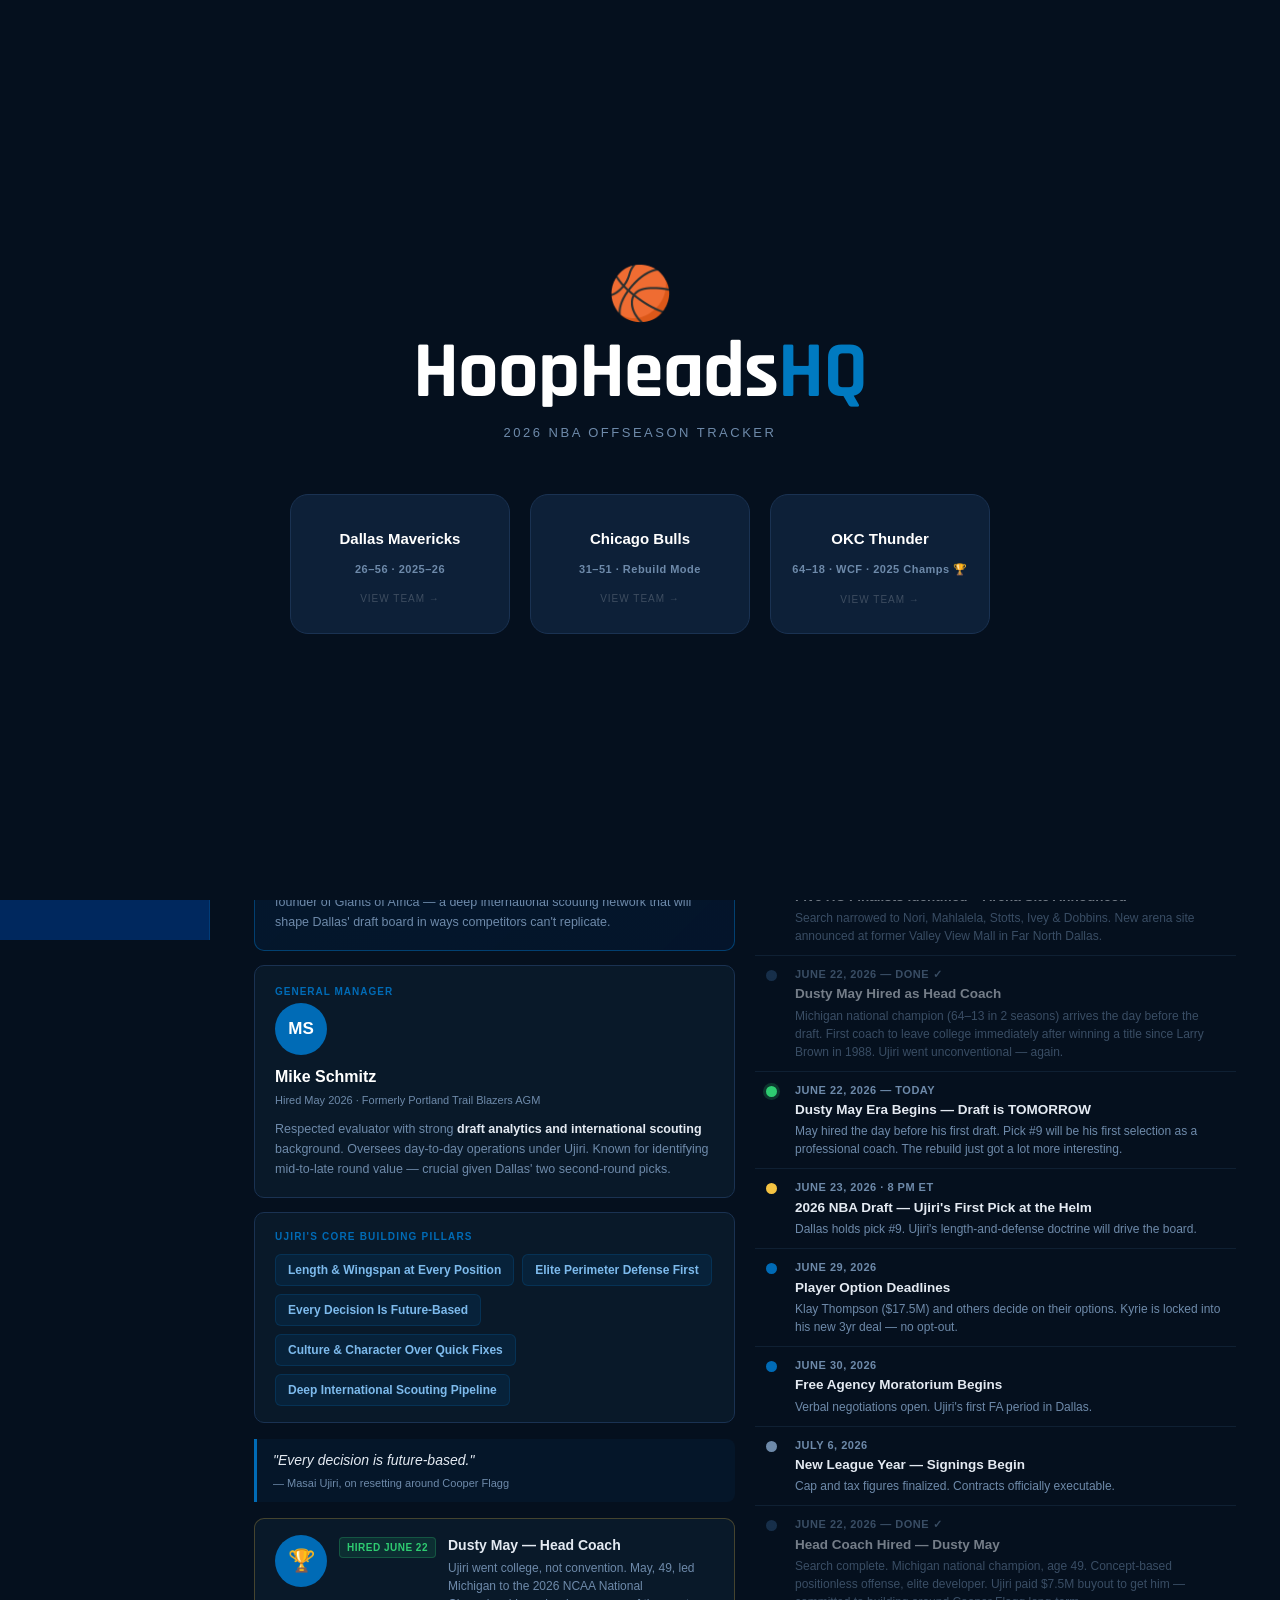
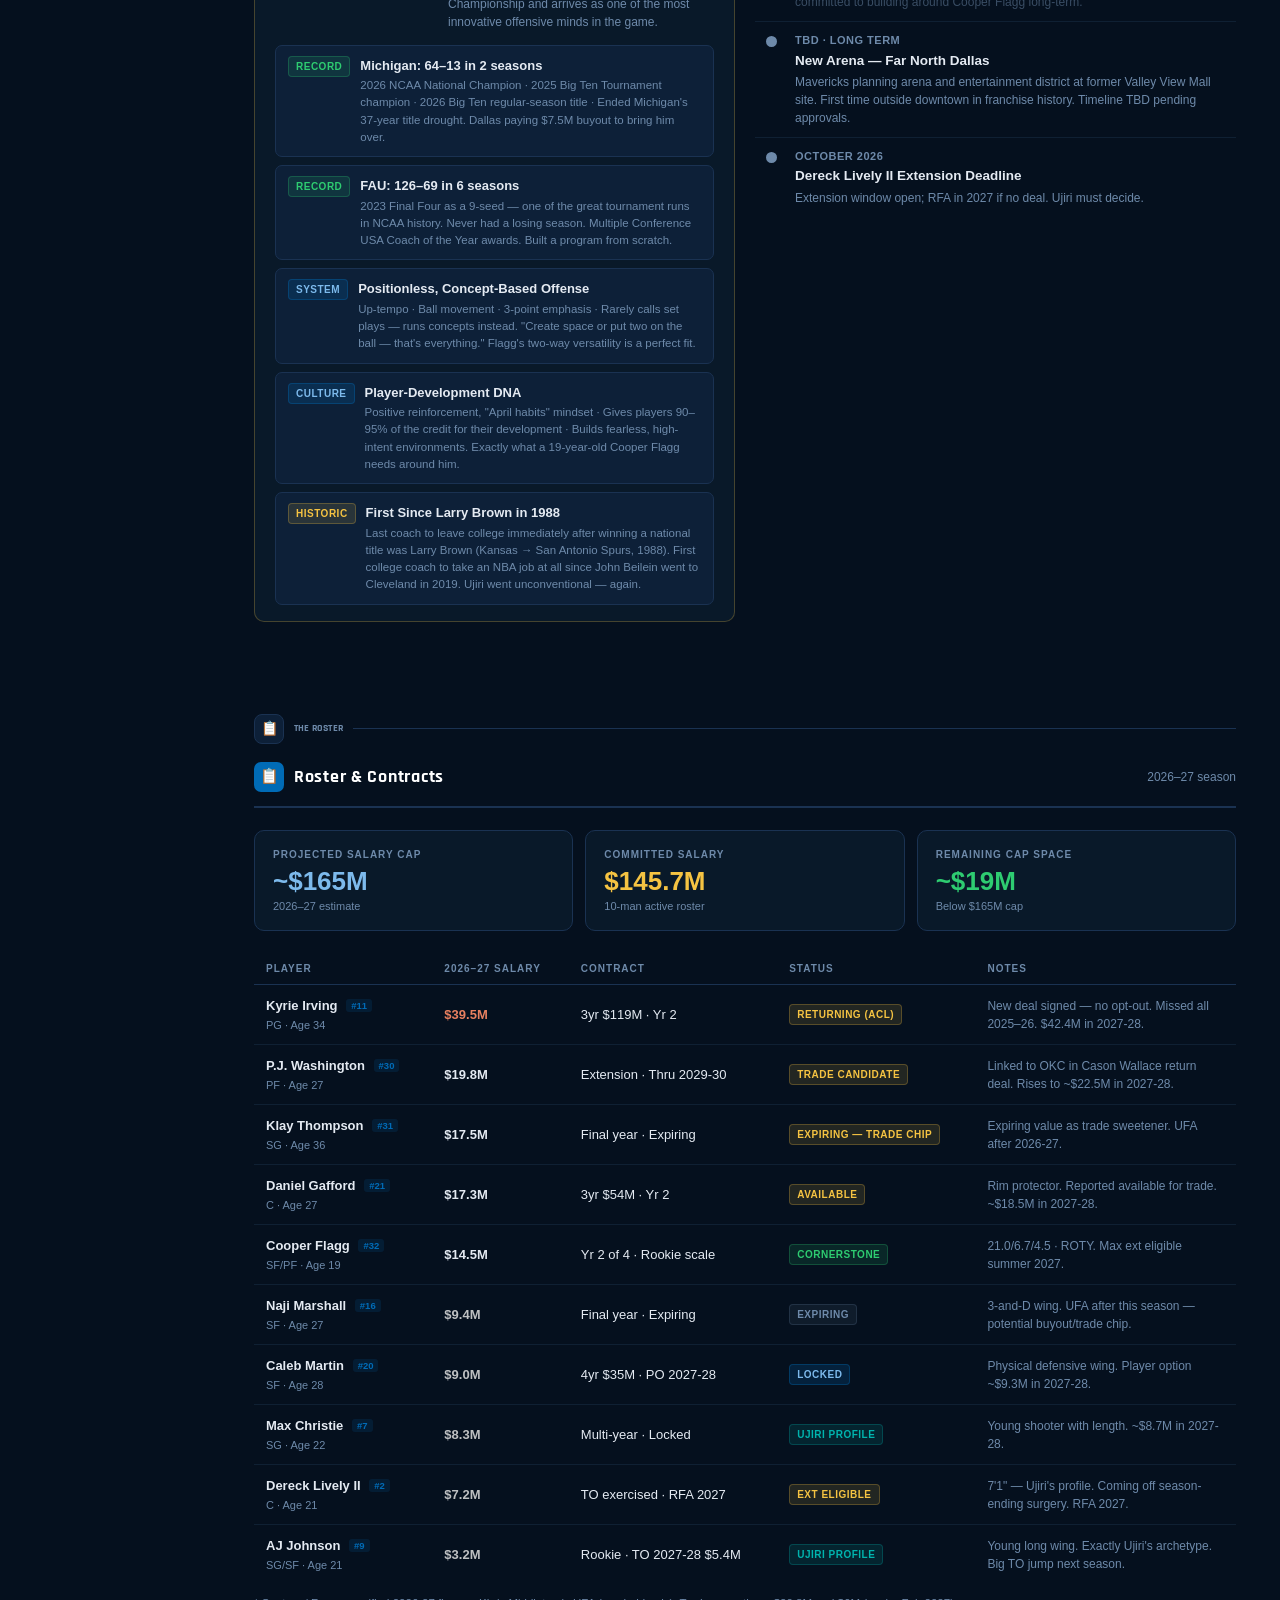
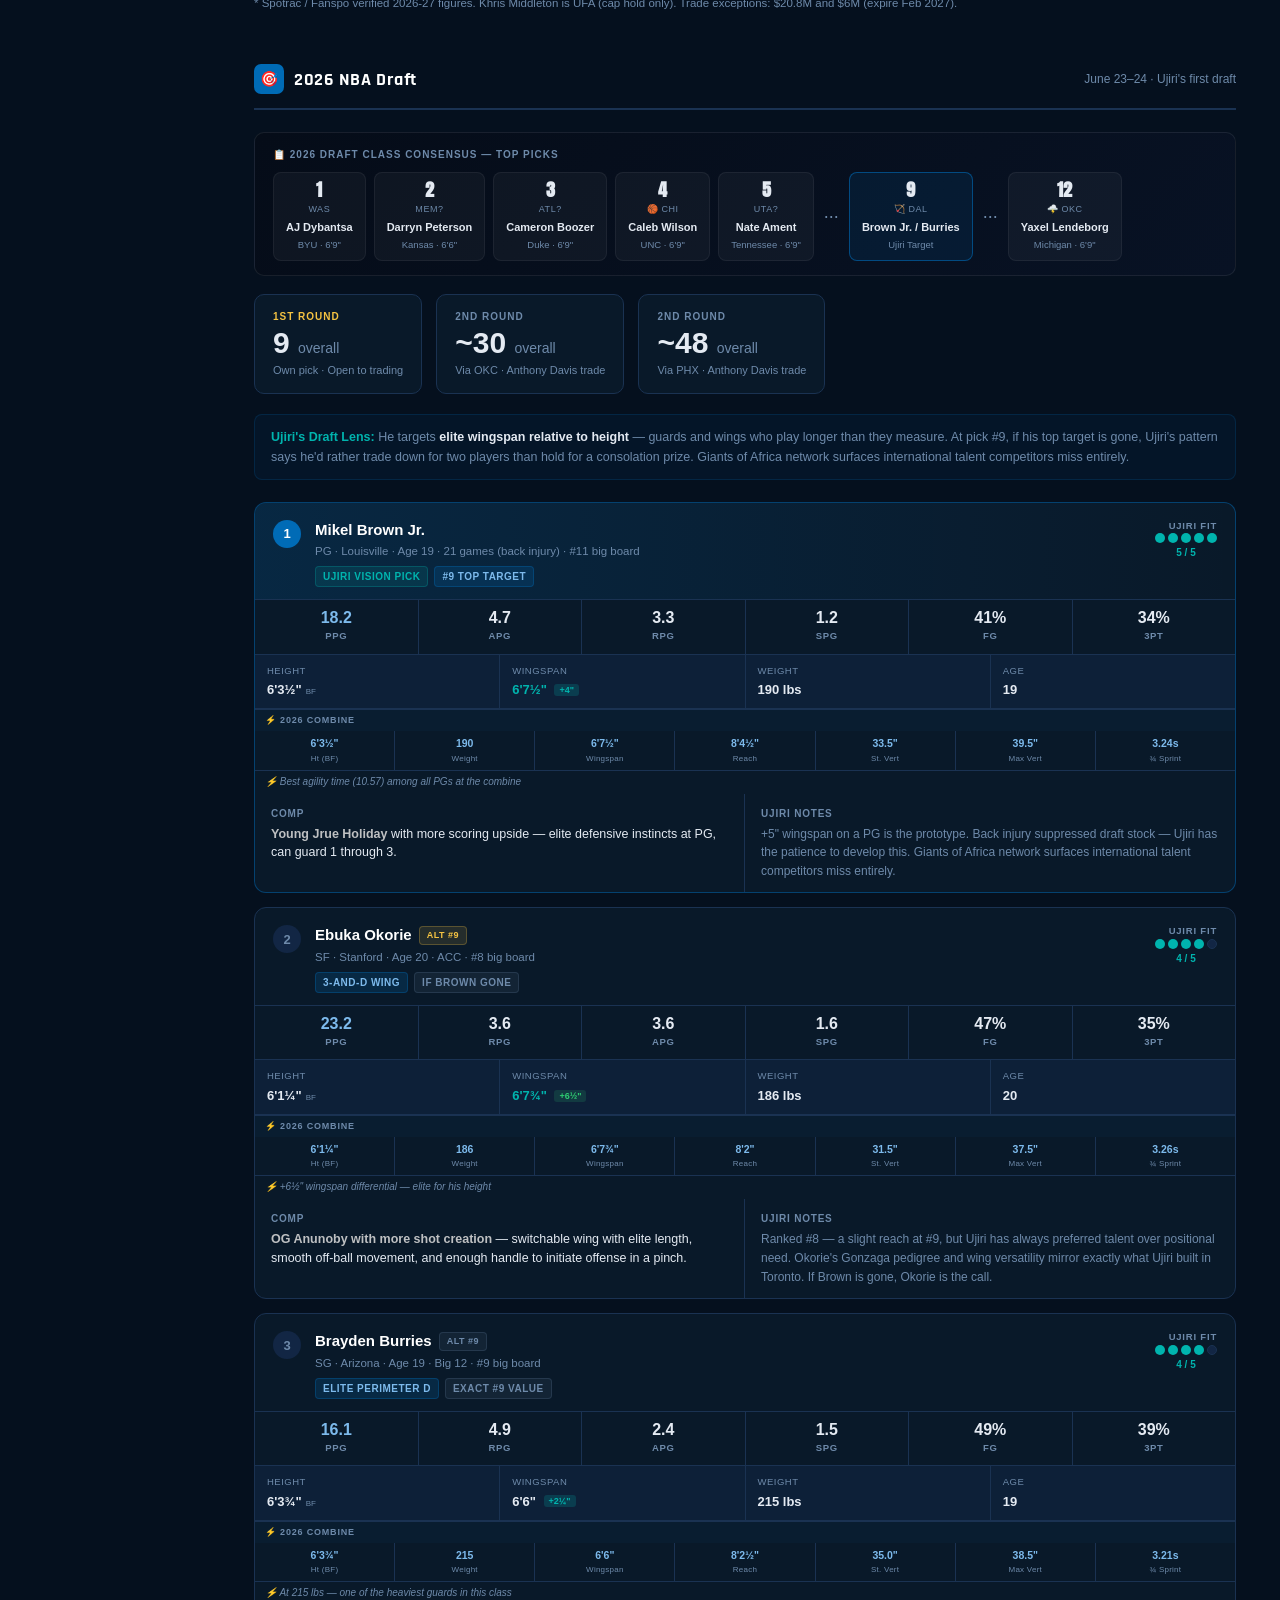
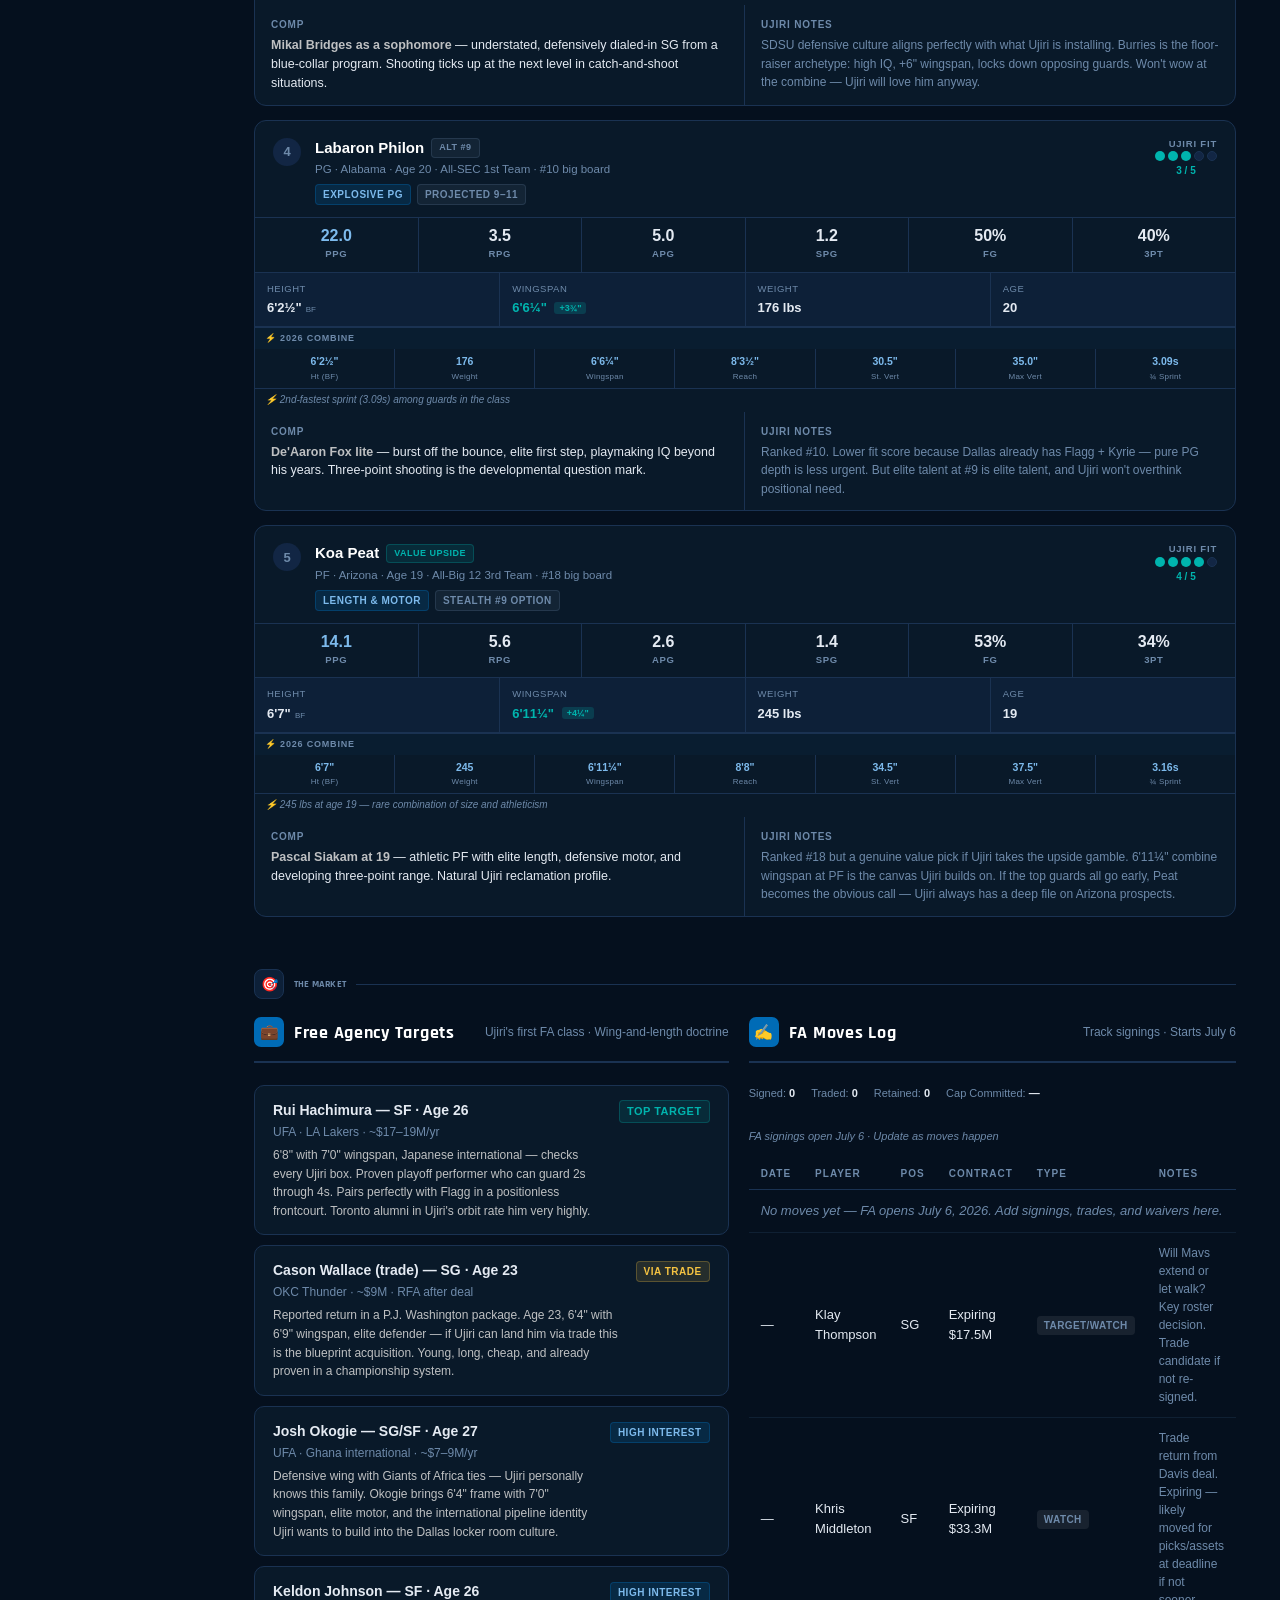
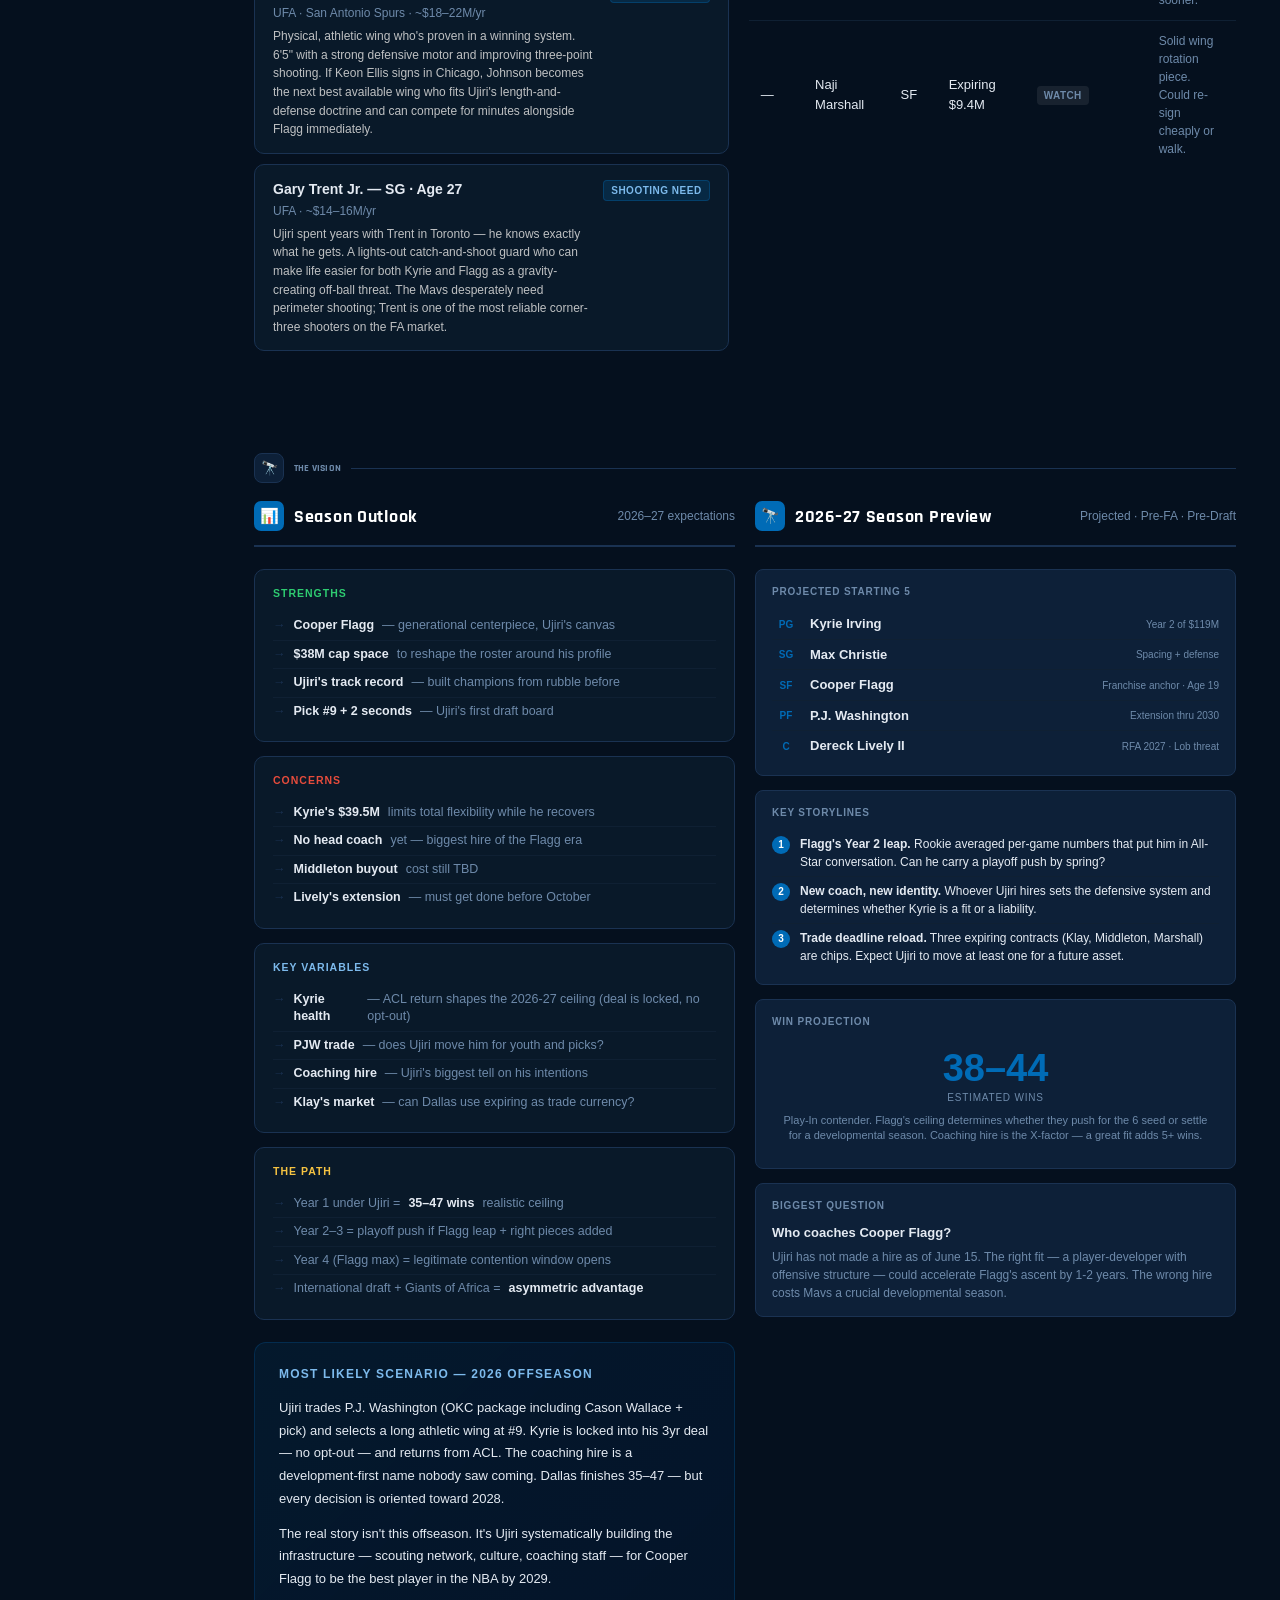
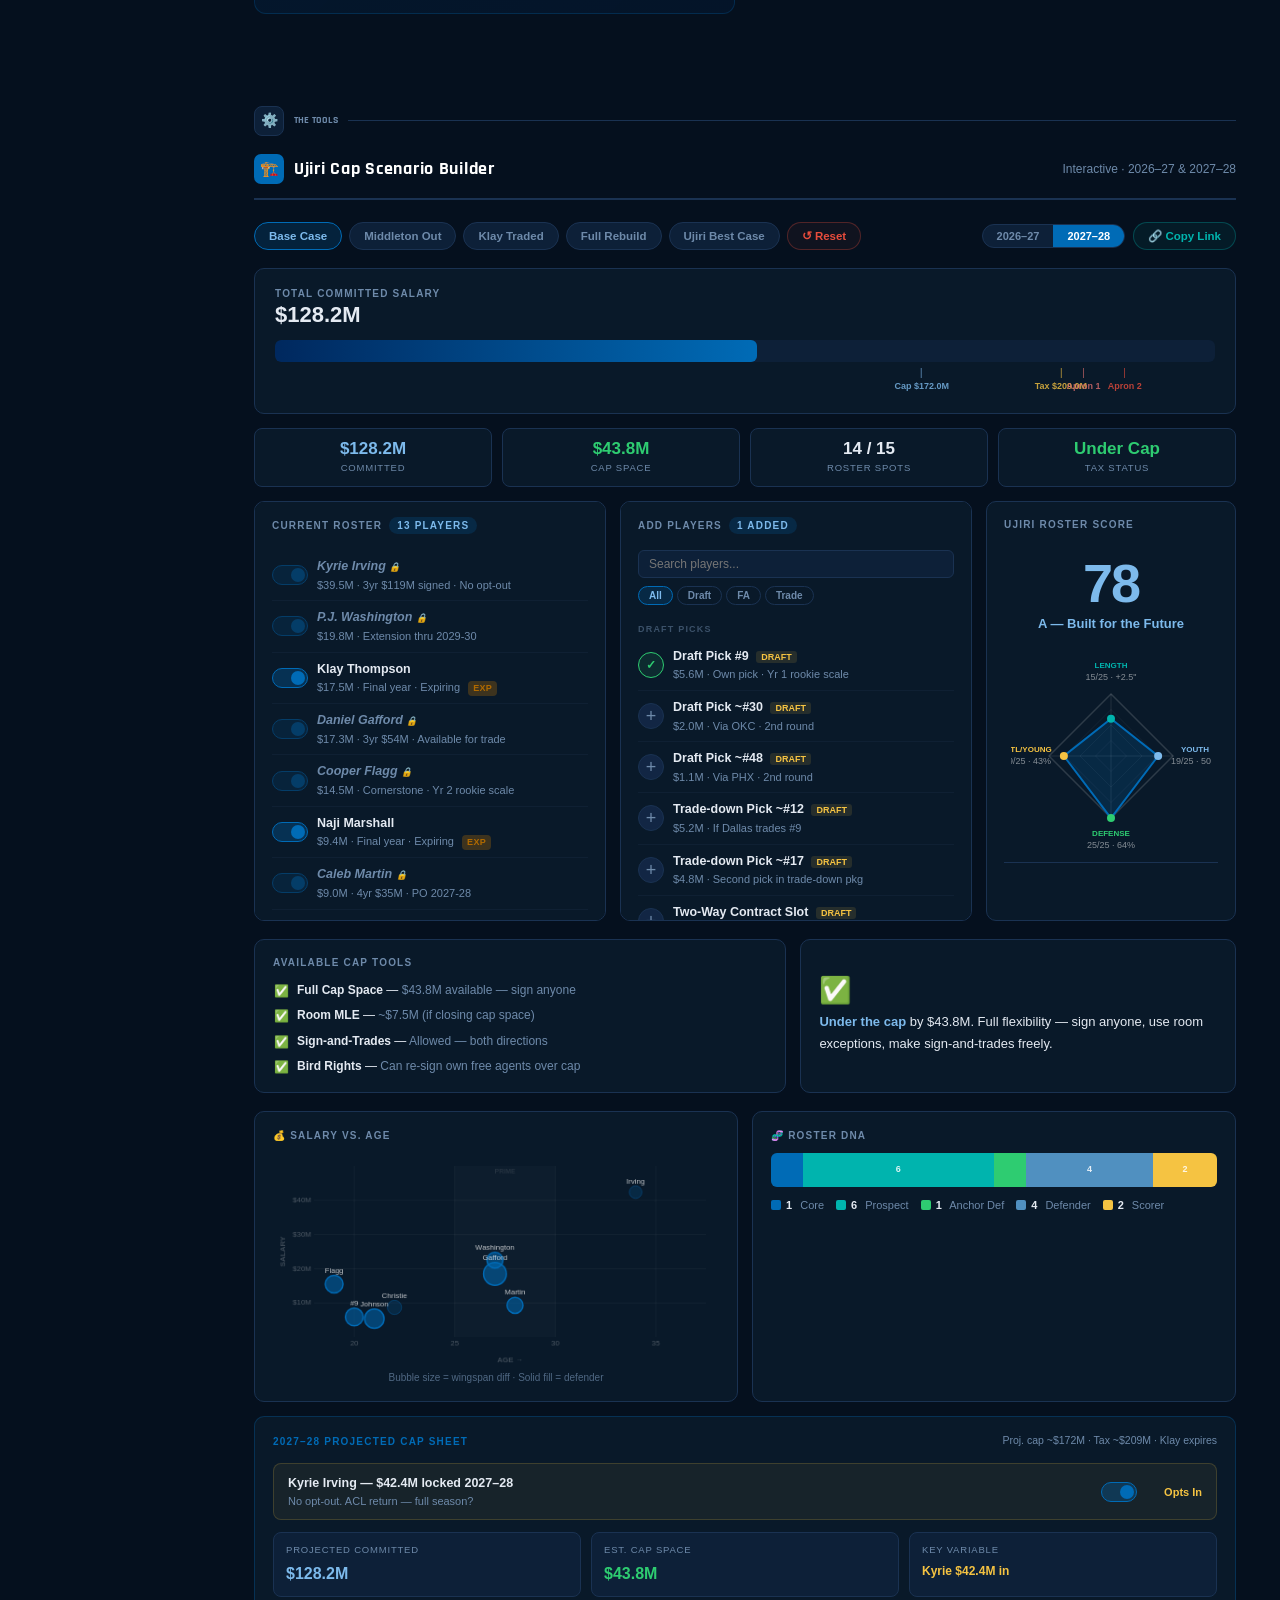
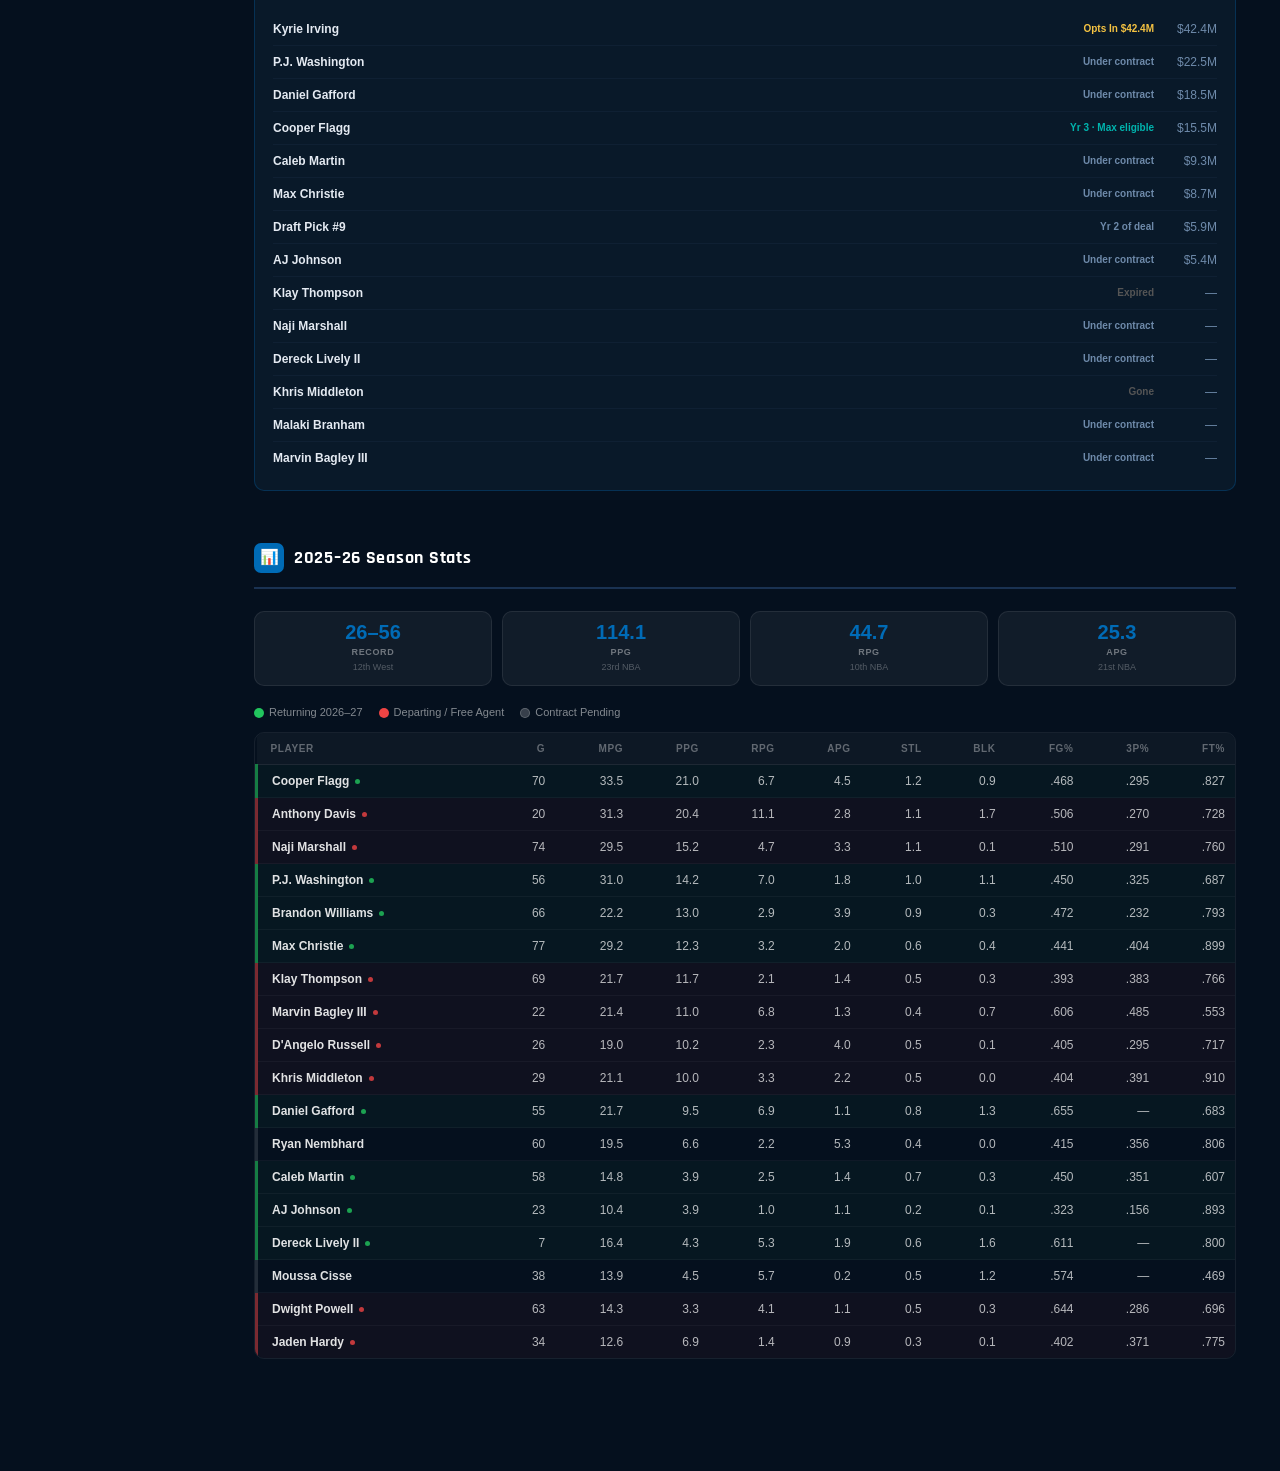
==== index.html @ 142716cc "dustymay dusty may" ====
<!DOCTYPE html>
<html lang="en">
<head>
<meta charset="UTF-8">
<meta name="viewport" content="width=device-width, initial-scale=1.0, viewport-fit=cover">
<meta name="description" content="Live 2026 NBA offseason tracker — Dallas Mavericks, Chicago Bulls & OKC Thunder. Rosters, contracts, stats, draft picks, free agency moves, and head-to-head records.">
<meta property="og:title" content="NBA 2026 Offseason Tracker — Mavs · Bulls · Thunder">
<meta property="og:description" content="Side-by-side roster, contract, stat &amp; draft breakdown for Dallas, Chicago, and OKC.">
<meta property="og:type" content="website">
<meta name="twitter:card" content="summary">
<meta name="twitter:title" content="NBA 2026 Offseason Tracker — Mavs · Bulls · Thunder">
<meta name="twitter:description" content="Side-by-side roster, contract, stat &amp; draft breakdown for Dallas, Chicago, and OKC.">
<link rel="preconnect" href="https://fonts.googleapis.com">
<link rel="preconnect" href="https://fonts.gstatic.com" crossorigin>
<link href="https://fonts.googleapis.com/css2?family=Anton&family=Rajdhani:wght@600;700&family=Teko:wght@600;700&display=swap" rel="stylesheet">
<title>NBA 2026 Offseason Tracker — Mavs · Bulls · Thunder</title>
<link rel="stylesheet" href="styles.css">
</head>
<body>

<!-- ══ LANDING PAGE ══ -->
<div id="landing-page">
  <div class="lp-header">
    <span class="lp-ball">🏀</span>
    <h1 class="lp-title">HoopHeads<span>HQ</span></h1>
    <p class="lp-sub">2026 NBA Offseason Tracker</p>
  </div>
  <div class="lp-teams">
    <button class="lp-team-card lp-card-mavs" onclick="lpSelectTeam('mavs')">
      <img src="https://cdn.nba.com/logos/nba/1610612742/global/L/logo.svg" onerror="this.style.display='none'">
      <div class="lp-team-name">Dallas Mavericks</div>
      <div class="lp-team-record">26–56 · 2025–26</div>
      <div class="lp-enter-hint">View Team →</div>
    </button>
    <button class="lp-team-card lp-card-bulls" onclick="lpSelectTeam('bulls')">
      <img src="https://cdn.nba.com/logos/nba/1610612741/global/L/logo.svg" onerror="this.style.display='none'">
      <div class="lp-team-name">Chicago Bulls</div>
      <div class="lp-team-record">31–51 · Rebuild Mode</div>
      <div class="lp-enter-hint">View Team →</div>
    </button>
    <button class="lp-team-card lp-card-thunder" onclick="lpSelectTeam('thunder')">
      <img src="https://cdn.nba.com/logos/nba/1610612760/global/L/logo.svg" onerror="this.style.display='none'">
      <div class="lp-team-name">OKC Thunder</div>
      <div class="lp-team-record">64–18 · WCF · 2025 Champs 🏆</div>
      <div class="lp-enter-hint">View Team →</div>
    </button>
  </div>
</div>

<!-- ══ TEAM PICKER ══ -->
<div class="team-picker">
  <!-- Row 1: Identity + Team tabs + Theme toggle -->
  <div class="team-picker-row row-teams">
    <div class="hh-logo">🏀 HoopHeads HQ <span>2026</span></div>
    <button class="team-tab tab-mavs active" onclick="switchTeam('mavs')">
      <img src="https://cdn.nba.com/logos/nba/1610612742/global/L/logo.svg" onerror="this.style.display='none'">
      <span class="tab-name">Dallas</span><span class="tab-record"> 26–56</span>
    </button>
    <button class="team-tab tab-bulls" onclick="switchTeam('bulls')">
      <img src="https://cdn.nba.com/logos/nba/1610612741/global/L/logo.svg" onerror="this.style.display='none'">
      <span class="tab-name">Chicago</span><span class="tab-record"> Rebuild Mode</span>
    </button>
    <button class="team-tab tab-thunder" onclick="switchTeam('thunder')">
      <img src="https://cdn.nba.com/logos/nba/1610612760/global/L/logo.svg" onerror="this.style.display='none'">
      <span class="tab-name">OKC</span><span class="tab-record"> 2025 Champions 🏆</span>
    </button>
    <button class="theme-toggle" style="margin-left:auto" onclick="toggleTheme()" title="Toggle light / dark mode" aria-label="Toggle light/dark mode">
      <svg class="icon-moon" width="16" height="16" viewBox="0 0 24 24" fill="none" stroke="currentColor" stroke-width="2" stroke-linecap="round" stroke-linejoin="round"><path d="M21 12.79A9 9 0 1 1 11.21 3 7 7 0 0 0 21 12.79z"/></svg>
      <svg class="icon-sun" width="16" height="16" viewBox="0 0 24 24" fill="none" stroke="currentColor" stroke-width="2" stroke-linecap="round" stroke-linejoin="round"><circle cx="12" cy="12" r="5"/><line x1="12" y1="1" x2="12" y2="3"/><line x1="12" y1="21" x2="12" y2="23"/><line x1="4.22" y1="4.22" x2="5.64" y2="5.64"/><line x1="18.36" y1="18.36" x2="19.78" y2="19.78"/><line x1="1" y1="12" x2="3" y2="12"/><line x1="21" y1="12" x2="23" y2="12"/><line x1="4.22" y1="19.78" x2="5.64" y2="18.36"/><line x1="18.36" y1="5.64" x2="19.78" y2="4.22"/></svg>
    </button>
  </div>
  <!-- Row 2: Tool tabs -->
  <div class="team-picker-row row-tools">
    <button class="team-tab tab-h2h" onclick="switchTeam('h2h')">
      ⚔️ Head-to-Head
    </button>
    <button class="team-tab tab-stats" onclick="switchTeam('stats')">
      📊 Stats
    </button>
    <button class="team-tab tab-draft" onclick="switchTeam('draft')">
      🎯 Draft Tracker
    </button>
    <button class="team-tab tab-draft-history" onclick="switchTeam('draft-history')">
      📜 Draft History
    </button>
    <button class="team-tab tab-preview" onclick="switchTeam('preview')">
      🔭 Season Preview
    </button>
    <button class="team-tab tab-fa" onclick="switchTeam('fa')">
      🤝 Free Agency
    </button>
    <button class="team-tab tab-picks" onclick="switchTeam('picks')">
      🔮<span class="tab-name"> Predictions</span>
    </button>
  </div>
</div>

<!-- ══ MOBILE BOTTOM NAV ══ -->
<nav id="mobile-bottom-nav">
  <a class="mbn-item" id="mbn-fo" href="#mavs-leadership">
    <span class="mbn-icon">🏢</span>
    <span class="mbn-label">Front Office</span>
  </a>
  <a class="mbn-item" id="mbn-roster" href="#mavs-roster">
    <span class="mbn-icon">📋</span>
    <span class="mbn-label">Roster</span>
  </a>
  <a class="mbn-item" id="mbn-draft" href="#mavs-draft">
    <span class="mbn-icon">🎯</span>
    <span class="mbn-label">Draft</span>
  </a>
  <a class="mbn-item" id="mbn-fa" href="#mavs-freeagency">
    <span class="mbn-icon">🤝</span>
    <span class="mbn-label">FA</span>
  </a>
  <a class="mbn-item" id="mbn-stats" href="#mavs-stats">
    <span class="mbn-icon">📊</span>
    <span class="mbn-label">Stats</span>
  </a>
</nav>

<!-- ══ BREAKING NEWS TICKER ══ -->
<div class="news-ticker" id="newsTicker">
  <span class="ticker-label">🔴 Live</span>
  <div class="ticker-scroll-wrap">
    <div class="ticker-track">
      <span class="ticker-item"><span class="ticker-dot"></span>🕯️ <b>RIP Stacey King —</b> beloved Bulls broadcaster &amp; 3x champion passed away June 7 at age 59</span><span class="ticker-item"><span class="ticker-dot"></span>✅ <b>Tiago Splitter officially hired</b> as Bulls' 22nd head coach (June 15) — first Brazilian-born HC in NBA history</span><span class="ticker-item"><span class="ticker-dot"></span>🚨 <b>BREAKING: Dusty May hired as Mavericks head coach —</b> Michigan national champion · first college coach → NBA since Beilein (2019) · last to leave immediately after title since Larry Brown in 1988</span><span class="ticker-item"><span class="ticker-dot"></span>🏟️ <b>DAL new arena site announced —</b> Mavericks moving to former Valley View Mall in Far North Dallas · first time outside downtown in franchise history</span><span class="ticker-item"><span class="ticker-dot"></span>📅 <b>2026 NBA Draft —</b> TOMORROW · June 23 · 8PM ET · ESPN/ABC · <span id="draft-countdown">tomorrow!</span></span><span class="ticker-item"><span class="ticker-dot"></span>🏹 <b>DAL Pick #9 — Brayden Burries TRENDING:</b> Arizona guard consensus favorite · Dallas open to moving the pick if right value emerges</span><span class="ticker-item"><span class="ticker-dot"></span>🔄 <b>Giannis watch —</b> Heat vs. Celtics in two-team race · resolution expected before June 23 draft · could reshape the entire board</span><span class="ticker-item"><span class="ticker-dot"></span>💔 <b>Giddey has ankle surgery</b> (arthroscopic) · Bulls say he'll be ready for 2026–27 training camp in ~3 months</span><span class="ticker-item"><span class="ticker-dot"></span>🌩️ <b>Thunder —</b> lost to Spurs in WCF Game 7 · Knicks won 2026 Championship · OKC still the betting favorite for 2026–27</span><span class="ticker-item"><span class="ticker-dot"></span>🔩 <b>OKC: Nikola Topic cleared from lumbar surgery</b> · expected ready for 2026–27 training camp</span><span class="ticker-item"><span class="ticker-dot"></span>⚡ <b>Thunder option deadline June 29 —</b> Dort ($18.2M) &amp; Hartenstein ($28.5M) · OKC $59M over luxury tax · Presti has painful math</span><span class="ticker-item"><span class="ticker-dot"></span>🌩️ <b>OKC holds Picks #12, #17 &amp; #37</b> — Presti has 3 darts · #12 via LAC · #17 via PHI · actively exploring move-up trades</span><span class="ticker-item"><span class="ticker-dot"></span>📊 <b>Bulls #4 consensus: Caleb Wilson</b> (UNC) · Bryson Graham hints at aggressive trade-up strategy from #15</span><span class="ticker-item"><span class="ticker-dot"></span>🎯 <b>OKC #12 consensus: Yaxel Lendeborg</b> (Michigan) — #17 Morez Johnson Jr. · Presti may package picks to move up</span><span class="ticker-item"><span class="ticker-dot"></span>🔄 <b>Free Agency opens July 1 —</b> Chicago enters with ~$70M cap space · Dallas reshaping Flagg's supporting cast around Flagg &amp; Kyrie</span>
      <span class="ticker-item"><span class="ticker-dot"></span>🕯️ <b>RIP Stacey King —</b> beloved Bulls broadcaster &amp; 3x champion passed away June 7 at age 59</span><span class="ticker-item"><span class="ticker-dot"></span>✅ <b>Tiago Splitter officially hired</b> as Bulls' 22nd head coach (June 15) — first Brazilian-born HC in NBA history</span><span class="ticker-item"><span class="ticker-dot"></span>🚨 <b>BREAKING: Dusty May hired as Mavericks head coach —</b> Michigan national champion · first college coach → NBA since Beilein (2019) · last to leave immediately after title since Larry Brown in 1988</span><span class="ticker-item"><span class="ticker-dot"></span>🏟️ <b>DAL new arena site announced —</b> Mavericks moving to former Valley View Mall in Far North Dallas · first time outside downtown in franchise history</span><span class="ticker-item"><span class="ticker-dot"></span>📅 <b>2026 NBA Draft —</b> TOMORROW · June 23 · 8PM ET · ESPN/ABC · <span id="draft-countdown">tomorrow!</span></span><span class="ticker-item"><span class="ticker-dot"></span>🏹 <b>DAL Pick #9 — Brayden Burries TRENDING:</b> Arizona guard consensus favorite · Dallas open to moving the pick if right value emerges</span><span class="ticker-item"><span class="ticker-dot"></span>🔄 <b>Giannis watch —</b> Heat vs. Celtics in two-team race · resolution expected before June 23 draft · could reshape the entire board</span><span class="ticker-item"><span class="ticker-dot"></span>💔 <b>Giddey has ankle surgery</b> (arthroscopic) · Bulls say he'll be ready for 2026–27 training camp in ~3 months</span><span class="ticker-item"><span class="ticker-dot"></span>🌩️ <b>Thunder —</b> lost to Spurs in WCF Game 7 · Knicks won 2026 Championship · OKC still the betting favorite for 2026–27</span><span class="ticker-item"><span class="ticker-dot"></span>🔩 <b>OKC: Nikola Topic cleared from lumbar surgery</b> · expected ready for 2026–27 training camp</span><span class="ticker-item"><span class="ticker-dot"></span>⚡ <b>Thunder option deadline June 29 —</b> Dort ($18.2M) &amp; Hartenstein ($28.5M) · OKC $59M over luxury tax · Presti has painful math</span><span class="ticker-item"><span class="ticker-dot"></span>🌩️ <b>OKC holds Picks #12, #17 &amp; #37</b> — Presti has 3 darts · #12 via LAC · #17 via PHI · actively exploring move-up trades</span><span class="ticker-item"><span class="ticker-dot"></span>📊 <b>Bulls #4 consensus: Caleb Wilson</b> (UNC) · Bryson Graham hints at aggressive trade-up strategy from #15</span><span class="ticker-item"><span class="ticker-dot"></span>🎯 <b>OKC #12 consensus: Yaxel Lendeborg</b> (Michigan) — #17 Morez Johnson Jr. · Presti may package picks to move up</span><span class="ticker-item"><span class="ticker-dot"></span>🔄 <b>Free Agency opens July 1 —</b> Chicago enters with ~$70M cap space · Dallas reshaping Flagg's supporting cast around Flagg &amp; Kyrie</span>
    </div>
  </div>
</div>


<!-- ═══════════════════════════════════════════════════════════════════
     DALLAS MAVERICKS
════════════════════════════════════════════════════════════════════ -->
<div class="wrapper" data-team="mavs" id="wrapper-mavs">
<nav class="sidebar" id="sidebar-mavs">
  <div class="sidebar-logo">
    <img class="logo-img" src="https://cdn.nba.com/logos/nba/1610612742/global/L/logo.svg" onerror="this.style.display='none';this.nextElementSibling.style.display='flex';">
    <div class="logo-fallback" style="display:none;">★</div>
    <div><div class="team-name">Dallas<br>Mavericks</div><div class="team-sub">2026 Offseason</div></div>
  </div>
  <span class="nav-zone-label">🏢 Front Office</span>
  <a class="nav-item active" href="#mavs-leadership"><span class="nav-dot"></span>Leadership</a>
  <a class="nav-item" href="#mavs-dates"><span class="nav-dot"></span>Key Dates</a>
  <span class="nav-zone-label">📋 The Roster</span>
  <a class="nav-item" href="#mavs-roster"><span class="nav-dot"></span>Roster &amp; Contracts</a>
  <a class="nav-item" href="#mavs-draft"><span class="nav-dot"></span>2026 Draft</a>
  <span class="nav-zone-label">🎯 The Market</span>
  <a class="nav-item" href="#mavs-freeagency"><span class="nav-dot"></span>FA Targets</a>
  <a class="nav-item" href="#mavs-famoves"><span class="nav-dot"></span>FA Log</a>
  <span class="nav-zone-label">🔭 The Vision</span>
  <a class="nav-item" href="#mavs-outlook"><span class="nav-dot"></span>Outlook</a>
  <a class="nav-item" href="#mavs-preview"><span class="nav-dot"></span>Season Preview</a>
  <span class="nav-zone-label">⚙️ The Tools</span>
  <a class="nav-item" href="#mavs-capbuilder"><span class="nav-dot"></span>Cap Builder</a>
  <a class="nav-item" href="#mavs-stats"><span class="nav-dot"></span>2025–26 Stats</a>
</nav>
<main class="main">
<!-- OFFSEASON TIMELINE -->
<div id="offseason-cal" style="max-width:960px;margin:0 auto 0;padding:18px 28px 0;">
  <div class="os-timeline">
    <div class="os-tl-label">🗓 2026 Offseason Calendar — <span id="os-cal-date-text">June 14, 2026</span><span class="os-phase-badge" id="os-phase-badge" style="display:none;"></span></div>
    <div class="os-tl-track">
      <div class="os-tl-fill" id="os-tl-fill-bar" style="width:0%;"></div>
      <div class="os-tl-today" id="os-tl-today-marker" style="left:0%;"></div>
    </div>
    <div class="os-tl-markers">
      <div class="os-tl-marker" data-date="2026-05-11">
        <div class="os-tl-dot done"></div>
        <div class="os-tl-event done">Draft Lottery</div>
        <div class="os-tl-date">May 11 ✓</div>
        <div class="os-tl-countdown"></div>
      </div>
      <div class="os-tl-marker" data-date="2026-06-23">
        <div class="os-tl-dot next"></div>
        <div class="os-tl-event next">NBA Draft</div>
        <div class="os-tl-date">June 23–24</div>
        <div class="os-tl-countdown"></div>
      </div>
      <div class="os-tl-marker" data-date="2026-06-29">
        <div class="os-tl-dot"></div>
        <div class="os-tl-event">Team Options</div>
        <div class="os-tl-date">June 29</div>
        <div class="os-tl-countdown"></div>
      </div>
      <div class="os-tl-marker" data-date="2026-07-01">
        <div class="os-tl-dot"></div>
        <div class="os-tl-event">FA Moratorium</div>
        <div class="os-tl-date">July 1</div>
        <div class="os-tl-countdown"></div>
      </div>
      <div class="os-tl-marker" data-date="2026-07-06">
        <div class="os-tl-dot"></div>
        <div class="os-tl-event">FA Signings Open</div>
        <div class="os-tl-date">July 6</div>
        <div class="os-tl-countdown"></div>
      </div>
      <div class="os-tl-marker" data-date="2026-10-01">
        <div class="os-tl-dot"></div>
        <div class="os-tl-event">Training Camp</div>
        <div class="os-tl-date">~Oct 1</div>
        <div class="os-tl-countdown"></div>
      </div>
      <div class="os-tl-marker" data-date="2026-10-21">
        <div class="os-tl-dot"></div>
        <div class="os-tl-event">Opening Night</div>
        <div class="os-tl-date">~Oct 21</div>
        <div class="os-tl-countdown"></div>
      </div>
    </div>
  </div>
</div>
<script src="js/ticker.js"></script>




  <div class="team-hero" id="hero-mavs">
  <img class="hero-watermark" src="https://cdn.nba.com/logos/nba/1610612742/global/L/logo.svg" alt="">
  <div class="hero-body">
    <div class="hero-logo-wrap">
      <img class="hero-logo-main" src="https://cdn.nba.com/logos/nba/1610612742/global/L/logo.svg" alt="Dallas Mavericks">
    </div>
    <div class="hero-left">
      <div class="hero-eyebrow-row">
        <span class="hero-team-lbl">Dallas Mavericks · 2026 Offseason</span>
      </div>
      <div class="hero-h1">Building Around Cooper Flagg</div>
      <div class="hero-tagline">The Ujiri Era Begins</div>
      <div class="hero-record">2025–26 Season · <strong>26–56</strong></div>
      <div class="hero-updated">Last updated June 22, 2026</div>
      <div class="fan-badge"><div class="fan-initial">C</div><span class="fan-badge-name">Chase's Mavs</span></div>
    </div>
    <div class="hero-kpi-grid">
      <div class="hero-kpi"><div class="hero-kpi-val">38–44</div><div class="hero-kpi-lbl">Projected Wins</div></div>
      <div class="hero-kpi"><div class="hero-kpi-val">Play-In</div><div class="hero-kpi-lbl">2026–27 Outlook</div></div>
      <div class="hero-kpi"><div class="hero-kpi-val">~$19M</div><div class="hero-kpi-lbl">Cap Space</div></div>
      <div class="hero-kpi"><div class="hero-kpi-val">ROTY 🏆</div><div class="hero-kpi-lbl">Flagg — 2025-26</div></div>
    </div>
  </div>
</div>

<div class="zone-header"><div class="zone-icon">🏢</div><span class="zone-label">Front Office</span><div class="zone-line"></div></div>
<div class="section-pair">
<section class="section" id="mavs-leadership">
    <div class="section-header"><div class="section-icon">🏛️</div><div class="section-title">Front Office &amp; Leadership</div><div class="section-sub">New regime · May 2026</div></div>
    <div class="fo-grid">
      <div class="fo-card hero">
        <div class="fo-role">President of Basketball Operations</div>
        <div class="fo-avatar-wrap"><div class="fo-avatar">MU</div></div>
        <div class="fo-name">Masai Ujiri</div>
        <div class="fo-hired">Hired May 4, 2026 · Replaced Nico Harrison</div>
        <div class="fo-bio">Ran Toronto 2013–2025, architecting the <b>2019 NBA Championship</b>. Executive of the Year twice. <b>690–504</b> overall, 12 playoff appearances in 15 seasons. Co-founder of Giants of Africa — a deep international scouting network that will shape Dallas' draft board in ways competitors can't replicate.</div>
      </div>
      <div class="fo-card">
        <div class="fo-role">General Manager</div>
        <div class="fo-avatar-wrap"><div class="fo-avatar">MS</div></div>
        <div class="fo-name">Mike Schmitz</div>
        <div class="fo-hired">Hired May 2026 · Formerly Portland Trail Blazers AGM</div>
        <div class="fo-bio">Respected evaluator with strong <b>draft analytics and international scouting</b> background. Oversees day-to-day operations under Ujiri. Known for identifying mid-to-late round value — crucial given Dallas' two second-round picks.</div>
      </div>
    </div>
    <div class="philosophy-banner">
      <div class="pb-label">Ujiri's Core Building Pillars</div>
      <div class="pb-tenets">
        <div class="pb-tenet">Length &amp; Wingspan at Every Position</div>
        <div class="pb-tenet">Elite Perimeter Defense First</div>
        <div class="pb-tenet">Every Decision Is Future-Based</div>
        <div class="pb-tenet">Culture &amp; Character Over Quick Fixes</div>
        <div class="pb-tenet">Deep International Scouting Pipeline</div>
      </div>
    </div>
    <div class="quote-block"><p>"Every decision is future-based."</p><cite>— Masai Ujiri, on resetting around Cooper Flagg</cite></div>
    <div class="coaching-card">
      <div style="display:flex;align-items:flex-start;gap:12px;margin-bottom:14px;">
        <div class="fo-avatar" style="flex-shrink:0;background:var(--team-primary);display:flex;align-items:center;justify-content:center;font-size:22px;border-radius:50%;width:52px;height:52px;">🏆</div><span class="badge badge-green" style="flex-shrink:0;margin-top:2px;">Hired June 22</span>
        <div><div style="font-size:14px;font-weight:700;">Dusty May — Head Coach</div><div style="font-size:12px;color:var(--muted);margin-top:3px;">Ujiri went college, not convention. May, 49, led Michigan to the 2026 NCAA National Championship and arrives as one of the most innovative offensive minds in the game.</div></div>
      </div>
      <div class="cc-candidates">
        <div class="cc-candidate"><span class="badge badge-green" style="flex-shrink:0;">Record</span><div><div class="cc-cname">Michigan: 64–13 in 2 seasons</div><div class="cc-cmeta">2026 NCAA National Champion · 2025 Big Ten Tournament champion · 2026 Big Ten regular-season title · Ended Michigan's 37-year title drought. Dallas paying $7.5M buyout to bring him over.</div></div></div>
        <div class="cc-candidate"><span class="badge badge-green" style="flex-shrink:0;">Record</span><div><div class="cc-cname">FAU: 126–69 in 6 seasons</div><div class="cc-cmeta">2023 Final Four as a 9-seed — one of the great tournament runs in NCAA history. Never had a losing season. Multiple Conference USA Coach of the Year awards. Built a program from scratch.</div></div></div>
        <div class="cc-candidate"><span class="badge badge-blue" style="flex-shrink:0;">System</span><div><div class="cc-cname">Positionless, Concept-Based Offense</div><div class="cc-cmeta">Up-tempo · Ball movement · 3-point emphasis · Rarely calls set plays — runs concepts instead. "Create space or put two on the ball — that's everything." Flagg's two-way versatility is a perfect fit.</div></div></div>
        <div class="cc-candidate"><span class="badge badge-blue" style="flex-shrink:0;">Culture</span><div><div class="cc-cname">Player-Development DNA</div><div class="cc-cmeta">Positive reinforcement, "April habits" mindset · Gives players 90–95% of the credit for their development · Builds fearless, high-intent environments. Exactly what a 19-year-old Cooper Flagg needs around him.</div></div></div>
        <div class="cc-candidate"><span class="badge badge-yellow" style="flex-shrink:0;">Historic</span><div><div class="cc-cname">First Since Larry Brown in 1988</div><div class="cc-cmeta">Last coach to leave college immediately after winning a national title was Larry Brown (Kansas → San Antonio Spurs, 1988). First college coach to take an NBA job at all since John Beilein went to Cleveland in 2019. Ujiri went unconventional — again.</div></div></div>
      </div>
    </div>
  </section>

  <!-- KEY DATES -->
  <section class="section" id="mavs-dates">
    <div class="section-header"><div class="section-icon">📅</div><div class="section-title">Key Dates</div><div class="section-sub">May – October 2026</div></div>
    <table class="tl-table">
      <tr class="tl-done"><td class="tl-dot-cell"><div class="tl-dot past"></div></td><td><div class="tl-date">May 4, 2026 — Done</div><div class="tl-event">Masai Ujiri Hired as President</div><div class="tl-desc">New era begins. Ujiri tasked with building around Cooper Flagg.</div></td></tr>
      <tr class="tl-done"><td class="tl-dot-cell"><div class="tl-dot past"></div></td><td><div class="tl-date">May 19, 2026 — Done</div><div class="tl-event">Jason Kidd Fired</div><div class="tl-desc">Mavericks and Kidd mutually part ways. Coaching search now open.</div></td></tr>
      <tr class="tl-done"><td class="tl-dot-cell"><div class="tl-dot past"></div></td><td><div class="tl-date">June 18, 2026 — Done</div><div class="tl-event">Five HC Finalists Identified + Arena Site Announced</div><div class="tl-desc">Search narrowed to Nori, Mahlalela, Stotts, Ivey &amp; Dobbins. New arena site announced at former Valley View Mall in Far North Dallas.</div></td></tr>
      <tr class="tl-done"><td class="tl-dot-cell"><div class="tl-dot past"></div></td><td><div class="tl-date">June 22, 2026 — Done ✓</div><div class="tl-event">Dusty May Hired as Head Coach</div><div class="tl-desc">Michigan national champion (64–13 in 2 seasons) arrives the day before the draft. First coach to leave college immediately after winning a title since Larry Brown in 1988. Ujiri went unconventional — again.</div></td></tr>
      <tr><td class="tl-dot-cell"><div class="tl-dot today"></div></td><td><div class="tl-date">June 22, 2026 — Today</div><div class="tl-event">Dusty May Era Begins — Draft is TOMORROW</div><div class="tl-desc">May hired the day before his first draft. Pick #9 will be his first selection as a professional coach. The rebuild just got a lot more interesting.</div></td></tr>
      <tr><td class="tl-dot-cell"><div class="tl-dot soon"></div></td><td><div class="tl-date">June 23, 2026 · 8 PM ET</div><div class="tl-event">2026 NBA Draft — Ujiri's First Pick at the Helm</div><div class="tl-desc">Dallas holds pick #9. Ujiri's length-and-defense doctrine will drive the board.</div></td></tr>
      <tr><td class="tl-dot-cell"><div class="tl-dot upcoming"></div></td><td><div class="tl-date">June 29, 2026</div><div class="tl-event">Player Option Deadlines</div><div class="tl-desc">Klay Thompson ($17.5M) and others decide on their options. Kyrie is locked into his new 3yr deal — no opt-out.</div></td></tr>
      <tr><td class="tl-dot-cell"><div class="tl-dot upcoming"></div></td><td><div class="tl-date">June 30, 2026</div><div class="tl-event">Free Agency Moratorium Begins</div><div class="tl-desc">Verbal negotiations open. Ujiri's first FA period in Dallas.</div></td></tr>
      <tr><td class="tl-dot-cell"><div class="tl-dot future"></div></td><td><div class="tl-date">July 6, 2026</div><div class="tl-event">New League Year — Signings Begin</div><div class="tl-desc">Cap and tax figures finalized. Contracts officially executable.</div></td></tr>
      <tr class="tl-done"><td class="tl-dot-cell"><div class="tl-dot past"></div></td><td><div class="tl-date">June 22, 2026 — Done ✓</div><div class="tl-event">Head Coach Hired — Dusty May</div><div class="tl-desc">Search complete. Michigan national champion, age 49. Concept-based positionless offense, elite developer. Ujiri paid $7.5M buyout to get him — committed to building around Cooper Flagg long-term.</div></td></tr>
      <tr><td class="tl-dot-cell"><div class="tl-dot future"></div></td><td><div class="tl-date">TBD · Long Term</div><div class="tl-event">New Arena — Far North Dallas</div><div class="tl-desc">Mavericks planning arena and entertainment district at former Valley View Mall site. First time outside downtown in franchise history. Timeline TBD pending approvals.</div></td></tr>
      <tr><td class="tl-dot-cell"><div class="tl-dot future"></div></td><td><div class="tl-date">October 2026</div><div class="tl-event">Dereck Lively II Extension Deadline</div><div class="tl-desc">Extension window open; RFA in 2027 if no deal. Ujiri must decide.</div></td></tr>
    </table>
  </section>

  <!-- ROSTER -->
  </div>

<div class="zone-header"><div class="zone-icon">📋</div><span class="zone-label">The Roster</span><div class="zone-line"></div></div>
<section class="section" id="mavs-roster">
    <div class="section-header"><div class="section-icon">📋</div><div class="section-title">Roster &amp; Contracts</div><div class="section-sub">2026–27 season</div></div>
    <div class="stat-strip">
      <div class="stat-card"><div class="stat-card-label">Projected Salary Cap</div><div class="stat-card-val blue">~$165M</div><div class="stat-card-sub">2026–27 estimate</div></div>
      <div class="stat-card"><div class="stat-card-label">Committed Salary</div><div class="stat-card-val yellow">$145.7M</div><div class="stat-card-sub">10-man active roster</div></div>
      <div class="stat-card"><div class="stat-card-label">Remaining Cap Space</div><div class="stat-card-val green">~$19M</div><div class="stat-card-sub">Below $165M cap</div></div>
    </div>
    <div class="table-responsive"><table class="data-table">
      <thead><tr><th>Player</th><th>2026–27 Salary</th><th>Contract</th><th>Status</th><th>Notes</th></tr></thead>
      <tbody>
        <tr><td><div class="p-row-player"><img class="p-headshot" src="https://cdn.nba.com/headshots/nba/latest/260x190/202681.png" onerror="this.style.display='none'" alt="Kyrie Irving"><div><div class="p-name">Kyrie Irving <span class="jersey-num">#11</span></div><div class="p-pos" data-age-base="34">PG · Age 34</div></div></div></td><td><span class="sal hi">$39.5M</span></td><td>3yr $119M · Yr 2</td><td><span class="badge badge-yellow">Returning (ACL)</span></td><td class="note-cell">New deal signed — no opt-out. Missed all 2025–26. $42.4M in 2027-28.</td></tr>
        <tr><td><div class="p-row-player"><img class="p-headshot" src="https://cdn.nba.com/headshots/nba/latest/260x190/1629023.png" onerror="this.style.display='none'" alt="P.J. Washington"><div><div class="p-name">P.J. Washington <span class="jersey-num">#30</span></div><div class="p-pos" data-age-base="27">PF · Age 27</div></div></div></td><td><span class="sal mid">$19.8M</span></td><td>Extension · Thru 2029-30</td><td><span class="badge badge-yellow">Trade Candidate</span></td><td class="note-cell">Linked to OKC in Cason Wallace return deal. Rises to ~$22.5M in 2027-28.</td></tr>
        <tr><td><div class="p-row-player"><img class="p-headshot" src="https://cdn.nba.com/headshots/nba/latest/260x190/202691.png" onerror="this.style.display='none'" alt="Klay Thompson"><div><div class="p-name">Klay Thompson <span class="jersey-num">#31</span></div><div class="p-pos" data-age-base="36">SG · Age 36</div></div></div></td><td><span class="sal mid">$17.5M</span></td><td>Final year · Expiring</td><td><span class="badge badge-yellow">Expiring — Trade Chip</span></td><td class="note-cell">Expiring value as trade sweetener. UFA after 2026-27.</td></tr>
        <tr><td><div class="p-row-player"><img class="p-headshot" src="https://cdn.nba.com/headshots/nba/latest/260x190/1629655.png" onerror="this.style.display='none'" alt="Daniel Gafford"><div><div class="p-name">Daniel Gafford <span class="jersey-num">#21</span></div><div class="p-pos" data-age-base="27">C · Age 27</div></div></div></td><td><span class="sal mid">$17.3M</span></td><td>3yr $54M · Yr 2</td><td><span class="badge badge-yellow">Available</span></td><td class="note-cell">Rim protector. Reported available for trade. ~$18.5M in 2027-28.</td></tr>
        <tr><td><div class="p-row-player"><img class="p-headshot" src="https://cdn.nba.com/headshots/nba/latest/260x190/1642843.png" onerror="this.style.display='none'" alt="Cooper Flagg"><div><div class="p-name">Cooper Flagg <span class="jersey-num">#32</span></div><div class="p-pos" data-age-base="19">SF/PF · Age 19</div></div></div></td><td><span class="sal mid">$14.5M</span></td><td>Yr 2 of 4 · Rookie scale</td><td><span class="badge badge-green">Cornerstone</span></td><td class="note-cell">21.0/6.7/4.5 · ROTY. Max ext eligible summer 2027.</td></tr>
        <tr><td><div class="p-row-player"><img class="p-headshot" src="https://cdn.nba.com/headshots/nba/latest/260x190/1630230.png" onerror="this.style.display='none'" alt="Naji Marshall"><div><div class="p-name">Naji Marshall <span class="jersey-num">#16</span></div><div class="p-pos" data-age-base="27">SF · Age 27</div></div></div></td><td><span class="sal lo">$9.4M</span></td><td>Final year · Expiring</td><td><span class="badge badge-gray">Expiring</span></td><td class="note-cell">3-and-D wing. UFA after this season — potential buyout/trade chip.</td></tr>
        <tr><td><div class="p-row-player"><img class="p-headshot" src="https://cdn.nba.com/headshots/nba/latest/260x190/1628997.png" onerror="this.style.display='none'" alt="Caleb Martin"><div><div class="p-name">Caleb Martin <span class="jersey-num">#20</span></div><div class="p-pos" data-age-base="28">SF · Age 28</div></div></div></td><td><span class="sal lo">$9.0M</span></td><td>4yr $35M · PO 2027-28</td><td><span class="badge badge-blue">Locked</span></td><td class="note-cell">Physical defensive wing. Player option ~$9.3M in 2027-28.</td></tr>
        <tr><td><div class="p-row-player"><img class="p-headshot" src="https://cdn.nba.com/headshots/nba/latest/260x190/1631108.png" onerror="this.style.display='none'" alt="Max Christie"><div><div class="p-name">Max Christie <span class="jersey-num">#7</span></div><div class="p-pos" data-age-base="22">SG · Age 22</div></div></div></td><td><span class="sal lo">$8.3M</span></td><td>Multi-year · Locked</td><td><span class="badge badge-teal">Ujiri Profile</span></td><td class="note-cell">Young shooter with length. ~$8.7M in 2027-28.</td></tr>
        <tr><td><div class="p-row-player"><img class="p-headshot" src="https://cdn.nba.com/headshots/nba/latest/260x190/1641726.png" onerror="this.style.display='none'" alt="Dereck Lively II"><div><div class="p-name">Dereck Lively II <span class="jersey-num">#2</span></div><div class="p-pos" data-age-base="21">C · Age 21</div></div></div></td><td><span class="sal lo">$7.2M</span></td><td>TO exercised · RFA 2027</td><td><span class="badge badge-yellow">Ext Eligible</span></td><td class="note-cell">7'1" — Ujiri's profile. Coming off season-ending surgery. RFA 2027.</td></tr>
        <tr><td><div class="p-row-player"><img class="p-headshot" src="https://cdn.nba.com/headshots/nba/latest/260x190/1642358.png" onerror="this.style.display='none'" alt="AJ Johnson"><div><div class="p-name">AJ Johnson <span class="jersey-num">#9</span></div><div class="p-pos" data-age-base="21">SG/SF · Age 21</div></div></div></td><td><span class="sal lo">$3.2M</span></td><td>Rookie · TO 2027-28 $5.4M</td><td><span class="badge badge-teal">Ujiri Profile</span></td><td class="note-cell">Young long wing. Exactly Ujiri's archetype. Big TO jump next season.</td></tr>
      </tbody>
    </table></div>
    <div style="margin-top:11px;font-size:11.5px;color:var(--muted);">* Spotrac / Fanspo verified 2026-27 figures. Khris Middleton is UFA (cap hold only). Trade exceptions: $20.8M and $6M (expire Feb 2027).</div>
  </section>

  <!-- DRAFT -->
  <section class="section" id="mavs-draft">
    <div class="section-header"><div class="section-icon">🎯</div><div class="section-title">2026 NBA Draft</div><div class="section-sub">June 23–24 · Ujiri's first draft</div></div>
    <div class="draft-landscape"><div class="dl-title">📋 2026 Draft Class Consensus — Top Picks</div><div class="dl-picks"><div class="dl-pick"><div class="dl-pick-num">1</div><div class="dl-pick-team">WAS</div><div class="dl-pick-name">AJ Dybantsa</div><div class="dl-pick-school">BYU · 6'9"</div></div><div class="dl-pick"><div class="dl-pick-num">2</div><div class="dl-pick-team">MEM?</div><div class="dl-pick-name">Darryn Peterson</div><div class="dl-pick-school">Kansas · 6'6"</div></div><div class="dl-pick"><div class="dl-pick-num">3</div><div class="dl-pick-team">ATL?</div><div class="dl-pick-name">Cameron Boozer</div><div class="dl-pick-school">Duke · 6'9"</div></div><div class="dl-pick"><div class="dl-pick-num">4</div><div class="dl-pick-team">🏀 CHI</div><div class="dl-pick-name">Caleb Wilson</div><div class="dl-pick-school">UNC · 6'9"</div></div><div class="dl-pick"><div class="dl-pick-num">5</div><div class="dl-pick-team">UTA?</div><div class="dl-pick-name">Nate Ament</div><div class="dl-pick-school">Tennessee · 6'9"</div></div><div class="dl-divider">···</div><div class="dl-pick own"><div class="dl-pick-num">9</div><div class="dl-pick-team">🏹 DAL</div><div class="dl-pick-name">Brown Jr. / Burries</div><div class="dl-pick-school">Ujiri Target</div></div><div class="dl-divider">···</div><div class="dl-pick"><div class="dl-pick-num">12</div><div class="dl-pick-team">🌩️ OKC</div><div class="dl-pick-name">Yaxel Lendeborg</div><div class="dl-pick-school">Michigan · 6'9"</div></div></div></div>
    <div class="pick-row">
      <div class="pick-card"><div class="pick-round r1">1st Round</div><div class="pick-num">9 <span>overall</span></div><div class="pick-source">Own pick · Open to trading</div></div>
      <div class="pick-card"><div class="pick-round r2">2nd Round</div><div class="pick-num">~30 <span>overall</span></div><div class="pick-source">Via OKC · Anthony Davis trade</div></div>
      <div class="pick-card"><div class="pick-round r2">2nd Round</div><div class="pick-num">~48 <span>overall</span></div><div class="pick-source">Via PHX · Anthony Davis trade</div></div>
    </div>
    <div class="gm-lens"><strong>Ujiri's Draft Lens:</strong> He targets <b>elite wingspan relative to height</b> — guards and wings who play longer than they measure. At pick #9, if his top target is gone, Ujiri's pattern says he'd rather trade down for two players than hold for a consolation prize. Giants of Africa network surfaces international talent competitors miss entirely.</div>
        <div class="prospect-cards">
      <div class="pc top-target">
        <div class="pc-header">
          <div class="pc-rank">1</div>
          <img class="pc-headshot" src="https://a.espncdn.com/i/headshots/mens-college-basketball/players/full/5101761.png" onerror="this.style.display='none'" alt="Mikel Brown Jr.">
          <div class="pc-info">
            <div class="pc-name">Mikel Brown Jr.</div>
            <div class="pc-meta">PG · <img class="school-logo" src="https://a.espncdn.com/i/teamlogos/ncaa/500/97.png" onerror="this.style.display='none'" alt="Louisville">Louisville · Age 19 · 21 games (back injury) · #11 big board</div>
            <div class="pc-badges"><span class="badge badge-teal">Ujiri Vision Pick</span><span class="badge badge-blue">#9 Top Target</span></div>
          </div>
          <div class="fit-score"><div><div class="fit-score-label">Ujiri Fit</div><div class="fit-dots"><div class="fit-dot on"></div><div class="fit-dot on"></div><div class="fit-dot on"></div><div class="fit-dot on"></div><div class="fit-dot on"></div></div><div style="font-size:10px;color:var(--teal);margin-top:2px;text-align:center;font-weight:700;">5 / 5</div></div></div>
        </div>
        <div class="pc-stats">
          <div class="pc-stat-box"><div class="pc-stat-val blue">18.2</div><div class="pc-stat-lbl">PPG</div></div>
          <div class="pc-stat-box"><div class="pc-stat-val">4.7</div><div class="pc-stat-lbl">APG</div></div>
          <div class="pc-stat-box"><div class="pc-stat-val">3.3</div><div class="pc-stat-lbl">RPG</div></div>
          <div class="pc-stat-box"><div class="pc-stat-val">1.2</div><div class="pc-stat-lbl">SPG</div></div>
          <div class="pc-stat-box"><div class="pc-stat-val">41%</div><div class="pc-stat-lbl">FG</div></div>
          <div class="pc-stat-box"><div class="pc-stat-val">34%</div><div class="pc-stat-lbl">3PT</div></div>
        </div>
        <div class="pc-measurements">
          <div class="pc-meas"><div class="pc-meas-label">Height</div><div class="pc-meas-val">6'3½"<small class="meas-bf"> BF</small></div></div>
          <div class="pc-meas"><div class="pc-meas-label">Wingspan</div><div class="pc-meas-val elite">6'7½" <span class="wingspan-badge great">+4"</span></div></div>
          <div class="pc-meas"><div class="pc-meas-label">Weight</div><div class="pc-meas-val">190 lbs</div></div>
          <div class="pc-meas"><div class="pc-meas-label">Age</div><div class="pc-meas-val">19</div></div>
        </div>
                <div class="pc-combine">
          <div class="pc-combine-hdr">⚡ 2026 Combine</div>
          <div class="pc-combine-row">
            <div class="pc-cbox"><div class="pc-cv">6'3½"</div><div class="pc-cl">Ht (BF)</div></div>
            <div class="pc-cbox"><div class="pc-cv">190</div><div class="pc-cl">Weight</div></div>
            <div class="pc-cbox"><div class="pc-cv">6'7½"</div><div class="pc-cl">Wingspan</div></div>
            <div class="pc-cbox"><div class="pc-cv">8'4½"</div><div class="pc-cl">Reach</div></div>
            <div class="pc-cbox"><div class="pc-cv">33.5"</div><div class="pc-cl">St. Vert</div></div>
            <div class="pc-cbox"><div class="pc-cv">39.5"</div><div class="pc-cl">Max Vert</div></div>
            <div class="pc-cbox"><div class="pc-cv">3.24s</div><div class="pc-cl">¾ Sprint</div></div>
          </div>
          <div class="pc-combine-note">⚡ Best agility time (10.57) among all PGs at the combine</div>
        </div>
        <div class="pc-bottom">
          <div class="pc-comp"><div class="pc-section-label">Comp</div><div class="pc-comp-text"><span class="comp-name">Young Jrue Holiday</span> with more scoring upside — elite defensive instincts at PG, can guard 1 through 3.</div></div>
          <div class="pc-notes-box"><div class="pc-section-label">Ujiri Notes</div><div class="pc-notes-text">+5" wingspan on a PG is the prototype. Back injury suppressed draft stock — Ujiri has the patience to develop this. Giants of Africa network surfaces international talent competitors miss entirely.</div></div>
        </div>
      </div>
      <div class="pc">
        <div class="pc-header">
          <div class="pc-rank gray">2</div>
          <img class="pc-headshot" src="https://a.espncdn.com/i/headshots/mens-college-basketball/players/full/5258459.png" onerror="this.style.display='none'" alt="Ebuka Okorie">
          <div class="pc-info">
            <div class="pc-name">Ebuka Okorie <span class="badge badge-yellow" style="font-size:9px;">Alt #9</span></div>
            <div class="pc-meta">SF · <img class="school-logo" src="https://a.espncdn.com/i/teamlogos/ncaa/500/24.png" onerror="this.style.display='none'" alt="Stanford">Stanford · Age 20 · ACC · #8 big board</div>
            <div class="pc-badges"><span class="badge badge-blue">3-and-D Wing</span><span class="badge badge-gray">If Brown gone</span></div>
          </div>
          <div class="fit-score"><div><div class="fit-score-label">Ujiri Fit</div><div class="fit-dots"><div class="fit-dot on"></div><div class="fit-dot on"></div><div class="fit-dot on"></div><div class="fit-dot on"></div><div class="fit-dot off"></div></div><div style="font-size:10px;color:var(--teal);margin-top:2px;text-align:center;font-weight:700;">4 / 5</div></div></div>
        </div>
        <div class="pc-stats">
          <div class="pc-stat-box"><div class="pc-stat-val blue">23.2</div><div class="pc-stat-lbl">PPG</div></div>
          <div class="pc-stat-box"><div class="pc-stat-val">3.6</div><div class="pc-stat-lbl">RPG</div></div>
          <div class="pc-stat-box"><div class="pc-stat-val">3.6</div><div class="pc-stat-lbl">APG</div></div>
          <div class="pc-stat-box"><div class="pc-stat-val">1.6</div><div class="pc-stat-lbl">SPG</div></div>
          <div class="pc-stat-box"><div class="pc-stat-val">47%</div><div class="pc-stat-lbl">FG</div></div>
          <div class="pc-stat-box"><div class="pc-stat-val">35%</div><div class="pc-stat-lbl">3PT</div></div>
        </div>
        <div class="pc-measurements">
          <div class="pc-meas"><div class="pc-meas-label">Height</div><div class="pc-meas-val">6'1¼"<small class="meas-bf"> BF</small></div></div>
          <div class="pc-meas"><div class="pc-meas-label">Wingspan</div><div class="pc-meas-val elite">6'7¾" <span class="wingspan-badge elitex">+6½"</span></div></div>
          <div class="pc-meas"><div class="pc-meas-label">Weight</div><div class="pc-meas-val">186 lbs</div></div>
          <div class="pc-meas"><div class="pc-meas-label">Age</div><div class="pc-meas-val">20</div></div>
        </div>
                <div class="pc-combine">
          <div class="pc-combine-hdr">⚡ 2026 Combine</div>
          <div class="pc-combine-row">
            <div class="pc-cbox"><div class="pc-cv">6'1¼"</div><div class="pc-cl">Ht (BF)</div></div>
            <div class="pc-cbox"><div class="pc-cv">186</div><div class="pc-cl">Weight</div></div>
            <div class="pc-cbox"><div class="pc-cv">6'7¾"</div><div class="pc-cl">Wingspan</div></div>
            <div class="pc-cbox"><div class="pc-cv">8'2"</div><div class="pc-cl">Reach</div></div>
            <div class="pc-cbox"><div class="pc-cv">31.5"</div><div class="pc-cl">St. Vert</div></div>
            <div class="pc-cbox"><div class="pc-cv">37.5"</div><div class="pc-cl">Max Vert</div></div>
            <div class="pc-cbox"><div class="pc-cv">3.26s</div><div class="pc-cl">¾ Sprint</div></div>
          </div>
          <div class="pc-combine-note">⚡ +6½" wingspan differential — elite for his height</div>
        </div>
        <div class="pc-bottom">
          <div class="pc-comp"><div class="pc-section-label">Comp</div><div class="pc-comp-text"><span class="comp-name">OG Anunoby with more shot creation</span> — switchable wing with elite length, smooth off-ball movement, and enough handle to initiate offense in a pinch.</div></div>
          <div class="pc-notes-box"><div class="pc-section-label">Ujiri Notes</div><div class="pc-notes-text">Ranked #8 — a slight reach at #9, but Ujiri has always preferred talent over positional need. Okorie's Gonzaga pedigree and wing versatility mirror exactly what Ujiri built in Toronto. If Brown is gone, Okorie is the call.</div></div>
        </div>
      </div>
      <div class="pc">
        <div class="pc-header">
          <div class="pc-rank gray">3</div>
          <img class="pc-headshot" src="https://a.espncdn.com/i/headshots/mens-college-basketball/players/full/5082206.png" onerror="this.style.display='none'" alt="Brayden Burries">
          <div class="pc-info">
            <div class="pc-name">Brayden Burries <span class="badge badge-gray" style="font-size:9px;">Alt #9</span></div>
            <div class="pc-meta">SG · <img class="school-logo" src="https://a.espncdn.com/i/teamlogos/ncaa/500/12.png" onerror="this.style.display='none'" alt="Arizona">Arizona · Age 19 · Big 12 · #9 big board</div>
            <div class="pc-badges"><span class="badge badge-blue">Elite Perimeter D</span><span class="badge badge-gray">Exact #9 value</span></div>
          </div>
          <div class="fit-score"><div><div class="fit-score-label">Ujiri Fit</div><div class="fit-dots"><div class="fit-dot on"></div><div class="fit-dot on"></div><div class="fit-dot on"></div><div class="fit-dot on"></div><div class="fit-dot off"></div></div><div style="font-size:10px;color:var(--teal);margin-top:2px;text-align:center;font-weight:700;">4 / 5</div></div></div>
        </div>
        <div class="pc-stats">
          <div class="pc-stat-box"><div class="pc-stat-val blue">16.1</div><div class="pc-stat-lbl">PPG</div></div>
          <div class="pc-stat-box"><div class="pc-stat-val">4.9</div><div class="pc-stat-lbl">RPG</div></div>
          <div class="pc-stat-box"><div class="pc-stat-val">2.4</div><div class="pc-stat-lbl">APG</div></div>
          <div class="pc-stat-box"><div class="pc-stat-val">1.5</div><div class="pc-stat-lbl">SPG</div></div>
          <div class="pc-stat-box"><div class="pc-stat-val">49%</div><div class="pc-stat-lbl">FG</div></div>
          <div class="pc-stat-box"><div class="pc-stat-val">39%</div><div class="pc-stat-lbl">3PT</div></div>
        </div>
        <div class="pc-measurements">
          <div class="pc-meas"><div class="pc-meas-label">Height</div><div class="pc-meas-val">6'3¾"<small class="meas-bf"> BF</small></div></div>
          <div class="pc-meas"><div class="pc-meas-label">Wingspan</div><div class="pc-meas-val ">6'6" <span class="wingspan-badge great">+2¼"</span></div></div>
          <div class="pc-meas"><div class="pc-meas-label">Weight</div><div class="pc-meas-val">215 lbs</div></div>
          <div class="pc-meas"><div class="pc-meas-label">Age</div><div class="pc-meas-val">19</div></div>
        </div>
                <div class="pc-combine">
          <div class="pc-combine-hdr">⚡ 2026 Combine</div>
          <div class="pc-combine-row">
            <div class="pc-cbox"><div class="pc-cv">6'3¾"</div><div class="pc-cl">Ht (BF)</div></div>
            <div class="pc-cbox"><div class="pc-cv">215</div><div class="pc-cl">Weight</div></div>
            <div class="pc-cbox"><div class="pc-cv">6'6"</div><div class="pc-cl">Wingspan</div></div>
            <div class="pc-cbox"><div class="pc-cv">8'2½"</div><div class="pc-cl">Reach</div></div>
            <div class="pc-cbox"><div class="pc-cv">35.0"</div><div class="pc-cl">St. Vert</div></div>
            <div class="pc-cbox"><div class="pc-cv">38.5"</div><div class="pc-cl">Max Vert</div></div>
            <div class="pc-cbox"><div class="pc-cv">3.21s</div><div class="pc-cl">¾ Sprint</div></div>
          </div>
          <div class="pc-combine-note">⚡ At 215 lbs — one of the heaviest guards in this class</div>
        </div>
        <div class="pc-bottom">
          <div class="pc-comp"><div class="pc-section-label">Comp</div><div class="pc-comp-text"><span class="comp-name">Mikal Bridges as a sophomore</span> — understated, defensively dialed-in SG from a blue-collar program. Shooting ticks up at the next level in catch-and-shoot situations.</div></div>
          <div class="pc-notes-box"><div class="pc-section-label">Ujiri Notes</div><div class="pc-notes-text">SDSU defensive culture aligns perfectly with what Ujiri is installing. Burries is the floor-raiser archetype: high IQ, +6" wingspan, locks down opposing guards. Won't wow at the combine — Ujiri will love him anyway.</div></div>
        </div>
      </div>
      <div class="pc">
        <div class="pc-header">
          <div class="pc-rank gray">4</div>
          <img class="pc-headshot" src="https://a.espncdn.com/i/headshots/mens-college-basketball/players/full/4873090.png" onerror="this.style.display='none'" alt="Labaron Philon">
          <div class="pc-info">
            <div class="pc-name">Labaron Philon <span class="badge badge-gray" style="font-size:9px;">Alt #9</span></div>
            <div class="pc-meta">PG · <img class="school-logo" src="https://a.espncdn.com/i/teamlogos/ncaa/500/333.png" onerror="this.style.display='none'" alt="Alabama">Alabama · Age 20 · All-SEC 1st Team · #10 big board</div>
            <div class="pc-badges"><span class="badge badge-blue">Explosive PG</span><span class="badge badge-gray">Projected 9–11</span></div>
          </div>
          <div class="fit-score"><div><div class="fit-score-label">Ujiri Fit</div><div class="fit-dots"><div class="fit-dot on"></div><div class="fit-dot on"></div><div class="fit-dot on"></div><div class="fit-dot off"></div><div class="fit-dot off"></div></div><div style="font-size:10px;color:var(--teal);margin-top:2px;text-align:center;font-weight:700;">3 / 5</div></div></div>
        </div>
        <div class="pc-stats">
          <div class="pc-stat-box"><div class="pc-stat-val blue">22.0</div><div class="pc-stat-lbl">PPG</div></div>
          <div class="pc-stat-box"><div class="pc-stat-val">3.5</div><div class="pc-stat-lbl">RPG</div></div>
          <div class="pc-stat-box"><div class="pc-stat-val">5.0</div><div class="pc-stat-lbl">APG</div></div>
          <div class="pc-stat-box"><div class="pc-stat-val">1.2</div><div class="pc-stat-lbl">SPG</div></div>
          <div class="pc-stat-box"><div class="pc-stat-val">50%</div><div class="pc-stat-lbl">FG</div></div>
          <div class="pc-stat-box"><div class="pc-stat-val">40%</div><div class="pc-stat-lbl">3PT</div></div>
        </div>
        <div class="pc-measurements">
          <div class="pc-meas"><div class="pc-meas-label">Height</div><div class="pc-meas-val">6'2½"<small class="meas-bf"> BF</small></div></div>
          <div class="pc-meas"><div class="pc-meas-label">Wingspan</div><div class="pc-meas-val elite">6'6¼" <span class="wingspan-badge great">+3¾"</span></div></div>
          <div class="pc-meas"><div class="pc-meas-label">Weight</div><div class="pc-meas-val">176 lbs</div></div>
          <div class="pc-meas"><div class="pc-meas-label">Age</div><div class="pc-meas-val">20</div></div>
        </div>
                <div class="pc-combine">
          <div class="pc-combine-hdr">⚡ 2026 Combine</div>
          <div class="pc-combine-row">
            <div class="pc-cbox"><div class="pc-cv">6'2½"</div><div class="pc-cl">Ht (BF)</div></div>
            <div class="pc-cbox"><div class="pc-cv">176</div><div class="pc-cl">Weight</div></div>
            <div class="pc-cbox"><div class="pc-cv">6'6¼"</div><div class="pc-cl">Wingspan</div></div>
            <div class="pc-cbox"><div class="pc-cv">8'3½"</div><div class="pc-cl">Reach</div></div>
            <div class="pc-cbox"><div class="pc-cv">30.5"</div><div class="pc-cl">St. Vert</div></div>
            <div class="pc-cbox"><div class="pc-cv">35.0"</div><div class="pc-cl">Max Vert</div></div>
            <div class="pc-cbox"><div class="pc-cv">3.09s</div><div class="pc-cl">¾ Sprint</div></div>
          </div>
          <div class="pc-combine-note">⚡ 2nd-fastest sprint (3.09s) among guards in the class</div>
        </div>
        <div class="pc-bottom">
          <div class="pc-comp"><div class="pc-section-label">Comp</div><div class="pc-comp-text"><span class="comp-name">De'Aaron Fox lite</span> — burst off the bounce, elite first step, playmaking IQ beyond his years. Three-point shooting is the developmental question mark.</div></div>
          <div class="pc-notes-box"><div class="pc-section-label">Ujiri Notes</div><div class="pc-notes-text">Ranked #10. Lower fit score because Dallas already has Flagg + Kyrie — pure PG depth is less urgent. But elite talent at #9 is elite talent, and Ujiri won't overthink positional need.</div></div>
        </div>
      </div>
      <div class="pc">
        <div class="pc-header">
          <div class="pc-rank gray">5</div>
          <img class="pc-headshot" src="https://a.espncdn.com/i/headshots/mens-college-basketball/players/full/5041953.png" onerror="this.style.display='none'" alt="Koa Peat">
          <div class="pc-info">
            <div class="pc-name">Koa Peat <span class="badge badge-teal" style="font-size:9px;">Value Upside</span></div>
            <div class="pc-meta">PF · <img class="school-logo" src="https://a.espncdn.com/i/teamlogos/ncaa/500/12.png" onerror="this.style.display='none'" alt="Arizona">Arizona · Age 19 · All-Big 12 3rd Team · #18 big board</div>
            <div class="pc-badges"><span class="badge badge-blue">Length & Motor</span><span class="badge badge-gray">Stealth #9 option</span></div>
          </div>
          <div class="fit-score"><div><div class="fit-score-label">Ujiri Fit</div><div class="fit-dots"><div class="fit-dot on"></div><div class="fit-dot on"></div><div class="fit-dot on"></div><div class="fit-dot on"></div><div class="fit-dot off"></div></div><div style="font-size:10px;color:var(--teal);margin-top:2px;text-align:center;font-weight:700;">4 / 5</div></div></div>
        </div>
        <div class="pc-stats">
          <div class="pc-stat-box"><div class="pc-stat-val blue">14.1</div><div class="pc-stat-lbl">PPG</div></div>
          <div class="pc-stat-box"><div class="pc-stat-val">5.6</div><div class="pc-stat-lbl">RPG</div></div>
          <div class="pc-stat-box"><div class="pc-stat-val">2.6</div><div class="pc-stat-lbl">APG</div></div>
          <div class="pc-stat-box"><div class="pc-stat-val">1.4</div><div class="pc-stat-lbl">SPG</div></div>
          <div class="pc-stat-box"><div class="pc-stat-val">53%</div><div class="pc-stat-lbl">FG</div></div>
          <div class="pc-stat-box"><div class="pc-stat-val">34%</div><div class="pc-stat-lbl">3PT</div></div>
        </div>
        <div class="pc-measurements">
          <div class="pc-meas"><div class="pc-meas-label">Height</div><div class="pc-meas-val">6'7"<small class="meas-bf"> BF</small></div></div>
          <div class="pc-meas"><div class="pc-meas-label">Wingspan</div><div class="pc-meas-val elite">6'11¼" <span class="wingspan-badge great">+4¼"</span></div></div>
          <div class="pc-meas"><div class="pc-meas-label">Weight</div><div class="pc-meas-val">245 lbs</div></div>
          <div class="pc-meas"><div class="pc-meas-label">Age</div><div class="pc-meas-val">19</div></div>
        </div>
                <div class="pc-combine">
          <div class="pc-combine-hdr">⚡ 2026 Combine</div>
          <div class="pc-combine-row">
            <div class="pc-cbox"><div class="pc-cv">6'7"</div><div class="pc-cl">Ht (BF)</div></div>
            <div class="pc-cbox"><div class="pc-cv">245</div><div class="pc-cl">Weight</div></div>
            <div class="pc-cbox"><div class="pc-cv">6'11¼"</div><div class="pc-cl">Wingspan</div></div>
            <div class="pc-cbox"><div class="pc-cv">8'8"</div><div class="pc-cl">Reach</div></div>
            <div class="pc-cbox"><div class="pc-cv">34.5"</div><div class="pc-cl">St. Vert</div></div>
            <div class="pc-cbox"><div class="pc-cv">37.5"</div><div class="pc-cl">Max Vert</div></div>
            <div class="pc-cbox"><div class="pc-cv">3.16s</div><div class="pc-cl">¾ Sprint</div></div>
          </div>
          <div class="pc-combine-note">⚡ 245 lbs at age 19 — rare combination of size and athleticism</div>
        </div>
        <div class="pc-bottom">
          <div class="pc-comp"><div class="pc-section-label">Comp</div><div class="pc-comp-text"><span class="comp-name">Pascal Siakam at 19</span> — athletic PF with elite length, defensive motor, and developing three-point range. Natural Ujiri reclamation profile.</div></div>
          <div class="pc-notes-box"><div class="pc-section-label">Ujiri Notes</div><div class="pc-notes-text">Ranked #18 but a genuine value pick if Ujiri takes the upside gamble. 6'11¼" combine wingspan at PF is the canvas Ujiri builds on. If the top guards all go early, Peat becomes the obvious call — Ujiri always has a deep file on Arizona prospects.</div></div>
        </div>
      </div>
    </div>
  </section>

  <!-- FREE AGENCY -->
  
<div class="zone-header"><div class="zone-icon">🎯</div><span class="zone-label">The Market</span><div class="zone-line"></div></div>
<div class="section-pair">
<section class="section" id="mavs-freeagency">
    <div class="section-header"><div class="section-icon">💼</div><div class="section-title">Free Agency Targets</div><div class="section-sub">Ujiri's first FA class · Wing-and-length doctrine</div></div>
    <div class="fa-target">
      <div class="fa-target-info"><div class="fa-target-name">Rui Hachimura — SF · Age 26</div><div class="fa-target-meta">UFA · LA Lakers · ~$17–19M/yr</div><div class="fa-target-why">6'8" with 7'0" wingspan, Japanese international — checks every Ujiri box. Proven playoff performer who can guard 2s through 4s. Pairs perfectly with Flagg in a positionless frontcourt. Toronto alumni in Ujiri's orbit rate him very highly.</div></div>
      <div class="fa-fit"><span class="badge badge-teal" style="font-size:11px;">Top Target</span></div>
    </div>
    <div class="fa-target">
      <div class="fa-target-info"><div class="fa-target-name">Cason Wallace (trade) — SG · Age 23</div><div class="fa-target-meta">OKC Thunder · ~$9M · RFA after deal</div><div class="fa-target-why">Reported return in a P.J. Washington package. Age 23, 6'4" with 6'9" wingspan, elite defender — if Ujiri can land him via trade this is the blueprint acquisition. Young, long, cheap, and already proven in a championship system.</div></div>
      <div class="fa-fit"><span class="badge badge-yellow">Via Trade</span></div>
    </div>
    <div class="fa-target">
      <div class="fa-target-info"><div class="fa-target-name">Josh Okogie — SG/SF · Age 27</div><div class="fa-target-meta">UFA · Ghana international · ~$7–9M/yr</div><div class="fa-target-why">Defensive wing with Giants of Africa ties — Ujiri personally knows this family. Okogie brings 6'4" frame with 7'0" wingspan, elite motor, and the international pipeline identity Ujiri wants to build into the Dallas locker room culture.</div></div>
      <div class="fa-fit"><span class="badge badge-blue">High Interest</span></div>
    </div>
    <div class="fa-target">
      <div class="fa-target-info"><div class="fa-target-name">Keldon Johnson — SF · Age 26</div><div class="fa-target-meta">UFA · San Antonio Spurs · ~$18–22M/yr</div><div class="fa-target-why">Physical, athletic wing who's proven in a winning system. 6'5" with a strong defensive motor and improving three-point shooting. If Keon Ellis signs in Chicago, Johnson becomes the next best available wing who fits Ujiri's length-and-defense doctrine and can compete for minutes alongside Flagg immediately.</div></div>
      <div class="fa-fit"><span class="badge badge-blue">High Interest</span></div>
    </div>
    <div class="fa-target">
      <div class="fa-target-info"><div class="fa-target-name">Gary Trent Jr. — SG · Age 27</div><div class="fa-target-meta">UFA · ~$14–16M/yr</div><div class="fa-target-why">Ujiri spent years with Trent in Toronto — he knows exactly what he gets. A lights-out catch-and-shoot guard who can make life easier for both Kyrie and Flagg as a gravity-creating off-ball threat. The Mavs desperately need perimeter shooting; Trent is one of the most reliable corner-three shooters on the FA market.</div></div>
      <div class="fa-fit"><span class="badge badge-blue">Shooting Need</span></div>
    </div>
  </section>

  <!-- OUTLOOK -->
  <section class="section" id="mavs-famoves">
    <div class="section-header"><div class="section-icon">✍️</div><div class="section-title">FA Moves Log</div><div class="section-sub">Track signings · Starts July 6</div></div>
    <div class="fa-log-header">
      <div class="fa-stats">
        <span>Signed: <strong>0</strong></span>
        <span>Traded: <strong>0</strong></span>
        <span>Retained: <strong>0</strong></span>
        <span>Cap Committed: <strong>—</strong></span>
      </div>
      <div class="fa-log-status">FA signings open July 6 · Update as moves happen</div>
    </div>
    <div class="table-responsive">
      <table class="data-table">
        <thead><tr><th>Date</th><th>Player</th><th>Pos</th><th>Contract</th><th>Type</th><th class="note-cell">Notes</th></tr></thead>
        <tbody>
          <tr><td style="color:var(--muted);font-style:italic;" colspan="6">No moves yet — FA opens July 6, 2026. Add signings, trades, and waivers here.</td></tr>
          <tr><td>—</td><td>Klay Thompson</td><td>SG</td><td>Expiring $17.5M</td><td><span class="fa-tag target">Target/Watch</span></td><td class="note-cell">Will Mavs extend or let walk? Key roster decision. Trade candidate if not re-signed.</td></tr>
          <tr><td>—</td><td>Khris Middleton</td><td>SF</td><td>Expiring $33.3M</td><td><span class="fa-tag target">Watch</span></td><td class="note-cell">Trade return from Davis deal. Expiring — likely moved for picks/assets at deadline if not sooner.</td></tr>
          <tr><td>—</td><td>Naji Marshall</td><td>SF</td><td>Expiring $9.4M</td><td><span class="fa-tag target">Watch</span></td><td class="note-cell">Solid wing rotation piece. Could re-sign cheaply or walk.</td></tr>
        </tbody>
      </table>
    </div>
  </section>

  <!-- SEASON PREVIEW -->
  </div>

<div class="zone-header"><div class="zone-icon">🔭</div><span class="zone-label">The Vision</span><div class="zone-line"></div></div>
<div class="section-pair">
<section class="section" id="mavs-outlook">
    <div class="section-header"><div class="section-icon">📊</div><div class="section-title">Season Outlook</div><div class="section-sub">2026–27 expectations</div></div>
    <div class="outlook-grid">
      <div class="outlook-card"><div class="oc-title green">Strengths</div><ul>
        <li><b>Cooper Flagg</b> — generational centerpiece, Ujiri's canvas</li>
        <li><b>$38M cap space</b> to reshape the roster around his profile</li>
        <li><b>Ujiri's track record</b> — built champions from rubble before</li>
        <li><b>Pick #9 + 2 seconds</b> — Ujiri's first draft board</li>
      </ul></div>
      <div class="outlook-card"><div class="oc-title red">Concerns</div><ul>
        <li><b>Kyrie's $39.5M</b> limits total flexibility while he recovers</li>
        <li><b>No head coach</b> yet — biggest hire of the Flagg era</li>
        <li><b>Middleton buyout</b> cost still TBD</li>
        <li><b>Lively's extension</b> — must get done before October</li>
      </ul></div>
      <div class="outlook-card"><div class="oc-title blue">Key Variables</div><ul>
        <li><b>Kyrie health</b> — ACL return shapes the 2026-27 ceiling (deal is locked, no opt-out)</li>
        <li><b>PJW trade</b> — does Ujiri move him for youth and picks?</li>
        <li><b>Coaching hire</b> — Ujiri's biggest tell on his intentions</li>
        <li><b>Klay's market</b> — can Dallas use expiring as trade currency?</li>
      </ul></div>
      <div class="outlook-card"><div class="oc-title yellow">The Path</div><ul>
        <li>Year 1 under Ujiri = <b>35–47 wins</b> realistic ceiling</li>
        <li>Year 2–3 = playoff push if Flagg leap + right pieces added</li>
        <li>Year 4 (Flagg max) = legitimate contention window opens</li>
        <li>International draft + Giants of Africa = <b>asymmetric advantage</b></li>
      </ul></div>
    </div>
    <div class="realistic-scenario">
      <div class="rs-title">Most Likely Scenario — 2026 Offseason</div>
      <p>Ujiri trades P.J. Washington (OKC package including Cason Wallace + pick) and selects a long athletic wing at #9. Kyrie is locked into his 3yr deal — no opt-out — and returns from ACL. The coaching hire is a development-first name nobody saw coming. Dallas finishes 35–47 — but every decision is oriented toward 2028.</p>
      <p>The real story isn't this offseason. It's Ujiri systematically building the infrastructure — scouting network, culture, coaching staff — for Cooper Flagg to be the best player in the NBA by 2029.</p>
    </div>
  </section>

  <!-- CAP BUILDER -->

  <!-- FA MOVES LOG -->
  <section class="section" id="mavs-preview">
    <div class="section-header"><div class="section-icon">🔭</div><div class="section-title">2026–27 Season Preview</div><div class="section-sub">Projected · Pre-FA · Pre-Draft</div></div>
    <div class="preview-grid">
      <div class="preview-card">
        <div class="preview-card-title">Projected Starting 5</div>
        <div class="lineup-row"><div class="lineup-pos">PG</div><div class="lineup-name">Kyrie Irving</div><div class="lineup-note">Year 2 of $119M</div></div>
        <div class="lineup-row"><div class="lineup-pos">SG</div><div class="lineup-name">Max Christie</div><div class="lineup-note">Spacing + defense</div></div>
        <div class="lineup-row"><div class="lineup-pos">SF</div><div class="lineup-name">Cooper Flagg</div><div class="lineup-note">Franchise anchor · Age 19</div></div>
        <div class="lineup-row"><div class="lineup-pos">PF</div><div class="lineup-name">P.J. Washington</div><div class="lineup-note">Extension thru 2030</div></div>
        <div class="lineup-row"><div class="lineup-pos">C</div><div class="lineup-name">Dereck Lively II</div><div class="lineup-note">RFA 2027 · Lob threat</div></div>
      </div>
      <div class="preview-card">
        <div class="preview-card-title">Key Storylines</div>
        <div class="storyline-row"><div class="storyline-num">1</div><div class="storyline-text"><strong>Flagg's Year 2 leap.</strong> Rookie averaged per-game numbers that put him in All-Star conversation. Can he carry a playoff push by spring?</div></div>
        <div class="storyline-row"><div class="storyline-num">2</div><div class="storyline-text"><strong>New coach, new identity.</strong> Whoever Ujiri hires sets the defensive system and determines whether Kyrie is a fit or a liability.</div></div>
        <div class="storyline-row"><div class="storyline-num">3</div><div class="storyline-text"><strong>Trade deadline reload.</strong> Three expiring contracts (Klay, Middleton, Marshall) are chips. Expect Ujiri to move at least one for a future asset.</div></div>
      </div>
      <div class="preview-card">
        <div class="preview-card-title">Win Projection</div>
        <div class="win-proj">
          <div class="win-proj-num">38–44</div>
          <div class="win-proj-label">Estimated Wins</div>
          <div class="win-proj-note">Play-In contender. Flagg's ceiling determines whether they push for the 6 seed or settle for a developmental season. Coaching hire is the X-factor — a great fit adds 5+ wins.</div>
        </div>
      </div>
      <div class="preview-card">
        <div class="preview-card-title">Biggest Question</div>
        <div class="bigq-text">Who coaches Cooper Flagg?</div>
        <div class="bigq-note">Ujiri has not made a hire as of June 15. The right fit — a player-developer with offensive structure — could accelerate Flagg's ascent by 1-2 years. The wrong hire costs Mavs a crucial developmental season.</div>
      </div>
    </div>
  </section>

  </div>

<div class="zone-header"><div class="zone-icon">⚙️</div><span class="zone-label">The Tools</span><div class="zone-line"></div></div>
<section class="section" id="mavs-capbuilder">
    <div class="section-header"><div class="section-icon">🏗️</div><div class="section-title">Ujiri Cap Scenario Builder</div><div class="section-sub">Interactive · 2026–27 &amp; 2027–28</div></div>
    <div class="cb-topbar">
      <div class="cb-presets">
        <button class="cb-preset active" onclick="builders.mavs.applyPreset('base')">Base Case</button>
        <button class="cb-preset" onclick="builders.mavs.applyPreset('middleton_out')">Middleton Out</button>
        <button class="cb-preset" onclick="builders.mavs.applyPreset('klay_traded')">Klay Traded</button>
        <button class="cb-preset" onclick="builders.mavs.applyPreset('rebuild')">Full Rebuild</button>
        <button class="cb-preset" onclick="builders.mavs.applyPreset('ujiri_best')">Ujiri Best Case</button>
        <button class="cb-preset reset-btn" onclick="builders.mavs.applyPreset('reset')">↺ Reset</button>
      </div>
      <div style="display:flex;gap:8px;align-items:center;flex-shrink:0;">
        <div class="cb-year-toggle">
          <button id="mavs-btn2026" class="cb-year-btn active" onclick="builders.mavs.setYear(2026)">2026–27</button>
          <button id="mavs-btn2027" class="cb-year-btn" onclick="builders.mavs.setYear(2027)">2027–28</button>
        </div>
        <button id="mavs-saveScenarioBtn" class="cb-save-btn" onclick="builders.mavs.saveScenario()">🔗 Copy Link</button>
      </div>
    </div>
    <div class="cb-cap-section">
      <div class="cb-cap-top">
        <div><div class="cb-cap-label">Total Committed Salary</div><div class="cb-committed-amt" id="mavs-committedAmt">—</div></div>
      </div>
      <div class="cb-bar-outer"><div class="cb-bar-track"><div id="mavs-capBarFill" class="cb-bar-fill safe" style="width:0%"></div></div></div>
      <div id="mavs-capMarkers" class="cb-markers"></div>
    </div>
    <div class="cb-summary-row">
      <div class="cb-summary-card"><div id="mavs-sv-committed" class="cb-sv">—</div><div class="cb-sl">Committed</div></div>
      <div class="cb-summary-card"><div id="mavs-sv-space" class="cb-sv">—</div><div class="cb-sl">Cap Space</div></div>
      <div class="cb-summary-card"><div id="mavs-sv-spots" class="cb-sv">—</div><div class="cb-sl">Roster Spots</div></div>
      <div class="cb-summary-card"><div id="mavs-sv-taxstatus" class="cb-sv">—</div><div class="cb-sl">Tax Status</div></div>
    </div>
    <div class="cb-builder">
      <div class="cb-panel">
        <div class="cb-panel-title">Current Roster <span id="mavs-rosterCount" class="cb-count">—</span></div>
        <div id="mavs-rosterRows"></div>
      </div>
      <div class="cb-panel">
        <div class="cb-panel-title">Add Players <span id="mavs-addCount" class="cb-count">—</span></div>
        <input class="cb-search" id="mavs-addSearch" placeholder="Search players..." oninput="builders.mavs.buildAdditionRows()">
        <div class="cb-filter-tabs">
          <button class="cb-filter-tab active" onclick="builders.mavs.setAddFilter('all',this)">All</button>
          <button class="cb-filter-tab" onclick="builders.mavs.setAddFilter('draft',this)">Draft</button>
          <button class="cb-filter-tab" onclick="builders.mavs.setAddFilter('fa',this)">FA</button>
          <button class="cb-filter-tab" onclick="builders.mavs.setAddFilter('trade',this)">Trade</button>
        </div>
        <div id="mavs-additionRows"></div>
      </div>
      <div class="cb-panel" style="overflow-y:auto;">
        <div class="cb-panel-title">Ujiri Roster Score</div>
        <div class="us-score-wrap">
          <div id="mavs-usScoreNum" class="us-score-num" style="color:var(--teal);">0</div>
          <div id="mavs-usGrade" class="us-grade">—</div>
        </div>
        <canvas id="mavs-radarCanvas" width="200" height="200" style="display:block;margin:4px auto 6px;"></canvas>
        <div class="us-divider"></div>
        <div class="us-bars" style="display:none;">
          <div><div class="us-bar-label"><span class="us-bar-name">Length</span><span id="mavs-us-length-val" class="us-bar-val" style="color:var(--teal);">0/25</span></div><div class="us-bar-track"><div id="mavs-us-length-bar" class="us-bar-fill" style="width:0%;background:var(--teal)"></div></div></div>
          <div><div class="us-bar-label"><span class="us-bar-name">Youth ≤25</span><span id="mavs-us-youth-val" class="us-bar-val" style="color:#7DBAEC;">0/25</span></div><div class="us-bar-track"><div id="mavs-us-youth-bar" class="us-bar-fill" style="width:0%;background:#7DBAEC"></div></div></div>
          <div><div class="us-bar-label"><span class="us-bar-name">Defense</span><span id="mavs-us-def-val" class="us-bar-val" style="color:var(--green);">0/25</span></div><div class="us-bar-track"><div id="mavs-us-def-bar" class="us-bar-fill" style="width:0%;background:var(--green)"></div></div></div>
          <div><div class="us-bar-label"><span class="us-bar-name">Pipeline</span><span id="mavs-us-pipe-val" class="us-bar-val" style="color:var(--yellow);">0/25</span></div><div class="us-bar-track"><div id="mavs-us-pipe-bar" class="us-bar-fill" style="width:0%;background:var(--yellow)"></div></div></div>
        </div>
      </div>
    </div>
    <div class="cb-bottom-row">
      <div class="cb-exceptions"><div class="cb-exc-title">Available Cap Tools</div><div class="cb-exc-list" id="mavs-cbExceptions">—</div></div>
      <div class="cb-status-wrap"><div class="cb-status-icon" id="mavs-cbStatusIcon">💰</div><div class="cb-status-msg status-safe" id="mavs-cbStatusMsg">—</div></div>
    </div>
    <div class="viz-row">
      <div class="viz-panel">
        <div class="viz-panel-title">💰 Salary vs. Age</div>
        <canvas id="mavs-scatterCanvas" class="viz-canvas" height="200"></canvas>
        <div class="viz-hint">Bubble size = wingspan diff · Solid fill = defender</div>
      </div>
      <div class="viz-panel">
        <div class="viz-panel-title">🧬 Roster DNA</div>
        <div id="mavs-dnaBar" class="dna-bar-wrap"></div>
        <div id="mavs-dnaLegend" class="dna-legend"></div>
      </div>
    </div>
    <div id="mavs-flPanel" class="fl-panel">
      <div class="fl-header"><div class="fl-title">2027–28 Projected Cap Sheet</div><div class="fl-subtitle">Proj. cap ~$172M · Tax ~$209M · Klay expires</div></div>
      <div class="fl-toggle-row">
        <label class="fl-toggle-label" for="mavs-kyrieOptIn">Kyrie Irving — $42.4M locked 2027–28<div class="fl-toggle-note">No opt-out. ACL return — full season?</div></label>
        <label class="cb-toggle"><input type="checkbox" id="mavs-kyrieOptIn" checked onchange="builders.mavs.updateForwardLook()"><span class="cb-slider"></span></label>
        <span id="mavs-kyrieOptLabel" style="font-size:11px;font-weight:700;color:var(--yellow);white-space:nowrap;min-width:55px;text-align:right;">Opts In</span>
      </div>
      <div class="fl-grid">
        <div class="fl-card"><div class="fl-card-label">Projected Committed</div><div id="mavs-fl-committed" class="fl-card-val" style="color:#7DBAEC;">—</div></div>
        <div class="fl-card"><div class="fl-card-label">Est. Cap Space</div><div id="mavs-fl-space" class="fl-card-val" style="color:var(--green);">—</div></div>
        <div class="fl-card"><div class="fl-card-label">Key Variable</div><div id="mavs-fl-keychange" class="fl-card-val" style="color:var(--yellow);font-size:12px;">—</div></div>
      </div>
      <div id="mavs-flRows"></div>
    </div>
  </section>


  <!-- STATS SECTION -->
  <section class="section" id="mavs-stats">
    <div class="section-header">
      <div class="section-icon">📊</div>
      <span class="section-title">2025&ndash;26 Season Stats</span>
    </div>

    <div class="stats-kpi-strip">
      <div class="stats-kpi"><div class="stats-kpi-val">26&ndash;56</div><div class="stats-kpi-lbl">Record</div><div class="stats-kpi-rank">12th West</div></div><div class="stats-kpi"><div class="stats-kpi-val">114.1</div><div class="stats-kpi-lbl">PPG</div><div class="stats-kpi-rank">23rd NBA</div></div><div class="stats-kpi"><div class="stats-kpi-val">44.7</div><div class="stats-kpi-lbl">RPG</div><div class="stats-kpi-rank">10th NBA</div></div><div class="stats-kpi"><div class="stats-kpi-val">25.3</div><div class="stats-kpi-lbl">APG</div><div class="stats-kpi-rank">21st NBA</div></div>
    </div>

    <div class="stats-legend">
      <span><span class="stats-legend-dot ret"></span>Returning 2026&ndash;27</span>
      <span><span class="stats-legend-dot dep"></span>Departing / Free Agent</span>
      <span><span class="stats-legend-dot unk"></span>Contract Pending</span>
    </div>

    <div class="stats-table-wrap">
      <table class="stats-tbl">
        <thead><tr><th>Player</th><th>G</th><th>MPG</th><th>PPG</th><th>RPG</th><th>APG</th><th>STL</th><th>BLK</th><th>FG%</th><th>3P%</th><th>FT%</th></tr></thead>
        <tbody>
          <tr class="stats-row-ret"><td>Cooper Flagg</td><td>70</td><td>33.5</td><td>21.0</td><td>6.7</td><td>4.5</td><td>1.2</td><td>0.9</td><td>.468</td><td>.295</td><td>.827</td></tr>
<tr class="stats-row-dep"><td>Anthony Davis</td><td>20</td><td>31.3</td><td>20.4</td><td>11.1</td><td>2.8</td><td>1.1</td><td>1.7</td><td>.506</td><td>.270</td><td>.728</td></tr>
<tr class="stats-row-dep"><td>Naji Marshall</td><td>74</td><td>29.5</td><td>15.2</td><td>4.7</td><td>3.3</td><td>1.1</td><td>0.1</td><td>.510</td><td>.291</td><td>.760</td></tr>
<tr class="stats-row-ret"><td>P.J. Washington</td><td>56</td><td>31.0</td><td>14.2</td><td>7.0</td><td>1.8</td><td>1.0</td><td>1.1</td><td>.450</td><td>.325</td><td>.687</td></tr>
<tr class="stats-row-ret"><td>Brandon Williams</td><td>66</td><td>22.2</td><td>13.0</td><td>2.9</td><td>3.9</td><td>0.9</td><td>0.3</td><td>.472</td><td>.232</td><td>.793</td></tr>
<tr class="stats-row-ret"><td>Max Christie</td><td>77</td><td>29.2</td><td>12.3</td><td>3.2</td><td>2.0</td><td>0.6</td><td>0.4</td><td>.441</td><td>.404</td><td>.899</td></tr>
<tr class="stats-row-dep"><td>Klay Thompson</td><td>69</td><td>21.7</td><td>11.7</td><td>2.1</td><td>1.4</td><td>0.5</td><td>0.3</td><td>.393</td><td>.383</td><td>.766</td></tr>
<tr class="stats-row-dep"><td>Marvin Bagley III</td><td>22</td><td>21.4</td><td>11.0</td><td>6.8</td><td>1.3</td><td>0.4</td><td>0.7</td><td>.606</td><td>.485</td><td>.553</td></tr>
<tr class="stats-row-dep"><td>D'Angelo Russell</td><td>26</td><td>19.0</td><td>10.2</td><td>2.3</td><td>4.0</td><td>0.5</td><td>0.1</td><td>.405</td><td>.295</td><td>.717</td></tr>
<tr class="stats-row-dep"><td>Khris Middleton</td><td>29</td><td>21.1</td><td>10.0</td><td>3.3</td><td>2.2</td><td>0.5</td><td>0.0</td><td>.404</td><td>.391</td><td>.910</td></tr>
<tr class="stats-row-ret"><td>Daniel Gafford</td><td>55</td><td>21.7</td><td>9.5</td><td>6.9</td><td>1.1</td><td>0.8</td><td>1.3</td><td>.655</td><td>—</td><td>.683</td></tr>
<tr class="stats-row-unk"><td>Ryan Nembhard</td><td>60</td><td>19.5</td><td>6.6</td><td>2.2</td><td>5.3</td><td>0.4</td><td>0.0</td><td>.415</td><td>.356</td><td>.806</td></tr>
<tr class="stats-row-ret"><td>Caleb Martin</td><td>58</td><td>14.8</td><td>3.9</td><td>2.5</td><td>1.4</td><td>0.7</td><td>0.3</td><td>.450</td><td>.351</td><td>.607</td></tr>
<tr class="stats-row-ret"><td>AJ Johnson</td><td>23</td><td>10.4</td><td>3.9</td><td>1.0</td><td>1.1</td><td>0.2</td><td>0.1</td><td>.323</td><td>.156</td><td>.893</td></tr>
<tr class="stats-row-ret"><td>Dereck Lively II</td><td>7</td><td>16.4</td><td>4.3</td><td>5.3</td><td>1.9</td><td>0.6</td><td>1.6</td><td>.611</td><td>—</td><td>.800</td></tr>
<tr class="stats-row-unk"><td>Moussa Cisse</td><td>38</td><td>13.9</td><td>4.5</td><td>5.7</td><td>0.2</td><td>0.5</td><td>1.2</td><td>.574</td><td>—</td><td>.469</td></tr>
<tr class="stats-row-dep"><td>Dwight Powell</td><td>63</td><td>14.3</td><td>3.3</td><td>4.1</td><td>1.1</td><td>0.5</td><td>0.3</td><td>.644</td><td>.286</td><td>.696</td></tr>
<tr class="stats-row-dep"><td>Jaden Hardy</td><td>34</td><td>12.6</td><td>6.9</td><td>1.4</td><td>0.9</td><td>0.3</td><td>0.1</td><td>.402</td><td>.371</td><td>.775</td></tr>
        </tbody>
      </table>
    </div>
  </section>

</main>
</div>
<!-- END MAVS -->

<!-- ═══════════════════════════════════════════════════════════════════
     CHICAGO BULLS
════════════════════════════════════════════════════════════════════ -->
<div class="wrapper" data-team="bulls" id="wrapper-bulls" style="display:none;">
<nav class="sidebar" id="sidebar-bulls">
  <div class="sidebar-logo">
    <img class="logo-img" src="https://cdn.nba.com/logos/nba/1610612741/global/L/logo.svg" onerror="this.style.display='none';this.nextElementSibling.style.display='flex';">
    <div class="logo-fallback" style="display:none;">🐂</div>
    <div><div class="team-name">Chicago<br>Bulls</div><div class="team-sub">2026 Offseason</div></div>
  </div>
  <span class="nav-zone-label">🏢 Front Office</span>
  <a class="nav-item active" href="#bulls-leadership"><span class="nav-dot"></span>Leadership</a>
  <a class="nav-item" href="#bulls-dates"><span class="nav-dot"></span>Key Dates</a>
  <span class="nav-zone-label">📋 The Roster</span>
  <a class="nav-item" href="#bulls-roster"><span class="nav-dot"></span>Roster &amp; Contracts</a>
  <a class="nav-item" href="#bulls-draft"><span class="nav-dot"></span>2026 Draft</a>
  <span class="nav-zone-label">🎯 The Market</span>
  <a class="nav-item" href="#bulls-freeagency"><span class="nav-dot"></span>FA Targets</a>
  <a class="nav-item" href="#bulls-famoves"><span class="nav-dot"></span>FA Log</a>
  <span class="nav-zone-label">🔭 The Vision</span>
  <a class="nav-item" href="#bulls-outlook"><span class="nav-dot"></span>Outlook</a>
  <a class="nav-item" href="#bulls-preview"><span class="nav-dot"></span>Season Preview</a>
  <span class="nav-zone-label">⚙️ The Tools</span>
  <a class="nav-item" href="#bulls-capbuilder"><span class="nav-dot"></span>Cap Builder</a>
  <a class="nav-item" href="#bulls-stats"><span class="nav-dot"></span>2025–26 Stats</a>
</nav>
<main class="main">

  <div class="team-hero" id="hero-bulls">
  <img class="hero-watermark" src="https://cdn.nba.com/logos/nba/1610612741/global/L/logo.svg" alt="">
  <div class="hero-body">
    <div class="hero-logo-wrap">
      <img class="hero-logo-main" src="https://cdn.nba.com/logos/nba/1610612741/global/L/logo.svg" alt="Chicago Bulls">
    </div>
    <div class="hero-left">
      <div class="hero-eyebrow-row">
        <span class="hero-team-lbl">Chicago Bulls · 2026 Offseason</span>
      </div>
      <div class="hero-h1">The Graham Reset</div>
      <div class="hero-tagline">Defense, Length &amp; Patience</div>
      <div class="hero-record">2025–26 Season · <strong>31–51</strong></div>
      <div class="hero-updated">Last updated June 22, 2026</div>
      <div class="fan-badge"><div class="fan-initial">M</div><span class="fan-badge-name">Matt's Bulls</span></div>
    </div>
    <div class="hero-kpi-grid">
      <div class="hero-kpi"><div class="hero-kpi-val">28–36</div><div class="hero-kpi-lbl">Projected Wins</div></div>
      <div class="hero-kpi"><div class="hero-kpi-val">Rebuild</div><div class="hero-kpi-lbl">2026–27 Outlook</div></div>
      <div class="hero-kpi"><div class="hero-kpi-val">~$57M</div><div class="hero-kpi-lbl">Cap Space</div></div>
      <div class="hero-kpi"><div class="hero-kpi-val">#4</div><div class="hero-kpi-lbl">2026 Draft Pick</div></div>
    </div>
  </div>
</div>

<div class="zone-header"><div class="zone-icon">🏢</div><span class="zone-label">Front Office</span><div class="zone-line"></div></div>
<div class="section-pair">
<section class="section" id="bulls-leadership">
    <div class="section-header"><div class="section-icon">🏛️</div><div class="section-title">Front Office &amp; Leadership</div><div class="section-sub">Graham regime · Splitter hired June 2026</div></div>
    <div class="fo-grid">
      <div class="fo-card hero">
        <div class="fo-role">EVP, Basketball Operations</div>
        <div class="fo-avatar-wrap"><div class="fo-avatar">BG</div></div>
        <div class="fo-name">Bryson Graham</div>
        <div class="fo-hired">Hired May 4, 2026 · From Atlanta Hawks · Previously New Orleans Pelicans GM</div>
        <div class="fo-bio">Built the Pelicans into a defensive juggernaut before moving to Atlanta's front office. Drafted <b>Dyson Daniels</b> (MIP), Trey Murphy III, Herbert Jones, and Naji Alexander in New Orleans — every pick a defender with elite wingspan. His mantra is simple: <b>"Don't skip steps."</b></div>
      </div>
      <div class="fo-card">
        <div class="fo-role">Senior VP, Basketball Operations</div>
        <div class="fo-avatar-wrap"><div class="fo-avatar">SM</div></div>
        <div class="fo-name">Stephen Mervis</div>
        <div class="fo-hired">Hired May 2026 · Analytics and player development specialist</div>
        <div class="fo-bio">Works under Graham on player evaluation and long-term roster construction. Deep background in <b>biomechanics and athleticism metrics</b> — fits Graham's emphasis on length and movement patterns over raw scoring ability.</div>
      </div>
      <div class="fo-card">
        <div class="fo-role">Head Coach</div>
        <div class="fo-avatar-wrap"><img class="fo-photo" src="https://a.espncdn.com/i/headshots/nba/coaches/full/2393507.png" onerror="this.style.display='none';this.nextElementSibling.style.display='flex'" alt="Tiago Splitter"><div class="fo-avatar" style="display:none">TS</div></div>
        <div class="fo-name">Tiago Splitter</div>
        <div class="fo-hired">Hired June 15, 2026 · 41 years old · Former Spurs C · 2014 NBA Champion</div>
        <div class="fo-bio">Popovich DNA in the building. Splitter played 9 NBA seasons under Gregg Popovich, winning a ring in 2014. Coaching path: Nets scout → Rockets assistant (Udoka staff) → Paris Basketball HC (2024 French Cup champion) → Portland interim HC 2025–26. Led the Blazers to 42–40 and their first Play-In win since 2021 after taking over mid-season when Chauncey Billups was suspended following a gambling investigation. <b>No-shortcut guy</b> — exactly what Graham ordered.</div>
      </div>
    </div>
    <div class="philosophy-banner">
      <div class="pb-label">Graham's Core Building Doctrine</div>
      <div class="pb-tenets">
        <div class="pb-tenet">Defense Before Everything</div>
        <div class="pb-tenet">Length &amp; Athleticism at Every Slot</div>
        <div class="pb-tenet">Best Player Available — Don't Reach</div>
        <div class="pb-tenet">Don't Skip Steps</div>
        <div class="pb-tenet">Build the Locker Room First</div>
      </div>
    </div>
    <div class="quote-block"><p>"Don't skip steps. Build the foundation right and the wins come."</p><cite>— Bryson Graham, May 2026 introductory press conference</cite></div>
    <div class="philosophy-banner" style="margin-top:16px;border-color:rgba(206,17,65,0.4);">
      <div class="pb-label">Splitter's System — What Chicago Is Getting</div>
      <div class="pb-tenets">
        <div class="pb-tenet">High Tempo — Top 10 in Pace</div>
        <div class="pb-tenet">3-Point Heavy — No Mid-Range Philosophy</div>
        <div class="pb-tenet">Popovich Process — No Shortcuts</div>
        <div class="pb-tenet">Player Trust &amp; Calm Culture</div>
        <div class="pb-tenet">Youth Developer — Deni Avdija → All-Star Under Splitter</div>
      </div>
    </div>
    <div class="coaching-card">
      <div style="display:flex;align-items:flex-start;gap:12px;margin-bottom:14px;">
        <div class="fo-avatar" style="flex-shrink:0;background:linear-gradient(135deg,#CE1141,#9B0F2E);color:#fff;">TS</div>
        <span class="badge badge-green" style="flex-shrink:0;margin-top:2px;">Hired ✓</span>
        <div><div style="font-size:14px;font-weight:700;">Tiago Splitter — Head Coach, Chicago Bulls</div><div style="font-size:12px;color:var(--muted);margin-top:3px;">Splitter becomes the 22nd head coach in Bulls history. Graham chose the developer over the résumé — a 41-year-old first-time NBA head coach with Popovich-forged patience and a track record of unlocking young talent.</div></div>
      </div>
      <div class="cc-candidates">
        <div class="cc-candidate"><span class="badge badge-teal" style="flex-shrink:0;">Fit: Giddey</span><div><div class="cc-cname">Josh Giddey — The Primary Beneficiary</div><div class="cc-cmeta">Splitter's Portland offense was connector-driven — a high-usage initiator who doesn't need to score 30. Giddey at 6'8" with elite passing in a high-tempo, 3-heavy system is textbook Splitter. In Portland, Deni Avdija averaged 24.2 PPG in a similar role. Giddey's 2028 ceiling just went up.</div></div></div>
        <div class="cc-candidate"><span class="badge badge-teal" style="flex-shrink:0;">Fit: Buzelis</span><div><div class="cc-cname">Matas Buzelis — High-Tempo Wing Unlock</div><div class="cc-cmeta">Splitter's system generates corner 3s and transition looks for long wings — exactly Buzelis' best environments. Portland's 3rd-highest 3PA rate in the league means Buzelis will get early-clock catch-and-shoot looks he hasn't had yet at volume.</div></div></div>
        <div class="cc-candidate"><span class="badge badge-blue" style="flex-shrink:0;">Draft Context</span><div><div class="cc-cname">Pick #4 + Splitter = Rare Alignment</div><div class="cc-cmeta">Whoever Graham selects at #4 walks into a development-first environment with a coach who has proven he can unlock young forwards. Graham + Splitter isn't a win-now setup — it's the best possible ecosystem for a 19–20 year old to grow into a star over 4 years.</div></div></div>
        <div class="cc-candidate"><span class="badge badge-yellow" style="flex-shrink:0;">Watch: Pace Fit</span><div><div class="cc-cname">Splitter's Pace vs. Graham's Defense-First Mandate</div><div class="cc-cmeta">The one tension: Graham built the Pelicans as an elite defensive unit (slow, physical, half-court). Splitter runs top-10 pace. The bet is that Splitter's Popovich discipline applies the brakes when needed — and that Chicago's length (Okoro, Williams, Buzelis, Giddey) is long enough to defend in transition.</div></div></div>
        <div class="cc-candidate"><span class="badge badge-gray" style="flex-shrink:0;">2026–27 Preview</span><div><div class="cc-cname">Realistic Year 1: Patient Growth, Not Wins</div><div class="cc-cmeta">Graham said it first: Don't skip steps. Splitter's Portland Year 1 (42–40) came with a built roster. Chicago's core is younger and rawer. A .500 season would be considered a win — but Splitter's development of the #4 pick by March 2027 is the real report card.</div></div></div>
      </div>
    </div>
  </section>

  <!-- KEY DATES -->
  <section class="section" id="bulls-dates">
    <div class="section-header"><div class="section-icon">📅</div><div class="section-title">Key Dates</div><div class="section-sub">May – October 2026</div></div>
    <table class="tl-table">
      <tr class="tl-done"><td class="tl-dot-cell"><div class="tl-dot past"></div></td><td><div class="tl-date">February 2026 — Done</div><div class="tl-event">The Great Clearing: Four Trades</div><div class="tl-desc">Coby White → Charlotte, Vucevic → Boston, Dosunmu → Minnesota, Huerter → Detroit. Chicago collected picks and cap room.</div></td></tr>
      <tr class="tl-done"><td class="tl-dot-cell"><div class="tl-dot past"></div></td><td><div class="tl-date">May 4, 2026 — Done</div><div class="tl-event">Bryson Graham Hired as EVP Basketball Operations</div><div class="tl-desc">Chicago hires the former Pelicans GM. Defense-first rebuild officially begins.</div></td></tr>
      <tr class="tl-done"><td class="tl-dot-cell"><div class="tl-dot past"></div></td><td><div class="tl-date">May 12–15, 2026 — Done</div><div class="tl-event">Lottery: Bulls Jump to #4</div><div class="tl-desc">Chicago entered with 20.3% odds for top-4 (from ~#9 seed). Lottery gods delivered. Graham's first draft gets a franchise-altering pick.</div></td></tr>
      <tr class="tl-done"><td class="tl-dot-cell"><div class="tl-dot past"></div></td><td><div class="tl-date">June 2026 — Done</div><div class="tl-event">Billy Donovan Steps Down</div><div class="tl-desc">Donovan opts out of his contract, giving Graham a clean slate to hire his own coach. 4 finalists identified: Splitter, Nori, Schmidt, Unseld Jr.</div></td></tr>
      <tr class="tl-done"><td class="tl-dot-cell"><div class="tl-dot past"></div></td><td><div class="tl-date">June 13, 2026 — Done</div><div class="tl-event">Pre-Draft Workouts Begin</div><div class="tl-desc">Graham ran final prospects through his defensive and athleticism battery ahead of the June 23 draft.</div></td></tr>
      <tr class="tl-done"><td class="tl-dot-cell"><div class="tl-dot past"></div></td><td><div class="tl-date">June 15, 2026 — Done ✓</div><div class="tl-event">Tiago Splitter Hired as Head Coach</div><div class="tl-desc">Graham selects the Popovich-trained developer. Splitter, 41, becomes the 22nd head coach in Bulls history after leading Portland to a 42–40 record and Play-In win in 2025–26.</div></td></tr>
      <tr><td class="tl-dot-cell"><div class="tl-dot today"></div></td><td><div class="tl-date">June 22, 2026 — Today</div><div class="tl-event">Draft Eve — Caleb Wilson Watch Begins Tomorrow</div><div class="tl-desc">Giddey's ankle surgery in the rearview — camp-ready in ~3 months. Graham set on Wilson at #4 while exploring move-up from #15. Draft Night is tomorrow, 8PM ET on ESPN/ABC.</div></td></tr>
      <tr><td class="tl-dot-cell"><div class="tl-dot soon"></div></td><td><div class="tl-date">June 23, 2026 · 8 PM ET</div><div class="tl-event">2026 NBA Draft — Graham's Marquee Moment</div><div class="tl-desc">Picks #4 (own) and #15 (Portland/Markkanen). The #4 selection sets the identity of the rebuild.</div></td></tr>
      <tr><td class="tl-dot-cell"><div class="tl-dot upcoming"></div></td><td><div class="tl-date">June 30, 2026</div><div class="tl-event">Free Agency Moratorium — ~$55–60M in Cap Space</div><div class="tl-desc">Chicago is one of the biggest spenders available. Graham will be deliberate — no panic signing.</div></td></tr>
      <tr><td class="tl-dot-cell"><div class="tl-dot future"></div></td><td><div class="tl-date">Summer 2026</div><div class="tl-event">Patrick Williams Extension Decision</div><div class="tl-desc">Williams is 24, versatile 3-and-D. Graham must decide: commit long-term or let him hit RFA in 2027.</div></td></tr>
      <tr><td class="tl-dot-cell"><div class="tl-dot alert"></div></td><td><div class="tl-date">Late Summer 2026</div><div class="tl-event">Noa Essengue Return Timeline</div><div class="tl-desc">French wing had shoulder surgery. Full recovery update due. Could miss 2026–27 opener — timeline is the biggest unknown on the roster.</div></td></tr>
    </table>
  </section>

  <!-- ROSTER -->
  </div>

<div class="zone-header"><div class="zone-icon">📋</div><span class="zone-label">The Roster</span><div class="zone-line"></div></div>
<section class="section" id="bulls-roster">
    <div class="section-header"><div class="section-icon">📋</div><div class="section-title">Roster &amp; Contracts</div><div class="section-sub">2026–27 season</div></div>
    <div class="stat-strip">
      <div class="stat-card"><div class="stat-card-label">Projected Salary Cap</div><div class="stat-card-val blue">~$165M</div><div class="stat-card-sub">2026–27 estimate</div></div>
      <div class="stat-card"><div class="stat-card-label">Committed Salary</div><div class="stat-card-val yellow">$95.4M</div><div class="stat-card-sub">10-man active roster</div></div>
      <div class="stat-card"><div class="stat-card-label">Available Cap Space</div><div class="stat-card-val green">~$70M</div><div class="stat-card-sub">Below $165M cap</div></div>
    </div>
    <div class="table-responsive"><table class="data-table">
      <thead><tr><th>Player</th><th>2026–27 Salary</th><th>Contract</th><th>Status</th><th>Notes</th></tr></thead>
      <tbody>
        <tr><td><div class="p-row-player"><img class="p-headshot" src="https://cdn.nba.com/headshots/nba/latest/260x190/1630581.png" onerror="this.style.display='none'" alt="Josh Giddey"><div><div class="p-name">Josh Giddey 🇦🇺 <span class="jersey-num">#3</span></div><div class="p-pos" data-age-base="22">PG/SF · Age 22</div></div></div></td><td><span class="sal hi">$25M</span></td><td>4yr $100M · Flat · Thru 2028-29</td><td><span class="badge badge-yellow">Key Piece</span></td><td class="note-cell">Versatile connector from Australia. 6'8", 7'0" wingspan. Graham's type — flat $25M/yr deal.</td></tr>
        <tr><td><div class="p-row-player"><img class="p-headshot" src="https://cdn.nba.com/headshots/nba/latest/260x190/1630172.png" onerror="this.style.display='none'" alt="Patrick Williams"><div><div class="p-name">Patrick Williams <span class="jersey-num">#44</span></div><div class="p-pos" data-age-base="24">PF/SF · Age 24</div></div></div></td><td><span class="sal mid">$18M</span></td><td>Extension · Locked</td><td><span class="badge badge-green">Extended</span></td><td class="note-cell">Versatile 3-and-D. 6'8", 6'11" wingspan. Extension signed — Graham's archetype locked up.</td></tr>
        <tr><td><div class="p-row-player"><img class="p-headshot" src="https://cdn.nba.com/headshots/nba/latest/260x190/1630171.png" onerror="this.style.display='none'" alt="Isaac Okoro"><div><div class="p-name">Isaac Okoro <span class="jersey-num">#35</span></div><div class="p-pos" data-age-base="25">SG/SF · Age 25</div></div></div></td><td><span class="sal mid">$11.8M</span></td><td>Final year · UFA 2027</td><td><span class="badge badge-teal">Graham Archetype</span></td><td class="note-cell">Elite perimeter defender. Expiring — Graham must decide extend or let walk.</td></tr>
        <tr><td><div class="p-row-player"><img class="p-headshot" src="https://cdn.nba.com/headshots/nba/latest/260x190/1630188.png" onerror="this.style.display='none'" alt="Jalen Smith"><div><div class="p-name">Jalen Smith <span class="jersey-num">#25</span></div><div class="p-pos" data-age-base="26">PF/C · Age 26</div></div></div></td><td><span class="sal lo">$9.4M</span></td><td>Multi-year · Locked</td><td><span class="badge badge-blue">Locked</span></td><td class="note-cell">Versatile big. Stretch-4 skills with rim protection ability.</td></tr>
        <tr><td><div class="p-row-player"><img class="p-headshot" src="https://cdn.nba.com/headshots/nba/latest/260x190/1630200.png" onerror="this.style.display='none'" alt="Tre Jones"><div><div class="p-name">Tre Jones <span class="jersey-num">#30</span></div><div class="p-pos" data-age-base="26">PG · Age 26</div></div></div></td><td><span class="sal lo">$8M</span></td><td>TO 2027-28 $8M</td><td><span class="badge badge-green">Starter</span></td><td class="note-cell">Starting PG for Graham's rebuild. Elite defender, flat $8M team option next season.</td></tr>
        <tr><td><div class="p-row-player"><img class="p-headshot" src="https://cdn.nba.com/headshots/nba/latest/260x190/1642265.png" onerror="this.style.display='none'" alt="Rob Dillingham"><div><div class="p-name">Rob Dillingham <span class="jersey-num">#7</span></div><div class="p-pos" data-age-base="21">PG · Age 21</div></div></div></td><td><span class="sal lo">$6.9M</span></td><td>TO 2027-28 $8.7M</td><td><span class="badge badge-teal">Young Core</span></td><td class="note-cell">Acquired from Minnesota. Explosive scorer — TO jumps to $8.7M next season.</td></tr>
        <tr><td><div class="p-row-player"><img class="p-headshot" src="https://cdn.nba.com/headshots/nba/latest/260x190/1641824.png" onerror="this.style.display='none'" alt="Matas Buzelis"><div><div class="p-name">Matas Buzelis 🇱🇹 <span class="jersey-num">#14</span></div><div class="p-pos" data-age-base="22">SF · Age 22</div></div></div></td><td><span class="sal lo">$5.7M</span></td><td>Rookie deal · Locked</td><td><span class="badge badge-teal">Graham Archetype</span></td><td class="note-cell">Lithuania. 6'9", 7'2" wingspan. Emerging rotational wing — Graham's prototype embodied.</td></tr>
        <tr><td><div class="p-row-player"><img class="p-headshot" src="https://cdn.nba.com/headshots/nba/latest/260x190/1642855.png" onerror="this.style.display='none'" alt="Noa Essengue"><div><div class="p-name">Noa Essengue 🇫🇷 <span class="jersey-num">#24</span></div><div class="p-pos" data-age-base="19">SF · Age 19</div></div></div></td><td><span class="sal lo">$5.7M</span></td><td>TO 2027-28 ~$5.9M</td><td><span class="badge badge-red">Shoulder Surgery</span></td><td class="note-cell">France. 6'8", 7'2" wingspan. Shoulder surgery may delay debut — ceiling is elite.</td></tr>
        <tr><td><div class="p-row-player"><img class="p-headshot" src="https://cdn.nba.com/headshots/nba/latest/260x190/1631338.png" onerror="this.style.display='none'" alt="Mouhamadou Gueye"><div><div class="p-name">Mouhamadou Gueye 🇫🇷 <span class="jersey-num">#5</span></div><div class="p-pos" data-age-base="22">SF · Age 22</div></div></div></td><td><span class="sal lo">$2.4M</span></td><td>TO 2026-27</td><td><span class="badge badge-gray">Developmental</span></td><td class="note-cell">Long wing. France. Team option this season — developmental piece.</td></tr>
        <tr><td><div class="p-row-player"><img class="p-headshot" src="https://cdn.nba.com/headshots/nba/latest/260x190/1631159.png" onerror="this.style.display='none'" alt="Leonard Miller"><div><div class="p-name">Leonard Miller 🇨🇦 <span class="jersey-num">#11</span></div><div class="p-pos" data-age-base="22">PF · Age 22</div></div></div></td><td><span class="sal lo">$2.4M</span></td><td>Final year · UFA 2027</td><td><span class="badge badge-gray">Developmental</span></td><td class="note-cell">6'9" international big. Canada. Final year — potential extension candidate.</td></tr>
      </tbody>
    </table></div>
    <div style="margin-top:11px;font-size:11.5px;color:var(--muted);">* Spotrac / Fanspo verified 2026-27 figures. Chicago holds ~$70M in cap space entering free agency.</div>
  </section>

  <!-- DRAFT -->
  <section class="section" id="bulls-draft">
    <div class="section-header"><div class="section-icon">🎯</div><div class="section-title">2026 NBA Draft</div><div class="section-sub">June 23–24 · Graham's franchise-defining moment</div></div>
    <div class="draft-landscape"><div class="dl-title">📋 2026 Draft Class Consensus — Top Picks</div><div class="dl-picks"><div class="dl-pick"><div class="dl-pick-num">1</div><div class="dl-pick-team">WAS</div><div class="dl-pick-name">AJ Dybantsa</div><div class="dl-pick-school">BYU · 6'9"</div></div><div class="dl-pick"><div class="dl-pick-num">2</div><div class="dl-pick-team">MEM?</div><div class="dl-pick-name">Darryn Peterson</div><div class="dl-pick-school">Kansas · 6'6"</div></div><div class="dl-pick"><div class="dl-pick-num">3</div><div class="dl-pick-team">ATL?</div><div class="dl-pick-name">Cameron Boozer</div><div class="dl-pick-school">Duke · 6'9"</div></div><div class="dl-pick own"><div class="dl-pick-num">4</div><div class="dl-pick-team">🏀 CHI</div><div class="dl-pick-name">Caleb Wilson</div><div class="dl-pick-school">UNC · 6'9"</div></div><div class="dl-pick"><div class="dl-pick-num">5</div><div class="dl-pick-team">UTA?</div><div class="dl-pick-name">Nate Ament</div><div class="dl-pick-school">Tennessee · 6'9"</div></div><div class="dl-divider">···</div><div class="dl-pick"><div class="dl-pick-num">9</div><div class="dl-pick-team">🏹 DAL</div><div class="dl-pick-name">Brown Jr. / Burries</div><div class="dl-pick-school">Ujiri Target</div></div><div class="dl-divider">···</div><div class="dl-pick"><div class="dl-pick-num">12</div><div class="dl-pick-team">🌩️ OKC</div><div class="dl-pick-name">Yaxel Lendeborg</div><div class="dl-pick-school">Michigan · 6'9"</div></div></div></div>
    <div class="pick-row">
      <div class="pick-card"><div class="pick-round r1">1st Round</div><div class="pick-num">4 <span>overall</span></div><div class="pick-source">Own pick · Lottery jump from ~#9!</div></div>
      <div class="pick-card"><div class="pick-round r1">1st Round</div><div class="pick-num">15 <span>overall</span></div><div class="pick-source">Via Portland · 2021 Markkanen trade</div></div>
    </div>
    <div class="gm-lens"><strong>Graham's Draft Lens:</strong> He selects on <b>defense first, length always, ceiling over floor</b>. His Pelicans draft history — Dyson Daniels (MIP), Trey Murphy III, Herbert Jones, NAW — shows a consistent fingerprint: he takes players who can guard multiple positions, have wing length, and are wired defensively. At #4, he will not take the best scorer if the best defender is available.</div>
        <div class="prospect-cards">
      <div class="pc top-target">
        <div class="pc-header">
          <div class="pc-rank">1</div>
          <img class="pc-headshot" src="https://a.espncdn.com/i/headshots/mens-college-basketball/players/full/5095151.png" onerror="this.style.display='none'" alt="Caleb Wilson">
          <div class="pc-info">
            <div class="pc-name">Caleb Wilson <span class="badge badge-blue" style="font-size:9px;">Pick #4</span></div>
            <div class="pc-meta">PF · <img class="school-logo" src="https://a.espncdn.com/i/teamlogos/ncaa/500/153.png" onerror="this.style.display='none'" alt="UNC">UNC · Age 19 · ACC · Unanimous #4 consensus pick</div>
            <div class="pc-badges"><span class="badge badge-teal">Graham Vision Pick</span><span class="badge badge-blue">#4 Top Target</span></div>
          </div>
          <div class="fit-score"><div><div class="fit-score-label">Graham Fit</div><div class="fit-dots"><div class="fit-dot on"></div><div class="fit-dot on"></div><div class="fit-dot on"></div><div class="fit-dot on"></div><div class="fit-dot on"></div></div><div style="font-size:10px;color:var(--teal);margin-top:2px;text-align:center;font-weight:700;">5 / 5</div></div></div>
        </div>
        <div class="pc-stats">
          <div class="pc-stat-box"><div class="pc-stat-val blue">19.8</div><div class="pc-stat-lbl">PPG</div></div>
          <div class="pc-stat-box"><div class="pc-stat-val">9.4</div><div class="pc-stat-lbl">RPG</div></div>
          <div class="pc-stat-box"><div class="pc-stat-val">2.7</div><div class="pc-stat-lbl">APG</div></div>
          <div class="pc-stat-box"><div class="pc-stat-val">1.5</div><div class="pc-stat-lbl">SPG</div></div>
          <div class="pc-stat-box"><div class="pc-stat-val">57.8%</div><div class="pc-stat-lbl">FG</div></div>
          <div class="pc-stat-box"><div class="pc-stat-val">25.9%</div><div class="pc-stat-lbl">3PT</div></div>
        </div>
        <div class="pc-measurements">
          <div class="pc-meas"><div class="pc-meas-label">Height</div><div class="pc-meas-val">6'9¼"<small class="meas-bf"> BF</small></div></div>
          <div class="pc-meas"><div class="pc-meas-label">Wingspan</div><div class="pc-meas-val elite">7'0¼" <span class="wingspan-badge great">+3"</span></div></div>
          <div class="pc-meas"><div class="pc-meas-label">Weight</div><div class="pc-meas-val">211 lbs</div></div>
          <div class="pc-meas"><div class="pc-meas-label">Age</div><div class="pc-meas-val">19</div></div>
        </div>
                <div class="pc-combine">
          <div class="pc-combine-hdr">⚡ 2026 Combine</div>
          <div class="pc-combine-row">
            <div class="pc-cbox"><div class="pc-cv">6'9¼"</div><div class="pc-cl">Ht (BF)</div></div>
            <div class="pc-cbox"><div class="pc-cv">211</div><div class="pc-cl">Weight</div></div>
            <div class="pc-cbox"><div class="pc-cv">7'0¼"</div><div class="pc-cl">Wingspan</div></div>
            <div class="pc-cbox"><div class="pc-cv">9'0"</div><div class="pc-cl">Reach</div></div>
            <div class="pc-cbox"><div class="pc-cv">34.5"</div><div class="pc-cl">St. Vert</div></div>
            <div class="pc-cbox"><div class="pc-cv">39.5"</div><div class="pc-cl">Max Vert</div></div>
            <div class="pc-cbox"><div class="pc-cv">3.23s</div><div class="pc-cl">¾ Sprint</div></div>
          </div>
          <div class="pc-combine-note">⚡ 9'0" standing reach — among the best PF reach numbers in the class</div>
        </div>
        <div class="pc-bottom">
          <div class="pc-comp"><div class="pc-section-label">Comp</div><div class="pc-comp-text"><span class="comp-name">More Athletic Pascal Siakam</span> — ceiling comp per ESPN's Jeremy Woo. Floor: peak John Collins. Versatile PF who switches 2–5, scores at all three levels, and has the defensive motor Graham prizes above everything.</div></div>
          <div class="pc-notes-box"><div class="pc-section-label">Graham Notes</div><div class="pc-notes-text">Every credible mock — Wasserman, Woo, Finkelstein — has Wilson at #4. Freshman standout: 19.8 PPG / 9.4 REB / 57.8% FG (2nd Team All-American). Note: 3PT% dipped to 25.9% after hand injuries cut his season to 24 games — scouts are not worried long-term. 6'9¼" wingspan-monster. Graham's prototype embodied.</div></div>
        </div>
      </div>
      <div class="pc">
        <div class="pc-header">
          <div class="pc-rank gray">2</div>
          <img class="pc-headshot" src="https://a.espncdn.com/i/headshots/mens-college-basketball/players/full/5149077.png" onerror="this.style.display='none'" alt="Kingston Flemings">
          <div class="pc-info">
            <div class="pc-name">Kingston Flemings <span class="badge badge-gray" style="font-size:9px;">Alt #4</span></div>
            <div class="pc-meta">SG · <img class="school-logo" src="https://a.espncdn.com/i/teamlogos/ncaa/500/248.png" onerror="this.style.display='none'" alt="Houston">Houston · Age 19 · Big 12 · #7 big board</div>
            <div class="pc-badges"><span class="badge badge-blue">Two-Way Guard</span><span class="badge badge-gray">If Wilson gone</span></div>
          </div>
          <div class="fit-score"><div><div class="fit-score-label">Graham Fit</div><div class="fit-dots"><div class="fit-dot on"></div><div class="fit-dot on"></div><div class="fit-dot on"></div><div class="fit-dot on"></div><div class="fit-dot off"></div></div><div style="font-size:10px;color:var(--teal);margin-top:2px;text-align:center;font-weight:700;">4 / 5</div></div></div>
        </div>
        <div class="pc-stats">
          <div class="pc-stat-box"><div class="pc-stat-val blue">16.1</div><div class="pc-stat-lbl">PPG</div></div>
          <div class="pc-stat-box"><div class="pc-stat-val">4.1</div><div class="pc-stat-lbl">RPG</div></div>
          <div class="pc-stat-box"><div class="pc-stat-val">5.2</div><div class="pc-stat-lbl">APG</div></div>
          <div class="pc-stat-box"><div class="pc-stat-val">1.5</div><div class="pc-stat-lbl">SPG</div></div>
          <div class="pc-stat-box"><div class="pc-stat-val">48%</div><div class="pc-stat-lbl">FG</div></div>
          <div class="pc-stat-box"><div class="pc-stat-val">39%</div><div class="pc-stat-lbl">3PT</div></div>
        </div>
        <div class="pc-measurements">
          <div class="pc-meas"><div class="pc-meas-label">Height</div><div class="pc-meas-val">6'2½"<small class="meas-bf"> BF</small></div></div>
          <div class="pc-meas"><div class="pc-meas-label">Wingspan</div><div class="pc-meas-val ">6'3½" <span class="wingspan-badge great">+1"</span></div></div>
          <div class="pc-meas"><div class="pc-meas-label">Weight</div><div class="pc-meas-val">183 lbs</div></div>
          <div class="pc-meas"><div class="pc-meas-label">Age</div><div class="pc-meas-val">19</div></div>
        </div>
                <div class="pc-combine">
          <div class="pc-combine-hdr">⚡ 2026 Combine</div>
          <div class="pc-combine-row">
            <div class="pc-cbox"><div class="pc-cv">6'2½"</div><div class="pc-cl">Ht (BF)</div></div>
            <div class="pc-cbox"><div class="pc-cv">183</div><div class="pc-cl">Weight</div></div>
            <div class="pc-cbox"><div class="pc-cv">6'3½"</div><div class="pc-cl">Wingspan</div></div>
            <div class="pc-cbox"><div class="pc-cv">8'2½"</div><div class="pc-cl">Reach</div></div>
            <div class="pc-cbox"><div class="pc-cv">33.5"</div><div class="pc-cl">St. Vert</div></div>
            <div class="pc-cbox"><div class="pc-cv">40.5"</div><div class="pc-cl">Max Vert</div></div>
            <div class="pc-cbox"><div class="pc-cv">3.07s</div><div class="pc-cl">¾ Sprint</div></div>
          </div>
          <div class="pc-combine-note">⚡ Best shuttle run in the class at 2.69 — elite lateral quickness</div>
        </div>
        <div class="pc-bottom">
          <div class="pc-comp"><div class="pc-section-label">Comp</div><div class="pc-comp-text"><span class="comp-name">Dyson Daniels with elite scoring</span> — elite wing length at SG, off-ball movement, and the defensive instincts Graham has always built around. Big Ten-tested.</div></div>
          <div class="pc-notes-box"><div class="pc-section-label">Graham Notes</div><div class="pc-notes-text">Ranked #5 — a steal at #4 if Wilson goes 3rd somehow. Flemings checks every box Graham used in New Orleans: wingspan, defense-first wiring, shootable three. He would be the best value pick at this slot.</div></div>
        </div>
      </div>
      <div class="pc">
        <div class="pc-header">
          <div class="pc-rank gray">3</div>
          <img class="pc-headshot" src="https://a.espncdn.com/i/headshots/mens-college-basketball/players/full/5142620.png" onerror="this.style.display='none'" alt="Darius Acuff Jr.">
          <div class="pc-info">
            <div class="pc-name">Darius Acuff Jr. <span class="badge badge-gray" style="font-size:9px;">Alt #4</span></div>
            <div class="pc-meta">PG · <img class="school-logo" src="https://a.espncdn.com/i/teamlogos/ncaa/500/8.png" onerror="this.style.display='none'" alt="Arkansas">Arkansas · Age 19 · All-American (consensus) · #6 big board</div>
            <div class="pc-badges"><span class="badge badge-blue">Creator / Defender</span><span class="badge badge-gray">Projected #6–8</span></div>
          </div>
          <div class="fit-score"><div><div class="fit-score-label">Graham Fit</div><div class="fit-dots"><div class="fit-dot on"></div><div class="fit-dot on"></div><div class="fit-dot on"></div><div class="fit-dot on"></div><div class="fit-dot off"></div></div><div style="font-size:10px;color:var(--teal);margin-top:2px;text-align:center;font-weight:700;">4 / 5</div></div></div>
        </div>
        <div class="pc-stats">
          <div class="pc-stat-box"><div class="pc-stat-val blue">23.5</div><div class="pc-stat-lbl">PPG</div></div>
          <div class="pc-stat-box"><div class="pc-stat-val">3.1</div><div class="pc-stat-lbl">RPG</div></div>
          <div class="pc-stat-box"><div class="pc-stat-val">6.4</div><div class="pc-stat-lbl">APG</div></div>
          <div class="pc-stat-box"><div class="pc-stat-val">0.8</div><div class="pc-stat-lbl">SPG</div></div>
          <div class="pc-stat-box"><div class="pc-stat-val">48%</div><div class="pc-stat-lbl">FG</div></div>
          <div class="pc-stat-box"><div class="pc-stat-val">44%</div><div class="pc-stat-lbl">3PT</div></div>
        </div>
        <div class="pc-measurements">
          <div class="pc-meas"><div class="pc-meas-label">Height</div><div class="pc-meas-val">6'2"<small class="meas-bf"> BF</small></div></div>
          <div class="pc-meas"><div class="pc-meas-label">Wingspan</div><div class="pc-meas-val elite">6'6½" <span class="wingspan-badge great">+4½"</span></div></div>
          <div class="pc-meas"><div class="pc-meas-label">Weight</div><div class="pc-meas-val">186 lbs</div></div>
          <div class="pc-meas"><div class="pc-meas-label">Age</div><div class="pc-meas-val">19</div></div>
        </div>
                <div class="pc-combine">
          <div class="pc-combine-hdr">⚡ 2026 Combine</div>
          <div class="pc-combine-row">
            <div class="pc-cbox"><div class="pc-cv">6'2"</div><div class="pc-cl">Ht (BF)</div></div>
            <div class="pc-cbox"><div class="pc-cv">186</div><div class="pc-cl">Weight</div></div>
            <div class="pc-cbox"><div class="pc-cv">6'6½"</div><div class="pc-cl">Wingspan</div></div>
            <div class="pc-cbox"><div class="pc-cv">8'2½"</div><div class="pc-cl">Reach</div></div>
            <div class="pc-cbox"><div class="pc-cv">31.5"</div><div class="pc-cl">St. Vert</div></div>
            <div class="pc-cbox"><div class="pc-cv">36.5"</div><div class="pc-cl">Max Vert</div></div>
            <div class="pc-cbox"><div class="pc-cv">3.06s</div><div class="pc-cl">¾ Sprint</div></div>
          </div>
          <div class="pc-combine-note">⚡ Best 3/4-court sprint (3.06s) of any guard in the class</div>
        </div>
        <div class="pc-bottom">
          <div class="pc-comp"><div class="pc-section-label">Comp</div><div class="pc-comp-text"><span class="comp-name">Jordan Poole with elite defensive tools</span> — crafty PG creator, high steal rate, and Arkansas toughness and SEC-leading 23.5 PPG that mirrors Graham's team-building DNA exactly.</div></div>
          <div class="pc-notes-box"><div class="pc-section-label">Graham Notes</div><div class="pc-notes-text">Arkansas under Calipari produced PG1 of this draft class. Acuff led the SEC in both scoring and assists (23.5/6.4) — first since Pete Maravich. A reach at #4, but Acuff's two-way ceiling justifies the bet.</div></div>
        </div>
      </div>
      <div class="pc top-target" style="border-top:2px solid rgba(255,255,255,0.08);margin-top:8px;">
        <div class="pc-header">
          <div class="pc-rank">4</div>
          <img class="pc-headshot" src="https://a.espncdn.com/i/headshots/mens-college-basketball/players/full/5113969.png" onerror="this.style.display='none'" alt="Cameron Carr">
          <div class="pc-info">
            <div class="pc-name">Cameron Carr <span class="badge badge-blue" style="font-size:9px;">Pick #15</span></div>
            <div class="pc-meta">SG/SF · <img class="school-logo" src="https://a.espncdn.com/i/teamlogos/ncaa/500/239.png" onerror="this.style.display='none'" alt="Baylor">Baylor · Age 20 · Big 12 · #15 big board</div>
            <div class="pc-badges"><span class="badge badge-teal">Graham Vision Pick</span><span class="badge badge-blue">#15 Top Target</span></div>
          </div>
          <div class="fit-score"><div><div class="fit-score-label">Graham Fit</div><div class="fit-dots"><div class="fit-dot on"></div><div class="fit-dot on"></div><div class="fit-dot on"></div><div class="fit-dot on"></div><div class="fit-dot on"></div></div><div style="font-size:10px;color:var(--teal);margin-top:2px;text-align:center;font-weight:700;">5 / 5</div></div></div>
        </div>
        <div class="pc-stats">
          <div class="pc-stat-box"><div class="pc-stat-val blue">14.8</div><div class="pc-stat-lbl">PPG</div></div>
          <div class="pc-stat-box"><div class="pc-stat-val">5.3</div><div class="pc-stat-lbl">RPG</div></div>
          <div class="pc-stat-box"><div class="pc-stat-val">3.1</div><div class="pc-stat-lbl">APG</div></div>
          <div class="pc-stat-box"><div class="pc-stat-val">1.6</div><div class="pc-stat-lbl">SPG</div></div>
          <div class="pc-stat-box"><div class="pc-stat-val">48%</div><div class="pc-stat-lbl">FG</div></div>
          <div class="pc-stat-box"><div class="pc-stat-val">39%</div><div class="pc-stat-lbl">3PT</div></div>
        </div>
        <div class="pc-measurements">
          <div class="pc-meas"><div class="pc-meas-label">Height</div><div class="pc-meas-val">6'4½"<small class="meas-bf"> BF</small></div></div>
          <div class="pc-meas"><div class="pc-meas-label">Wingspan</div><div class="pc-meas-val elite">7'0¾" <span class="wingspan-badge elitex">+8¼"</span></div></div>
          <div class="pc-meas"><div class="pc-meas-label">Weight</div><div class="pc-meas-val">184 lbs</div></div>
          <div class="pc-meas"><div class="pc-meas-label">Age</div><div class="pc-meas-val">20</div></div>
        </div>
                <div class="pc-combine">
          <div class="pc-combine-hdr">⚡ 2026 Combine</div>
          <div class="pc-combine-row">
            <div class="pc-cbox"><div class="pc-cv">6'4½"</div><div class="pc-cl">Ht (BF)</div></div>
            <div class="pc-cbox"><div class="pc-cv">184</div><div class="pc-cl">Weight</div></div>
            <div class="pc-cbox"><div class="pc-cv">7'0¾"</div><div class="pc-cl">Wingspan</div></div>
            <div class="pc-cbox"><div class="pc-cv">8'8"</div><div class="pc-cl">Reach</div></div>
            <div class="pc-cbox"><div class="pc-cv">38.0"</div><div class="pc-cl">St. Vert</div></div>
            <div class="pc-cbox"><div class="pc-cv">42.5"</div><div class="pc-cl">Max Vert</div></div>
            <div class="pc-cbox"><div class="pc-cv">3.17s</div><div class="pc-cl">¾ Sprint</div></div>
          </div>
          <div class="pc-combine-note">⚡ 42.5" max vert — top 3 at the combine; 7'0¾" wingspan exploded his stock</div>
        </div>
        <div class="pc-bottom">
          <div class="pc-comp"><div class="pc-section-label">Comp</div><div class="pc-comp-text"><span class="comp-name">Trey Murphy III with higher IQ</span> — Baylor-conditioned 3-and-D wing who can defend 1–3, with an elite corner three and the motor to play heavy minutes immediately.</div></div>
          <div class="pc-notes-box"><div class="pc-section-label">Graham Notes</div><div class="pc-notes-text">Wasserman and Woo both project Carr exactly to #15. Scott Drew's Baylor program has sent multiple Graham-profile players to the league. 7'0" wingspan at 6'6" is the archetype. Carr fits the Wilson pick perfectly — a two-pick draft day that builds both the present and the future.</div></div>
        </div>
      </div>
      <div class="pc">
        <div class="pc-header">
          <div class="pc-rank gray">5</div>
          <img class="pc-headshot" src="https://a.espncdn.com/i/headshots/mens-college-basketball/players/full/5164559.png" onerror="this.style.display='none'" alt="Nate Ament">
          <div class="pc-info">
            <div class="pc-name">Nate Ament <span class="badge badge-blue" style="font-size:9px;">Pick #15</span></div>
            <div class="pc-meta">SF · <img class="school-logo" src="https://a.espncdn.com/i/teamlogos/ncaa/500/2633.png" onerror="this.style.display='none'" alt="Tennessee">Tennessee · Age 19 · All-SEC 2nd Team · #9 big board</div>
            <div class="pc-badges"><span class="badge badge-blue">Athletic Wing</span><span class="badge badge-gray">If Carr gone</span></div>
          </div>
          <div class="fit-score"><div><div class="fit-score-label">Graham Fit</div><div class="fit-dots"><div class="fit-dot on"></div><div class="fit-dot on"></div><div class="fit-dot on"></div><div class="fit-dot on"></div><div class="fit-dot off"></div></div><div style="font-size:10px;color:var(--teal);margin-top:2px;text-align:center;font-weight:700;">4 / 5</div></div></div>
        </div>
        <div class="pc-stats">
          <div class="pc-stat-box"><div class="pc-stat-val blue">16.8</div><div class="pc-stat-lbl">PPG</div></div>
          <div class="pc-stat-box"><div class="pc-stat-val">6.3</div><div class="pc-stat-lbl">RPG</div></div>
          <div class="pc-stat-box"><div class="pc-stat-val">2.4</div><div class="pc-stat-lbl">APG</div></div>
          <div class="pc-stat-box"><div class="pc-stat-val">1.1</div><div class="pc-stat-lbl">SPG</div></div>
          <div class="pc-stat-box"><div class="pc-stat-val">40%</div><div class="pc-stat-lbl">FG</div></div>
          <div class="pc-stat-box"><div class="pc-stat-val">33%</div><div class="pc-stat-lbl">3PT</div></div>
        </div>
        <div class="pc-measurements">
          <div class="pc-meas"><div class="pc-meas-label">Height</div><div class="pc-meas-val">6'9½"<small class="meas-bf"> BF</small></div></div>
          <div class="pc-meas"><div class="pc-meas-label">Wingspan</div><div class="pc-meas-val ">6'11½" <span class="wingspan-badge great">+2"</span></div></div>
          <div class="pc-meas"><div class="pc-meas-label">Weight</div><div class="pc-meas-val">211 lbs</div></div>
          <div class="pc-meas"><div class="pc-meas-label">Age</div><div class="pc-meas-val">19</div></div>
        </div>
                <div class="pc-combine">
          <div class="pc-combine-hdr">⚡ 2026 Combine</div>
          <div class="pc-combine-row">
            <div class="pc-cbox"><div class="pc-cv">6'9½"</div><div class="pc-cl">Ht (BF)</div></div>
            <div class="pc-cbox"><div class="pc-cv">211</div><div class="pc-cl">Weight</div></div>
            <div class="pc-cbox"><div class="pc-cv">6'11½"</div><div class="pc-cl">Wingspan</div></div>
            <div class="pc-cbox"><div class="pc-cv">9'1½"</div><div class="pc-cl">Reach</div></div>
            <div class="pc-cbox"><div class="pc-cv">31.0"</div><div class="pc-cl">St. Vert</div></div>
            <div class="pc-cbox"><div class="pc-cv">37.0"</div><div class="pc-cl">Max Vert</div></div>
            <div class="pc-cbox"><div class="pc-cv">3.26s</div><div class="pc-cl">¾ Sprint</div></div>
          </div>
          <div class="pc-combine-note">⚡ 9'1½" standing reach at SF — built for Presti/Graham defensive scheme</div>
        </div>
        <div class="pc-bottom">
          <div class="pc-comp"><div class="pc-section-label">Comp</div><div class="pc-comp-text"><span class="comp-name">Herbert Jones with a higher ceiling</span> — long, athletic SF with elite defensive instincts and developing perimeter shooting. Graham drafted Jones. He will know Ament's file inside out.</div></div>
          <div class="pc-notes-box"><div class="pc-section-label">Graham Notes</div><div class="pc-notes-text">A pick-#15 value pick at #17 overall. Ament is exactly what Graham has always built on — long, wired defensively, young enough to develop. The Tennessee defensive culture is a prerequisite for any Graham roster, and Ament is the program's top prospect.</div></div>
        </div>
      </div>
    </div>
  </section>

  <!-- FREE AGENCY -->
  
<div class="zone-header"><div class="zone-icon">🎯</div><span class="zone-label">The Market</span><div class="zone-line"></div></div>
<div class="section-pair">
<section class="section" id="bulls-freeagency">
    <div class="section-header"><div class="section-icon">💼</div><div class="section-title">Free Agency Targets</div><div class="section-sub">~$55–60M cap space · Fill the roster around the young core</div></div>
    <div class="fa-target">
      <div class="fa-target-info"><div class="fa-target-name">Keon Ellis — SG/SF · Age 26</div><div class="fa-target-meta">UFA · Sacramento Kings · ~$11–13M/yr</div><div class="fa-target-why">The definition of a Graham player: 6'5" with 7'0" wingspan (+7"), elite perimeter defender, and Graham knows him well from his New Orleans days. Would immediately start alongside Buzelis as Chicago's defensive identity wing. Nobody on the FA market fits the new Bulls' vision as cleanly.</div></div>
      <div class="fa-fit"><span class="badge badge-teal">Top Target</span></div>
    </div>
    <div class="fa-target">
      <div class="fa-target-info"><div class="fa-target-name">Walker Kessler — C · Age 24</div><div class="fa-target-meta">UFA · Utah Jazz · ~$18–22M/yr</div><div class="fa-target-why">The biggest positional need on this roster: a rim-protecting, lob-catching center to complement a wing-heavy lineup. Kessler is 7'1" with elite shot-blocking instincts and has been called "the best FA signing the Bulls could make" by multiple analysts. Wilson at #4 plays the 4 — Kessler plays the 5. Fits perfectly.</div></div>
      <div class="fa-fit"><span class="badge badge-yellow">Fill the 5</span></div>
    </div>
    <div class="fa-target">
      <div class="fa-target-info"><div class="fa-target-name">Jonathan Kuminga — SF · Age 23</div><div class="fa-target-meta">UFA · Golden State Warriors · ~$25–30M/yr max range</div><div class="fa-target-why">The highest-upside name Chicago can realistically target with their cap space. Kuminga is a 6'8" explosive SF who never found consistent minutes in Golden State — a fresh start alongside a long, athletic Bulls frontcourt could unlock his ceiling. Graham could offer a true max deal.</div></div>
      <div class="fa-fit"><span class="badge badge-red">High-Ceiling Swing</span></div>
    </div>
    <div class="fa-target">
      <div class="fa-target-info"><div class="fa-target-name">Kristaps Porzingis — C/PF · Age 30</div><div class="fa-target-meta">UFA · Golden State Warriors · ~$20–24M/yr</div><div class="fa-target-why">After joining the Warriors at the 2026 deadline (16.1 PPG, 5.3 REB in 15 games), Porzingis hits UFA. High injury risk — only 57 games played in 2024-25 — but if healthy, adds shooting and spacing at center that this roster desperately needs. Graham likely treats as a secondary option behind Kessler.</div></div>
      <div class="fa-fit"><span class="badge badge-gray" style="background:rgba(190,192,194,.12);color:var(--muted);">Risk/Reward</span></div>
    </div>
    <div class="fa-target">
      <div class="fa-target-info"><div class="fa-target-name">Devin Vassell — SG · Age 25</div><div class="fa-target-meta">UFA · San Antonio Spurs · ~$22–25M/yr</div><div class="fa-target-why">The two-way guard Graham's Pelicans always coveted. At 6'5" with a 6'10" wingspan, Vassell can guard 1s through 3s and shoot off screens at an elite clip. With $55M+ in cap space, Chicago can offer a near-max deal that San Antonio can't match. Pairs with Ellis to give the Bulls one of the best defensive backcourts in the East immediately.</div></div>
      <div class="fa-fit"><span class="badge badge-yellow">Two-Way Upgrade</span></div>
    </div>
  </section>

  <!-- OUTLOOK -->
  <section class="section" id="bulls-famoves">
    <div class="section-header"><div class="section-icon">✍️</div><div class="section-title">FA Moves Log</div><div class="section-sub">Track signings · Starts July 6</div></div>
    <div class="fa-log-header">
      <div class="fa-stats">
        <span>Signed: <strong>0</strong></span>
        <span>Traded: <strong>0</strong></span>
        <span>Retained: <strong>0</strong></span>
        <span>Cap Committed: <strong>—</strong></span>
      </div>
      <div class="fa-log-status">FA signings open July 6 · Update as moves happen</div>
    </div>
    <div class="table-responsive">
      <table class="data-table">
        <thead><tr><th>Date</th><th>Player</th><th>Pos</th><th>Contract</th><th>Type</th><th class="note-cell">Notes</th></tr></thead>
        <tbody>
          <tr><td style="color:var(--muted);font-style:italic;" colspan="6">No moves yet — FA opens July 6, 2026. Add signings, trades, and waivers here.</td></tr>
          <tr><td>—</td><td>HC Hire TBD</td><td>—</td><td>—</td><td><span class="fa-tag target">Pending</span></td><td class="note-cell">4 finalists in place. Graham expected to announce before draft (June 23). This is the most important "move" of the Bulls' offseason.</td></tr>
          <tr><td>—</td><td>Isaac Okoro</td><td>SF</td><td>Expiring $11.8M</td><td><span class="fa-tag target">Watch</span></td><td class="note-cell">Bulls may offer a 2-year deal to retain depth, or let walk to free up cap space for a bigger target.</td></tr>
          <tr><td>—</td><td>Leonard Miller</td><td>PF</td><td>Expiring $2.4M</td><td><span class="fa-tag target">Watch</span></td><td class="note-cell">International big on expiring. Cheap re-sign candidate given development upside.</td></tr>
        </tbody>
      </table>
    </div>
  </section>

  <!-- SEASON PREVIEW -->
  </div>

<div class="zone-header"><div class="zone-icon">🔭</div><span class="zone-label">The Vision</span><div class="zone-line"></div></div>
<div class="section-pair">
<section class="section" id="bulls-outlook">
    <div class="section-header"><div class="section-icon">📊</div><div class="section-title">Season Outlook</div><div class="section-sub">2026–27 expectations</div></div>
    <div class="outlook-grid">
      <div class="outlook-card"><div class="oc-title green">Strengths</div><ul>
        <li><b>Pick #4 + ~$55–60M space</b> — best position of any rebuilding team</li>
        <li><b>Buzelis + Essengue + Giddey</b> — all in prime development years</li>
        <li><b>Two first-rounders</b> — rare draft day leverage</li>
        <li><b>No bad contracts</b> — Graham's February trades cleared the books</li>
      </ul></div>
      <div class="outlook-card"><div class="oc-title red">Concerns</div><ul>
        <li><b>Essengue shoulder</b> — recovery timeline the biggest unknown</li>
        <li><b>No star yet</b> — Wilson at #4 is excellent, not franchise-altering alone</li>
        <li><b>Patrick Williams decision</b> — extend now or lose him?</li>
        <li><b>Giddey RFA 2027</b> — must decide whether he's the long-term 1</li>
      </ul></div>
      <div class="outlook-card"><div class="oc-title blue">Key Variables</div><ul>
        <li><b>Wilson development</b> — does he reach his Tatum/OG Anunoby two-way ceiling?</li>
        <li><b>Essengue return</b> — healthy in 2026–27 changes everything</li>
        <li><b>FA spending</b> — Graham fills with defenders or hunts a star?</li>
        <li><b>Williams extension</b> — keeping the core intact is priority</li>
      </ul></div>
      <div class="outlook-card"><div class="oc-title yellow">The Path</div><ul>
        <li>Year 1 (2026–27): <b>25–30 wins</b>, development-focused</li>
        <li>Year 2 (2027–28): Johnson + Buzelis leap, <b>playoff fringe</b></li>
        <li>Year 3 (2028–29): Essengue peaks, <b>legitimate playoff threat</b></li>
        <li>2029+: All three young wings in prime = <b>contention window</b></li>
      </ul></div>
    </div>
    <div class="realistic-scenario">
      <div class="rs-title">Most Likely Scenario — 2026 Offseason</div>
      <p>Graham selects Caleb Wilson at #4 and Cameron Carr at #15. He signs Keon Ellis in free agency — adding an elite defensive wing who immediately improves the team's identity. Patrick Williams gets a 3-year extension. Noa Essengue's shoulder is 80% cleared for the opener.</p>
      <p>The 2026–27 Bulls won't be flashy. But Graham doesn't do flashy. He does the right way. By 2028, Wilson, Buzelis, and Essengue will be three of the most switchable long wings in the Eastern Conference — and Graham will have the cap space and picks to add the final piece.</p>
    </div>
  </section>

  <!-- CAP BUILDER -->

  <!-- FA MOVES LOG -->
  <section class="section" id="bulls-preview">
    <div class="section-header"><div class="section-icon">🔭</div><div class="section-title">2026–27 Season Preview</div><div class="section-sub">Projected · Pre-FA · Pre-Draft</div></div>
    <div class="preview-grid">
      <div class="preview-card">
        <div class="preview-card-title">Projected Starting 5</div>
        <div class="lineup-row"><div class="lineup-pos">PG</div><div class="lineup-name">Tre Jones</div><div class="lineup-note">Steady hand for the rebuild</div></div>
        <div class="lineup-row"><div class="lineup-pos">SG</div><div class="lineup-name">Rob Dillingham</div><div class="lineup-note">Via MIN trade · Age 21</div></div>
        <div class="lineup-row"><div class="lineup-pos">SF</div><div class="lineup-name">Matas Buzelis</div><div class="lineup-note">Breakout candidate · Lithuania</div></div>
        <div class="lineup-row"><div class="lineup-pos">PF</div><div class="lineup-name">Caleb Wilson</div><div class="lineup-note">Projected #4 pick · UNC PF · Age 19</div></div>
        <div class="lineup-row"><div class="lineup-pos">C</div><div class="lineup-name">Josh Giddey</div><div class="lineup-note">$25M flat · Playmaker</div></div>
      </div>
      <div class="preview-card">
        <div class="preview-card-title">Key Storylines</div>
        <div class="storyline-row"><div class="storyline-num">1</div><div class="storyline-text"><strong>New coach, new culture.</strong> Year 1 under a new HC sets the foundation for the 2028 window. The right voice with this young group matters enormously.</div></div>
        <div class="storyline-row"><div class="storyline-num">2</div><div class="storyline-text"><strong>Wilson + Buzelis + Essengue.</strong> If all three are healthy and developing, the Bulls have one of the most exciting young frontcourts in the league by mid-season.</div></div>
        <div class="storyline-row"><div class="storyline-num">3</div><div class="storyline-text"><strong>Can Giddey run a real offense?</strong> At $25M flat he's the expensive lead creator. His Year 2 with Chicago determines if he's the guy or trade bait.</div></div>
      </div>
      <div class="preview-card">
        <div class="preview-card-title">Win Projection</div>
        <div class="win-proj">
          <div class="win-proj-num">28–36</div>
          <div class="win-proj-label">Estimated Wins</div>
          <div class="win-proj-note">Managed rebuild. Graham is not chasing wins — he's chasing development. Expect a .400ish season while the young core builds chemistry under a new coaching voice.</div>
        </div>
      </div>
      <div class="preview-card">
        <div class="preview-card-title">Biggest Question</div>
        <div class="bigq-text">Does the new coach's system fit this roster?</div>
        <div class="bigq-note">The Bulls have length and switchability but lack elite shot-creation. A process-driven, defense-first coach (Nori / Schmidt model) fits better than a pace-and-space system. Misalignment here costs development time.</div>
      </div>
    </div>
  </section>

  </div>

<div class="zone-header"><div class="zone-icon">⚙️</div><span class="zone-label">The Tools</span><div class="zone-line"></div></div>
<section class="section" id="bulls-capbuilder">
    <div class="section-header"><div class="section-icon">🏗️</div><div class="section-title">Graham Cap Scenario Builder</div><div class="section-sub">Interactive · 2026–27 &amp; 2027–28</div></div>
    <div class="cb-topbar">
      <div class="cb-presets">
        <button class="cb-preset active" onclick="builders.bulls.applyPreset('base')">Base Case</button>
        <button class="cb-preset" onclick="builders.bulls.applyPreset('big_swing')">Big FA Swing</button>
        <button class="cb-preset" onclick="builders.bulls.applyPreset('defense_mode')">Defense Mode</button>
        <button class="cb-preset" onclick="builders.bulls.applyPreset('trade_giddey')">Trade Giddey</button>
        <button class="cb-preset" onclick="builders.bulls.applyPreset('graham_best')">Graham Best Case</button>
        <button class="cb-preset reset-btn" onclick="builders.bulls.applyPreset('reset')">↺ Reset</button>
      </div>
      <div style="display:flex;gap:8px;align-items:center;flex-shrink:0;">
        <div class="cb-year-toggle">
          <button id="bulls-btn2026" class="cb-year-btn active" onclick="builders.bulls.setYear(2026)">2026–27</button>
          <button id="bulls-btn2027" class="cb-year-btn" onclick="builders.bulls.setYear(2027)">2027–28</button>
        </div>
        <button id="bulls-saveScenarioBtn" class="cb-save-btn" onclick="builders.bulls.saveScenario()">🔗 Copy Link</button>
      </div>
    </div>
    <div class="cb-cap-section">
      <div class="cb-cap-top"><div><div class="cb-cap-label">Total Committed Salary</div><div class="cb-committed-amt" id="bulls-committedAmt">—</div></div></div>
      <div class="cb-bar-outer"><div class="cb-bar-track"><div id="bulls-capBarFill" class="cb-bar-fill safe" style="width:0%"></div></div></div>
      <div id="bulls-capMarkers" class="cb-markers"></div>
    </div>
    <div class="cb-summary-row">
      <div class="cb-summary-card"><div id="bulls-sv-committed" class="cb-sv">—</div><div class="cb-sl">Committed</div></div>
      <div class="cb-summary-card"><div id="bulls-sv-space" class="cb-sv">—</div><div class="cb-sl">Cap Space</div></div>
      <div class="cb-summary-card"><div id="bulls-sv-spots" class="cb-sv">—</div><div class="cb-sl">Roster Spots</div></div>
      <div class="cb-summary-card"><div id="bulls-sv-taxstatus" class="cb-sv">—</div><div class="cb-sl">Tax Status</div></div>
    </div>
    <div class="cb-builder">
      <div class="cb-panel">
        <div class="cb-panel-title">Current Roster <span id="bulls-rosterCount" class="cb-count">—</span></div>
        <div id="bulls-rosterRows"></div>
      </div>
      <div class="cb-panel">
        <div class="cb-panel-title">Add Players <span id="bulls-addCount" class="cb-count">—</span></div>
        <input class="cb-search" id="bulls-addSearch" placeholder="Search players..." oninput="builders.bulls.buildAdditionRows()">
        <div class="cb-filter-tabs">
          <button class="cb-filter-tab active" onclick="builders.bulls.setAddFilter('all',this)">All</button>
          <button class="cb-filter-tab" onclick="builders.bulls.setAddFilter('draft',this)">Draft</button>
          <button class="cb-filter-tab" onclick="builders.bulls.setAddFilter('fa',this)">FA</button>
          <button class="cb-filter-tab" onclick="builders.bulls.setAddFilter('trade',this)">Trade</button>
        </div>
        <div id="bulls-additionRows"></div>
      </div>
      <div class="cb-panel" style="overflow-y:auto;">
        <div class="cb-panel-title">Graham Roster Score</div>
        <div class="us-score-wrap">
          <div id="bulls-usScoreNum" class="us-score-num" style="color:var(--teal);">0</div>
          <div id="bulls-usGrade" class="us-grade">—</div>
        </div>
        <canvas id="bulls-radarCanvas" width="200" height="200" style="display:block;margin:4px auto 6px;"></canvas>
        <div class="us-divider"></div>
        <div class="us-bars" style="display:none;">
          <div><div class="us-bar-label"><span class="us-bar-name">Length</span><span id="bulls-us-length-val" class="us-bar-val" style="color:var(--teal);">0/25</span></div><div class="us-bar-track"><div id="bulls-us-length-bar" class="us-bar-fill" style="width:0%;background:var(--teal)"></div></div></div>
          <div><div class="us-bar-label"><span class="us-bar-name">Youth ≤24</span><span id="bulls-us-youth-val" class="us-bar-val" style="color:#7DBAEC;">0/25</span></div><div class="us-bar-track"><div id="bulls-us-youth-bar" class="us-bar-fill" style="width:0%;background:#7DBAEC"></div></div></div>
          <div><div class="us-bar-label"><span class="us-bar-name">Defense</span><span id="bulls-us-def-val" class="us-bar-val" style="color:var(--green);">0/25</span></div><div class="us-bar-track"><div id="bulls-us-def-bar" class="us-bar-fill" style="width:0%;background:var(--green)"></div></div></div>
          <div><div class="us-bar-label"><span class="us-bar-name">Upside ≤22</span><span id="bulls-us-pipe-val" class="us-bar-val" style="color:var(--yellow);">0/25</span></div><div class="us-bar-track"><div id="bulls-us-pipe-bar" class="us-bar-fill" style="width:0%;background:var(--yellow)"></div></div></div>
        </div>
      </div>
    </div>
    <div class="cb-bottom-row">
      <div class="cb-exceptions"><div class="cb-exc-title">Available Cap Tools</div><div class="cb-exc-list" id="bulls-cbExceptions">—</div></div>
      <div class="cb-status-wrap"><div class="cb-status-icon" id="bulls-cbStatusIcon">💰</div><div class="cb-status-msg status-safe" id="bulls-cbStatusMsg">—</div></div>
    </div>
    <div class="viz-row">
      <div class="viz-panel">
        <div class="viz-panel-title">💰 Salary vs. Age</div>
        <canvas id="bulls-scatterCanvas" class="viz-canvas" height="200"></canvas>
        <div class="viz-hint">Bubble size = wingspan diff · Solid fill = defender</div>
      </div>
      <div class="viz-panel">
        <div class="viz-panel-title">🧬 Roster DNA</div>
        <div id="bulls-dnaBar" class="dna-bar-wrap"></div>
        <div id="bulls-dnaLegend" class="dna-legend"></div>
      </div>
    </div>
    <div id="bulls-flPanel" class="fl-panel">
      <div class="fl-header"><div class="fl-title">2027–28 Projected Cap Sheet</div><div class="fl-subtitle">Proj. cap ~$172M · Key: Williams extension &amp; Giddey RFA</div></div>
      <div class="fl-toggle-row">
        <label class="fl-toggle-label" for="bulls-pwOptIn">Patrick Williams — Extension (2027–28)<div class="fl-toggle-note">~$18M/yr est. Does Graham extend him?</div></label>
        <label class="cb-toggle"><input type="checkbox" id="bulls-pwOptIn" checked onchange="builders.bulls.updateForwardLook()"><span class="cb-slider"></span></label>
        <span id="bulls-pwOptLabel" style="font-size:11px;font-weight:700;color:var(--yellow);white-space:nowrap;min-width:70px;text-align:right;">Extended</span>
      </div>
      <div class="fl-grid">
        <div class="fl-card"><div class="fl-card-label">Projected Committed</div><div id="bulls-fl-committed" class="fl-card-val" style="color:#7DBAEC;">—</div></div>
        <div class="fl-card"><div class="fl-card-label">Est. Cap Space</div><div id="bulls-fl-space" class="fl-card-val" style="color:var(--green);">—</div></div>
        <div class="fl-card"><div class="fl-card-label">Key Variable</div><div id="bulls-fl-keychange" class="fl-card-val" style="color:var(--yellow);font-size:12px;">—</div></div>
      </div>
      <div id="bulls-flRows"></div>
    </div>
  </section>


  <!-- STATS SECTION -->
  <section class="section" id="bulls-stats">
    <div class="section-header">
      <div class="section-icon">📊</div>
      <span class="section-title">2025&ndash;26 Season Stats</span>
    </div>

    <div class="stats-kpi-strip">
      <div class="stats-kpi"><div class="stats-kpi-val">31&ndash;51</div><div class="stats-kpi-lbl">Record</div><div class="stats-kpi-rank">12th East</div></div><div class="stats-kpi"><div class="stats-kpi-val">116.3</div><div class="stats-kpi-lbl">PPG</div><div class="stats-kpi-rank">12th NBA</div></div><div class="stats-kpi"><div class="stats-kpi-val">45.0</div><div class="stats-kpi-lbl">RPG</div><div class="stats-kpi-rank">9th NBA</div></div><div class="stats-kpi"><div class="stats-kpi-val">28.7</div><div class="stats-kpi-lbl">APG</div><div class="stats-kpi-rank">6th NBA</div></div>
    </div>

    <div class="stats-legend">
      <span><span class="stats-legend-dot ret"></span>Returning 2026&ndash;27</span>
      <span><span class="stats-legend-dot dep"></span>Departing / Free Agent</span>
      <span><span class="stats-legend-dot unk"></span>Contract Pending</span>
    </div>

    <div class="stats-table-wrap">
      <table class="stats-tbl">
        <thead><tr><th>Player</th><th>G</th><th>MPG</th><th>PPG</th><th>RPG</th><th>APG</th><th>STL</th><th>BLK</th><th>FG%</th><th>3P%</th><th>FT%</th></tr></thead>
        <tbody>
          <tr class="stats-row-dep"><td>Coby White</td><td>29</td><td>29.1</td><td>18.6</td><td>3.7</td><td>4.7</td><td>0.7</td><td>0.1</td><td>.438</td><td>.346</td><td>.805</td></tr>
<tr class="stats-row-ret"><td>Josh Giddey</td><td>49</td><td>32.1</td><td>17.5</td><td>8.3</td><td>9.1</td><td>1.1</td><td>0.4</td><td>.451</td><td>.375</td><td>.763</td></tr>
<tr class="stats-row-dep"><td>Nikola Vucevic</td><td>48</td><td>30.8</td><td>16.9</td><td>9.0</td><td>3.8</td><td>0.7</td><td>0.6</td><td>.505</td><td>.376</td><td>.838</td></tr>
<tr class="stats-row-ret"><td>Matas Buzelis</td><td>70</td><td>29.1</td><td>16.2</td><td>5.6</td><td>2.0</td><td>0.7</td><td>1.5</td><td>.467</td><td>.363</td><td>.781</td></tr>
<tr class="stats-row-dep"><td>Collin Sexton</td><td>15</td><td>24.3</td><td>16.1</td><td>2.4</td><td>2.3</td><td>1.3</td><td>0.1</td><td>.480</td><td>.388</td><td>.825</td></tr>
<tr class="stats-row-dep"><td>Ayo Dosunmu</td><td>45</td><td>26.4</td><td>15.0</td><td>3.0</td><td>3.6</td><td>0.8</td><td>0.3</td><td>.514</td><td>.451</td><td>.857</td></tr>
<tr class="stats-row-ret"><td>Tre Jones</td><td>54</td><td>27.0</td><td>12.9</td><td>2.9</td><td>5.4</td><td>1.3</td><td>0.2</td><td>.544</td><td>.314</td><td>.829</td></tr>
<tr class="stats-row-dep"><td>Kevin Huerter</td><td>44</td><td>23.6</td><td>10.9</td><td>3.8</td><td>2.6</td><td>0.8</td><td>0.6</td><td>.455</td><td>.314</td><td>.732</td></tr>
<tr class="stats-row-ret"><td>Jalen Smith</td><td>52</td><td>20.9</td><td>10.4</td><td>6.8</td><td>1.3</td><td>0.5</td><td>0.8</td><td>.484</td><td>.374</td><td>.742</td></tr>
<tr class="stats-row-dep"><td>Guerschon Yabusele</td><td>18</td><td>24.6</td><td>10.1</td><td>5.8</td><td>1.9</td><td>0.9</td><td>0.4</td><td>.420</td><td>.435</td><td>.744</td></tr>
<tr class="stats-row-dep"><td>Nick Richards</td><td>19</td><td>23.1</td><td>9.7</td><td>7.7</td><td>0.4</td><td>0.3</td><td>0.9</td><td>.528</td><td>.278</td><td>.630</td></tr>
<tr class="stats-row-ret"><td>Isaac Okoro</td><td>55</td><td>26.9</td><td>9.0</td><td>2.7</td><td>1.6</td><td>0.7</td><td>0.4</td><td>.449</td><td>.326</td><td>.796</td></tr>
<tr class="stats-row-ret"><td>Rob Dillingham</td><td>19</td><td>20.6</td><td>8.6</td><td>2.8</td><td>3.3</td><td>1.1</td><td>0.1</td><td>.416</td><td>.304</td><td>.750</td></tr>
<tr class="stats-row-ret"><td>Patrick Williams</td><td>61</td><td>19.7</td><td>6.8</td><td>2.8</td><td>1.3</td><td>0.6</td><td>0.3</td><td>.381</td><td>.368</td><td>.727</td></tr>
<tr class="stats-row-unk"><td>Leonard Miller</td><td>16</td><td>19.8</td><td>9.3</td><td>4.8</td><td>1.1</td><td>0.4</td><td>0.5</td><td>.566</td><td>.359</td><td>.875</td></tr>
<tr class="stats-row-dep"><td>Dalen Terry</td><td>34</td><td>11.1</td><td>3.5</td><td>1.9</td><td>1.3</td><td>0.6</td><td>0.3</td><td>.441</td><td>.413</td><td>.529</td></tr>
<tr class="stats-row-ret"><td>Noa Essengue</td><td>2</td><td>3.0</td><td>0.0</td><td>0.0</td><td>0.0</td><td>0.5</td><td>0.0</td><td>.000</td><td>.000</td><td>—</td></tr>
        </tbody>
      </table>
    </div>
  </section>

</main>
</div>
<!-- END BULLS -->

<!-- ═══════════════════════════════════════════════════════════════════
     OKC THUNDER
════════════════════════════════════════════════════════════════════ -->
<div class="wrapper" data-team="thunder" id="wrapper-thunder" style="display:none;">
<nav class="sidebar" id="sidebar-thunder">
  <div class="sidebar-logo">
    <img class="logo-img" src="https://cdn.nba.com/logos/nba/1610612760/global/L/logo.svg" onerror="this.style.display='none';this.nextElementSibling.style.display='flex';">
    <div class="logo-fallback" style="display:none;">⚡</div>
    <div><div class="team-name">OKC<br>Thunder</div><div class="team-sub">2026 Offseason</div></div>
  </div>
  <span class="nav-zone-label">🏢 Front Office</span>
  <a class="nav-item active" href="#thunder-leadership"><span class="nav-dot"></span>Leadership</a>
  <a class="nav-item" href="#thunder-dates"><span class="nav-dot"></span>Key Dates</a>
  <span class="nav-zone-label">📋 The Roster</span>
  <a class="nav-item" href="#thunder-roster"><span class="nav-dot"></span>Roster &amp; Contracts</a>
  <a class="nav-item" href="#thunder-draft"><span class="nav-dot"></span>2026 Draft</a>
  <span class="nav-zone-label">🎯 The Market</span>
  <a class="nav-item" href="#thunder-freeagency"><span class="nav-dot"></span>FA Targets</a>
  <a class="nav-item" href="#thunder-famoves"><span class="nav-dot"></span>FA Log</a>
  <span class="nav-zone-label">🔭 The Vision</span>
  <a class="nav-item" href="#thunder-outlook"><span class="nav-dot"></span>Outlook</a>
  <a class="nav-item" href="#thunder-preview"><span class="nav-dot"></span>Season Preview</a>
  <span class="nav-zone-label">⚙️ The Tools</span>
  <a class="nav-item" href="#thunder-capbuilder"><span class="nav-dot"></span>Cap Builder</a>
  <a class="nav-item" href="#thunder-stats"><span class="nav-dot"></span>2025–26 Stats</a>
</nav>
<main class="main">

  <div class="team-hero" id="hero-thunder">
  <img class="hero-watermark" src="https://cdn.nba.com/logos/nba/1610612760/global/L/logo.svg" alt="">
  <div class="hero-body">
    <div class="hero-logo-wrap">
      <img class="hero-logo-main" src="https://cdn.nba.com/logos/nba/1610612760/global/L/logo.svg" alt="OKC Thunder">
    </div>
    <div class="hero-left">
      <div class="hero-eyebrow-row">
        <span class="hero-team-lbl">OKC Thunder · 2026 Offseason</span>
      </div>
      <div class="hero-h1">Defending Champions</div>
      <div class="hero-tagline">The Luxury Tax Reckoning</div>
      <div class="hero-record">2025–26 Season · <strong>64–18</strong> <span class="rec-champ">🏆</span></div>
      <div class="hero-updated">Last updated June 22, 2026</div>
      <div class="fan-badge"><div class="fan-initial">R</div><span class="fan-badge-name">Riley's Thunder</span></div>
    </div>
    <div class="hero-kpi-grid">
      <div class="hero-kpi"><div class="hero-kpi-val">58–64</div><div class="hero-kpi-lbl">Projected Wins</div></div>
      <div class="hero-kpi"><div class="hero-kpi-val">Favorites</div><div class="hero-kpi-lbl">2026–27 Outlook</div></div>
      <div class="hero-kpi"><div class="hero-kpi-val">$250M+</div><div class="hero-kpi-lbl">Payroll</div></div>
      <div class="hero-kpi"><div class="hero-kpi-val">SGA &amp; Chet</div><div class="hero-kpi-lbl">Core Locked</div></div>
    </div>
  </div>
</div>

<div class="zone-header"><div class="zone-icon">🏢</div><span class="zone-label">Front Office</span><div class="zone-line"></div></div>
<div class="section-pair">
<section class="section" id="thunder-leadership">
    <div class="section-header"><div class="section-icon">🏛️</div><div class="section-title">Front Office &amp; Leadership</div><div class="section-sub">Presti's dynasty in motion</div></div>
    <div class="fo-grid">
      <div class="fo-card hero">
        <div class="fo-role">Executive Vice President / General Manager</div>
        <div class="fo-avatar-wrap"><div class="fo-avatar">SP</div></div>
        <div class="fo-name">Sam Presti</div>
        <div class="fo-hired">OKC EVP since 2007 · Architect of the entire franchise</div>
        <div class="fo-bio">The most successful GM in modern NBA history. Built the original Durant-Westbrook dynasty, then <b>rebuilt from scratch</b> into a second dynasty around SGA. Known for <b>accumulating picks</b>, drafting and developing homegrown talent, and never trading long-term value for short-term wins. Defending champs fell to the San Antonio Spurs in WCF Game 7 this spring. Now navigating luxury tax while chasing a second ring.</div>
      </div>
      <div class="fo-card">
        <div class="fo-role">Head Coach</div>
        <div class="fo-avatar-wrap"><img class="fo-photo" src="https://a.espncdn.com/i/headshots/nba/coaches/full/4356384.png" onerror="this.style.display='none';this.nextElementSibling.style.display='flex'" alt=""><div class="fo-avatar" style="display:none">MD</div></div>
        <div class="fo-name">Mark Daigneault</div>
        <div class="fo-hired">Signed multi-year extension · 2025 Coach of the Year finalist</div>
        <div class="fo-bio">The youngest coach to win an NBA Championship since Pat Riley. Builds the <b>most cohesive defensive systems</b> in the league. Players universally rave about his development approach. Presti's perfect execution of the "coach who grows with the young core" model.</div>
      </div>
    </div>
    <div class="philosophy-banner">
      <div class="pb-label">Presti's Dynasty Building Pillars</div>
      <div class="pb-tenets">
        <div class="pb-tenet">Draft &amp; Develop — Never Trade the Future</div>
        <div class="pb-tenet">Accumulate Picks Asymmetrically</div>
        <div class="pb-tenet">Length &amp; Versatility at Every Position</div>
        <div class="pb-tenet">Homegrown Chemistry Over Free Agent Stars</div>
        <div class="pb-tenet">Culture Is the Foundation</div>
      </div>
    </div>
    <div class="quote-block"><p>"We always want to be in a position to improve."</p><cite>— Sam Presti, on entering the luxury tax as defending champions</cite></div>
    <div class="coaching-card">
      <div style="display:flex;align-items:flex-start;gap:12px;margin-bottom:14px;">
        <span class="badge badge-green" style="flex-shrink:0;margin-top:2px;">Secured</span>
        <div><div style="font-size:14px;font-weight:700;">The Championship Core Is Locked</div><div style="font-size:12px;color:var(--muted);margin-top:3px;">SGA (4yr/$285M supermax starting 2027-28), Chet, and Jalen Williams all signed max extensions. Fell to the Spurs in WCF Game 7 — motivation locked in for the 2026-27 title run.</div></div>
      </div>
      <div class="cc-candidates">
        <div class="cc-candidate"><span class="badge badge-yellow" style="flex-shrink:0;">Challenge</span><div><div class="cc-cname">The New Problem: Luxury Tax</div><div class="cc-cmeta">Three max players + a deep supporting cast pushes OKC deep into luxury tax. Presti has never operated at these payroll levels. The offseason question is: who do you keep, who do you move, and do you approach the second apron?</div></div></div>
        <div class="cc-candidate"><span class="badge badge-blue" style="flex-shrink:0;">Advantage</span><div><div class="cc-cname">Still Holds Pick Capital</div><div class="cc-cmeta">Presti hoarded picks for a decade. Even after building the championship team, he still holds future firsts from multiple teams. This is leverage nobody else has.</div></div></div>
      </div>
    </div>
  </section>

  <!-- KEY DATES -->
  <section class="section" id="thunder-dates">
    <div class="section-header"><div class="section-icon">📅</div><div class="section-title">Key Dates</div><div class="section-sub">June – October 2026</div></div>
    <table class="tl-table">
      <tr class="tl-done"><td class="tl-dot-cell"><div class="tl-dot past"></div></td><td><div class="tl-date">June 2025 — Done</div><div class="tl-event">OKC Thunder Win 2024–25 NBA Championship</div><div class="tl-desc">Beat Indiana Pacers in Game 7. SGA Finals MVP. Presti's rebuild complete.</div></td></tr>
      <tr class="tl-done"><td class="tl-dot-cell"><div class="tl-dot past"></div></td><td><div class="tl-date">Summer 2025 — Done</div><div class="tl-event">Chet Holmgren &amp; Jalen Williams Sign Max Extensions</div><div class="tl-desc">Both signed 5-year max deals. Chet jumped from $13.7M → $41.5M. JWilliams $6.5M → $41.5M. Dynasty locked.</div></td></tr>
      <tr><td class="tl-dot-cell"><div class="tl-dot today"></div></td><td><div class="tl-date">June 22, 2026 — Today</div><div class="tl-event">Draft Eve — Presti Has Three Darts for Tomorrow</div><div class="tl-desc">Topic cleared from surgery — ready for camp. Presti arrives at draft with picks #12, #17 &amp; #37 and active move-up conversations. Option decisions (Dort $18.2M, Hartenstein $28.5M) due June 29.</div></td></tr>
      <tr><td class="tl-dot-cell"><div class="tl-dot soon"></div></td><td><div class="tl-date">June 23, 2026 · 8 PM ET</div><div class="tl-event">2026 NBA Draft — Three Picks for Defending Champs</div><div class="tl-desc">Picks #12 (LAC), #17 (PHI), #37 (DAL). No own first round pick — already conveyed. Presti adds depth without sacrificing cap room.</div></td></tr>
      <tr><td class="tl-dot-cell"><div class="tl-dot upcoming"></div></td><td><div class="tl-date">June 29, 2026</div><div class="tl-event">Team Option Deadlines — Hartenstein, Dort, KWilliams, McCain</div><div class="tl-desc">Presti must commit ~$34M in team options or let key rotation pieces walk. The luxury tax math makes every decision painful.</div></td></tr>
      <tr><td class="tl-dot-cell"><div class="tl-dot upcoming"></div></td><td><div class="tl-date">June 30, 2026</div><div class="tl-event">Free Agency Opens — Limited Tools Available</div><div class="tl-desc">With core locked up, Presti is limited to Taxpayer MLE (~$5M) and veteran minimums for additions.</div></td></tr>
      <tr><td class="tl-dot-cell"><div class="tl-dot future"></div></td><td><div class="tl-date">Summer 2026</div><div class="tl-event">Cason Wallace Extension — ~$108M Target</div><div class="tl-desc">Led the league in steals · 2nd Team All-Defensive · Presti publicly praised him this offseason. Spotrac projects a 4-year, $108M extension. A restricted FA in 2027 if no deal — Presti won't let it get that far.</div></td></tr>
      <tr><td class="tl-dot-cell"><div class="tl-dot alert"></div></td><td><div class="tl-date">Ongoing 2026–27</div><div class="tl-event">Second Apron Watch — Pick Freeze Risk</div><div class="tl-desc">If payroll approaches $217M second apron, OKC's draft picks freeze for 5 years. Presti's lifeblood is picks. He will not cross this line.</div></td></tr>
    </table>
  </section>

  <!-- ROSTER -->
  </div>

<div class="zone-header"><div class="zone-icon">📋</div><span class="zone-label">The Roster</span><div class="zone-line"></div></div>
<section class="section" id="thunder-roster">
    <div class="section-header"><div class="section-icon">📋</div><div class="section-title">Roster &amp; Contracts</div><div class="section-sub">2026–27 season</div></div>
    <div class="stat-strip">
      <div class="stat-card"><div class="stat-card-label">Projected Cap</div><div class="stat-card-val blue">~$165M</div><div class="stat-card-sub">2026–27 estimate</div></div>
      <div class="stat-card"><div class="stat-card-label">Core 3 Alone</div><div class="stat-card-val yellow">$123.3M</div><div class="stat-card-sub">SGA + Chet + J.Williams</div></div>
      <div class="stat-card"><div class="stat-card-label">Total Active Cap</div><div class="stat-card-val" style="color:var(--red);">$249.6M</div><div class="stat-card-sub">⚠️ Second Apron territory</div></div>
    </div>
    <div class="table-responsive"><table class="data-table">
      <thead><tr><th>Player</th><th>2026–27 Salary</th><th>Contract</th><th>Status</th><th>Notes</th></tr></thead>
      <tbody>
        <tr><td><div class="p-row-player"><img class="p-headshot" src="https://cdn.nba.com/headshots/nba/latest/260x190/1631114.png" onerror="this.style.display='none'" alt="Jalen Williams"><div><div class="p-name">Jalen Williams <span class="jersey-num">#8</span></div><div class="p-pos" data-age-base="25">SG/SF · Age 25</div></div></div></td><td><span class="sal hi">$41.3M</span></td><td>5yr $239M ext. · Yr 1</td><td><span class="badge badge-green">Locked In</span></td><td class="note-cell">All-NBA wing. 6'6" / 7'0" wingspan. Defensive stopper + 22 PPG. Jumps to $44.5M in 2027-28.</td></tr>
        <tr><td><div class="p-row-player"><img class="p-headshot" src="https://cdn.nba.com/headshots/nba/latest/260x190/1631096.png" onerror="this.style.display='none'" alt="Chet Holmgren"><div><div class="p-name">Chet Holmgren <span class="jersey-num">#7</span></div><div class="p-pos" data-age-base="23">C/PF · Age 23</div></div></div></td><td><span class="sal hi">$41.3M</span></td><td>5yr $239M ext. · Yr 1</td><td><span class="badge badge-green">Locked In</span></td><td class="note-cell">7'1", 7'4" wingspan. Best rim protector in the league. Jumps to $44.5M in 2027-28.</td></tr>
        <tr><td><div class="p-row-player"><img class="p-headshot" src="https://cdn.nba.com/headshots/nba/latest/260x190/1628983.png" onerror="this.style.display='none'" alt="Shai Gilgeous-Alexander"><div><div class="p-name">Shai Gilgeous-Alexander 🇨🇦 <span class="jersey-num">#2</span></div><div class="p-pos" data-age-base="27">PG · Age 27</div></div></div></td><td><span class="sal hi">$40.8M</span></td><td>Current deal · Final yr</td><td><span class="badge badge-green">Franchise Cornerstone</span></td><td class="note-cell">2025 Finals MVP. $285M supermax extension kicks in 2027-28 — starts at ~$63.5M/yr, escalates to ~$78.7M by 2030-31. Highest AAV in NBA history. Untouchable.</td></tr>
        <tr><td><div class="p-row-player"><img class="p-headshot" src="https://cdn.nba.com/headshots/nba/latest/260x190/1628392.png" onerror="this.style.display='none'" alt="Isaiah Hartenstein"><div><div class="p-name">Isaiah Hartenstein 🇩🇪 <span class="jersey-num">#55</span></div><div class="p-pos" data-age-base="27">C · Age 27</div></div></div></td><td><span class="sal hi">$28.5M</span></td><td>3yr $87M · TO 2026-27</td><td><span class="badge badge-yellow">Option Decision</span></td><td class="note-cell">Germany. Elite rim protection + passing. TO exercised — UFA after 2026-27.</td></tr>
        <tr><td><div class="p-row-player"><img class="p-headshot" src="https://cdn.nba.com/headshots/nba/latest/260x190/1627936.png" onerror="this.style.display='none'" alt="Alex Caruso"><div><div class="p-name">Alex Caruso <span class="jersey-num">#9</span></div><div class="p-pos" data-age-base="32">SG/SF · Age 32</div></div></div></td><td><span class="sal mid">$19.6M</span></td><td>4yr $81M · Locked</td><td><span class="badge badge-green">Locked In</span></td><td class="note-cell">Elite perimeter defender. Signed full deal — $20.9M in 2027-28.</td></tr>
        <tr><td><div class="p-row-player"><img class="p-headshot" src="https://cdn.nba.com/headshots/nba/latest/260x190/1629652.png" onerror="this.style.display='none'" alt="Luguentz Dort"><div><div class="p-name">Luguentz Dort 🇨🇦 <span class="jersey-num">#5</span></div><div class="p-pos" data-age-base="26">SG · Age 26</div></div></div></td><td><span class="sal mid">$17.7M</span></td><td>5yr $82.5M · TO 2026-27</td><td><span class="badge badge-yellow">Option Decision</span></td><td class="note-cell">Canada. Elite perimeter defender. TO exercised this yr — UFA after 2026-27.</td></tr>
        <tr><td><div class="p-row-player"><img class="p-headshot" src="https://cdn.nba.com/headshots/nba/latest/260x190/1630198.png" onerror="this.style.display='none'" alt="Isaiah Joe"><div><div class="p-name">Isaiah Joe <span class="jersey-num">#11</span></div><div class="p-pos" data-age-base="25">SG · Age 25</div></div></div></td><td><span class="sal mid">$11.3M</span></td><td>4yr $48M · TO 2027-28</td><td><span class="badge badge-teal">Locked</span></td><td class="note-cell">Sharpshooter. 3-and-D wing. Team option at same rate next season.</td></tr>
        <tr><td><div class="p-row-player"><img class="p-headshot" src="https://cdn.nba.com/headshots/nba/latest/260x190/1630598.png" onerror="this.style.display='none'" alt="Aaron Wiggins"><div><div class="p-name">Aaron Wiggins <span class="jersey-num">#21</span></div><div class="p-pos" data-age-base="26">SG · Age 26</div></div></div></td><td><span class="sal lo">$8.8M</span></td><td>5yr $45M · Team opt next</td><td><span class="badge badge-teal">Locked</span></td><td class="note-cell">Homegrown wing. Defensive versatility. $7.9M team option 2027-28.</td></tr>
        <tr><td><div class="p-row-player"><img class="p-headshot" src="https://cdn.nba.com/headshots/nba/latest/260x190/1631119.png" onerror="this.style.display='none'" alt="Jaylin Williams"><div><div class="p-name">Jaylin Williams <span class="jersey-num">#6</span></div><div class="p-pos" data-age-base="24">PF · Age 24</div></div></div></td><td><span class="sal lo">$7.8M</span></td><td>3yr $24M · TO 2027-28</td><td><span class="badge badge-gray">Depth</span></td><td class="note-cell">Homegrown big. Versatile, smart. $7.7M TO next season.</td></tr>
        <tr><td><div class="p-row-player"><img class="p-headshot" src="https://cdn.nba.com/headshots/nba/latest/260x190/1641717.png" onerror="this.style.display='none'" alt="Cason Wallace"><div><div class="p-name">Cason Wallace <span class="jersey-num">#22</span></div><div class="p-pos" data-age-base="23">SG · Age 23</div></div></div></td><td><span class="sal lo">$7.4M</span></td><td>Rookie TO exercised · RFA 2027</td><td><span class="badge badge-teal">Presti Archetype</span></td><td class="note-cell">6'4" / 6'9" wingspan. Led league in steals 2025-26 · 2nd Team All-Defensive. Extension talks ongoing — projected ~$108M/4yr deal. Presti's priority this summer.</td></tr>
        <tr><td><div class="p-row-player"><img class="p-headshot" src="https://cdn.nba.com/headshots/nba/latest/260x190/1629026.png" onerror="this.style.display='none'" alt="Kenrich Williams"><div><div class="p-name">Kenrich Williams <span class="jersey-num">#34</span></div><div class="p-pos" data-age-base="29">SF · Age 29</div></div></div></td><td><span class="sal lo">$7.2M</span></td><td>Multi-year · Locked</td><td><span class="badge badge-gray">Veteran Depth</span></td><td class="note-cell">Versatile defender. ~$7.5M next season. Fits the culture.</td></tr>
        <tr><td><div class="p-row-player"><img class="p-headshot" src="https://cdn.nba.com/headshots/nba/latest/260x190/1642260.png" onerror="this.style.display='none'" alt="Nikola Topic"><div><div class="p-name">Nikola Topic 🇷🇸 <span class="jersey-num">#44</span></div><div class="p-pos" data-age-base="20">PG · Age 20</div></div></div></td><td><span class="sal lo">$5.4M</span></td><td>TO 2027-28 $7.4M</td><td><span class="badge badge-gray">Pipeline</span></td><td class="note-cell">Serbia. 2024 pick developing. Big TO jump signals faith from Presti.</td></tr>
        <tr><td><div class="p-row-player"><img class="p-headshot" src="https://cdn.nba.com/headshots/nba/latest/260x190/1642850.png" onerror="this.style.display='none'" alt="Thomas Sorber"><div><div class="p-name">Thomas Sorber <span class="jersey-num">#14</span></div><div class="p-pos" data-age-base="20">C · Age 20</div></div></div></td><td><span class="sal lo">$4.9M</span></td><td>2025 pick · Rookie deal</td><td><span class="badge badge-gray">Pipeline</span></td><td class="note-cell">2025 first-round pick. Developmental center. Presti picking for the future even as champions.</td></tr>
        <tr><td><div class="p-row-player"><img class="p-headshot" src="https://cdn.nba.com/headshots/nba/latest/260x190/1642272.png" onerror="this.style.display='none'" alt="Jared McCain"><div><div class="p-name">Jared McCain <span class="jersey-num">#0</span></div><div class="p-pos" data-age-base="20">SG · Age 20</div></div></div></td><td><span class="sal lo">$4.4M</span></td><td>TO 2027-28 $6.7M</td><td><span class="badge badge-yellow">Via PHI Trade</span></td><td class="note-cell">Acquired from Philadelphia. Young scoring guard. Big jump in TO signals he's in the plans.</td></tr>
        <tr><td><div class="p-row-player"><img class="p-headshot" src="https://cdn.nba.com/headshots/nba/latest/260x190/1642349.png" onerror="this.style.display='none'" alt="Ajay Mitchell"><div><div class="p-name">Ajay Mitchell 🇧🇪 <span class="jersey-num">#25</span></div><div class="p-pos" data-age-base="22">SG · Age 22</div></div></div></td><td><span class="sal lo">$2.9M</span></td><td>TO 2027-28 $2.8M</td><td><span class="badge badge-teal">Young Core</span></td><td class="note-cell">Belgium. Athletic wing in the pipeline. Presti's patient developmental approach.</td></tr>
      </tbody>
    </table></div>
    <div style="margin-top:11px;font-size:11.5px;color:var(--muted);">⚠️ OKC total active cap: <strong>$249.6M</strong> — well into the Second Apron ($217M threshold). Severe restrictions on trades and signing. Hartenstein + Dort TOs were both exercised but both expire as UFAs after 2026-27. Source: Spotrac / Fanspo.</div>
  </section>

  <!-- DRAFT -->
  <section class="section" id="thunder-draft">
    <div class="section-header"><div class="section-icon">🎯</div><div class="section-title">2026 NBA Draft</div><div class="section-sub">June 23–24 · Three picks, no own first</div></div>
    <div class="draft-landscape"><div class="dl-title">📋 2026 Draft Class Consensus — Top Picks</div><div class="dl-picks"><div class="dl-pick"><div class="dl-pick-num">1</div><div class="dl-pick-team">WAS</div><div class="dl-pick-name">AJ Dybantsa</div><div class="dl-pick-school">BYU · 6'9"</div></div><div class="dl-pick"><div class="dl-pick-num">2</div><div class="dl-pick-team">MEM?</div><div class="dl-pick-name">Darryn Peterson</div><div class="dl-pick-school">Kansas · 6'6"</div></div><div class="dl-pick"><div class="dl-pick-num">3</div><div class="dl-pick-team">ATL?</div><div class="dl-pick-name">Cameron Boozer</div><div class="dl-pick-school">Duke · 6'9"</div></div><div class="dl-pick"><div class="dl-pick-num">4</div><div class="dl-pick-team">🏀 CHI</div><div class="dl-pick-name">Caleb Wilson</div><div class="dl-pick-school">UNC · 6'9"</div></div><div class="dl-pick"><div class="dl-pick-num">5</div><div class="dl-pick-team">UTA?</div><div class="dl-pick-name">Nate Ament</div><div class="dl-pick-school">Tennessee · 6'9"</div></div><div class="dl-divider">···</div><div class="dl-pick"><div class="dl-pick-num">9</div><div class="dl-pick-team">🏹 DAL</div><div class="dl-pick-name">Brown Jr. / Burries</div><div class="dl-pick-school">Ujiri Target</div></div><div class="dl-divider">···</div><div class="dl-pick own"><div class="dl-pick-num">12</div><div class="dl-pick-team">🌩️ OKC</div><div class="dl-pick-name">Yaxel Lendeborg</div><div class="dl-pick-school">Michigan · 6'9"</div></div></div></div>
    <div class="pick-row">
      <div class="pick-card"><div class="pick-round r1">1st Round</div><div class="pick-num">12 <span>overall</span></div><div class="pick-source">Via LAC · Accumulated pick capital</div></div>
      <div class="pick-card"><div class="pick-round r1">1st Round</div><div class="pick-num">17 <span>overall</span></div><div class="pick-source">Via PHI · Accumulated pick capital</div></div>
      <div class="pick-card"><div class="pick-round r2">2nd Round</div><div class="pick-num">~37 <span>overall</span></div><div class="pick-source">Via DAL · Anthony Davis trade</div></div>
    </div>
    <div class="gm-lens"><strong>Presti's Draft Lens:</strong> He drafts <b>length, two-way versatility, and character</b> — then develops players into their roles. His homegrown picks (SGA, Chet, JWilliams, Cason Wallace) all shared the same DNA: wingspan, defensive IQ, and coachability. At #12 and #17, he's not looking for stars — he's looking for the next Dort, the next Mitchell, the next piece that fits the championship culture.</div>
        <div class="prospect-cards">
      <div class="pc top-target">
        <div class="pc-header">
          <div class="pc-rank">1</div>
          <img class="pc-headshot" src="https://a.espncdn.com/i/headshots/mens-college-basketball/players/full/5174983.png" onerror="this.style.display='none'" alt="Aday Mara">
          <div class="pc-info">
            <div class="pc-name">Aday Mara <span class="badge badge-blue" style="font-size:9px;">Pick #12</span></div>
            <div class="pc-meta">C · <img class="school-logo" src="https://a.espncdn.com/i/teamlogos/ncaa/500/130.png" onerror="this.style.display='none'" alt="Michigan">Michigan · Age 21 · Big Ten · #12 big board</div>
            <div class="pc-badges"><span class="badge badge-teal">Presti DNA Pick</span><span class="badge badge-blue">#12 Top Target</span></div>
          </div>
          <div class="fit-score"><div><div class="fit-score-label">Presti Fit</div><div class="fit-dots"><div class="fit-dot on"></div><div class="fit-dot on"></div><div class="fit-dot on"></div><div class="fit-dot on"></div><div class="fit-dot on"></div></div><div style="font-size:10px;color:var(--teal);margin-top:2px;text-align:center;font-weight:700;">5 / 5</div></div></div>
        </div>
        <div class="pc-stats">
          <div class="pc-stat-box"><div class="pc-stat-val blue">14.2</div><div class="pc-stat-lbl">PPG</div></div>
          <div class="pc-stat-box"><div class="pc-stat-val">8.9</div><div class="pc-stat-lbl">RPG</div></div>
          <div class="pc-stat-box"><div class="pc-stat-val">1.7</div><div class="pc-stat-lbl">APG</div></div>
          <div class="pc-stat-box"><div class="pc-stat-val">1.1</div><div class="pc-stat-lbl">BPG</div></div>
          <div class="pc-stat-box"><div class="pc-stat-val">52%</div><div class="pc-stat-lbl">FG</div></div>
          <div class="pc-stat-box"><div class="pc-stat-val">35%</div><div class="pc-stat-lbl">3PT</div></div>
        </div>
        <div class="pc-measurements">
          <div class="pc-meas"><div class="pc-meas-label">Height</div><div class="pc-meas-val">7'3"<small class="meas-bf"> BF</small></div></div>
          <div class="pc-meas"><div class="pc-meas-label">Wingspan</div><div class="pc-meas-val elite">7'6" <span class="wingspan-badge great">+3"</span></div></div>
          <div class="pc-meas"><div class="pc-meas-label">Weight</div><div class="pc-meas-val">260 lbs</div></div>
          <div class="pc-meas"><div class="pc-meas-label">Age</div><div class="pc-meas-val">21</div></div>
        </div>
                <div class="pc-combine">
          <div class="pc-combine-hdr">⚡ 2026 Combine</div>
          <div class="pc-combine-row">
            <div class="pc-cbox"><div class="pc-cv">7'3"</div><div class="pc-cl">Ht (BF)</div></div>
            <div class="pc-cbox"><div class="pc-cv">260</div><div class="pc-cl">Weight</div></div>
            <div class="pc-cbox"><div class="pc-cv">7'6"</div><div class="pc-cl">Wingspan</div></div>
            <div class="pc-cbox"><div class="pc-cv">9'9"</div><div class="pc-cl">Reach</div></div>
            <div class="pc-cbox"><div class="pc-cv">24.0"</div><div class="pc-cl">St. Vert</div></div>
            <div class="pc-cbox"><div class="pc-cv">28.0"</div><div class="pc-cl">Max Vert</div></div>
            <div class="pc-cbox"><div class="pc-cv">3.61s</div><div class="pc-cl">¾ Sprint</div></div>
          </div>
          <div class="pc-combine-note">⚡ 9'9" standing reach — 2nd all-time at NBA combine (behind Tacko Fall only)</div>
        </div>
        <div class="pc-bottom">
          <div class="pc-comp"><div class="pc-section-label">Comp</div><div class="pc-comp-text"><span class="comp-name">Jonas Valanciunas with shooting upside</span> — skilled 7-footer with inside-out scoring, rim protection, and an emerging three-point touch. Future insurance behind Chet Holmgren.</div></div>
          <div class="pc-notes-box"><div class="pc-section-label">Presti Notes</div><div class="pc-notes-text">7'0" with 7'4" wingspan — Presti's version of insurance at center if Chet ever misses time. OKC hasn't had a backup 7-footer with this skill level in years. Michigan program pedigree. Exactly #12 pick value, and Presti rarely misses on his home board slot.</div></div>
        </div>
      </div>
      <div class="pc">
        <div class="pc-header">
          <div class="pc-rank gray">2</div>
          <img class="pc-headshot" src="https://a.espncdn.com/i/headshots/mens-college-basketball/players/full/5241364.png" onerror="this.style.display='none'" alt="Bennett Stirtz">
          <div class="pc-info">
            <div class="pc-name">Bennett Stirtz <span class="badge badge-gray" style="font-size:9px;">Alt #12</span></div>
            <div class="pc-meta">SG/PG · <img class="school-logo" src="https://a.espncdn.com/i/teamlogos/ncaa/500/2294.png" onerror="this.style.display='none'" alt="Iowa">Iowa · Age 22 · Big Ten · #13 big board</div>
            <div class="pc-badges"><span class="badge badge-blue">High-IQ Guard</span><span class="badge badge-gray">Mid-major value</span></div>
          </div>
          <div class="fit-score"><div><div class="fit-score-label">Presti Fit</div><div class="fit-dots"><div class="fit-dot on"></div><div class="fit-dot on"></div><div class="fit-dot on"></div><div class="fit-dot on"></div><div class="fit-dot off"></div></div><div style="font-size:10px;color:var(--teal);margin-top:2px;text-align:center;font-weight:700;">4 / 5</div></div></div>
        </div>
        <div class="pc-stats">
          <div class="pc-stat-box"><div class="pc-stat-val blue">19.8</div><div class="pc-stat-lbl">PPG</div></div>
          <div class="pc-stat-box"><div class="pc-stat-val">2.6</div><div class="pc-stat-lbl">RPG</div></div>
          <div class="pc-stat-box"><div class="pc-stat-val">4.4</div><div class="pc-stat-lbl">APG</div></div>
          <div class="pc-stat-box"><div class="pc-stat-val">1.4</div><div class="pc-stat-lbl">SPG</div></div>
          <div class="pc-stat-box"><div class="pc-stat-val">48%</div><div class="pc-stat-lbl">FG</div></div>
          <div class="pc-stat-box"><div class="pc-stat-val">36%</div><div class="pc-stat-lbl">3PT</div></div>
        </div>
        <div class="pc-measurements">
          <div class="pc-meas"><div class="pc-meas-label">Height</div><div class="pc-meas-val">6'2½"<small class="meas-bf"> BF</small></div></div>
          <div class="pc-meas"><div class="pc-meas-label">Wingspan</div><div class="pc-meas-val elite">6'6" <span class="wingspan-badge great">+3½"</span></div></div>
          <div class="pc-meas"><div class="pc-meas-label">Weight</div><div class="pc-meas-val">186 lbs</div></div>
          <div class="pc-meas"><div class="pc-meas-label">Age</div><div class="pc-meas-val">22</div></div>
        </div>
                <div class="pc-combine">
          <div class="pc-combine-hdr">⚡ 2026 Combine</div>
          <div class="pc-combine-row">
            <div class="pc-cbox"><div class="pc-cv">6'2½"</div><div class="pc-cl">Ht (BF)</div></div>
            <div class="pc-cbox"><div class="pc-cv">186</div><div class="pc-cl">Weight</div></div>
            <div class="pc-cbox"><div class="pc-cv">6'6"</div><div class="pc-cl">Wingspan</div></div>
            <div class="pc-cbox"><div class="pc-cv">8'2½"</div><div class="pc-cl">Reach</div></div>
            <div class="pc-cbox"><div class="pc-cv">30.5"</div><div class="pc-cl">St. Vert</div></div>
            <div class="pc-cbox"><div class="pc-cv">37.5"</div><div class="pc-cl">Max Vert</div></div>
            <div class="pc-cbox"><div class="pc-cv">3.17s</div><div class="pc-cl">¾ Sprint</div></div>
          </div>
          <div class="pc-combine-note">⚡ Top shooter in Day 1 shooting drills; polished NBA-ready guard</div>
        </div>
        <div class="pc-bottom">
          <div class="pc-comp"><div class="pc-section-label">Comp</div><div class="pc-comp-text"><span class="comp-name">Fred VanVleet in a bigger body</span> — elite mid-major producer, high IQ, steal machine, and a 41% three-point shooter. Age-21 floor with the production to play immediately.</div></div>
          <div class="pc-notes-box"><div class="pc-section-label">Presti Notes</div><div class="pc-notes-text">Stirtz at #12 is a luxury pick — older but polished and NBA-ready Day 1. Presti's system doesn't need ceiling plays at this slot; it needs connective tissue. Stirtz can back up SGA and become the next Dort archetype.</div></div>
        </div>
      </div>
      <div class="pc">
        <div class="pc-header">
          <div class="pc-rank gray">3</div>
          <img class="pc-headshot" src="https://a.espncdn.com/i/headshots/mens-college-basketball/players/full/5175737.png" onerror="this.style.display='none'" alt="Yaxel Lendeborg">
          <div class="pc-info">
            <div class="pc-name">Yaxel Lendeborg <span class="badge badge-gray" style="font-size:9px;">Alt #12</span></div>
            <div class="pc-meta">PF · <img class="school-logo" src="https://a.espncdn.com/i/teamlogos/ncaa/500/130.png" onerror="this.style.display='none'" alt="Michigan">Michigan · Age 21 · Big Ten · #14 big board</div>
            <div class="pc-badges"><span class="badge badge-blue">Length & Versatility</span><span class="badge badge-gray">Value at #12</span></div>
          </div>
          <div class="fit-score"><div><div class="fit-score-label">Presti Fit</div><div class="fit-dots"><div class="fit-dot on"></div><div class="fit-dot on"></div><div class="fit-dot on"></div><div class="fit-dot on"></div><div class="fit-dot off"></div></div><div style="font-size:10px;color:var(--teal);margin-top:2px;text-align:center;font-weight:700;">4 / 5</div></div></div>
        </div>
        <div class="pc-stats">
          <div class="pc-stat-box"><div class="pc-stat-val blue">14.6</div><div class="pc-stat-lbl">PPG</div></div>
          <div class="pc-stat-box"><div class="pc-stat-val">7.0</div><div class="pc-stat-lbl">RPG</div></div>
          <div class="pc-stat-box"><div class="pc-stat-val">3.2</div><div class="pc-stat-lbl">APG</div></div>
          <div class="pc-stat-box"><div class="pc-stat-val">1.3</div><div class="pc-stat-lbl">BPG</div></div>
          <div class="pc-stat-box"><div class="pc-stat-val">41%</div><div class="pc-stat-lbl">FG</div></div>
          <div class="pc-stat-box"><div class="pc-stat-val">35%</div><div class="pc-stat-lbl">3PT</div></div>
        </div>
        <div class="pc-measurements">
          <div class="pc-meas"><div class="pc-meas-label">Height</div><div class="pc-meas-val">6'8¾"<small class="meas-bf"> BF</small></div></div>
          <div class="pc-meas"><div class="pc-meas-label">Wingspan</div><div class="pc-meas-val elite">7'3¼" <span class="wingspan-badge elitex">+6½"</span></div></div>
          <div class="pc-meas"><div class="pc-meas-label">Weight</div><div class="pc-meas-val">241 lbs</div></div>
          <div class="pc-meas"><div class="pc-meas-label">Age</div><div class="pc-meas-val">21</div></div>
        </div>
                <div class="pc-combine">
          <div class="pc-combine-hdr">⚡ 2026 Combine</div>
          <div class="pc-combine-row">
            <div class="pc-cbox"><div class="pc-cv">6'8¾"</div><div class="pc-cl">Ht (BF)</div></div>
            <div class="pc-cbox"><div class="pc-cv">241</div><div class="pc-cl">Weight</div></div>
            <div class="pc-cbox"><div class="pc-cv">7'3¼"</div><div class="pc-cl">Wingspan</div></div>
            <div class="pc-cbox"><div class="pc-cv">9'0½"</div><div class="pc-cl">Reach</div></div>
            <div class="pc-cbox"><div class="pc-cv">25.5"</div><div class="pc-cl">St. Vert</div></div>
            <div class="pc-cbox"><div class="pc-cv">32.0"</div><div class="pc-cl">Max Vert</div></div>
            <div class="pc-cbox"><div class="pc-cv">3.35s</div><div class="pc-cl">¾ Sprint</div></div>
          </div>
          <div class="pc-combine-note">⚡ 2.80 shuttle run — elite lateral speed for his size and frame</div>
        </div>
        <div class="pc-bottom">
          <div class="pc-comp"><div class="pc-section-label">Comp</div><div class="pc-comp-text"><span class="comp-name">Jarrett Allen with a developing three</span> — powerful, efficient PF/C who dominates the glass, protects the rim, and switches onto guards. Ready to contribute from night one.</div></div>
          <div class="pc-notes-box"><div class="pc-section-label">Presti Notes</div><div class="pc-notes-text">Lendeborg at #14 overall would be a value pick at #12. Presti has proven he drafts on internal boards — Lendeborg's mid-major dominance (18/10/2 blocks) and 7'3" wingspan check both his length and character boxes.</div></div>
        </div>
      </div>
      <div class="pc top-target" style="border-top:2px solid rgba(255,255,255,0.08);margin-top:8px;">
        <div class="pc-header">
          <div class="pc-rank">4</div>
          <img class="pc-headshot" src="https://a.espncdn.com/i/headshots/mens-college-basketball/players/full/5164559.png" onerror="this.style.display='none'" alt="Nate Ament">
          <div class="pc-info">
            <div class="pc-name">Nate Ament <span class="badge badge-blue" style="font-size:9px;">Pick #17</span></div>
            <div class="pc-meta">SF · <img class="school-logo" src="https://a.espncdn.com/i/teamlogos/ncaa/500/2633.png" onerror="this.style.display='none'" alt="Tennessee">Tennessee · Age 19 · All-SEC 2nd Team · #9 big board</div>
            <div class="pc-badges"><span class="badge badge-teal">Presti DNA Pick</span><span class="badge badge-blue">#17 Top Target</span></div>
          </div>
          <div class="fit-score"><div><div class="fit-score-label">Presti Fit</div><div class="fit-dots"><div class="fit-dot on"></div><div class="fit-dot on"></div><div class="fit-dot on"></div><div class="fit-dot on"></div><div class="fit-dot on"></div></div><div style="font-size:10px;color:var(--teal);margin-top:2px;text-align:center;font-weight:700;">5 / 5</div></div></div>
        </div>
        <div class="pc-stats">
          <div class="pc-stat-box"><div class="pc-stat-val blue">12.4</div><div class="pc-stat-lbl">PPG</div></div>
          <div class="pc-stat-box"><div class="pc-stat-val">5.8</div><div class="pc-stat-lbl">RPG</div></div>
          <div class="pc-stat-box"><div class="pc-stat-val">2.0</div><div class="pc-stat-lbl">APG</div></div>
          <div class="pc-stat-box"><div class="pc-stat-val">1.3</div><div class="pc-stat-lbl">SPG</div></div>
          <div class="pc-stat-box"><div class="pc-stat-val">48%</div><div class="pc-stat-lbl">FG</div></div>
          <div class="pc-stat-box"><div class="pc-stat-val">36%</div><div class="pc-stat-lbl">3PT</div></div>
        </div>
        <div class="pc-measurements">
          <div class="pc-meas"><div class="pc-meas-label">Height</div><div class="pc-meas-val">6'9½"<small class="meas-bf"> BF</small></div></div>
          <div class="pc-meas"><div class="pc-meas-label">Wingspan</div><div class="pc-meas-val ">6'11½" <span class="wingspan-badge great">+2"</span></div></div>
          <div class="pc-meas"><div class="pc-meas-label">Weight</div><div class="pc-meas-val">211 lbs</div></div>
          <div class="pc-meas"><div class="pc-meas-label">Age</div><div class="pc-meas-val">19</div></div>
        </div>
                <div class="pc-combine">
          <div class="pc-combine-hdr">⚡ 2026 Combine</div>
          <div class="pc-combine-row">
            <div class="pc-cbox"><div class="pc-cv">6'9½"</div><div class="pc-cl">Ht (BF)</div></div>
            <div class="pc-cbox"><div class="pc-cv">211</div><div class="pc-cl">Weight</div></div>
            <div class="pc-cbox"><div class="pc-cv">6'11½"</div><div class="pc-cl">Wingspan</div></div>
            <div class="pc-cbox"><div class="pc-cv">9'1½"</div><div class="pc-cl">Reach</div></div>
            <div class="pc-cbox"><div class="pc-cv">31.0"</div><div class="pc-cl">St. Vert</div></div>
            <div class="pc-cbox"><div class="pc-cv">37.0"</div><div class="pc-cl">Max Vert</div></div>
            <div class="pc-cbox"><div class="pc-cv">3.26s</div><div class="pc-cl">¾ Sprint</div></div>
          </div>
          <div class="pc-combine-note">⚡ 9'1½" standing reach — identical to how Dort's length translated at OKC</div>
        </div>
        <div class="pc-bottom">
          <div class="pc-comp"><div class="pc-section-label">Comp</div><div class="pc-comp-text"><span class="comp-name">Luguentz Dort as a wing</span> — defensive menace, relentless motor, and an improving catch-and-shoot game. Tennessee's defensive system is the most OKC-adjacent program in college basketball.</div></div>
          <div class="pc-notes-box"><div class="pc-section-label">Presti Notes</div><div class="pc-notes-text">Ament at #17 is the Dort/Mitchell archetype all over again: defensive IQ, 7'0" wingspan, Tennessee-developed. Presti drafts for the culture first. Ament fits the locker room before he sets foot on the court.</div></div>
        </div>
      </div>
      <div class="pc">
        <div class="pc-header">
          <div class="pc-rank gray">5</div>
          <img class="pc-headshot" src="" onerror="this.style.display='none'" alt="Karim Lopez">
          <div class="pc-info">
            <div class="pc-name">Karim Lopez <span class="badge badge-teal" style="font-size:9px;">Pick #17</span></div>
            <div class="pc-meta">PF · New Zealand Breakers (ANBL) · Age 19 · #20 big board</div>
            <div class="pc-badges"><span class="badge badge-blue">International Pipeline</span><span class="badge badge-gray">If Ament gone</span></div>
          </div>
          <div class="fit-score"><div><div class="fit-score-label">Presti Fit</div><div class="fit-dots"><div class="fit-dot on"></div><div class="fit-dot on"></div><div class="fit-dot on"></div><div class="fit-dot on"></div><div class="fit-dot off"></div></div><div style="font-size:10px;color:var(--teal);margin-top:2px;text-align:center;font-weight:700;">4 / 5</div></div></div>
        </div>
        <div class="pc-stats">
          <div class="pc-stat-box"><div class="pc-stat-val blue">11.9</div><div class="pc-stat-lbl">PPG</div></div>
          <div class="pc-stat-box"><div class="pc-stat-val">6.1</div><div class="pc-stat-lbl">RPG</div></div>
          <div class="pc-stat-box"><div class="pc-stat-val">1.9</div><div class="pc-stat-lbl">APG</div></div>
          <div class="pc-stat-box"><div class="pc-stat-val">1.2</div><div class="pc-stat-lbl">SPG</div></div>
          <div class="pc-stat-box"><div class="pc-stat-val">50%</div><div class="pc-stat-lbl">FG</div></div>
          <div class="pc-stat-box"><div class="pc-stat-val">33%</div><div class="pc-stat-lbl">3PT</div></div>
        </div>
        <div class="pc-measurements">
          <div class="pc-meas"><div class="pc-meas-label">Height</div><div class="pc-meas-val">6'8¼"<small class="meas-bf"> BF</small></div></div>
          <div class="pc-meas"><div class="pc-meas-label">Wingspan</div><div class="pc-meas-val elite">6'11½" <span class="wingspan-badge great">+3¼"</span></div></div>
          <div class="pc-meas"><div class="pc-meas-label">Weight</div><div class="pc-meas-val">222 lbs</div></div>
          <div class="pc-meas"><div class="pc-meas-label">Age</div><div class="pc-meas-val">19</div></div>
        </div>
                <div class="pc-combine">
          <div class="pc-combine-hdr">⚡ 2026 Combine</div>
          <div class="pc-combine-row">
            <div class="pc-cbox"><div class="pc-cv">6'8¼"</div><div class="pc-cl">Ht (BF)</div></div>
            <div class="pc-cbox"><div class="pc-cv">222</div><div class="pc-cl">Weight</div></div>
            <div class="pc-cbox"><div class="pc-cv">6'11½"</div><div class="pc-cl">Wingspan</div></div>
            <div class="pc-cbox"><div class="pc-cv">8'9½"</div><div class="pc-cl">Reach</div></div>
            <div class="pc-cbox"><div class="pc-cv">32.0"</div><div class="pc-cl">St. Vert</div></div>
            <div class="pc-cbox"><div class="pc-cv">38.0"</div><div class="pc-cl">Max Vert</div></div>
            <div class="pc-cbox"><div class="pc-cv">3.32s</div><div class="pc-cl">¾ Sprint</div></div>
          </div>
          <div class="pc-combine-note">⚡ Pro league seasoned (ANBL) — arrives NBA-ready at just 19</div>
        </div>
        <div class="pc-bottom">
          <div class="pc-comp"><div class="pc-section-label">Comp</div><div class="pc-comp-text"><span class="comp-name">Young Draymond Green meets OG Anunoby</span> — versatile 4 with two-way instincts, elite length, and pro-league production despite being just 19. International pedigree Presti covets.</div></div>
          <div class="pc-notes-box"><div class="pc-section-label">Presti Notes</div><div class="pc-notes-text">Just turned 19 with professional ANBL seasoning — exactly how Presti likes them. SGA came from Canada, Mitchell from Belgium. Lopez arrives from New Zealand with a 7'1" wingspan and versatile forward skills. Value pick at #17.</div></div>
        </div>
      </div>
    </div>
  </section>

  <!-- FREE AGENCY -->
  
<div class="zone-header"><div class="zone-icon">🎯</div><span class="zone-label">The Market</span><div class="zone-line"></div></div>
<div class="section-pair">
<section class="section" id="thunder-freeagency">
    <div class="section-header"><div class="section-icon">💼</div><div class="section-title">Free Agency &amp; Move Targets</div><div class="section-sub">Defending champions · Payroll surging past $250M</div></div>
    <div style="background:rgba(231,76,60,.06);border:1px solid rgba(231,76,60,.2);border-radius:8px;padding:12px 16px;margin-bottom:18px;font-size:12.5px;color:var(--muted);line-height:1.6;">
      <strong style="color:var(--red);">🚨 Priority #1 — June 29 Deadline:</strong> OKC must decide on team options for <b>Lu Dort ($17.7M)</b> and <b>Isaiah Hartenstein ($28.5M)</b> before July 1. If both are exercised, payroll surges past $260M and second apron penalties apply — no sign-and-trades, no MLE after using it, hard trade restrictions. SGA privately wants Dort back. Presti has stated "no timeline yet." This decision reshapes everything below.
    </div>
    <div style="background:rgba(245,195,66,.06);border:1px solid rgba(245,195,66,.2);border-radius:8px;padding:12px 16px;margin-bottom:18px;font-size:12.5px;color:var(--muted);line-height:1.6;">
      <strong style="color:var(--yellow);">Signing Constraints:</strong> With $195M+ already committed (before team options), OKC is deep in the luxury tax. <b>Taxpayer MLE (~$5M)</b> is the primary external signing tool. No bi-annual exception. No sign-and-trades. Bird Rights available for Dort, Hartenstein, K. Williams.
    </div>
    <div class="fa-target">
      <div class="fa-target-info"><div class="fa-target-name">Royce O'Neale — SF · Age 33</div><div class="fa-target-meta">UFA · ~$5M via Taxpayer MLE</div><div class="fa-target-why">The prototypical Presti MLE add: elite corner 3 shooter, switchable defender, low ego, high IQ. Has won in championship-caliber environments. Fills the rotation void if OKC doesn't retain all its depth. Exactly the profile Daigneault will deploy in 10-minute bursts off the bench.</div></div>
      <div class="fa-fit"><span class="badge badge-teal">MLE Candidate</span></div>
    </div>
    <div class="fa-target">
      <div class="fa-target-info"><div class="fa-target-name">Draft Picks #12, #17, #37 — Currency</div><div class="fa-target-meta">All three picks open for trade · Presti: "explore all options"</div><div class="fa-target-why">Presti publicly stated he'll look at moving up, moving down, or trading for future picks. Sources indicate OKC has eyes on moving up to top 5. These picks are the real offseason lever — more likely to be used as trade assets than for actual selections.</div></div>
      <div class="fa-fit"><span class="badge badge-yellow">Trade Currency</span></div>
    </div>
    <div class="fa-target">
      <div class="fa-target-info"><div class="fa-target-name">P.J. Washington (trade from DAL) — PF · Age 27</div><div class="fa-target-meta">Reported trade target · $19.8M · Return: Cason Wallace + pick</div><div class="fa-target-why">Dallas wants Wallace back and has floated this package for months. The cap math is the barrier — absorbing $20M under second apron pressure is a real constraint. If Presti exercises both Dort and Hartenstein options, this trade is likely off the table. If one walks, Washington becomes more viable.</div></div>
      <div class="fa-fit"><span class="badge badge-blue">Trade Watch</span></div>
    </div>
    <div class="fa-target">
      <div class="fa-target-info"><div class="fa-target-name">Kyle Anderson — SF · Age 33</div><div class="fa-target-meta">UFA · Veteran minimum · "Slo-Mo"</div><div class="fa-target-why">High-IQ connector who doesn't need the ball. Fits OKC's motion offense and IQ-driven defensive system. At vet minimum, he's a no-risk depth piece Presti consistently targets — even a roster-capped team can find room for one of these.</div></div>
      <div class="fa-fit"><span class="badge badge-gray" style="background:rgba(190,192,194,.12);color:var(--muted);">Vet Min</span></div>
    </div>
    <div class="fa-target">
      <div class="fa-target-info"><div class="fa-target-name">Taurean Prince — SF · Age 31</div><div class="fa-target-meta">UFA · Veteran minimum · 3-and-D connector</div><div class="fa-target-why">A second vet-min wing who can do a little of everything: shoot corner threes, switch onto guards, and stay out of Daigneault's rotations when not needed. Prince has been a reliable +/- positive on every team he's played for. With OKC's roster nearly full, a low-cost depth piece like this is exactly how Presti fills the last spot.</div></div>
      <div class="fa-fit"><span class="badge badge-gray" style="background:rgba(190,192,194,.12);color:var(--muted);">Vet Min</span></div>
    </div>
  </section>

  <!-- OUTLOOK -->
  <section class="section" id="thunder-famoves">
    <div class="section-header"><div class="section-icon">✍️</div><div class="section-title">FA Moves Log</div><div class="section-sub">Track signings · Starts July 6</div></div>
    <div class="fa-log-header">
      <div class="fa-stats">
        <span>Signed: <strong>0</strong></span>
        <span>Traded: <strong>0</strong></span>
        <span>Retained: <strong>0</strong></span>
        <span>Cap Committed: <strong>—</strong></span>
      </div>
      <div class="fa-log-status">FA signings open July 6 · Update as moves happen</div>
    </div>
    <div class="table-responsive">
      <table class="data-table">
        <thead><tr><th>Date</th><th>Player</th><th>Pos</th><th>Contract</th><th>Type</th><th class="note-cell">Notes</th></tr></thead>
        <tbody>
          <tr><td style="color:var(--muted);font-style:italic;" colspan="6">No moves yet — FA opens July 6, 2026. Add signings, trades, and waivers here.</td></tr>
          <tr><td>June 29</td><td>Lu Dort</td><td>SG</td><td>TO $17.7M</td><td><span class="fa-tag target">⏰ Deadline</span></td><td class="note-cell">Team option decision due June 29. Both Dort and Presti signaled desire to stay — likely picked up.</td></tr>
          <tr><td>June 29</td><td>Isaiah Hartenstein</td><td>C</td><td>TO $28.5M</td><td><span class="fa-tag target">⏰ Deadline</span></td><td class="note-cell">Team option decision due June 29. At $28.5M into a $250M+ payroll, this pushes OKC deep into second apron territory. High-stakes call.</td></tr>
        </tbody>
      </table>
    </div>
  </section>

  <!-- SEASON PREVIEW -->
  </div>

<div class="zone-header"><div class="zone-icon">🔭</div><span class="zone-label">The Vision</span><div class="zone-line"></div></div>
<div class="section-pair">
<section class="section" id="thunder-outlook">
    <div class="section-header"><div class="section-icon">📊</div><div class="section-title">Season Outlook</div><div class="section-sub">2026–27 expectations — defending champions</div></div>
    <div class="outlook-grid">
      <div class="outlook-card"><div class="oc-title green">Strengths</div><ul>
        <li><b>SGA + Chet + JWilliams</b> — arguably the best trio in the NBA</li>
        <li><b>Daigneault system</b> — proven championship infrastructure</li>
        <li><b>Homegrown depth</b> — Wallace, Mitchell, Sorber all under 24</li>
        <li><b>Still holds future pick assets</b> — asymmetric trade leverage</li>
      </ul></div>
      <div class="outlook-card"><div class="oc-title red">Concerns</div><ul>
        <li><b>$195M+ payroll</b> — luxury tax penalties drain resources</li>
        <li><b>Team option decisions</b> — gut the depth or pay the tax?</li>
        <li><b>Second apron proximity</b> — pick freeze risk at $217M</li>
        <li><b>No own first-round pick</b> — already conveyed, can't draft new talent easily</li>
      </ul></div>
      <div class="outlook-card"><div class="oc-title blue">Key Decisions</div><ul>
        <li><b>Hartenstein $15M option</b> — best value in basketball if tax allows</li>
        <li><b>Dort $10M option</b> — elite defender, probably worth it</li>
        <li><b>PJW trade</b> — adds a frontcourt piece but costs Wallace</li>
        <li><b>Cason Wallace extension</b> — ~$108M/4yr · lock in the steals leader before RFA 2027</li>
      </ul></div>
      <div class="outlook-card"><div class="oc-title yellow">Dynasty Defense</div><ul>
        <li>Win total: <b>58–65 wins</b> realistic ceiling</li>
        <li>Repeat favorite in West — top-2 seed projection</li>
        <li>Long-term risk: payroll creep making roster moves impossible</li>
        <li>Presti's challenge: <b>managing the tax while staying elite</b></li>
      </ul></div>
    </div>
    <div class="realistic-scenario">
      <div class="rs-title">Most Likely Scenario — 2026 Offseason</div>
      <p>Presti exercises Hartenstein and Dort team options (too good to let go), waives Kenrich Williams to save $5M in tax penalties, keeps McCain at $4M youth value. He drafts McNeeley at #12 and Traore at #17 — adding depth without touching the tax cap. Signs Royce O'Neale via Taxpayer MLE.</p>
      <p>The PJW-for-Wallace trade ultimately doesn't happen — Presti loves Wallace too much and Dallas's ask is too high. OKC enters 2026–27 as the clear Western Conference favorite with essentially the same championship roster, a deeper bench, and two new first-round picks developing in the pipeline. The dynasty has legs.</p>
    </div>
  </section>

  <!-- CAP BUILDER -->

  <!-- FA MOVES LOG -->
  <section class="section" id="thunder-preview">
    <div class="section-header"><div class="section-icon">🔭</div><div class="section-title">2026–27 Season Preview</div><div class="section-sub">Projected · Pre-FA · Pre-Draft</div></div>
    <div class="preview-grid">
      <div class="preview-card">
        <div class="preview-card-title">Projected Starting 5</div>
        <div class="lineup-row"><div class="lineup-pos">PG</div><div class="lineup-name">Shai Gilgeous-Alexander</div><div class="lineup-note">Finals MVP · All-NBA</div></div>
        <div class="lineup-row"><div class="lineup-pos">SG</div><div class="lineup-name">Luguentz Dort</div><div class="lineup-note">*If TO exercised · Elite defender</div></div>
        <div class="lineup-row"><div class="lineup-pos">SF</div><div class="lineup-name">Jalen Williams</div><div class="lineup-note">5yr $239M extension</div></div>
        <div class="lineup-row"><div class="lineup-pos">PF</div><div class="lineup-name">Chet Holmgren</div><div class="lineup-note">Best rim protector alive</div></div>
        <div class="lineup-row"><div class="lineup-pos">C</div><div class="lineup-name">Isaiah Hartenstein</div><div class="lineup-note">*If TO exercised · Champion</div></div>
      </div>
      <div class="preview-card">
        <div class="preview-card-title">Key Storylines</div>
        <div class="storyline-row"><div class="storyline-num">1</div><div class="storyline-text"><strong>Back-to-back run.</strong> OKC enters as prohibitive favorites. The roster is deeper than any recent champion. Daigneault now coaching for a dynasty.</div></div>
        <div class="storyline-row"><div class="storyline-num">2</div><div class="storyline-text"><strong>Second apron squeeze.</strong> Payroll surges past $250M as Holmgren and J. Williams extensions kick in. Every move from here is constrained by apron penalties.</div></div>
        <div class="storyline-row"><div class="storyline-num">3</div><div class="storyline-text"><strong>Jared McCain's emergence.</strong> Acquired from Philly for a 1st. If he develops into a reliable starter/6th man, the Presti trade looks like robbery.</div></div>
      </div>
      <div class="preview-card">
        <div class="preview-card-title">Win Projection</div>
        <div class="win-proj">
          <div class="win-proj-num">58–64</div>
          <div class="win-proj-label">Estimated Wins</div>
          <div class="win-proj-note">Championship favorites. If Dort and Hartenstein both return, this may be the deepest Thunder team yet. The only real question is health and second apron flexibility.</div>
        </div>
      </div>
      <div class="preview-card">
        <div class="preview-card-title">Biggest Question</div>
        <div class="bigq-text">Do Dort and Hartenstein both come back?</div>
        <div class="bigq-note">June 29 deadline. Picking up both options pushes OKC to ~$260M payroll and second apron restrictions. Presti may get creative — sign-and-trade one, extend one, or let walk to preserve flexibility. This decision shapes the next 3 years.</div>
      </div>
    </div>
  </section>

  </div>

<div class="zone-header"><div class="zone-icon">⚙️</div><span class="zone-label">The Tools</span><div class="zone-line"></div></div>
<section class="section" id="thunder-capbuilder">
    <div class="section-header"><div class="section-icon">🏗️</div><div class="section-title">Presti Cap Scenario Builder</div><div class="section-sub">Interactive · 2026–27 &amp; 2027–28</div></div>
    <div class="cb-topbar">
      <div class="cb-presets">
        <button class="cb-preset active" onclick="builders.thunder.applyPreset('base')">Base Case</button>
        <button class="cb-preset" onclick="builders.thunder.applyPreset('all_options')">All Options In</button>
        <button class="cb-preset" onclick="builders.thunder.applyPreset('trim_costs')">Trim Costs</button>
        <button class="cb-preset" onclick="builders.thunder.applyPreset('pjw_trade')">PJW Trade</button>
        <button class="cb-preset" onclick="builders.thunder.applyPreset('dynasty_mode')">Dynasty Mode</button>
        <button class="cb-preset reset-btn" onclick="builders.thunder.applyPreset('reset')">↺ Reset</button>
      </div>
      <div style="display:flex;gap:8px;align-items:center;flex-shrink:0;">
        <div class="cb-year-toggle">
          <button id="thunder-btn2026" class="cb-year-btn active" onclick="builders.thunder.setYear(2026)">2026–27</button>
          <button id="thunder-btn2027" class="cb-year-btn" onclick="builders.thunder.setYear(2027)">2027–28</button>
        </div>
        <button id="thunder-saveScenarioBtn" class="cb-save-btn" onclick="builders.thunder.saveScenario()">🔗 Copy Link</button>
      </div>
    </div>
    <div class="cb-cap-section">
      <div class="cb-cap-top"><div><div class="cb-cap-label">Total Committed Salary</div><div class="cb-committed-amt" id="thunder-committedAmt">—</div></div></div>
      <div class="cb-bar-outer"><div class="cb-bar-track"><div id="thunder-capBarFill" class="cb-bar-fill safe" style="width:0%"></div></div></div>
      <div id="thunder-capMarkers" class="cb-markers"></div>
    </div>
    <div class="cb-summary-row">
      <div class="cb-summary-card"><div id="thunder-sv-committed" class="cb-sv">—</div><div class="cb-sl">Committed</div></div>
      <div class="cb-summary-card"><div id="thunder-sv-space" class="cb-sv">—</div><div class="cb-sl">Cap Space</div></div>
      <div class="cb-summary-card"><div id="thunder-sv-spots" class="cb-sv">—</div><div class="cb-sl">Roster Spots</div></div>
      <div class="cb-summary-card"><div id="thunder-sv-taxstatus" class="cb-sv">—</div><div class="cb-sl">Tax Status</div></div>
    </div>
    <div class="cb-builder">
      <div class="cb-panel">
        <div class="cb-panel-title">Current Roster <span id="thunder-rosterCount" class="cb-count">—</span></div>
        <div id="thunder-rosterRows"></div>
      </div>
      <div class="cb-panel">
        <div class="cb-panel-title">Add Players <span id="thunder-addCount" class="cb-count">—</span></div>
        <input class="cb-search" id="thunder-addSearch" placeholder="Search players..." oninput="builders.thunder.buildAdditionRows()">
        <div class="cb-filter-tabs">
          <button class="cb-filter-tab active" onclick="builders.thunder.setAddFilter('all',this)">All</button>
          <button class="cb-filter-tab" onclick="builders.thunder.setAddFilter('draft',this)">Draft</button>
          <button class="cb-filter-tab" onclick="builders.thunder.setAddFilter('fa',this)">FA</button>
          <button class="cb-filter-tab" onclick="builders.thunder.setAddFilter('trade',this)">Trade</button>
        </div>
        <div id="thunder-additionRows"></div>
      </div>
      <div class="cb-panel" style="overflow-y:auto;">
        <div class="cb-panel-title">Presti Roster Score</div>
        <div class="us-score-wrap">
          <div id="thunder-usScoreNum" class="us-score-num" style="color:var(--teal);">0</div>
          <div id="thunder-usGrade" class="us-grade">—</div>
        </div>
        <canvas id="thunder-radarCanvas" width="200" height="200" style="display:block;margin:4px auto 6px;"></canvas>
        <div class="us-divider"></div>
        <div class="us-bars" style="display:none;">
          <div><div class="us-bar-label"><span class="us-bar-name">Length</span><span id="thunder-us-length-val" class="us-bar-val" style="color:var(--teal);">0/25</span></div><div class="us-bar-track"><div id="thunder-us-length-bar" class="us-bar-fill" style="width:0%;background:var(--teal)"></div></div></div>
          <div><div class="us-bar-label"><span class="us-bar-name">Youth ≤24</span><span id="thunder-us-youth-val" class="us-bar-val" style="color:#7DBAEC;">0/25</span></div><div class="us-bar-track"><div id="thunder-us-youth-bar" class="us-bar-fill" style="width:0%;background:#7DBAEC"></div></div></div>
          <div><div class="us-bar-label"><span class="us-bar-name">Defense</span><span id="thunder-us-def-val" class="us-bar-val" style="color:var(--green);">0/25</span></div><div class="us-bar-track"><div id="thunder-us-def-bar" class="us-bar-fill" style="width:0%;background:var(--green)"></div></div></div>
          <div><div class="us-bar-label"><span class="us-bar-name">Homegrown</span><span id="thunder-us-pipe-val" class="us-bar-val" style="color:var(--yellow);">0/25</span></div><div class="us-bar-track"><div id="thunder-us-pipe-bar" class="us-bar-fill" style="width:0%;background:var(--yellow)"></div></div></div>
        </div>
      </div>
    </div>
    <div class="cb-bottom-row">
      <div class="cb-exceptions"><div class="cb-exc-title">Available Cap Tools</div><div class="cb-exc-list" id="thunder-cbExceptions">—</div></div>
      <div class="cb-status-wrap"><div class="cb-status-icon" id="thunder-cbStatusIcon">💰</div><div class="cb-status-msg status-safe" id="thunder-cbStatusMsg">—</div></div>
    </div>
    <div class="viz-row">
      <div class="viz-panel">
        <div class="viz-panel-title">💰 Salary vs. Age</div>
        <canvas id="thunder-scatterCanvas" class="viz-canvas" height="200"></canvas>
        <div class="viz-hint">Bubble size = wingspan diff · Solid fill = defender</div>
      </div>
      <div class="viz-panel">
        <div class="viz-panel-title">🧬 Roster DNA</div>
        <div id="thunder-dnaBar" class="dna-bar-wrap"></div>
        <div id="thunder-dnaLegend" class="dna-legend"></div>
      </div>
    </div>
    <div id="thunder-flPanel" class="fl-panel">
      <div class="fl-header"><div class="fl-title">2027–28 Projected Cap Sheet</div><div class="fl-subtitle">Proj. cap ~$172M · Core 3 contracts escalate ~8%</div></div>
      <div class="fl-toggle-row">
        <label class="fl-toggle-label" for="thunder-hartOptIn">Isaiah Hartenstein — UFA 2027 (TO exercised 2026-27)<div class="fl-toggle-note">$28.5M this year, then UFA — re-sign projection?</div></label>
        <label class="cb-toggle"><input type="checkbox" id="thunder-hartOptIn" checked onchange="builders.thunder.updateForwardLook()"><span class="cb-slider"></span></label>
        <span id="thunder-hartOptLabel" style="font-size:11px;font-weight:700;color:var(--yellow);white-space:nowrap;min-width:60px;text-align:right;">Keep</span>
      </div>
      <div class="fl-grid">
        <div class="fl-card"><div class="fl-card-label">Projected Committed</div><div id="thunder-fl-committed" class="fl-card-val" style="color:#7DBAEC;">—</div></div>
        <div class="fl-card"><div class="fl-card-label">Est. vs Tax Line</div><div id="thunder-fl-space" class="fl-card-val" style="color:var(--red);">—</div></div>
        <div class="fl-card"><div class="fl-card-label">Key Variable</div><div id="thunder-fl-keychange" class="fl-card-val" style="color:var(--yellow);font-size:12px;">—</div></div>
      </div>
      <div id="thunder-flRows"></div>
    </div>
  </section>


  <!-- STATS SECTION -->
  <section class="section" id="thunder-stats">
    <div class="section-header">
      <div class="section-icon">📊</div>
      <span class="section-title">2025&ndash;26 Season Stats</span>
    </div>

    <div class="stats-kpi-strip">
      <div class="stats-kpi"><div class="stats-kpi-val">64&ndash;18</div><div class="stats-kpi-lbl">Record</div><div class="stats-kpi-rank">1st West</div></div><div class="stats-kpi"><div class="stats-kpi-val">119.0</div><div class="stats-kpi-lbl">PPG</div><div class="stats-kpi-rank">5th NBA</div></div><div class="stats-kpi"><div class="stats-kpi-val">44.1</div><div class="stats-kpi-lbl">RPG</div><div class="stats-kpi-rank">12th NBA</div></div><div class="stats-kpi"><div class="stats-kpi-val">25.5</div><div class="stats-kpi-lbl">APG</div><div class="stats-kpi-rank">19th NBA</div></div><div class="stats-kpi"><div class="stats-kpi-val">Lost WCF</div><div class="stats-kpi-lbl">vs Spurs · G7</div><div class="stats-kpi-rank">Rd 3</div></div>
    </div>

    <div class="stats-legend">
      <span><span class="stats-legend-dot ret"></span>Returning 2026&ndash;27</span>
      <span><span class="stats-legend-dot dep"></span>Departing / Free Agent</span>
      <span><span class="stats-legend-dot unk"></span>Contract Pending</span>
    </div>

    <div class="stats-table-wrap">
      <table class="stats-tbl">
        <thead><tr><th>Player</th><th>G</th><th>MPG</th><th>PPG</th><th>RPG</th><th>APG</th><th>STL</th><th>BLK</th><th>FG%</th><th>3P%</th><th>FT%</th></tr></thead>
        <tbody>
          <tr class="stats-row-ret"><td>Shai Gilgeous-Alexander</td><td>68</td><td>33.2</td><td>31.1</td><td>4.3</td><td>6.6</td><td>1.4</td><td>0.8</td><td>.553</td><td>.386</td><td>.879</td></tr>
<tr class="stats-row-ret"><td>Chet Holmgren</td><td>69</td><td>28.9</td><td>17.1</td><td>8.9</td><td>1.7</td><td>0.6</td><td>1.9</td><td>.557</td><td>.362</td><td>.792</td></tr>
<tr class="stats-row-ret"><td>Jalen Williams</td><td>33</td><td>28.4</td><td>17.1</td><td>4.6</td><td>5.5</td><td>1.2</td><td>0.3</td><td>.484</td><td>.299</td><td>.837</td></tr>
<tr class="stats-row-ret"><td>Ajay Mitchell</td><td>57</td><td>25.8</td><td>13.6</td><td>3.3</td><td>3.6</td><td>1.2</td><td>0.3</td><td>.485</td><td>.347</td><td>.870</td></tr>
<tr class="stats-row-ret"><td>Isaiah Joe</td><td>71</td><td>21.2</td><td>11.1</td><td>2.5</td><td>1.3</td><td>0.7</td><td>0.2</td><td>.455</td><td>.423</td><td>.894</td></tr>
<tr class="stats-row-ret"><td>Jared McCain</td><td>30</td><td>18.0</td><td>10.4</td><td>2.1</td><td>0.9</td><td>0.4</td><td>0.1</td><td>.462</td><td>.391</td><td>.853</td></tr>
<tr class="stats-row-ret"><td>Aaron Wiggins</td><td>65</td><td>21.8</td><td>9.4</td><td>3.1</td><td>1.7</td><td>0.9</td><td>0.4</td><td>.431</td><td>.356</td><td>.736</td></tr>
<tr class="stats-row-unk"><td>Isaiah Hartenstein</td><td>47</td><td>24.2</td><td>9.2</td><td>9.4</td><td>3.5</td><td>1.0</td><td>0.8</td><td>.622</td><td>—</td><td>.610</td></tr>
<tr class="stats-row-ret"><td>Cason Wallace</td><td>77</td><td>26.6</td><td>8.6</td><td>3.1</td><td>2.6</td><td>1.9</td><td>0.4</td><td>.432</td><td>.351</td><td>.809</td></tr>
<tr class="stats-row-unk"><td>Luguentz Dort</td><td>69</td><td>26.8</td><td>8.3</td><td>3.6</td><td>1.2</td><td>0.9</td><td>0.4</td><td>.385</td><td>.344</td><td>.759</td></tr>
<tr class="stats-row-ret"><td>Jaylin Williams</td><td>65</td><td>19.6</td><td>7.2</td><td>5.5</td><td>2.4</td><td>0.5</td><td>0.6</td><td>.423</td><td>.383</td><td>.793</td></tr>
<tr class="stats-row-ret"><td>Kenrich Williams</td><td>56</td><td>15.3</td><td>6.5</td><td>3.3</td><td>1.4</td><td>0.6</td><td>0.1</td><td>.473</td><td>.388</td><td>.635</td></tr>
<tr class="stats-row-ret"><td>Alex Caruso</td><td>56</td><td>18.2</td><td>6.2</td><td>2.8</td><td>2.0</td><td>1.3</td><td>0.3</td><td>.423</td><td>.293</td><td>.804</td></tr>
<tr class="stats-row-dep"><td>Branden Carlson</td><td>42</td><td>11.6</td><td>5.8</td><td>3.0</td><td>0.7</td><td>0.2</td><td>0.6</td><td>.527</td><td>.360</td><td>.577</td></tr>
<tr class="stats-row-ret"><td>Nikola Topic</td><td>10</td><td>16.0</td><td>5.2</td><td>1.9</td><td>4.4</td><td>0.5</td><td>0.0</td><td>.431</td><td>.400</td><td>.400</td></tr>
<tr class="stats-row-dep"><td>Ousmane Dieng</td><td>27</td><td>10.9</td><td>3.7</td><td>1.6</td><td>1.0</td><td>0.1</td><td>0.3</td><td>.418</td><td>.367</td><td>1.000</td></tr>
<tr class="stats-row-dep"><td>Brooks Barnhizer</td><td>40</td><td>8.7</td><td>1.7</td><td>2.0</td><td>0.6</td><td>0.3</td><td>0.1</td><td>.380</td><td>.292</td><td>.700</td></tr>
        </tbody>
      </table>
    </div>
  </section>

</main>
</div>
<!-- END THUNDER -->

<!-- ═══════════════════════════════════════════════════════════════════
     HEAD-TO-HEAD RECORDS
════════════════════════════════════════════════════════════════════ -->
<div id="wrapper-h2h" style="display:none;">

  <div class="h2h-header">
    <h1>⚔️ Head-to-Head Records</h1>
    <p>All-time regular season &amp; playoff records between our three teams &mdash; through 2025&ndash;26</p>
  </div>

  <div class="h2h-grid">

    <!-- ── MAVS vs BULLS ──────────────────────────────────── -->
    <div class="h2h-card">

      <div class="h2h-teams">
        <img class="h2h-team-logo" src="https://cdn.nba.com/logos/nba/1610612742/global/L/logo.svg" onerror="this.style.display='none'">
        <span class="h2h-vs">vs</span>
        <img class="h2h-team-logo" src="https://cdn.nba.com/logos/nba/1610612741/global/L/logo.svg" onerror="this.style.display='none'">
      </div>

      <div class="h2h-records">
        <div class="h2h-rec-side mavs">
          <div class="h2h-rec-wins">46</div>
          <div class="h2h-rec-label">DAL wins</div>
        </div>
        <div class="h2h-rec-divider">&ndash;</div>
        <div class="h2h-rec-side bulls">
          <div class="h2h-rec-wins">42</div>
          <div class="h2h-rec-label">CHI wins</div>
        </div>
      </div>

      <!-- dominance bar: DAL 46/88 = 52.3% -->
      <div class="h2h-bar-wrap">
        <div class="h2h-bar-a" style="width:52.3%;background:#0052A5;"></div>
        <div class="h2h-bar-b" style="width:47.7%;background:#CE1141;"></div>
      </div>

      <div style="text-align:center;">
        <span class="h2h-leader mavs">DAL leads all-time</span>
      </div>

      <hr class="h2h-divider">

      <div>
        <div class="h2h-playoffs-title">🏆 Playoff History</div>
        <div class="h2h-no-playoffs">No playoff meetings all-time</div>
      </div>

    </div>

    <!-- ── MAVS vs THUNDER ───────────────────────────────── -->
    <div class="h2h-card">

      <div class="h2h-teams">
        <img class="h2h-team-logo" src="https://cdn.nba.com/logos/nba/1610612742/global/L/logo.svg" onerror="this.style.display='none'">
        <span class="h2h-vs">vs</span>
        <img class="h2h-team-logo" src="https://cdn.nba.com/logos/nba/1610612760/global/L/logo.svg" onerror="this.style.display='none'">
      </div>

      <div class="h2h-records">
        <div class="h2h-rec-side mavs">
          <div class="h2h-rec-wins">87</div>
          <div class="h2h-rec-label">DAL wins</div>
        </div>
        <div class="h2h-rec-divider">&ndash;</div>
        <div class="h2h-rec-side thunder">
          <div class="h2h-rec-wins">94</div>
          <div class="h2h-rec-label">OKC wins</div>
        </div>
      </div>

      <!-- dominance bar: OKC 94/181 = 51.9% -->
      <div class="h2h-bar-wrap">
        <div class="h2h-bar-a" style="width:48.1%;background:#0052A5;"></div>
        <div class="h2h-bar-b" style="width:51.9%;background:#007AC1;"></div>
      </div>

      <div style="text-align:center;">
        <span class="h2h-leader thunder">OKC leads all-time</span>
      </div>

      <hr class="h2h-divider">

      <div>
        <div class="h2h-playoffs-title">🏆 Playoff History &mdash; Series tied 3&ndash;3</div>
        <div class="h2h-po-summary">6 series total</div>
        <div class="h2h-series-log">

          <div class="h2h-series-row">
            <span class="h2h-series-year">2024</span>
            <img class="h2h-series-winner-logo" src="https://cdn.nba.com/logos/nba/1610612742/global/L/logo.svg" onerror="this.style.display='none'">
            <span class="h2h-series-result">DAL def. OKC &nbsp;<strong>4&ndash;2</strong></span>
            <span class="h2h-series-badge">WC Semis</span>
          </div>

          <div class="h2h-series-row">
            <span class="h2h-series-year">2016</span>
            <img class="h2h-series-winner-logo" src="https://cdn.nba.com/logos/nba/1610612760/global/L/logo.svg" onerror="this.style.display='none'">
            <span class="h2h-series-result">OKC def. DAL &nbsp;<strong>4&ndash;1</strong></span>
            <span class="h2h-series-badge">WC 1st Rd</span>
          </div>

          <div class="h2h-series-row">
            <span class="h2h-series-year">2012</span>
            <img class="h2h-series-winner-logo" src="https://cdn.nba.com/logos/nba/1610612760/global/L/logo.svg" onerror="this.style.display='none'">
            <span class="h2h-series-result">OKC def. DAL &nbsp;<strong>4&ndash;0</strong></span>
            <span class="h2h-series-badge">WC 1st Rd</span>
          </div>

          <div class="h2h-series-row">
            <span class="h2h-series-year">2011</span>
            <img class="h2h-series-winner-logo" src="https://cdn.nba.com/logos/nba/1610612742/global/L/logo.svg" onerror="this.style.display='none'">
            <span class="h2h-series-result">DAL def. OKC &nbsp;<strong>4&ndash;1</strong></span>
            <span class="h2h-series-badge">WC Finals</span>
          </div>

          <div class="h2h-series-row">
            <span class="h2h-series-year">1987</span>
            <img class="h2h-series-winner-logo" src="https://cdn.nba.com/logos/nba/1610612760/global/L/logo.svg" onerror="this.style.display='none'">
            <span class="h2h-series-result">SEA def. DAL &nbsp;<strong>3&ndash;1</strong></span>
            <span class="h2h-series-badge">WC 1st Rd</span>
          </div>

          <div class="h2h-series-row">
            <span class="h2h-series-year">1984</span>
            <img class="h2h-series-winner-logo" src="https://cdn.nba.com/logos/nba/1610612742/global/L/logo.svg" onerror="this.style.display='none'">
            <span class="h2h-series-result">DAL def. SEA &nbsp;<strong>3&ndash;2</strong></span>
            <span class="h2h-series-badge">WC 1st Rd</span>
          </div>

        </div>
      </div>

    </div>

    <!-- ── BULLS vs THUNDER ──────────────────────────────── -->
    <div class="h2h-card">

      <div class="h2h-teams">
        <img class="h2h-team-logo" src="https://cdn.nba.com/logos/nba/1610612741/global/L/logo.svg" onerror="this.style.display='none'">
        <span class="h2h-vs">vs</span>
        <img class="h2h-team-logo" src="https://cdn.nba.com/logos/nba/1610612760/global/L/logo.svg" onerror="this.style.display='none'">
      </div>

      <div class="h2h-records">
        <div class="h2h-rec-side bulls">
          <div class="h2h-rec-wins">77</div>
          <div class="h2h-rec-label">CHI wins</div>
        </div>
        <div class="h2h-rec-divider">&ndash;</div>
        <div class="h2h-rec-side thunder">
          <div class="h2h-rec-wins">84</div>
          <div class="h2h-rec-label">OKC wins</div>
        </div>
      </div>

      <!-- dominance bar: OKC 84/161 = 52.2% -->
      <div class="h2h-bar-wrap">
        <div class="h2h-bar-a" style="width:47.8%;background:#CE1141;"></div>
        <div class="h2h-bar-b" style="width:52.2%;background:#007AC1;"></div>
      </div>

      <div style="text-align:center;">
        <span class="h2h-leader thunder">OKC leads all-time</span>
      </div>

      <hr class="h2h-divider">

      <div>
        <div class="h2h-playoffs-title">🏆 Playoff History &mdash; CHI leads 1&ndash;0</div>
        <div class="h2h-po-summary">1 series total</div>
        <div class="h2h-series-log">

          <div class="h2h-series-row">
            <span class="h2h-series-year">1996</span>
            <img class="h2h-series-winner-logo" src="https://cdn.nba.com/logos/nba/1610612741/global/L/logo.svg" onerror="this.style.display='none'">
            <span class="h2h-series-result">CHI def. SEA &nbsp;<strong>4&ndash;2</strong></span>
            <span class="h2h-series-badge finals">NBA Finals</span>
          </div>

        </div>
      </div>

    </div>

  </div><!-- /.h2h-grid -->
</div>
<!-- END H2H -->

<!-- STATS COMPARISON -->
<div id="wrapper-stats" style="display:none;">

  <div class="sc-header">
    <h1>&#128202; Stats Comparison</h1>
    <p>2025&ndash;26 Regular Season &mdash; Dallas &bull; Chicago &bull; OKC</p>
  </div>

  <div class="sc-kpi-grid">
      <div class="sc-col col-mavs">
        <div class="sc-col-header">
          <img src="https://cdn.nba.com/logos/nba/1610612742/global/L/logo.svg" onerror="this.style.display='none'">
          Dallas Mavericks
          <span class="sc-record">26&ndash;56</span>
        </div>
        <div class="sc-kpi-rows">
        <div class="sc-kpi-row"><span class="sc-kpi-label">Conference</span><div class="sc-kpi-right"><div class="sc-kpi-value">12th West</div></div></div>
        <div class="sc-kpi-row"><span class="sc-kpi-label">Playoffs</span><div class="sc-kpi-right"><div class="sc-kpi-value">Missed</div><div class="sc-kpi-rank rank-bot5">12th West</div></div></div>
        <div class="sc-kpi-row"><span class="sc-kpi-label">PPG</span><div class="sc-kpi-right"><div class="sc-kpi-value">114.1</div><div class="sc-kpi-rank rank-mid">23rd NBA</div></div></div>
        <div class="sc-kpi-row"><span class="sc-kpi-label">RPG</span><div class="sc-kpi-right"><div class="sc-kpi-value">44.7</div><div class="sc-kpi-rank rank-mid">10th NBA</div></div></div>
        <div class="sc-kpi-row"><span class="sc-kpi-label">APG</span><div class="sc-kpi-right"><div class="sc-kpi-value">25.3</div><div class="sc-kpi-rank rank-mid">21st NBA</div></div></div>
        <div class="sc-kpi-section">📈 Efficiency</div>
        <div class="sc-kpi-row"><span class="sc-kpi-label">Off Rtg</span><div class="sc-kpi-right"><div class="sc-kpi-value">111.2</div><div class="sc-kpi-rank rank-bot5">27th NBA</div></div></div>
        <div class="sc-kpi-row"><span class="sc-kpi-label">Net Rtg</span><div class="sc-kpi-right"><div class="sc-kpi-value">-5.4</div><div class="sc-kpi-rank rank-bot5">23rd NBA</div></div></div>
        <div class="sc-kpi-section">🛡 Defense</div>
        <div class="sc-kpi-row"><span class="sc-kpi-label">Def Rtg</span><div class="sc-kpi-right"><div class="sc-kpi-value">116.5</div><div class="sc-kpi-rank rank-mid">20th NBA</div></div></div>
        <div class="sc-kpi-row"><span class="sc-kpi-label">STL/G</span><div class="sc-kpi-right"><div class="sc-kpi-value">7.4</div><div class="sc-kpi-rank rank-bot5">26th NBA</div></div></div>
        <div class="sc-kpi-row"><span class="sc-kpi-label">BLK/G</span><div class="sc-kpi-right"><div class="sc-kpi-value">5.2</div><div class="sc-kpi-rank rank-mid">10th NBA</div></div></div>
        </div>
      </div>
      <div class="sc-col col-bulls">
        <div class="sc-col-header">
          <img src="https://cdn.nba.com/logos/nba/1610612741/global/L/logo.svg" onerror="this.style.display='none'">
          Chicago Bulls
          <span class="sc-record">31&ndash;51</span>
        </div>
        <div class="sc-kpi-rows">
        <div class="sc-kpi-row"><span class="sc-kpi-label">Conference</span><div class="sc-kpi-right"><div class="sc-kpi-value">12th East</div></div></div>
        <div class="sc-kpi-row"><span class="sc-kpi-label">Playoffs</span><div class="sc-kpi-right"><div class="sc-kpi-value">Missed</div><div class="sc-kpi-rank rank-bot5">12th East</div></div></div>
        <div class="sc-kpi-row"><span class="sc-kpi-label">PPG</span><div class="sc-kpi-right"><div class="sc-kpi-value">116.3</div><div class="sc-kpi-rank rank-mid">12th NBA</div></div></div>
        <div class="sc-kpi-row"><span class="sc-kpi-label">RPG</span><div class="sc-kpi-right"><div class="sc-kpi-value">45.0</div><div class="sc-kpi-rank rank-mid">9th NBA</div></div></div>
        <div class="sc-kpi-row"><span class="sc-kpi-label">APG</span><div class="sc-kpi-right"><div class="sc-kpi-value">28.7</div><div class="sc-kpi-rank rank-mid">6th NBA</div></div></div>
        <div class="sc-kpi-section">📈 Efficiency</div>
        <div class="sc-kpi-row"><span class="sc-kpi-label">Off Rtg</span><div class="sc-kpi-right"><div class="sc-kpi-value">113.0</div><div class="sc-kpi-rank rank-bot5">24th NBA</div></div></div>
        <div class="sc-kpi-row"><span class="sc-kpi-label">Net Rtg</span><div class="sc-kpi-right"><div class="sc-kpi-value">-5.1</div><div class="sc-kpi-rank rank-bot5">22nd NBA</div></div></div>
        <div class="sc-kpi-section">🛡 Defense</div>
        <div class="sc-kpi-row"><span class="sc-kpi-label">Def Rtg</span><div class="sc-kpi-right"><div class="sc-kpi-value">118.1</div><div class="sc-kpi-rank rank-mid">21st NBA</div></div></div>
        <div class="sc-kpi-row"><span class="sc-kpi-label">STL/G</span><div class="sc-kpi-right"><div class="sc-kpi-value">7.5</div><div class="sc-kpi-rank rank-mid">24th NBA</div></div></div>
        <div class="sc-kpi-row"><span class="sc-kpi-label">BLK/G</span><div class="sc-kpi-right"><div class="sc-kpi-value">5.0</div><div class="sc-kpi-rank rank-mid">11th NBA</div></div></div>
        </div>
      </div>
      <div class="sc-col col-thunder">
        <div class="sc-col-header">
          <img src="https://cdn.nba.com/logos/nba/1610612760/global/L/logo.svg" onerror="this.style.display='none'">
          OKC Thunder
          <span class="sc-record">64&ndash;18</span>
        </div>
        <div class="sc-kpi-rows">
        <div class="sc-kpi-row"><span class="sc-kpi-label">Conference</span><div class="sc-kpi-right"><div class="sc-kpi-value">1st West</div></div></div>
        <div class="sc-kpi-row"><span class="sc-kpi-label">Playoffs</span><div class="sc-kpi-right"><div class="sc-kpi-value">Lost G7</div><div class="sc-kpi-rank rank-top5">vs Spurs WCF</div></div></div>
        <div class="sc-kpi-row"><span class="sc-kpi-label">PPG</span><div class="sc-kpi-right"><div class="sc-kpi-value">119.0</div><div class="sc-kpi-rank rank-top5">5th NBA</div></div></div>
        <div class="sc-kpi-row"><span class="sc-kpi-label">RPG</span><div class="sc-kpi-right"><div class="sc-kpi-value">44.1</div><div class="sc-kpi-rank rank-mid">12th NBA</div></div></div>
        <div class="sc-kpi-row"><span class="sc-kpi-label">APG</span><div class="sc-kpi-right"><div class="sc-kpi-value">25.5</div><div class="sc-kpi-rank rank-mid">19th NBA</div></div></div>
        <div class="sc-kpi-section">📈 Efficiency</div>
        <div class="sc-kpi-row"><span class="sc-kpi-label">Off Rtg</span><div class="sc-kpi-right"><div class="sc-kpi-value">118.9</div><div class="sc-kpi-rank rank-top5">7th NBA</div></div></div>
        <div class="sc-kpi-row"><span class="sc-kpi-label">Net Rtg</span><div class="sc-kpi-right"><div class="sc-kpi-value">+11.1</div><div class="sc-kpi-rank rank-top5">1st NBA</div></div></div>
        <div class="sc-kpi-section">🛡 Defense</div>
        <div class="sc-kpi-row"><span class="sc-kpi-label">Def Rtg</span><div class="sc-kpi-right"><div class="sc-kpi-value">107.9</div><div class="sc-kpi-rank rank-top5">1st NBA</div></div></div>
        <div class="sc-kpi-row"><span class="sc-kpi-label">STL/G</span><div class="sc-kpi-right"><div class="sc-kpi-value">9.6</div><div class="sc-kpi-rank rank-top5">4th NBA</div></div></div>
        <div class="sc-kpi-row"><span class="sc-kpi-label">BLK/G</span><div class="sc-kpi-right"><div class="sc-kpi-value">5.5</div><div class="sc-kpi-rank rank-mid">6th NBA</div></div></div>
        </div>
      </div>
  </div>

  <div class="sc-legend"><span class="sc-leg-item"><span style="color:var(--green)">&#9679;</span> Returning</span><span class="sc-leg-item"><span style="color:var(--red)">&#9679;</span> Departed</span><span class="sc-leg-item"><span style="color:var(--muted)">&#9679;</span> TBD</span></div>

<div class="sc-player-block">
<div class="sc-block-header sc-block-mavs">
  <img src="https://cdn.nba.com/logos/nba/1610612742/global/L/logo.svg" onerror="this.style.display='none'">
  Dallas Mavericks &mdash; 2025&ndash;26 Player Stats
</div>
<div class="table-responsive">
<table class="stats-tbl data-table">
<thead><tr><th>Player</th><th>G</th><th>MPG</th><th>PPG</th><th>RPG</th><th>APG</th><th>STL</th><th>BLK</th><th>FG%</th><th>3P%</th><th>FT%</th></tr></thead>
<tbody>
<tr class="stats-row-ret"><td>Cooper Flagg</td><td>70</td><td>33.5</td><td>21.0</td><td>6.7</td><td>4.5</td><td>1.2</td><td>0.9</td><td>.468</td><td>.295</td><td>.827</td></tr>
<tr class="stats-row-dep"><td>Anthony Davis</td><td>20</td><td>31.3</td><td>20.4</td><td>11.1</td><td>2.8</td><td>1.1</td><td>1.7</td><td>.506</td><td>.270</td><td>.728</td></tr>
<tr class="stats-row-dep"><td>Naji Marshall</td><td>74</td><td>29.5</td><td>15.2</td><td>4.7</td><td>3.3</td><td>1.1</td><td>0.1</td><td>.510</td><td>.291</td><td>.760</td></tr>
<tr class="stats-row-ret"><td>P.J. Washington</td><td>56</td><td>31.0</td><td>14.2</td><td>7.0</td><td>1.8</td><td>1.0</td><td>1.1</td><td>.450</td><td>.325</td><td>.687</td></tr>
<tr class="stats-row-ret"><td>Brandon Williams</td><td>66</td><td>22.2</td><td>13.0</td><td>2.9</td><td>3.9</td><td>0.9</td><td>0.3</td><td>.472</td><td>.232</td><td>.793</td></tr>
<tr class="stats-row-ret"><td>Max Christie</td><td>77</td><td>29.2</td><td>12.3</td><td>3.2</td><td>2.0</td><td>0.6</td><td>0.4</td><td>.441</td><td>.404</td><td>.899</td></tr>
<tr class="stats-row-dep"><td>Klay Thompson</td><td>69</td><td>21.7</td><td>11.7</td><td>2.1</td><td>1.4</td><td>0.5</td><td>0.3</td><td>.393</td><td>.383</td><td>.766</td></tr>
<tr class="stats-row-dep"><td>Marvin Bagley III</td><td>22</td><td>21.4</td><td>11.0</td><td>6.8</td><td>1.3</td><td>0.4</td><td>0.7</td><td>.606</td><td>.485</td><td>.553</td></tr>
<tr class="stats-row-dep"><td>D'Angelo Russell</td><td>26</td><td>19.0</td><td>10.2</td><td>2.3</td><td>4.0</td><td>0.5</td><td>0.1</td><td>.405</td><td>.295</td><td>.717</td></tr>
<tr class="stats-row-dep"><td>Khris Middleton</td><td>29</td><td>21.1</td><td>10.0</td><td>3.3</td><td>2.2</td><td>0.5</td><td>0.0</td><td>.404</td><td>.391</td><td>.910</td></tr>
<tr class="stats-row-ret"><td>Daniel Gafford</td><td>55</td><td>21.7</td><td>9.5</td><td>6.9</td><td>1.1</td><td>0.8</td><td>1.3</td><td>.655</td><td>&mdash;</td><td>.683</td></tr>
<tr class="stats-row-unk"><td>Ryan Nembhard</td><td>60</td><td>19.5</td><td>6.6</td><td>2.2</td><td>5.3</td><td>0.4</td><td>0.0</td><td>.415</td><td>.356</td><td>.806</td></tr>
<tr class="stats-row-dep"><td>Jaden Hardy</td><td>34</td><td>12.6</td><td>6.9</td><td>1.4</td><td>0.9</td><td>0.3</td><td>0.1</td><td>.402</td><td>.371</td><td>.775</td></tr>
<tr class="stats-row-unk"><td>Moussa Cisse</td><td>38</td><td>13.9</td><td>4.5</td><td>5.7</td><td>0.2</td><td>0.5</td><td>1.2</td><td>.574</td><td>&mdash;</td><td>.469</td></tr>
<tr class="stats-row-ret"><td>Dereck Lively II</td><td>7</td><td>16.4</td><td>4.3</td><td>5.3</td><td>1.9</td><td>0.6</td><td>1.6</td><td>.611</td><td>&mdash;</td><td>.800</td></tr>
<tr class="stats-row-ret"><td>AJ Johnson</td><td>23</td><td>10.4</td><td>3.9</td><td>1.0</td><td>1.1</td><td>0.2</td><td>0.1</td><td>.323</td><td>.156</td><td>.893</td></tr>
<tr class="stats-row-ret"><td>Caleb Martin</td><td>58</td><td>14.8</td><td>3.9</td><td>2.5</td><td>1.4</td><td>0.7</td><td>0.3</td><td>.450</td><td>.351</td><td>.607</td></tr>
<tr class="stats-row-dep"><td>Dwight Powell</td><td>63</td><td>14.3</td><td>3.3</td><td>4.1</td><td>1.1</td><td>0.5</td><td>0.3</td><td>.644</td><td>.286</td><td>.696</td></tr>
</tbody>
</table>
</div>
</div>

<div class="sc-player-block">
<div class="sc-block-header sc-block-bulls">
  <img src="https://cdn.nba.com/logos/nba/1610612741/global/L/logo.svg" onerror="this.style.display='none'">
  Chicago Bulls &mdash; 2025&ndash;26 Player Stats
</div>
<div class="table-responsive">
<table class="stats-tbl data-table">
<thead><tr><th>Player</th><th>G</th><th>MPG</th><th>PPG</th><th>RPG</th><th>APG</th><th>STL</th><th>BLK</th><th>FG%</th><th>3P%</th><th>FT%</th></tr></thead>
<tbody>
<tr class="stats-row-dep"><td>Coby White</td><td>29</td><td>29.1</td><td>18.6</td><td>3.7</td><td>4.7</td><td>0.7</td><td>0.1</td><td>.438</td><td>.346</td><td>.805</td></tr>
<tr class="stats-row-ret"><td>Josh Giddey</td><td>49</td><td>32.1</td><td>17.5</td><td>8.3</td><td>9.1</td><td>1.1</td><td>0.4</td><td>.451</td><td>.375</td><td>.763</td></tr>
<tr class="stats-row-dep"><td>Nikola Vucevic</td><td>48</td><td>30.8</td><td>16.9</td><td>9.0</td><td>3.8</td><td>0.7</td><td>0.6</td><td>.505</td><td>.376</td><td>.838</td></tr>
<tr class="stats-row-ret"><td>Matas Buzelis</td><td>70</td><td>29.1</td><td>16.2</td><td>5.6</td><td>2.0</td><td>0.7</td><td>1.5</td><td>.467</td><td>.363</td><td>.781</td></tr>
<tr class="stats-row-dep"><td>Collin Sexton</td><td>15</td><td>24.3</td><td>16.1</td><td>2.4</td><td>2.3</td><td>1.3</td><td>0.1</td><td>.480</td><td>.388</td><td>.825</td></tr>
<tr class="stats-row-dep"><td>Ayo Dosunmu</td><td>45</td><td>26.4</td><td>15.0</td><td>3.0</td><td>3.6</td><td>0.8</td><td>0.3</td><td>.514</td><td>.451</td><td>.857</td></tr>
<tr class="stats-row-ret"><td>Tre Jones</td><td>54</td><td>27.0</td><td>12.9</td><td>2.9</td><td>5.4</td><td>1.3</td><td>0.2</td><td>.544</td><td>.314</td><td>.829</td></tr>
<tr class="stats-row-dep"><td>Kevin Huerter</td><td>44</td><td>23.6</td><td>10.9</td><td>3.8</td><td>2.6</td><td>0.8</td><td>0.6</td><td>.455</td><td>.314</td><td>.732</td></tr>
<tr class="stats-row-ret"><td>Jalen Smith</td><td>52</td><td>20.9</td><td>10.4</td><td>6.8</td><td>1.3</td><td>0.5</td><td>0.8</td><td>.484</td><td>.374</td><td>.742</td></tr>
<tr class="stats-row-dep"><td>Guerschon Yabusele</td><td>18</td><td>24.6</td><td>10.1</td><td>5.8</td><td>1.9</td><td>0.9</td><td>0.4</td><td>.420</td><td>.435</td><td>.744</td></tr>
<tr class="stats-row-dep"><td>Nick Richards</td><td>19</td><td>23.1</td><td>9.7</td><td>7.7</td><td>0.4</td><td>0.3</td><td>0.9</td><td>.528</td><td>.278</td><td>.630</td></tr>
<tr class="stats-row-ret"><td>Isaac Okoro</td><td>55</td><td>26.9</td><td>9.0</td><td>2.7</td><td>1.6</td><td>0.7</td><td>0.4</td><td>.449</td><td>.326</td><td>.796</td></tr>
<tr class="stats-row-unk"><td>Leonard Miller</td><td>16</td><td>19.8</td><td>9.3</td><td>4.8</td><td>1.1</td><td>0.4</td><td>0.5</td><td>.566</td><td>.359</td><td>.875</td></tr>
<tr class="stats-row-ret"><td>Rob Dillingham</td><td>19</td><td>20.6</td><td>8.6</td><td>2.8</td><td>3.3</td><td>1.1</td><td>0.1</td><td>.416</td><td>.304</td><td>.750</td></tr>
<tr class="stats-row-ret"><td>Patrick Williams</td><td>61</td><td>19.7</td><td>6.8</td><td>2.8</td><td>1.3</td><td>0.6</td><td>0.3</td><td>.381</td><td>.368</td><td>.727</td></tr>
<tr class="stats-row-dep"><td>Dalen Terry</td><td>34</td><td>11.1</td><td>3.5</td><td>1.9</td><td>1.3</td><td>0.6</td><td>0.3</td><td>.441</td><td>.413</td><td>.529</td></tr>
<tr class="stats-row-ret"><td>Noa Essengue</td><td>2</td><td>3.0</td><td>0.0</td><td>0.0</td><td>0.0</td><td>0.5</td><td>0.0</td><td>.000</td><td>.000</td><td>&mdash;</td></tr>
</tbody>
</table>
</div>
</div>

<div class="sc-player-block">
<div class="sc-block-header sc-block-thunder">
  <img src="https://cdn.nba.com/logos/nba/1610612760/global/L/logo.svg" onerror="this.style.display='none'">
  OKC Thunder &mdash; 2025&ndash;26 Player Stats
</div>
<div class="table-responsive">
<table class="stats-tbl data-table">
<thead><tr><th>Player</th><th>G</th><th>MPG</th><th>PPG</th><th>RPG</th><th>APG</th><th>STL</th><th>BLK</th><th>FG%</th><th>3P%</th><th>FT%</th></tr></thead>
<tbody>
<tr class="stats-row-ret"><td>Shai Gilgeous-Alexander</td><td>68</td><td>33.2</td><td>31.1</td><td>4.3</td><td>6.6</td><td>1.4</td><td>0.8</td><td>.553</td><td>.386</td><td>.879</td></tr>
<tr class="stats-row-ret"><td>Chet Holmgren</td><td>69</td><td>28.9</td><td>17.1</td><td>8.9</td><td>1.7</td><td>0.6</td><td>1.9</td><td>.557</td><td>.362</td><td>.792</td></tr>
<tr class="stats-row-ret"><td>Jalen Williams</td><td>33</td><td>28.4</td><td>17.1</td><td>4.6</td><td>5.5</td><td>1.2</td><td>0.3</td><td>.484</td><td>.299</td><td>.837</td></tr>
<tr class="stats-row-ret"><td>Ajay Mitchell</td><td>57</td><td>25.8</td><td>13.6</td><td>3.3</td><td>3.6</td><td>1.2</td><td>0.3</td><td>.485</td><td>.347</td><td>.870</td></tr>
<tr class="stats-row-ret"><td>Isaiah Joe</td><td>71</td><td>21.2</td><td>11.1</td><td>2.5</td><td>1.3</td><td>0.7</td><td>0.2</td><td>.455</td><td>.423</td><td>.894</td></tr>
<tr class="stats-row-ret"><td>Jared McCain</td><td>30</td><td>18.0</td><td>10.4</td><td>2.1</td><td>0.9</td><td>0.4</td><td>0.1</td><td>.462</td><td>.391</td><td>.853</td></tr>
<tr class="stats-row-ret"><td>Aaron Wiggins</td><td>65</td><td>21.8</td><td>9.4</td><td>3.1</td><td>1.7</td><td>0.9</td><td>0.4</td><td>.431</td><td>.356</td><td>.736</td></tr>
<tr class="stats-row-unk"><td>Isaiah Hartenstein</td><td>47</td><td>24.2</td><td>9.2</td><td>9.4</td><td>3.5</td><td>1.0</td><td>0.8</td><td>.622</td><td>&mdash;</td><td>.610</td></tr>
<tr class="stats-row-ret"><td>Cason Wallace</td><td>77</td><td>26.6</td><td>8.6</td><td>3.1</td><td>2.6</td><td>1.9</td><td>0.4</td><td>.432</td><td>.351</td><td>.809</td></tr>
<tr class="stats-row-unk"><td>Luguentz Dort</td><td>69</td><td>26.8</td><td>8.3</td><td>3.6</td><td>1.2</td><td>0.9</td><td>0.4</td><td>.385</td><td>.344</td><td>.759</td></tr>
<tr class="stats-row-ret"><td>Jaylin Williams</td><td>65</td><td>19.6</td><td>7.2</td><td>5.5</td><td>2.4</td><td>0.5</td><td>0.6</td><td>.423</td><td>.383</td><td>.793</td></tr>
<tr class="stats-row-ret"><td>Kenrich Williams</td><td>56</td><td>15.3</td><td>6.5</td><td>3.3</td><td>1.4</td><td>0.6</td><td>0.1</td><td>.473</td><td>.388</td><td>.635</td></tr>
<tr class="stats-row-ret"><td>Alex Caruso</td><td>56</td><td>18.2</td><td>6.2</td><td>2.8</td><td>2.0</td><td>1.3</td><td>0.3</td><td>.423</td><td>.293</td><td>.804</td></tr>
<tr class="stats-row-dep"><td>Branden Carlson</td><td>42</td><td>11.6</td><td>5.8</td><td>3.0</td><td>0.7</td><td>0.2</td><td>0.6</td><td>.527</td><td>.360</td><td>.577</td></tr>
<tr class="stats-row-ret"><td>Nikola Topic</td><td>10</td><td>16.0</td><td>5.2</td><td>1.9</td><td>4.4</td><td>0.5</td><td>0.0</td><td>.431</td><td>.400</td><td>.400</td></tr>
<tr class="stats-row-dep"><td>Ousmane Dieng</td><td>27</td><td>10.9</td><td>3.7</td><td>1.6</td><td>1.0</td><td>0.1</td><td>0.3</td><td>.418</td><td>.367</td><td>1.000</td></tr>
<tr class="stats-row-dep"><td>Brooks Barnhizer</td><td>40</td><td>8.7</td><td>1.7</td><td>2.0</td><td>0.6</td><td>0.3</td><td>0.1</td><td>.380</td><td>.292</td><td>.700</td></tr>
</tbody>
</table>
</div>
</div>

</div>
<!-- END STATS -->



<script src="js/nav.js"></script>
<script src="js/team-data.js"></script>
<script src="js/cap-builder.js"></script>
<script src="js/draft.js"></script>



<!-- ═══════════════════════════════════════════════════════════════════
     LIVE DRAFT TRACKER
════════════════════════════════════════════════════════════════════ -->
<div id="wrapper-draft" style="display:none;">

  <!-- ── Admin Mode Bar (hidden — Shift+Alt+D to activate) ───── -->
  <div class="dt-admin-bar" id="dt-admin-bar">
    <div class="dt-admin-badge">🔐 Admin Mode</div>
    <div class="dt-otc-label" id="dt-otc-label">On the Clock: Pick #1</div>
    <input class="dt-admin-input dt-admin-name" id="dt-admin-name" type="text" placeholder="Player name…" autocomplete="off" spellcheck="false">
    <input class="dt-admin-input dt-admin-meta" id="dt-admin-meta" type="text" placeholder="Pos · School · Ht" autocomplete="off" spellcheck="false">
    <button class="dt-admin-confirm" onclick="dtAdminConfirm()">✅ Confirm</button>
    <div class="dt-admin-nav">
      <button onclick="dtAdminNav(-1)" title="← Previous pick">◀</button>
      <button onclick="dtAdminNav(1)" title="Next pick →">▶</button>
    </div>
    <button class="dt-admin-skip" onclick="dtAdminSkip()">Skip →</button>
    <button class="dt-admin-exit" onclick="dtAdminDeactivate()">✕ Exit Admin</button>
  </div>

  <div class="dt-header">
    <div class="dt-title">🎯 2026 NBA Draft — Live Tracker</div>
    <div class="dt-sub">June 23, 2026 · 8 PM ET · ESPN / ABC · Barclays Center, Brooklyn</div>
    <div class="dt-countdown" id="dt-countdown">⏱ Loading countdown…</div>
    <div style="display:flex;align-items:center;gap:12px;margin-top:10px;flex-wrap:wrap;">
      <div style="font-size:12px;color:var(--muted);">Picks confirmed: <b id="dt-pick-counter" style="color:var(--text);">0 / 60</b></div>
      <button onclick="dtResetAll()" style="background:rgba(255,107,53,.12);border:1px solid rgba(255,107,53,.3);border-radius:6px;color:#FF6B35;font-size:11px;font-weight:700;padding:4px 12px;cursor:pointer;letter-spacing:.04em;">🔄 Reset All Picks</button>
    </div>
  </div>

  <!-- My Teams Summary -->
  <div class="dt-teams-strip">

    <!-- Dallas Mavericks -->
    <div class="dt-team-card mavs">
      <div class="dt-tc-name">🏹 Dallas Mavericks</div>
      <div class="dt-tc-round">Round 1</div>
      <div class="dt-tc-picks" id="tc-mavs-r1">
        <div class="dt-pick-pill mavs-pill"><span class="dt-pick-num">#9</span><span class="dt-pick-name" id="summary-9">Mikel Brown Jr.</span></div>
        <div class="dt-pick-pill mavs-pill"><span class="dt-pick-num">#30</span><span class="dt-pick-name" id="summary-30">Joshua Jefferson</span></div>
      </div>
      <div class="dt-tc-round">Round 2</div>
      <div class="dt-tc-picks" id="tc-mavs-r2">
        <div class="dt-pick-pill mavs-pill"><span class="dt-pick-num">#48</span><span class="dt-pick-name" id="summary-48">Rueben Chinyelu</span></div>
      </div>
    </div>

    <!-- Chicago Bulls -->
    <div class="dt-team-card bulls">
      <div class="dt-tc-name">🏀 Chicago Bulls</div>
      <div class="dt-tc-round">Round 1</div>
      <div class="dt-tc-picks" id="tc-bulls-r1">
        <div class="dt-pick-pill bulls-pill"><span class="dt-pick-num">#4</span><span class="dt-pick-name" id="summary-4">Caleb Wilson</span></div>
        <div class="dt-pick-pill bulls-pill"><span class="dt-pick-num">#15</span><span class="dt-pick-name" id="summary-15">Cameron Carr</span></div>
      </div>
      <div class="dt-tc-round">Round 2</div>
      <div class="dt-tc-picks" id="tc-bulls-r2">
        <div class="dt-pick-pill bulls-pill"><span class="dt-pick-num">#38</span><span class="dt-pick-name" id="summary-38">Milan Momcilovic</span></div>
        <div class="dt-pick-pill bulls-pill"><span class="dt-pick-num">#56</span><span class="dt-pick-name" id="summary-56">Emanuel Sharp</span></div>
      </div>
    </div>

    <!-- OKC Thunder -->
    <div class="dt-team-card thunder">
      <div class="dt-tc-name">🌩️ OKC Thunder</div>
      <div class="dt-tc-round">Round 1</div>
      <div class="dt-tc-picks" id="tc-thunder-r1">
        <div class="dt-pick-pill thunder-pill"><span class="dt-pick-num">#12</span><span class="dt-pick-name" id="summary-12">Yaxel Lendeborg</span></div>
        <div class="dt-pick-pill thunder-pill"><span class="dt-pick-num">#17</span><span class="dt-pick-name" id="summary-17">Morez Johnson Jr.</span></div>
      </div>
      <div class="dt-tc-round">Round 2</div>
      <div class="dt-tc-picks" id="tc-thunder-r2">
        <div class="dt-pick-pill thunder-pill"><span class="dt-pick-num">#37</span><span class="dt-pick-name" id="summary-37">Tarris Reed Jr.</span></div>
      </div>
    </div>

  </div>
  <!-- Main board + edit panel -->
  <div class="dt-dual-board">

    <!-- Round 1 Board: Picks 1–30 -->
    <div class="dt-board">
      <div class="dt-board-col-header">Round 1 · Picks 1–30</div>
        <div class="dt-board-header">
          <div>#</div>
          <div>Team</div>
          <div>Player · School</div>
        </div>
      <div class="dt-row" id="row-1" data-pick="1" data-our="" onclick="dtClickRow(this,1)" style="cursor:pointer;"><div class="dt-row-pick">1</div><div class="dt-row-team">Wizards</div><div class="dt-row-player"><div class="player-name" id="pname-1">AJ Dybantsa</div><div class="player-meta" id="pmeta-1">SF · BYU · 6\'9"</div></div></div><div class="dt-row" id="row-2" data-pick="2" data-our="" onclick="dtClickRow(this,2)" style="cursor:pointer;"><div class="dt-row-pick">2</div><div class="dt-row-team">Jazz</div><div class="dt-row-player"><div class="player-name" id="pname-2">Darryn Peterson</div><div class="player-meta" id="pmeta-2">PG · Kansas · 6\'5"</div></div></div><div class="dt-row" id="row-3" data-pick="3" data-our="" onclick="dtClickRow(this,3)" style="cursor:pointer;"><div class="dt-row-pick">3</div><div class="dt-row-team">Grizzlies</div><div class="dt-row-player"><div class="player-name" id="pname-3">Cameron Boozer</div><div class="player-meta" id="pmeta-3">PF · Duke · 6\'9"</div></div></div><div class="dt-row our-pick bulls-row" id="row-4" data-pick="4" data-our="bulls" onclick="dtClickRow(this,4)" style="cursor:pointer;"><div class="dt-row-pick own">4</div><div class="dt-row-team">Bulls</div><div class="dt-row-player"><div class="player-name" id="pname-4">Caleb Wilson<span style="font-size:9px;background:rgba(255,107,53,.2);border:1px solid rgba(255,107,53,.4);border-radius:3px;padding:1px 5px;color:#FF6B35;font-weight:700;margin-left:4px;">🏀 OUR PICK</span></div><div class="player-meta" id="pmeta-4">SF/PF · North Carolina · 6\'9"</div></div></div><div class="dt-row" id="row-5" data-pick="5" data-our="" onclick="dtClickRow(this,5)" style="cursor:pointer;"><div class="dt-row-pick">5</div><div class="dt-row-team">Clippers (via IND)</div><div class="dt-row-player"><div class="player-name" id="pname-5">Keaton Wagler</div><div class="player-meta" id="pmeta-5">PG/SG · Illinois · 6\'4"</div></div></div><div class="dt-row" id="row-6" data-pick="6" data-our="" onclick="dtClickRow(this,6)" style="cursor:pointer;"><div class="dt-row-pick">6</div><div class="dt-row-team">Nets</div><div class="dt-row-player"><div class="player-name" id="pname-6">Darius Acuff Jr.</div><div class="player-meta" id="pmeta-6">PG · Arkansas · 6'2"</div></div></div><div class="dt-row" id="row-7" data-pick="7" data-our="" onclick="dtClickRow(this,7)" style="cursor:pointer;"><div class="dt-row-pick">7</div><div class="dt-row-team">Kings</div><div class="dt-row-player"><div class="player-name" id="pname-7">Kingston Flemings</div><div class="player-meta" id="pmeta-7">PG/SG · Houston · 6'4"</div></div></div><div class="dt-row" id="row-8" data-pick="8" data-our="" onclick="dtClickRow(this,8)" style="cursor:pointer;"><div class="dt-row-pick">8</div><div class="dt-row-team">Hawks (via NO)</div><div class="dt-row-player"><div class="player-name" id="pname-8">Aday Mara</div><div class="player-meta" id="pmeta-8">C · Michigan · 7'3"</div></div></div><div class="dt-row our-pick mavs-row" id="row-9" data-pick="9" data-our="mavs" onclick="dtClickRow(this,9)" style="cursor:pointer;"><div class="dt-row-pick own">9</div><div class="dt-row-team">Mavericks</div><div class="dt-row-player"><div class="player-name" id="pname-9">Mikel Brown Jr.<span style="font-size:9px;background:rgba(255,107,53,.2);border:1px solid rgba(255,107,53,.4);border-radius:3px;padding:1px 5px;color:#FF6B35;font-weight:700;margin-left:4px;">🏹 OUR PICK</span></div><div class="player-meta" id="pmeta-9">PG · Louisville · 6'5"</div></div></div><div class="dt-row" id="row-10" data-pick="10" data-our="" onclick="dtClickRow(this,10)" style="cursor:pointer;"><div class="dt-row-pick">10</div><div class="dt-row-team">Bucks</div><div class="dt-row-player"><div class="player-name" id="pname-10">Nate Ament</div><div class="player-meta" id="pmeta-10">SF · Tennessee · 6\'9"</div></div></div><div class="dt-row" id="row-11" data-pick="11" data-our="" onclick="dtClickRow(this,11)" style="cursor:pointer;"><div class="dt-row-pick">11</div><div class="dt-row-team">Warriors</div><div class="dt-row-player"><div class="player-name" id="pname-11">Brayden Burries</div><div class="player-meta" id="pmeta-11">SG · Arizona · 6'5"</div></div></div><div class="dt-row our-pick thunder-row" id="row-12" data-pick="12" data-our="thunder" onclick="dtClickRow(this,12)" style="cursor:pointer;"><div class="dt-row-pick own">12</div><div class="dt-row-team">Thunder</div><div class="dt-row-player"><div class="player-name" id="pname-12">Yaxel Lendeborg<span style="font-size:9px;background:rgba(255,107,53,.2);border:1px solid rgba(255,107,53,.4);border-radius:3px;padding:1px 5px;color:#FF6B35;font-weight:700;margin-left:4px;">🌩️ OUR PICK</span></div><div class="player-meta" id="pmeta-12">PF · Michigan · 6'9"</div></div></div><div class="dt-row" id="row-13" data-pick="13" data-our="" onclick="dtClickRow(this,13)" style="cursor:pointer;"><div class="dt-row-pick">13</div><div class="dt-row-team">Heat</div><div class="dt-row-player"><div class="player-name" id="pname-13">Labaron Philon Jr.</div><div class="player-meta" id="pmeta-13">PG · Alabama · 6'3"</div></div></div><div class="dt-row" id="row-14" data-pick="14" data-our="" onclick="dtClickRow(this,14)" style="cursor:pointer;"><div class="dt-row-pick">14</div><div class="dt-row-team">Hornets</div><div class="dt-row-player"><div class="player-name" id="pname-14">Karim López</div><div class="player-meta" id="pmeta-14">F · Mexico · 6'8"</div></div></div><div class="dt-row our-pick bulls-row" id="row-15" data-pick="15" data-our="bulls" onclick="dtClickRow(this,15)" style="cursor:pointer;"><div class="dt-row-pick own">15</div><div class="dt-row-team">Bulls</div><div class="dt-row-player"><div class="player-name" id="pname-15">Cameron Carr<span style="font-size:9px;background:rgba(255,107,53,.2);border:1px solid rgba(255,107,53,.4);border-radius:3px;padding:1px 5px;color:#FF6B35;font-weight:700;margin-left:4px;">🏀 OUR PICK</span></div><div class="player-meta" id="pmeta-15">SG/SF · Baylor · 6'5"</div></div></div><div class="dt-row" id="row-16" data-pick="16" data-our="" onclick="dtClickRow(this,16)" style="cursor:pointer;"><div class="dt-row-pick">16</div><div class="dt-row-team">Grizzlies (via PHX)</div><div class="dt-row-player"><div class="player-name" id="pname-16">Christian Anderson</div><div class="player-meta" id="pmeta-16">PG · Texas Tech · 6'1"</div></div></div><div class="dt-row our-pick thunder-row" id="row-17" data-pick="17" data-our="thunder" onclick="dtClickRow(this,17)" style="cursor:pointer;"><div class="dt-row-pick own">17</div><div class="dt-row-team">Thunder</div><div class="dt-row-player"><div class="player-name" id="pname-17">Morez Johnson Jr.<span style="font-size:9px;background:rgba(255,107,53,.2);border:1px solid rgba(255,107,53,.4);border-radius:3px;padding:1px 5px;color:#FF6B35;font-weight:700;margin-left:4px;">🌩️ OUR PICK</span></div><div class="player-meta" id="pmeta-17">PF/C · Michigan · 6'9"</div></div></div><div class="dt-row" id="row-18" data-pick="18" data-our="" onclick="dtClickRow(this,18)" style="cursor:pointer;"><div class="dt-row-pick">18</div><div class="dt-row-team">Hornets (via ORL)</div><div class="dt-row-player"><div class="player-name" id="pname-18">Hannes Steinbach</div><div class="player-meta" id="pmeta-18">PF/C · Washington · 6'10"</div></div></div><div class="dt-row" id="row-19" data-pick="19" data-our="" onclick="dtClickRow(this,19)" style="cursor:pointer;"><div class="dt-row-pick">19</div><div class="dt-row-team">Raptors</div><div class="dt-row-player"><div class="player-name" id="pname-19">Bennett Stirtz</div><div class="player-meta" id="pmeta-19">PG · Iowa · 6'3"</div></div></div><div class="dt-row" id="row-20" data-pick="20" data-our="" onclick="dtClickRow(this,20)" style="cursor:pointer;"><div class="dt-row-pick">20</div><div class="dt-row-team">Spurs (via ATL)</div><div class="dt-row-player"><div class="player-name" id="pname-20">Jayden Quaintance</div><div class="player-meta" id="pmeta-20">C · Kentucky · 6'9"</div></div></div><div class="dt-row" id="row-21" data-pick="21" data-our="" onclick="dtClickRow(this,21)" style="cursor:pointer;"><div class="dt-row-pick">21</div><div class="dt-row-team">Pistons (via MIN)</div><div class="dt-row-player"><div class="player-name" id="pname-21">Isaiah Evans</div><div class="player-meta" id="pmeta-21">SG · Duke · 6'6"</div></div></div><div class="dt-row" id="row-22" data-pick="22" data-our="" onclick="dtClickRow(this,22)" style="cursor:pointer;"><div class="dt-row-pick">22</div><div class="dt-row-team">Sixers (via HOU)</div><div class="dt-row-player"><div class="player-name" id="pname-22">Allen Graves</div><div class="player-meta" id="pmeta-22">PF · Santa Clara · 6'8"</div></div></div><div class="dt-row" id="row-23" data-pick="23" data-our="" onclick="dtClickRow(this,23)" style="cursor:pointer;"><div class="dt-row-pick">23</div><div class="dt-row-team">Hawks (via CLE)</div><div class="dt-row-player"><div class="player-name" id="pname-23">Ebuka Okorie</div><div class="player-meta" id="pmeta-23">PG · Stanford · 6'1"</div></div></div><div class="dt-row" id="row-24" data-pick="24" data-our="" onclick="dtClickRow(this,24)" style="cursor:pointer;"><div class="dt-row-pick">24</div><div class="dt-row-team">Knicks</div><div class="dt-row-player"><div class="player-name" id="pname-24">Chris Cenac Jr.</div><div class="player-meta" id="pmeta-24">PF/C · Houston · 6'10"</div></div></div><div class="dt-row" id="row-25" data-pick="25" data-our="" onclick="dtClickRow(this,25)" style="cursor:pointer;"><div class="dt-row-pick">25</div><div class="dt-row-team">Lakers</div><div class="dt-row-player"><div class="player-name" id="pname-25">Tarris Reed Jr.</div><div class="player-meta" id="pmeta-25">C · UConn · 6\'10"</div></div></div><div class="dt-row" id="row-26" data-pick="26" data-our="" onclick="dtClickRow(this,26)" style="cursor:pointer;"><div class="dt-row-pick">26</div><div class="dt-row-team">Nuggets</div><div class="dt-row-player"><div class="player-name" id="pname-26">Dailyn Swain</div><div class="player-meta" id="pmeta-26">SG/SF · Texas · 6'7"</div></div></div><div class="dt-row" id="row-27" data-pick="27" data-our="" onclick="dtClickRow(this,27)" style="cursor:pointer;"><div class="dt-row-pick">27</div><div class="dt-row-team">Celtics</div><div class="dt-row-player"><div class="player-name" id="pname-27">Koa Peat</div><div class="player-meta" id="pmeta-27">PF/SF · Arizona · 6'8"</div></div></div><div class="dt-row" id="row-28" data-pick="28" data-our="" onclick="dtClickRow(this,28)" style="cursor:pointer;"><div class="dt-row-pick">28</div><div class="dt-row-team">Timberwolves (via DET)</div><div class="dt-row-player"><div class="player-name" id="pname-28">Joshua Jefferson</div><div class="player-meta" id="pmeta-28">SF/PF · Iowa State · 6\'9"</div></div></div><div class="dt-row" id="row-29" data-pick="29" data-our="" onclick="dtClickRow(this,29)" style="cursor:pointer;"><div class="dt-row-pick">29</div><div class="dt-row-team">Cavaliers (via SA)</div><div class="dt-row-player"><div class="player-name" id="pname-29">Zuby Ejiofor</div><div class="player-meta" id="pmeta-29">PF/C · St. John's · 6'8"</div></div></div><div class="dt-row our-pick mavs-row" id="row-30" data-pick="30" data-our="mavs" onclick="dtClickRow(this,30)" style="cursor:pointer;"><div class="dt-row-pick own">30</div><div class="dt-row-team">Mavericks</div><div class="dt-row-player"><div class="player-name" id="pname-30">Joshua Jefferson<span style="font-size:9px;background:rgba(255,107,53,.2);border:1px solid rgba(255,107,53,.4);border-radius:3px;padding:1px 5px;color:#FF6B35;font-weight:700;margin-left:4px;">🏹 OUR PICK</span></div><div class="player-meta" id="pmeta-30">SF/PF · Iowa State · 6'8"</div></div></div>
    </div>

    <!-- Round 2 Board: Picks 31–60 -->
    <div class="dt-board">
      <div class="dt-board-col-header">Round 2 · Picks 31–60</div>
        <div class="dt-board-header">
          <div>#</div>
          <div>Team</div>
          <div>Player · School</div>
        </div>
      <div class="dt-row" id="row-31" data-pick="31" data-our="" onclick="dtClickRow(this,31)" style="cursor:pointer;"><div class="dt-row-pick">31</div><div class="dt-row-team">Knicks (via WSH)</div><div class="dt-row-player"><div class="player-name" id="pname-31">Alex Karaban</div><div class="player-meta" id="pmeta-31">SF/PF · UConn · 6'8"</div></div></div><div class="dt-row" id="row-32" data-pick="32" data-our="" onclick="dtClickRow(this,32)" style="cursor:pointer;"><div class="dt-row-pick">32</div><div class="dt-row-team">Grizzlies (via IND)</div><div class="dt-row-player"><div class="player-name" id="pname-32">Amari Allen</div><div class="player-meta" id="pmeta-32">SF/PF · Alabama · 6'7"</div></div></div><div class="dt-row" id="row-33" data-pick="33" data-our="" onclick="dtClickRow(this,33)" style="cursor:pointer;"><div class="dt-row-pick">33</div><div class="dt-row-team">Nets</div><div class="dt-row-player"><div class="player-name" id="pname-33">Matt Able</div><div class="player-meta" id="pmeta-33">SF · NC State · 6'7"</div></div></div><div class="dt-row" id="row-34" data-pick="34" data-our="" onclick="dtClickRow(this,34)" style="cursor:pointer;"><div class="dt-row-pick">34</div><div class="dt-row-team">Kings</div><div class="dt-row-player"><div class="player-name" id="pname-34">Tounde Yessoufou</div><div class="player-meta" id="pmeta-34">SF · Baylor · 6'6"</div></div></div><div class="dt-row" id="row-35" data-pick="35" data-our="" onclick="dtClickRow(this,35)" style="cursor:pointer;"><div class="dt-row-pick">35</div><div class="dt-row-team">Spurs (via UTAH)</div><div class="dt-row-player"><div class="player-name" id="pname-35">Tyler Tanner</div><div class="player-meta" id="pmeta-35">PG/SG · Vanderbilt · 6'3"</div></div></div><div class="dt-row" id="row-36" data-pick="36" data-our="" onclick="dtClickRow(this,36)" style="cursor:pointer;"><div class="dt-row-pick">36</div><div class="dt-row-team">Clippers (via MEM)</div><div class="dt-row-player"><div class="player-name" id="pname-36">Malachi Moreno</div><div class="player-meta" id="pmeta-36">C · Kentucky · 7'0"</div></div></div><div class="dt-row our-pick thunder-row" id="row-37" data-pick="37" data-our="thunder" onclick="dtClickRow(this,37)" style="cursor:pointer;"><div class="dt-row-pick own">37</div><div class="dt-row-team">Thunder</div><div class="dt-row-player"><div class="player-name" id="pname-37">Tarris Reed Jr.<span style="font-size:9px;background:rgba(255,107,53,.2);border:1px solid rgba(255,107,53,.4);border-radius:3px;padding:1px 5px;color:#FF6B35;font-weight:700;margin-left:4px;">🌩️ OUR PICK</span></div><div class="player-meta" id="pmeta-37">PF/C · UConn · 6'9"</div></div></div><div class="dt-row our-pick bulls-row" id="row-38" data-pick="38" data-our="bulls" onclick="dtClickRow(this,38)" style="cursor:pointer;"><div class="dt-row-pick own">38</div><div class="dt-row-team">Bulls</div><div class="dt-row-player"><div class="player-name" id="pname-38">Milan Momcilovic<span style="font-size:9px;background:rgba(255,107,53,.2);border:1px solid rgba(255,107,53,.4);border-radius:3px;padding:1px 5px;color:#FF6B35;font-weight:700;margin-left:4px;">🏀 OUR PICK</span></div><div class="player-meta" id="pmeta-38">PF/SF · Iowa State · 6'8"</div></div></div><div class="dt-row" id="row-39" data-pick="39" data-our="" onclick="dtClickRow(this,39)" style="cursor:pointer;"><div class="dt-row-pick">39</div><div class="dt-row-team">Rockets (via CHI)</div><div class="dt-row-player"><div class="player-name" id="pname-39">Luigi Suigo</div><div class="player-meta" id="pmeta-39">C · Italy · 7'0"</div></div></div><div class="dt-row" id="row-40" data-pick="40" data-our="" onclick="dtClickRow(this,40)" style="cursor:pointer;"><div class="dt-row-pick">40</div><div class="dt-row-team">Celtics (via MIL)</div><div class="dt-row-player"><div class="player-name" id="pname-40">Jack Kayil</div><div class="player-meta" id="pmeta-40">PG/SG · Alba Berlin · 6'8"</div></div></div><div class="dt-row" id="row-41" data-pick="41" data-our="" onclick="dtClickRow(this,41)" style="cursor:pointer;"><div class="dt-row-pick">41</div><div class="dt-row-team">Heat (via GS)</div><div class="dt-row-player"><div class="player-name" id="pname-41">Baba Miller</div><div class="player-meta" id="pmeta-41">PF/C · Cincinnati · 6'9"</div></div></div><div class="dt-row" id="row-42" data-pick="42" data-our="" onclick="dtClickRow(this,42)" style="cursor:pointer;"><div class="dt-row-pick">42</div><div class="dt-row-team">Spurs (via POR)</div><div class="dt-row-player"><div class="player-name" id="pname-42">Flory Bidunga</div><div class="player-meta" id="pmeta-42">C · Kansas · 7'0"</div></div></div><div class="dt-row" id="row-43" data-pick="43" data-our="" onclick="dtClickRow(this,43)" style="cursor:pointer;"><div class="dt-row-pick">43</div><div class="dt-row-team">Nets (via LAC)</div><div class="dt-row-player"><div class="player-name" id="pname-43">Otega Oweh</div><div class="player-meta" id="pmeta-43">SG/SF · Kentucky · 6\'6"</div></div></div><div class="dt-row" id="row-44" data-pick="44" data-our="" onclick="dtClickRow(this,44)" style="cursor:pointer;"><div class="dt-row-pick">44</div><div class="dt-row-team">Spurs (via MIA)</div><div class="dt-row-player"><div class="player-name" id="pname-44">Ryan Conwell</div><div class="player-meta" id="pmeta-44">SG · Louisville · 6'2"</div></div></div><div class="dt-row" id="row-45" data-pick="45" data-our="" onclick="dtClickRow(this,45)" style="cursor:pointer;"><div class="dt-row-pick">45</div><div class="dt-row-team">Kings (via CHA)</div><div class="dt-row-player"><div class="player-name" id="pname-45">Trevon Brazile</div><div class="player-meta" id="pmeta-45">PF · Arkansas · 6\'9"</div></div></div><div class="dt-row" id="row-46" data-pick="46" data-our="" onclick="dtClickRow(this,46)" style="cursor:pointer;"><div class="dt-row-pick">46</div><div class="dt-row-team">Magic</div><div class="dt-row-player"><div class="player-name" id="pname-46">Braden Smith</div><div class="player-meta" id="pmeta-46">PG · Purdue · 6'0"</div></div></div><div class="dt-row" id="row-47" data-pick="47" data-our="" onclick="dtClickRow(this,47)" style="cursor:pointer;"><div class="dt-row-pick">47</div><div class="dt-row-team">Suns (via PHI)</div><div class="dt-row-player"><div class="player-name" id="pname-47">Jeremy Fears Jr.</div><div class="player-meta" id="pmeta-47">PG · Michigan State · 6'2"</div></div></div><div class="dt-row our-pick mavs-row" id="row-48" data-pick="48" data-our="mavs" onclick="dtClickRow(this,48)" style="cursor:pointer;"><div class="dt-row-pick own">48</div><div class="dt-row-team">Mavericks</div><div class="dt-row-player"><div class="player-name" id="pname-48">Rueben Chinyelu<span style="font-size:9px;background:rgba(255,107,53,.2);border:1px solid rgba(255,107,53,.4);border-radius:3px;padding:1px 5px;color:#FF6B35;font-weight:700;margin-left:4px;">🏹 OUR PICK</span></div><div class="player-meta" id="pmeta-48">C · Florida · 7'0"</div></div></div><div class="dt-row" id="row-49" data-pick="49" data-our="" onclick="dtClickRow(this,49)" style="cursor:pointer;"><div class="dt-row-pick">49</div><div class="dt-row-team">Nuggets (via ATL)</div><div class="dt-row-player"><div class="player-name" id="pname-49">Felix Okpara</div><div class="player-meta" id="pmeta-49">C · Tennessee · 7'0"</div></div></div><div class="dt-row" id="row-50" data-pick="50" data-our="" onclick="dtClickRow(this,50)" style="cursor:pointer;"><div class="dt-row-pick">50</div><div class="dt-row-team">Raptors</div><div class="dt-row-player"><div class="player-name" id="pname-50">Andrej Stojakovic</div><div class="player-meta" id="pmeta-50">SG/SF · Illinois · 6'7"</div></div></div><div class="dt-row" id="row-51" data-pick="51" data-our="" onclick="dtClickRow(this,51)" style="cursor:pointer;"><div class="dt-row-pick">51</div><div class="dt-row-team">Wizards (via MIN)</div><div class="dt-row-player"><div class="player-name" id="pname-51">Dillon Mitchell</div><div class="player-meta" id="pmeta-51">SF · St. John\'s · 6\'7"</div></div></div><div class="dt-row" id="row-52" data-pick="52" data-our="" onclick="dtClickRow(this,52)" style="cursor:pointer;"><div class="dt-row-pick">52</div><div class="dt-row-team">Clippers (via CLE)</div><div class="dt-row-player"><div class="player-name" id="pname-52">Richie Saunders</div><div class="player-meta" id="pmeta-52">SG/SF · BYU · 6'6"</div></div></div><div class="dt-row" id="row-53" data-pick="53" data-our="" onclick="dtClickRow(this,53)" style="cursor:pointer;"><div class="dt-row-pick">53</div><div class="dt-row-team">Rockets</div><div class="dt-row-player"><div class="player-name" id="pname-53">Billy Richmond III</div><div class="player-meta" id="pmeta-53">SG/SF · Arkansas · 6'6"</div></div></div><div class="dt-row" id="row-54" data-pick="54" data-our="" onclick="dtClickRow(this,54)" style="cursor:pointer;"><div class="dt-row-pick">54</div><div class="dt-row-team">Warriors (via LAL)</div><div class="dt-row-player"><div class="player-name" id="pname-54">Ja'Kobi Gillespie</div><div class="player-meta" id="pmeta-54">PG · Tennessee · 6'3"</div></div></div><div class="dt-row" id="row-55" data-pick="55" data-our="" onclick="dtClickRow(this,55)" style="cursor:pointer;"><div class="dt-row-pick">55</div><div class="dt-row-team">Knicks</div><div class="dt-row-player"><div class="player-name" id="pname-55">Izaiyah Nelson</div><div class="player-meta" id="pmeta-55">PG · South Florida · 6\'5"</div></div></div><div class="dt-row our-pick bulls-row" id="row-56" data-pick="56" data-our="bulls" onclick="dtClickRow(this,56)" style="cursor:pointer;"><div class="dt-row-pick own">56</div><div class="dt-row-team">Bulls</div><div class="dt-row-player"><div class="player-name" id="pname-56">Emanuel Sharp<span style="font-size:9px;background:rgba(255,107,53,.2);border:1px solid rgba(255,107,53,.4);border-radius:3px;padding:1px 5px;color:#FF6B35;font-weight:700;margin-left:4px;">🏀 OUR PICK</span></div><div class="player-meta" id="pmeta-56">SG · Houston · 6'4"</div></div></div><div class="dt-row" id="row-57" data-pick="57" data-our="" onclick="dtClickRow(this,57)" style="cursor:pointer;"><div class="dt-row-pick">57</div><div class="dt-row-team">Hawks (via BOS)</div><div class="dt-row-player"><div class="player-name" id="pname-57">Nick Martinelli</div><div class="player-meta" id="pmeta-57">SF/PF · Northwestern · 6'5"</div></div></div><div class="dt-row" id="row-58" data-pick="58" data-our="" onclick="dtClickRow(this,58)" style="cursor:pointer;"><div class="dt-row-pick">58</div><div class="dt-row-team">Pelicans (via DET)</div><div class="dt-row-player"><div class="player-name" id="pname-58">Kylan Boswell</div><div class="player-meta" id="pmeta-58">PG/SG · Illinois · 6'2"</div></div></div><div class="dt-row" id="row-59" data-pick="59" data-our="" onclick="dtClickRow(this,59)" style="cursor:pointer;"><div class="dt-row-pick">59</div><div class="dt-row-team">Timberwolves (via SA)</div><div class="dt-row-player"><div class="player-name" id="pname-59">Bruce Thornton</div><div class="player-meta" id="pmeta-59">PG/SG · Ohio State · 6'1"</div></div></div><div class="dt-row" id="row-60" data-pick="60" data-our="" onclick="dtClickRow(this,60)" style="cursor:pointer;"><div class="dt-row-pick">60</div><div class="dt-row-team">Wizards (via OKC)</div><div class="dt-row-player"><div class="player-name" id="pname-60">Ugonna Onyenso</div><div class="player-meta" id="pmeta-60">C · Virginia · 7'0"</div></div></div>
    </div>

  </div>

    <!-- Trade Log (spans full width below the board) -->
    <div class="dt-trade-log" id="dt-trade-log" style="display:none;">
      <div class="dt-tl-header">
        <span>🔀 Trade Log</span>
        <button class="dt-tl-clear" onclick="dtClearTradeLog()">Clear all</button>
      </div>
      <div id="dt-tl-entries">
        <div class="dt-tl-empty">No trades logged yet. Switch to the &#128256; Log a Trade tab, enter picks &amp; players on both sides, and confirm.</div>
      </div>
    </div>

    <!-- ── Live Pick Activity Feed ────────────────────────────── -->
    <div class="dt-feed" id="dt-feed">
      <div class="dt-feed-header">
        <span>📋 Live Pick Log</span>
        <div class="dt-feed-actions">
          <button class="dt-feed-action" onclick="dtShareState()" title="Copy shareable link with current board state">📤 Share</button>
          <button class="dt-feed-action" onclick="dtFeedClear()">Clear log</button>
        </div>
      </div>
      <div id="dt-feed-entries">
        <div class="dt-feed-empty">No picks confirmed yet. Click ✏️ Edit on any board row to log a pick — or press <b>Shift+Alt+D</b> on draft night to open Admin Mode for fast keyboard logging.</div>
      </div>
    </div>

  </div>
</div>


<!-- ═══════════════════════════════════════════════════════════════════
     DRAFT HISTORY TAB
     ═══════════════════════════════════════════════════════════════════ -->
<div id="wrapper-draft-history" style="display:none;">
  <div class="dh-outer">
    <div class="dh-header">
      <h2>📜 Draft History</h2>
      <p>Every pick &amp; acquired right — Bulls (1966–), Mavs (1980–), Thunder/Sonics (1967–)</p>
    </div>

    <!-- Team selector -->
    <div class="dh-team-selector">
      <button class="dh-team-btn active" data-team="bulls" onclick="dhSelectTeam('bulls')">
        <span class="dh-team-dot" style="background:#CE1141"></span>Chicago Bulls
      </button>
      <button class="dh-team-btn" data-team="mavs" onclick="dhSelectTeam('mavs')">
        <span class="dh-team-dot" style="background:#006BB6"></span>Dallas Mavericks
      </button>
      <button class="dh-team-btn" data-team="thunder" onclick="dhSelectTeam('thunder')">
        <span class="dh-team-dot" style="background:#007AC1"></span>OKC Thunder
      </button>
    </div>

    <!-- Stats bar -->
    <div class="dh-stats-bar" id="dh-stats-bar"></div>

    <!-- Filters -->
    <div class="dh-filter-row">
      <input class="dh-search" id="dh-search" type="text" placeholder="🔍 Search player…" oninput="dhRender()">
      <select class="dh-select" id="dh-round" onchange="dhRender()">
        <option value="">All Rounds</option>
        <option value="1">Round 1 Only</option>
        <option value="2">Round 2+</option>
      </select>
      <select class="dh-select" id="dh-type" onchange="dhRender()">
        <option value="">Own + Acquired</option>
        <option value="own">Own Picks</option>
        <option value="acq">Acquired</option>
      </select>
      <select class="dh-select" id="dh-era" onchange="dhRender()">
        <option value="">All Years</option>
        <option value="2010">2010–Present</option>
        <option value="2000">2000–2009</option>
        <option value="1990">1990–1999</option>
        <option value="pre1990">Pre-1990</option>
      </select>
      <button class="dh-reset-btn" onclick="dhReset()">✕ Reset</button>
    </div>

    <!-- Table -->
    <div class="dh-table-wrap">
      <table class="dh-table">
        <thead>
          <tr id="dh-thead">
            <th onclick="dhSort('year')" id="dhth-year">Year</th>
            <th onclick="dhSort('round')" id="dhth-round">Rd</th>
            <th onclick="dhSort('pick')" id="dhth-pick">Pick</th>
            <th onclick="dhSort('player')" id="dhth-player">Player</th>
            <th>Pos</th>
            <th>Ht</th>
            <th onclick="dhSort('school')" id="dhth-school">School</th>
            <th onclick="dhSort('yos')" id="dhth-yos">NBA Yrs</th>
            <th>Via</th>
          </tr>
        </thead>
        <tbody id="dh-tbody"></tbody>
      </table>
    </div>

    <div class="dh-footer" id="dh-footer"></div>
  </div>
</div>


<script src="js/draft-history.js"></script>


<!-- ══ SEASON PREVIEW TAB ══ -->
<div id="wrapper-preview" style="display:none;">
  <div class="sp-container">
    <div class="sp-header">
      <h2>🔭 2026-27 Season Preview</h2>
      <p class="sp-subtitle">Win projections sync live with your Cap Builder selections &middot; <span id="sp-updated">Open Cap Builder to sync</span></p>
    </div>
    <div class="sp-grid">

      <!-- OKC THUNDER -->
      <div class="sp-card sp-thunder">
        <div class="sp-card-header">
          <span class="sp-team-emoji">&#x26A1;</span>
          <div class="sp-team-info">
            <div class="sp-team-name">OKC Thunder</div>
            <div class="sp-last-season">2025-26: 68&ndash;14 &middot; WCF (lost to Spurs G7)</div>
          </div>
          <div class="sp-wins-badge" id="sp-okc-proj">57</div>
        </div>
        <div class="sp-card-body">
          <div class="sp-range-row">
            <div class="sp-range-item">
              <div class="sp-range-val" id="sp-okc-floor">47</div>
              <div class="sp-range-label">Floor</div>
            </div>
            <div class="sp-range-arrow">&#x2192;</div>
            <div class="sp-range-item">
              <div class="sp-range-val sp-range-main" id="sp-okc-proj2">57</div>
              <div class="sp-range-label">Projected</div>
            </div>
            <div class="sp-range-arrow">&#x2192;</div>
            <div class="sp-range-item">
              <div class="sp-range-val" id="sp-okc-ceil">67</div>
              <div class="sp-range-label">Ceiling</div>
            </div>
          </div>
          <div class="sp-bar-track">
            <div class="sp-bar-range sp-bar-range-thunder" id="sp-okc-range"></div>
            <div class="sp-bar-proj sp-bar-proj-thunder" id="sp-okc-bar"></div>
          </div>
          <div class="sp-stories">
            <div class="sp-story">&#x1F3C6; <b>2025 champions &mdash; still hungry.</b> Fell to Spurs in WCF G7. Redemption arc fully loaded.</div>
            <div class="sp-story">&#x1F441; <b>Chet's full season</b> is the unlock &mdash; he was the missing piece in last year's WCF loss.</div>
            <div class="sp-story">&#x1F3AF; <b>Three Presti wildcards:</b> Picks #12, #17 &amp; #37 can upgrade depth or flip for a star wing.</div>
            <div class="sp-story">&#x26A0; <b>Dort + Hart opt-outs</b> (June 29) &mdash; losing both would gut depth behind the Big Three.</div>
          </div>
          <div class="sp-sync-tag">&#x1F504; Toggle players in <button class="sp-tab-link" onclick="switchTeam('thunder')">Thunder Cap Builder</button> to recalculate</div>
        </div>
      </div>

      <!-- DALLAS MAVERICKS -->
      <div class="sp-card sp-mavs">
        <div class="sp-card-header">
          <span class="sp-team-emoji">&#x1F3F9;</span>
          <div class="sp-team-info">
            <div class="sp-team-name">Dallas Mavericks</div>
            <div class="sp-last-season">2025-26: 26&ndash;56 &middot; Year 1 Transition</div>
          </div>
          <div class="sp-wins-badge" id="sp-dal-proj">43</div>
        </div>
        <div class="sp-card-body">
          <div class="sp-range-row">
            <div class="sp-range-item">
              <div class="sp-range-val" id="sp-dal-floor">35</div>
              <div class="sp-range-label">Floor</div>
            </div>
            <div class="sp-range-arrow">&#x2192;</div>
            <div class="sp-range-item">
              <div class="sp-range-val sp-range-main" id="sp-dal-proj2">43</div>
              <div class="sp-range-label">Projected</div>
            </div>
            <div class="sp-range-arrow">&#x2192;</div>
            <div class="sp-range-item">
              <div class="sp-range-val" id="sp-dal-ceil">51</div>
              <div class="sp-range-label">Ceiling</div>
            </div>
          </div>
          <div class="sp-bar-track">
            <div class="sp-bar-range sp-bar-range-mavs" id="sp-dal-range"></div>
            <div class="sp-bar-proj sp-bar-proj-mavs" id="sp-dal-bar"></div>
          </div>
          <div class="sp-stories">
            <div class="sp-story">&#x1F985; <b>Year 1 of the Flagg era.</b> 19-year-old cornerstone &mdash; projected ~23-win jump from last year's 26-56.</div>
            <div class="sp-story">&#x1F48A; <b>Kyrie health</b> is the single biggest swing variable in any Mavs projection. Healthy = playoffs.</div>
            <div class="sp-story">&#x1F3D7; <b>Gafford + Lively:</b> the best defensive frontcourt duo Dallas has had since Tyson Chandler's era.</div>
            <div class="sp-story">&#x1F0CF; <b>Pick #9 defines the rebuild:</b> right player here accelerates the timeline by 2-3 years.</div>
          </div>
          <div class="sp-sync-tag">&#x1F504; Toggle players in <button class="sp-tab-link" onclick="switchTeam('mavs')">Mavs Cap Builder</button> to recalculate</div>
        </div>
      </div>

      <!-- CHICAGO BULLS -->
      <div class="sp-card sp-bulls">
        <div class="sp-card-header">
          <span class="sp-team-emoji">&#x1F402;</span>
          <div class="sp-team-info">
            <div class="sp-team-name">Chicago Bulls</div>
            <div class="sp-last-season">2025-26: 18&ndash;64 &middot; Lottery Season</div>
          </div>
          <div class="sp-wins-badge" id="sp-chi-proj">35</div>
        </div>
        <div class="sp-card-body">
          <div class="sp-range-row">
            <div class="sp-range-item">
              <div class="sp-range-val" id="sp-chi-floor">29</div>
              <div class="sp-range-label">Floor</div>
            </div>
            <div class="sp-range-arrow">&#x2192;</div>
            <div class="sp-range-item">
              <div class="sp-range-val sp-range-main" id="sp-chi-proj2">35</div>
              <div class="sp-range-label">Projected</div>
            </div>
            <div class="sp-range-arrow">&#x2192;</div>
            <div class="sp-range-item">
              <div class="sp-range-val" id="sp-chi-ceil">41</div>
              <div class="sp-range-label">Ceiling</div>
            </div>
          </div>
          <div class="sp-bar-track">
            <div class="sp-bar-range sp-bar-range-bulls" id="sp-chi-range"></div>
            <div class="sp-bar-proj sp-bar-proj-bulls" id="sp-chi-bar"></div>
          </div>
          <div class="sp-stories">
            <div class="sp-story">&#x1F4C8; <b>Giddey's make-or-break year.</b> Year 3 answers the franchise cornerstone question once and for all.</div>
            <div class="sp-story">&#x1F331; <b>Youth tsunami:</b> Buzelis + Essengue + Lgueye &mdash; all 22 or under, all sky-high ceilings.</div>
            <div class="sp-story">&#x1F393; <b>Pick #4 changes the math entirely.</b> Caleb Wilson (UNC) would be the best Bull since Rose.</div>
            <div class="sp-story">&#x1F4AA; <b>Splitter effect:</b> Year 1 of a new culture &mdash; first Brazilian-born head coach in NBA history.</div>
          </div>
          <div class="sp-sync-tag">&#x1F504; Toggle players in <button class="sp-tab-link" onclick="switchTeam('bulls')">Bulls Cap Builder</button> to recalculate</div>
        </div>
      </div>

    </div><!-- /.sp-grid -->
    <div class="sp-footer">
      <p>&#x1F4CA; Win projections use a player win-impact model calibrated against 2025-26 results. Floor and ceiling reflect an ~18% variance band. Toggle any player on or off in the Cap Builder tabs &mdash; projections update instantly.</p>
    </div>
  </div><!-- /.sp-container -->
</div><!-- /#wrapper-preview -->


<!-- ═══════════════════════════════════════════════════════════════════
     FREE AGENCY TAB
     ═══════════════════════════════════════════════════════════════════ -->
<div id="wrapper-fa" style="display:none;">

  <!-- Admin bar (toggled via Add Move button or Shift+Alt+F) -->
  <div class="fa-admin-bar" id="fa-admin-bar">
    <span class="fa-admin-label">Log Move:</span>
    <input class="fa-admin-input fa-admin-player" id="fa-admin-player" type="text" placeholder="Player name…" autocomplete="off" spellcheck="false">
    <select class="fa-admin-select" id="fa-admin-type" style="flex:0 0 auto;min-width:100px;">
      <option value="signed" selected>✍️ Signed</option>
      <option value="traded">🔄 Traded</option>
      <option value="waived">✂️ Waived</option>
      <option value="extended">📋 Extended</option>
      <option value="optin">✅ Opt In</option>
      <option value="optout">🚪 Opt Out</option>
    </select>
    <select class="fa-admin-select" id="fa-admin-from" style="flex:1 1 130px;min-width:110px;">
      <option value="fa">From: Free Agent</option>
      <option value="mavs">From: 🏹 Dallas</option>
      <option value="bulls">From: 🏀 Chicago</option>
      <option value="thunder">From: 🌩️ OKC</option>
      <option disabled>──────────────</option>
      <option value="hawks">From: Atlanta</option>
      <option value="celtics">From: Boston</option>
      <option value="nets">From: Brooklyn</option>
      <option value="hornets">From: Charlotte</option>
      <option value="cavs">From: Cleveland</option>
      <option value="nuggets">From: Denver</option>
      <option value="pistons">From: Detroit</option>
      <option value="warriors">From: Golden State</option>
      <option value="rockets">From: Houston</option>
      <option value="pacers">From: Indiana</option>
      <option value="clippers">From: LA Clippers</option>
      <option value="lakers">From: LA Lakers</option>
      <option value="grizzlies">From: Memphis</option>
      <option value="heat">From: Miami</option>
      <option value="bucks">From: Milwaukee</option>
      <option value="wolves">From: Minnesota</option>
      <option value="pelicans">From: New Orleans</option>
      <option value="knicks">From: New York</option>
      <option value="magic">From: Orlando</option>
      <option value="sixers">From: Philadelphia</option>
      <option value="suns">From: Phoenix</option>
      <option value="blazers">From: Portland</option>
      <option value="kings">From: Sacramento</option>
      <option value="spurs">From: San Antonio</option>
      <option value="raptors">From: Toronto</option>
      <option value="jazz">From: Utah</option>
      <option value="wizards">From: Washington</option>
    </select>
    <select class="fa-admin-select" id="fa-admin-team" style="flex:1 1 130px;min-width:110px;">
      <option value="">To Team…</option>
      <option value="mavs">To: 🏹 Dallas</option>
      <option value="bulls">To: 🏀 Chicago</option>
      <option value="thunder">To: 🌩️ OKC</option>
      <option disabled>──────────────</option>
      <option value="hawks">To: Atlanta</option>
      <option value="celtics">To: Boston</option>
      <option value="nets">To: Brooklyn</option>
      <option value="hornets">To: Charlotte</option>
      <option value="cavs">To: Cleveland</option>
      <option value="nuggets">To: Denver</option>
      <option value="pistons">To: Detroit</option>
      <option value="warriors">To: Golden State</option>
      <option value="rockets">To: Houston</option>
      <option value="pacers">To: Indiana</option>
      <option value="clippers">To: LA Clippers</option>
      <option value="lakers">To: LA Lakers</option>
      <option value="grizzlies">To: Memphis</option>
      <option value="heat">To: Miami</option>
      <option value="bucks">To: Milwaukee</option>
      <option value="wolves">To: Minnesota</option>
      <option value="pelicans">To: New Orleans</option>
      <option value="knicks">To: New York</option>
      <option value="magic">To: Orlando</option>
      <option value="sixers">To: Philadelphia</option>
      <option value="suns">To: Phoenix</option>
      <option value="blazers">To: Portland</option>
      <option value="kings">To: Sacramento</option>
      <option value="spurs">To: San Antonio</option>
      <option value="raptors">To: Toronto</option>
      <option value="jazz">To: Utah</option>
      <option value="wizards">To: Washington</option>
      <option value="fa">To: Free Agent</option>
    </select>
    <input class="fa-admin-input fa-admin-contract" id="fa-admin-contract" type="text" placeholder="Contract (opt.)" autocomplete="off" style="flex:1 1 110px;min-width:90px;">
    <button class="fa-admin-confirm" onclick="faAdminConfirm()">✅ Log Move</button>
    <button class="fa-admin-undo" onclick="faAdminUndo()">↩ Undo</button>
    <button class="fa-admin-exit" onclick="faAdminDeactivate()">✕ Exit Admin</button>
  </div>

  <!-- Header -->
  <div class="fa-header">
    <div class="fa-title">🤝 2026 NBA Free Agency</div>
    <div class="fa-sub">Opens July 1, 2026 · 6 PM ET &nbsp;·&nbsp; Moratorium ends June 30</div>
    <div class="fa-countdown" id="fa-countdown">⏱ Loading countdown…</div>
    <div class="fa-header-row">
      <div class="fa-signing-counter">Moves logged: <b id="fa-sign-count">0</b></div>
      <button class="fa-add-btn" id="fa-add-btn" onclick="faAdminToggle()">➕ Add Move</button>
      <button class="fa-share-btn" onclick="faShareState()">📤 Share Board</button>
    </div>
  </div>

  <!-- Our Teams Summary Strip -->
  <div class="fa-teams-strip">
    <div class="fa-team-card mavs">
      <div class="fa-tc-name">🏹 Dallas Mavericks</div>
      <div class="fa-tc-signings" id="fa-count-mavs">0</div>
      <div class="fa-tc-label">signings logged</div>
      <div class="fa-tc-list" id="fa-list-mavs">
        <div class="fa-tc-empty">No signings yet</div>
      </div>
    </div>
    <div class="fa-team-card bulls">
      <div class="fa-tc-name">🏀 Chicago Bulls</div>
      <div class="fa-tc-signings" id="fa-count-bulls">0</div>
      <div class="fa-tc-label">signings logged</div>
      <div class="fa-tc-list" id="fa-list-bulls">
        <div class="fa-tc-empty">No signings yet</div>
      </div>
    </div>
    <div class="fa-team-card thunder">
      <div class="fa-tc-name">🌩️ OKC Thunder</div>
      <div class="fa-tc-signings" id="fa-count-thunder">0</div>
      <div class="fa-tc-label">signings logged</div>
      <div class="fa-tc-list" id="fa-list-thunder">
        <div class="fa-tc-empty">No signings yet</div>
      </div>
    </div>
  </div>

  <!-- Filter Bar -->
  <div class="fa-filter-bar" id="fa-filter-bar">
    <span class="fa-filter-label">Type</span>
    <div class="fa-filter-section" id="fa-type-filters">
      <button class="fa-filter-btn active" onclick="faSetTypeFilter('all')">All</button>
      <button class="fa-filter-btn" onclick="faSetTypeFilter('signed')">Signed</button>
      <button class="fa-filter-btn" onclick="faSetTypeFilter('traded')">Traded</button>
      <button class="fa-filter-btn" onclick="faSetTypeFilter('waived')">Waived</button>
      <button class="fa-filter-btn" onclick="faSetTypeFilter('extended')">Extended</button>
      <button class="fa-filter-btn" onclick="faSetTypeFilter('optin')">Opt In</button>
      <button class="fa-filter-btn" onclick="faSetTypeFilter('optout')">Opt Out</button>
    </div>
    <div class="fa-filter-divider"></div>
    <span class="fa-filter-label">Team</span>
    <select class="fa-filter-team-select" id="fa-team-filter-select" onchange="faSetTeamFilter(this.value)">
      <option value="all">All Teams</option>
      <option value="mavs">🏹 Dallas Mavericks</option>
      <option value="bulls">🏀 Chicago Bulls</option>
      <option value="thunder">🌩️ OKC Thunder</option>
      <option disabled>──────────────</option>
      <option value="hawks">Atlanta Hawks</option>
      <option value="celtics">Boston Celtics</option>
      <option value="nets">Brooklyn Nets</option>
      <option value="hornets">Charlotte Hornets</option>
      <option value="cavs">Cleveland Cavaliers</option>
      <option value="nuggets">Denver Nuggets</option>
      <option value="pistons">Detroit Pistons</option>
      <option value="warriors">Golden State Warriors</option>
      <option value="rockets">Houston Rockets</option>
      <option value="pacers">Indiana Pacers</option>
      <option value="clippers">LA Clippers</option>
      <option value="lakers">LA Lakers</option>
      <option value="grizzlies">Memphis Grizzlies</option>
      <option value="heat">Miami Heat</option>
      <option value="bucks">Milwaukee Bucks</option>
      <option value="wolves">Minnesota Timberwolves</option>
      <option value="pelicans">New Orleans Pelicans</option>
      <option value="knicks">New York Knicks</option>
      <option value="magic">Orlando Magic</option>
      <option value="sixers">Philadelphia 76ers</option>
      <option value="suns">Phoenix Suns</option>
      <option value="blazers">Portland Trail Blazers</option>
      <option value="kings">Sacramento Kings</option>
      <option value="spurs">San Antonio Spurs</option>
      <option value="raptors">Toronto Raptors</option>
      <option value="jazz">Utah Jazz</option>
      <option value="wizards">Washington Wizards</option>
    </select>
  </div>

  <!-- Transaction Board -->
  <div class="fa-board" id="fa-board">
    <div class="fa-board-col-header" id="fa-board-col-header">League Transaction Feed · All Teams</div>
    <div class="fa-board-header">
      <div>Type</div>
      <div>Player</div>
      <div>Movement</div>
      <div class="fa-bh-contract">Contract</div>
    </div>
    <div id="fa-board-entries">
      <div class="fa-board-empty">No moves logged yet.<br>Click <b>➕ Add Move</b> above to start logging when free agency opens July 1.</div>
    </div>
  </div>

</div><!-- /#wrapper-fa -->


<!-- ═══════════════════════════════════════════════════════════════════
     PREDICTIONS TAB
     ═══════════════════════════════════════════════════════════════════ -->
<div id="wrapper-picks" style="display:none;">

  <!-- Header -->
  <div class="picks-header">
    <div class="picks-title">🔮 2026-27 Season Predictions</div>
    <div class="picks-sub">Lock in your picks for league awards and team win totals before the season tips off.</div>
    <div class="picks-header-row">
      <div class="picks-mode-badge" id="picks-mode-badge">👁️ View Mode</div>
      <button class="picks-admin-btn" id="picks-admin-btn" onclick="picksAdminToggle()">✏️ Edit Picks</button>
    </div>
  </div>

  <!-- Awards section -->
  <div class="picks-section">
    <div class="picks-section-title">🏆 League Awards</div>
    <div class="picks-table-wrap">
      <table class="picks-table">
        <thead>
          <tr>
            <th class="picks-th-award">Award</th>
            <th>Riley</th>
            <th>Chase</th>
            <th>Matt</th>
            <th class="picks-th-result">✓ Result</th>
          </tr>
        </thead>
        <tbody id="picks-awards-body"></tbody>
      </table>
    </div>
  </div>

  <!-- Win totals section -->
  <div class="picks-section">
    <div class="picks-section-title">📊 Win Total Predictions</div>
    <div class="picks-sub-note">1 pt if within ±3 of the actual final win total</div>
    <div class="picks-table-wrap">
      <table class="picks-table">
        <thead>
          <tr>
            <th class="picks-th-award">Team</th>
            <th>Riley</th>
            <th>Chase</th>
            <th>Matt</th>
            <th class="picks-th-result">✓ Final W</th>
          </tr>
        </thead>
        <tbody id="picks-wins-body"></tbody>
      </table>
    </div>
  </div>

  <!-- Score bar -->
  <div class="picks-scorebar">
    <div class="picks-score-item">Riley: <b id="picks-score-riley">—</b></div>
    <div class="picks-score-sep">·</div>
    <div class="picks-score-item">Chase: <b id="picks-score-chase">—</b></div>
    <div class="picks-score-sep">·</div>
    <div class="picks-score-item">Matt: <b id="picks-score-matt">—</b></div>
    <div class="picks-score-note">Awards: 1pt exact · Win totals: 1pt if within ±3</div>
  </div>

  <div class="picks-kbd-hint" id="picks-edit-hint" style="display:none;">
    Click any cell to edit &nbsp;·&nbsp; <kbd>Enter</kbd> to save &nbsp;·&nbsp; <kbd>Esc</kbd> to cancel &nbsp;·&nbsp; <kbd>Shift+Alt+P</kbd> to exit edit mode
  </div>

</div><!-- /#wrapper-picks -->


<script src="js/season-preview.js"></script>

<script src="js/fa.js"></script>

<script src="js/predictions.js"></script>

</body>
</html>
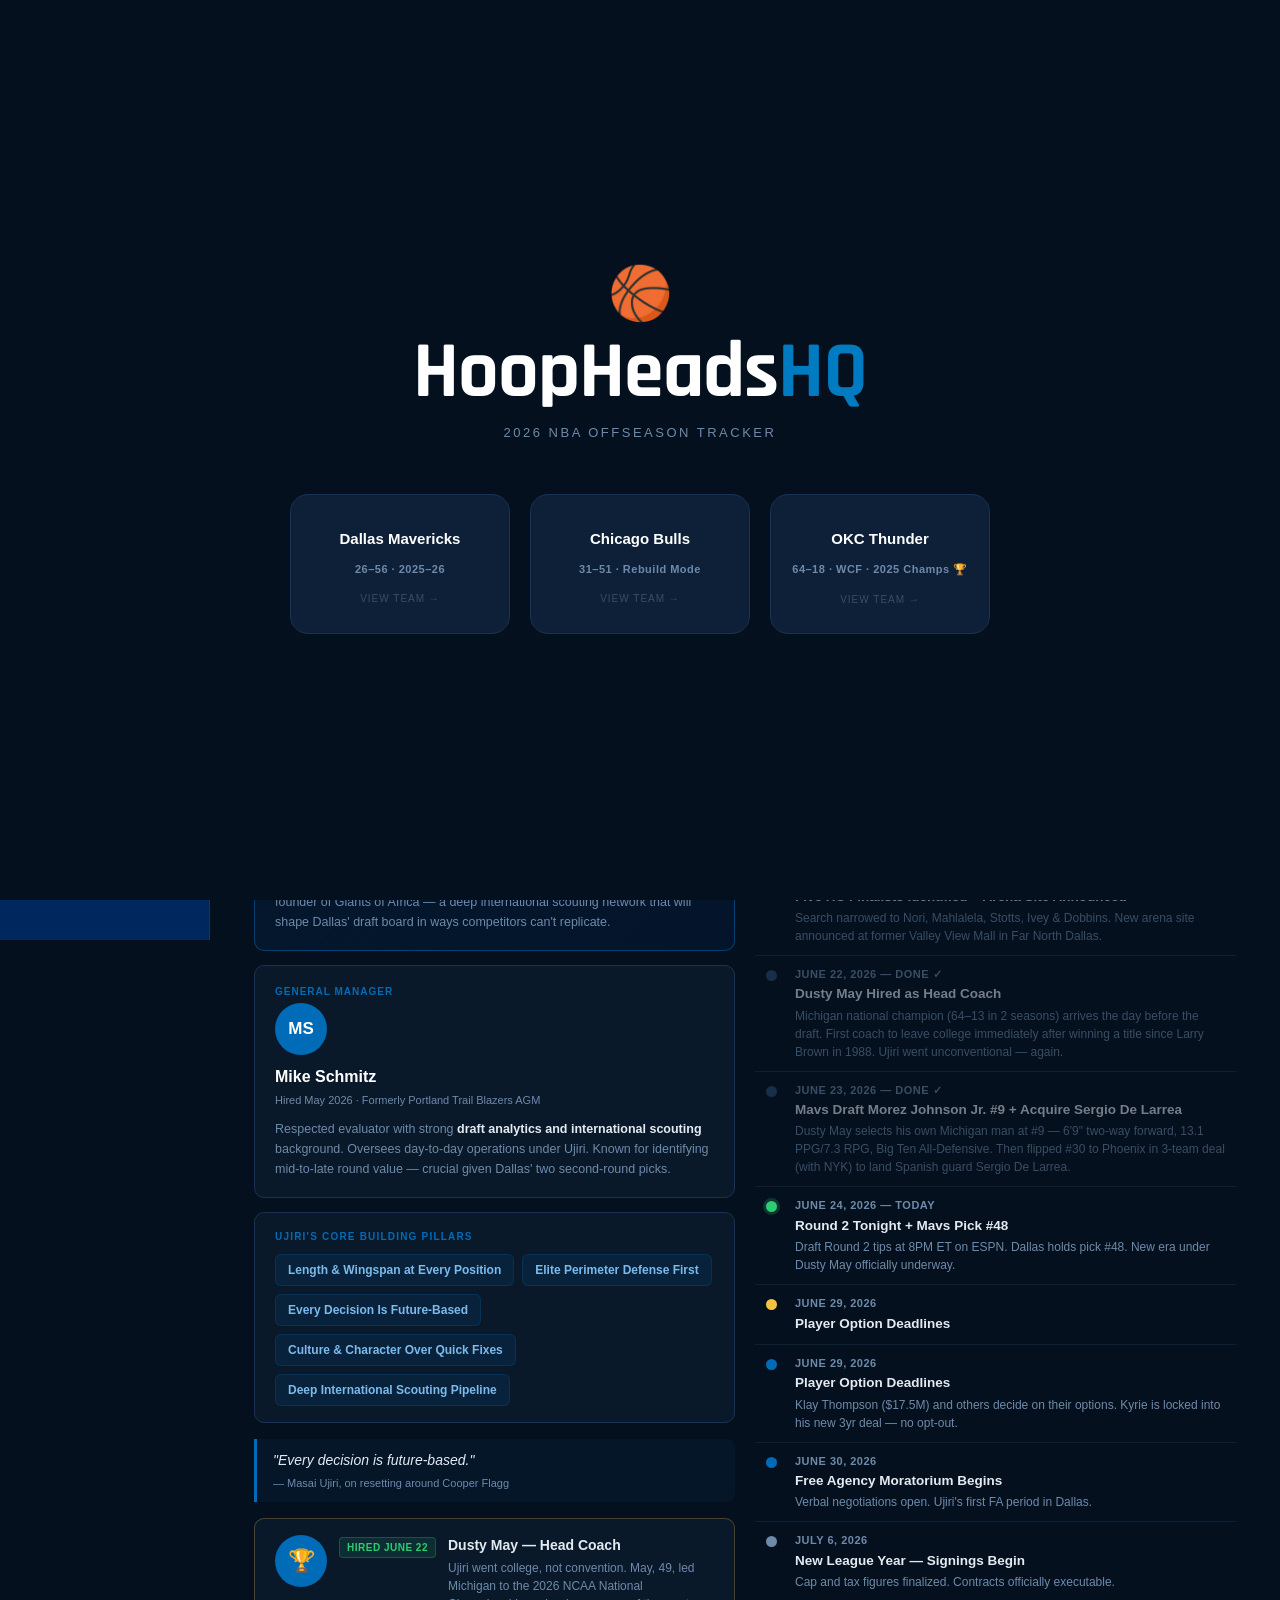
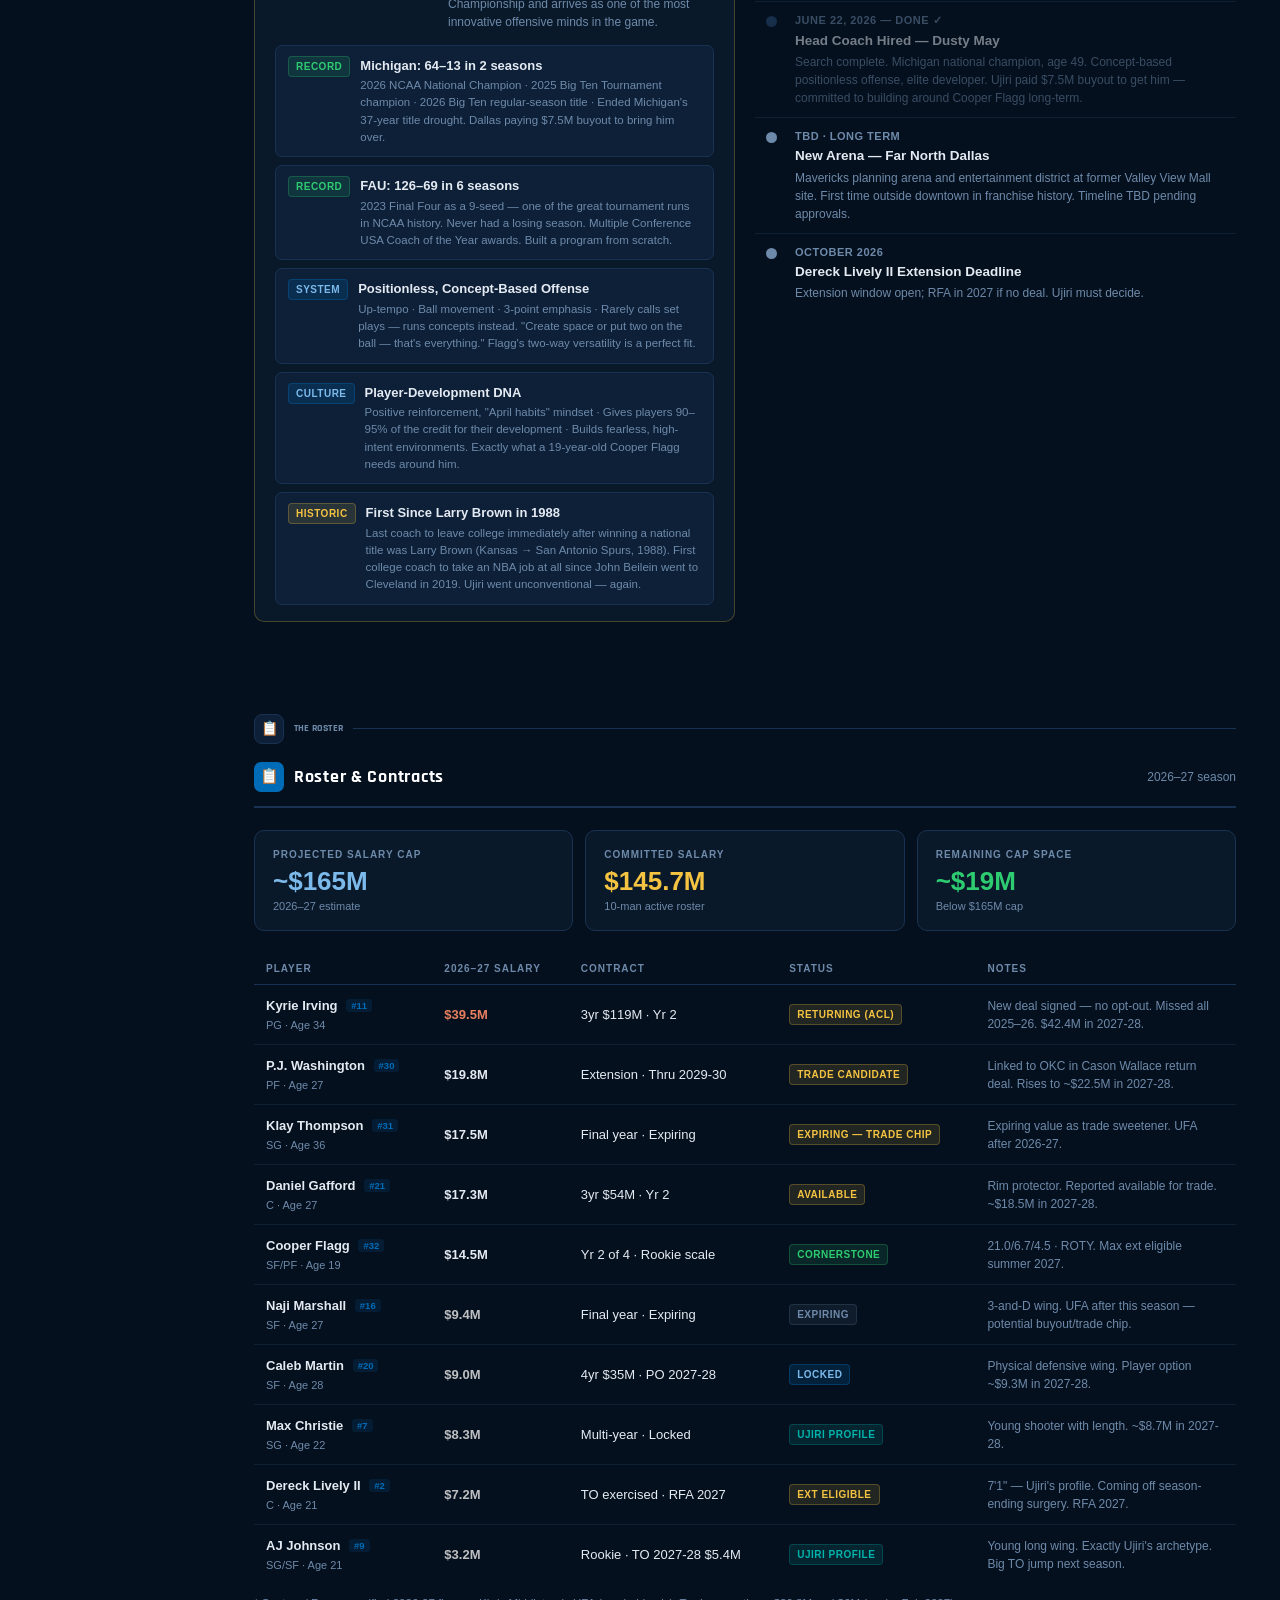
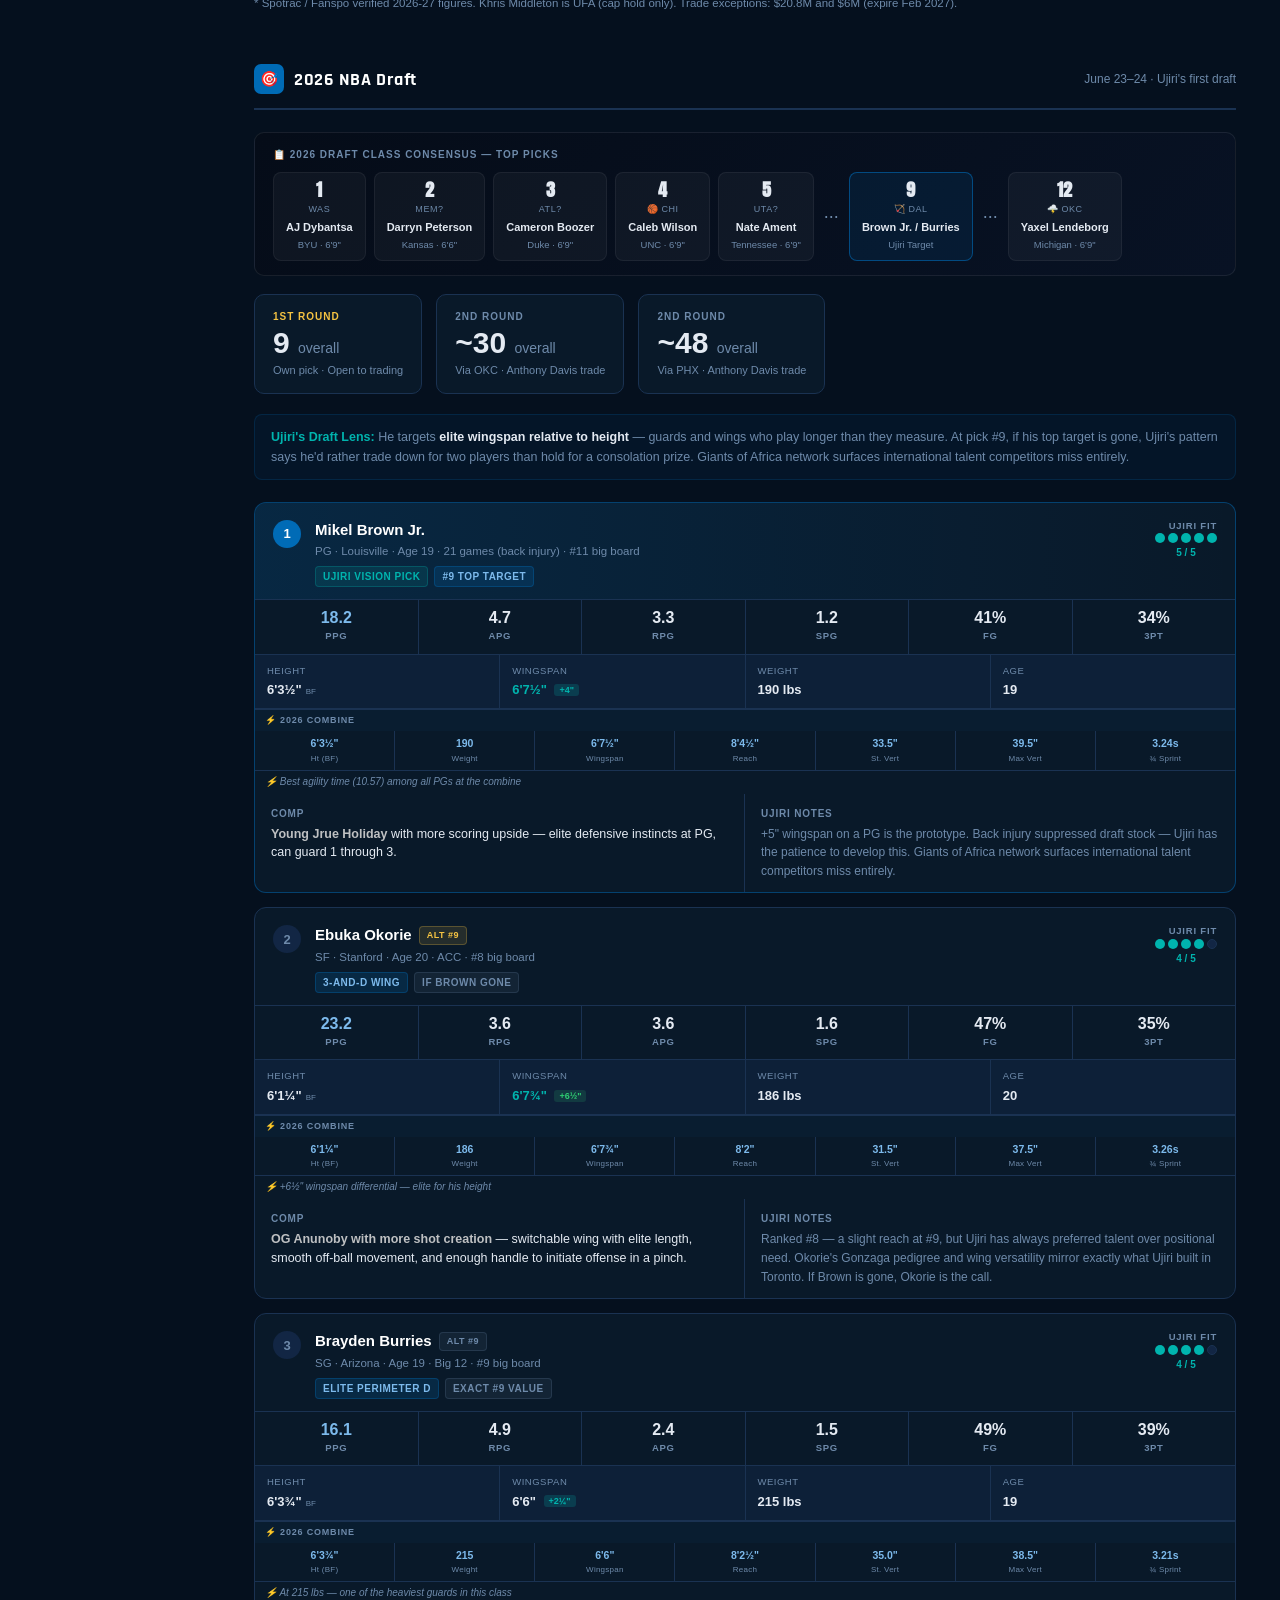
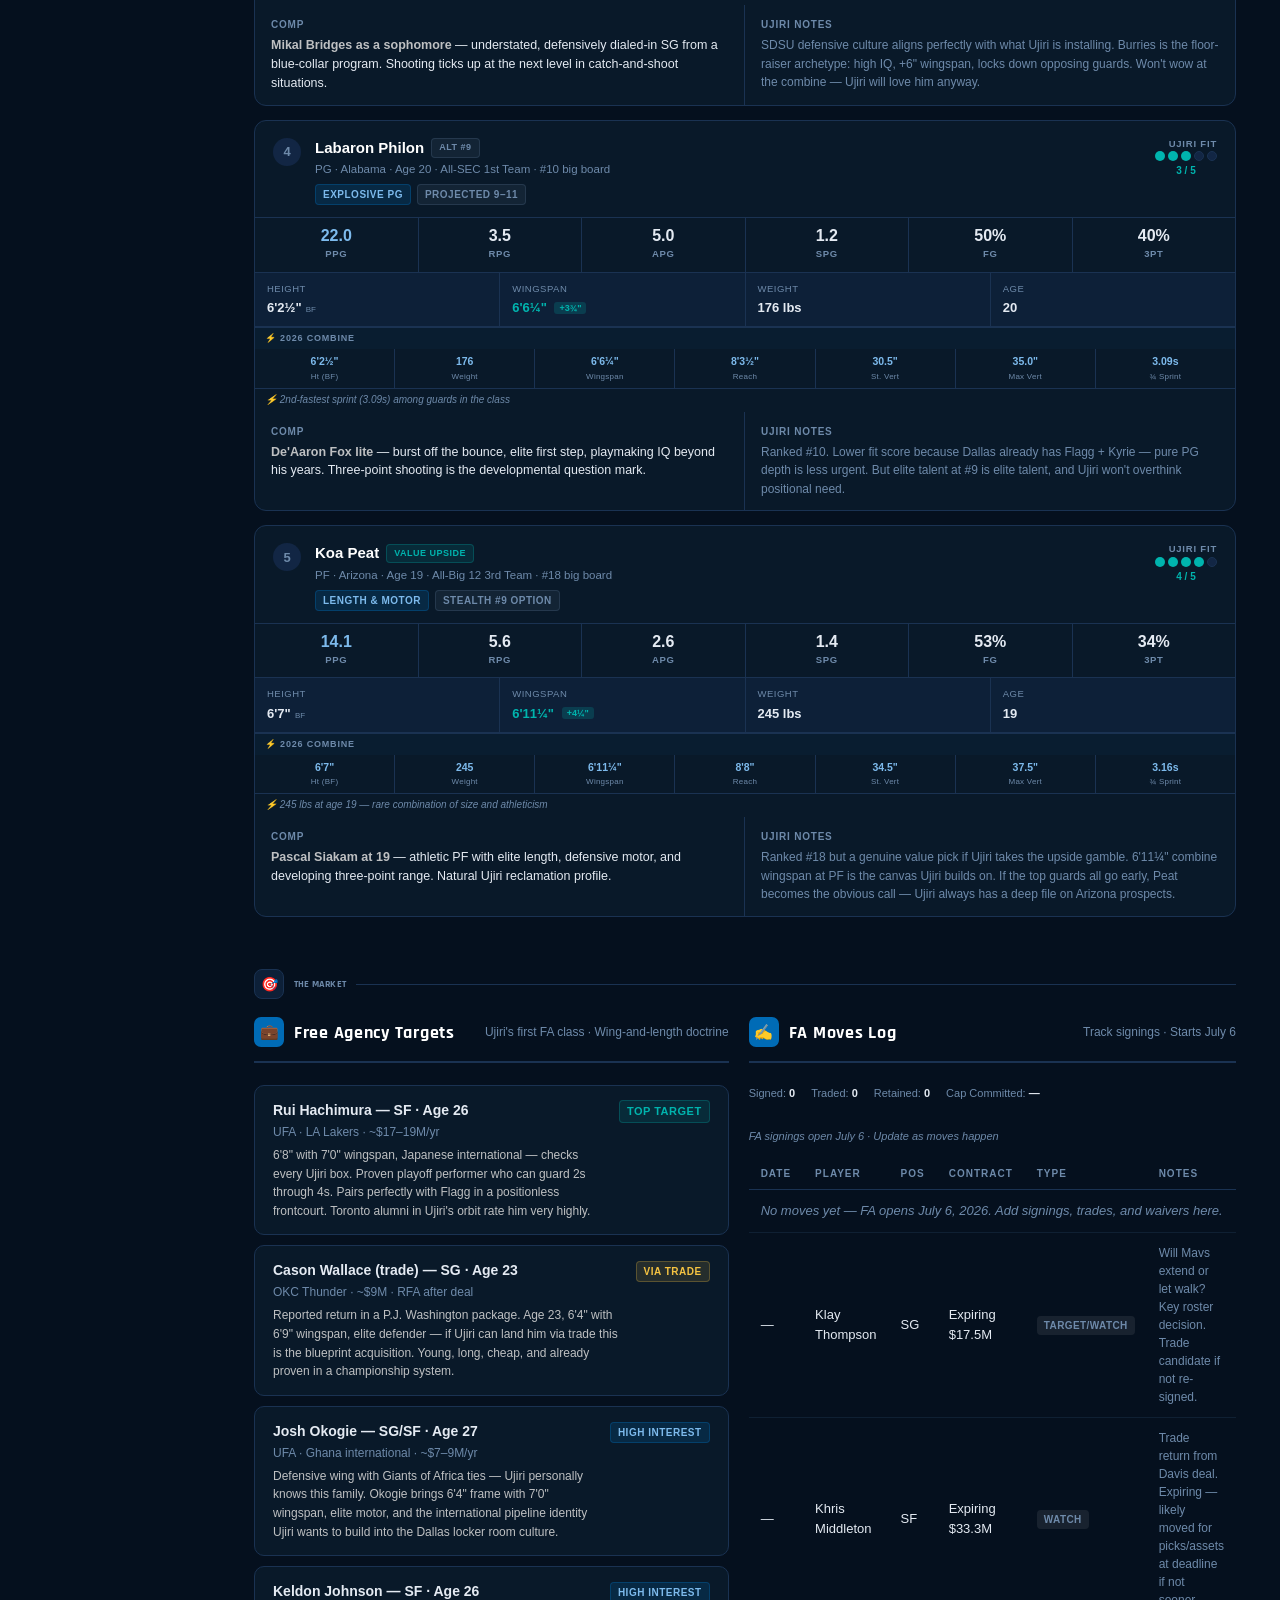
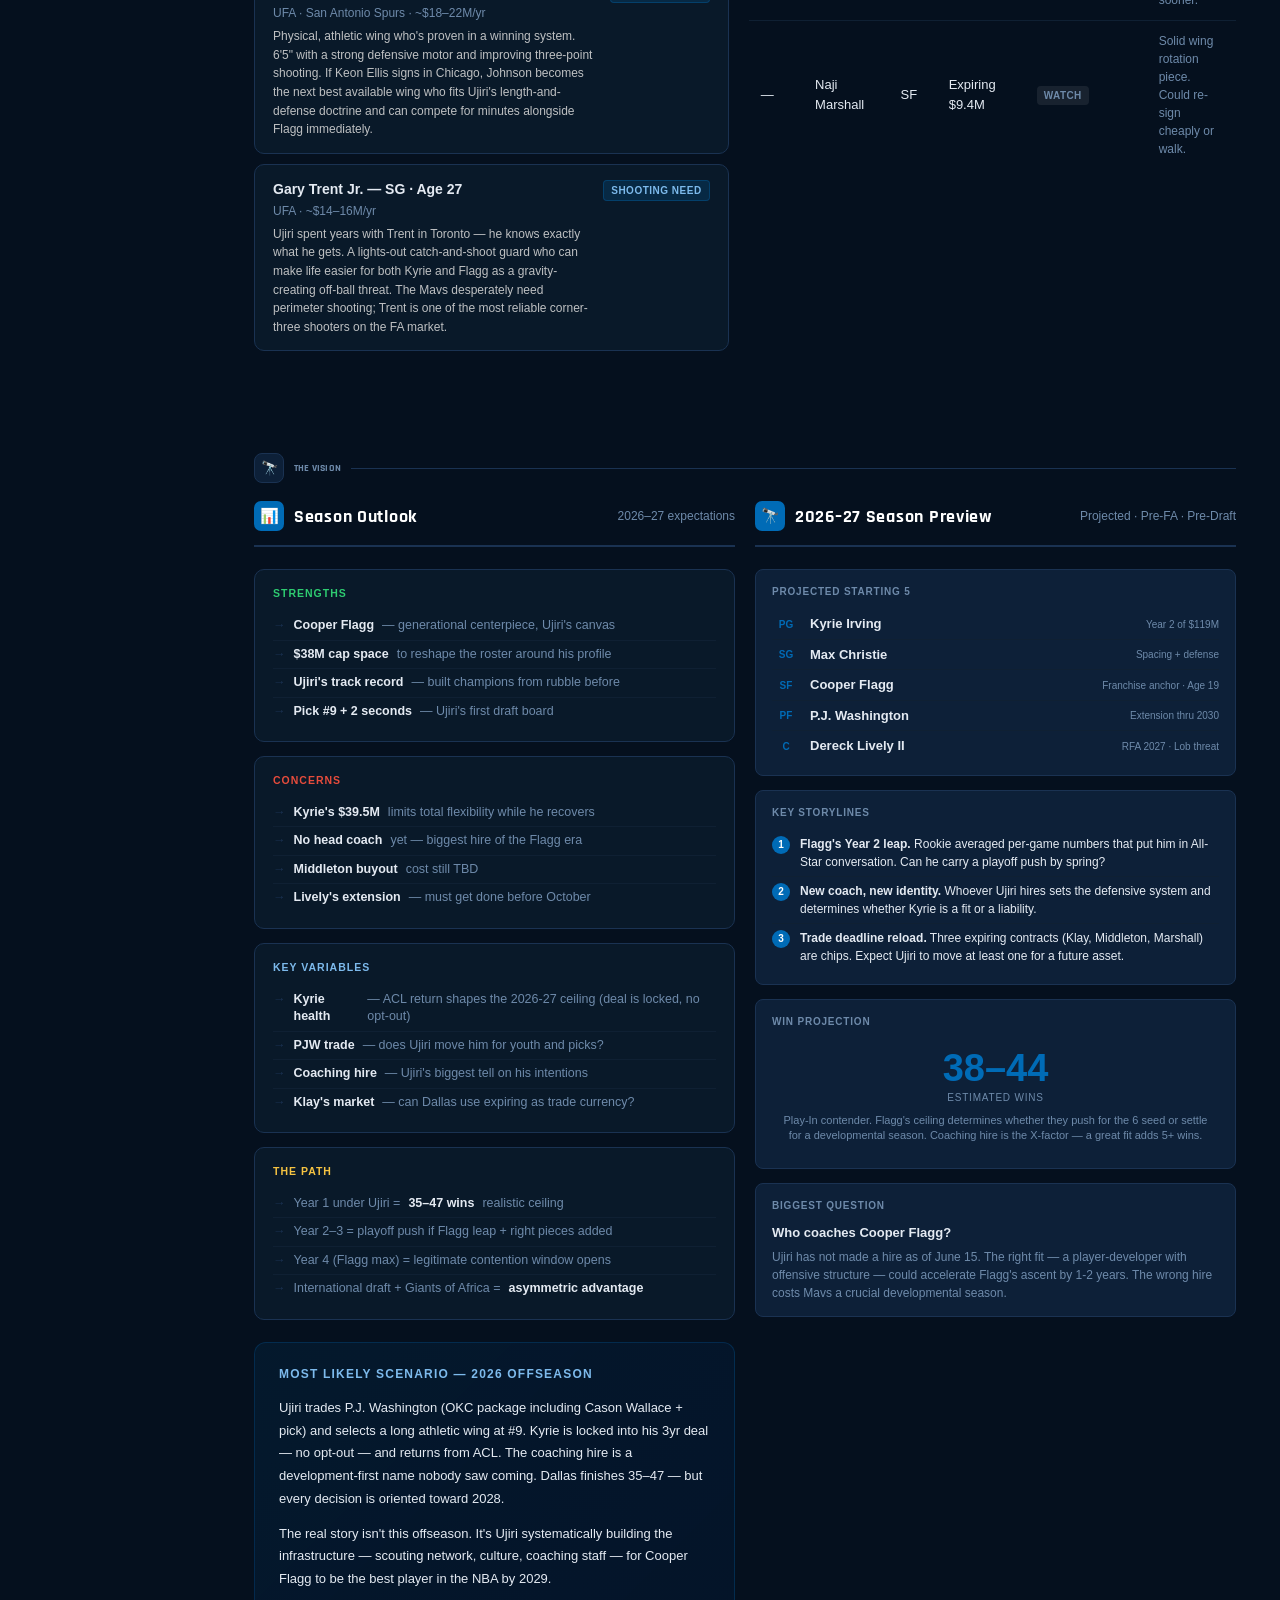
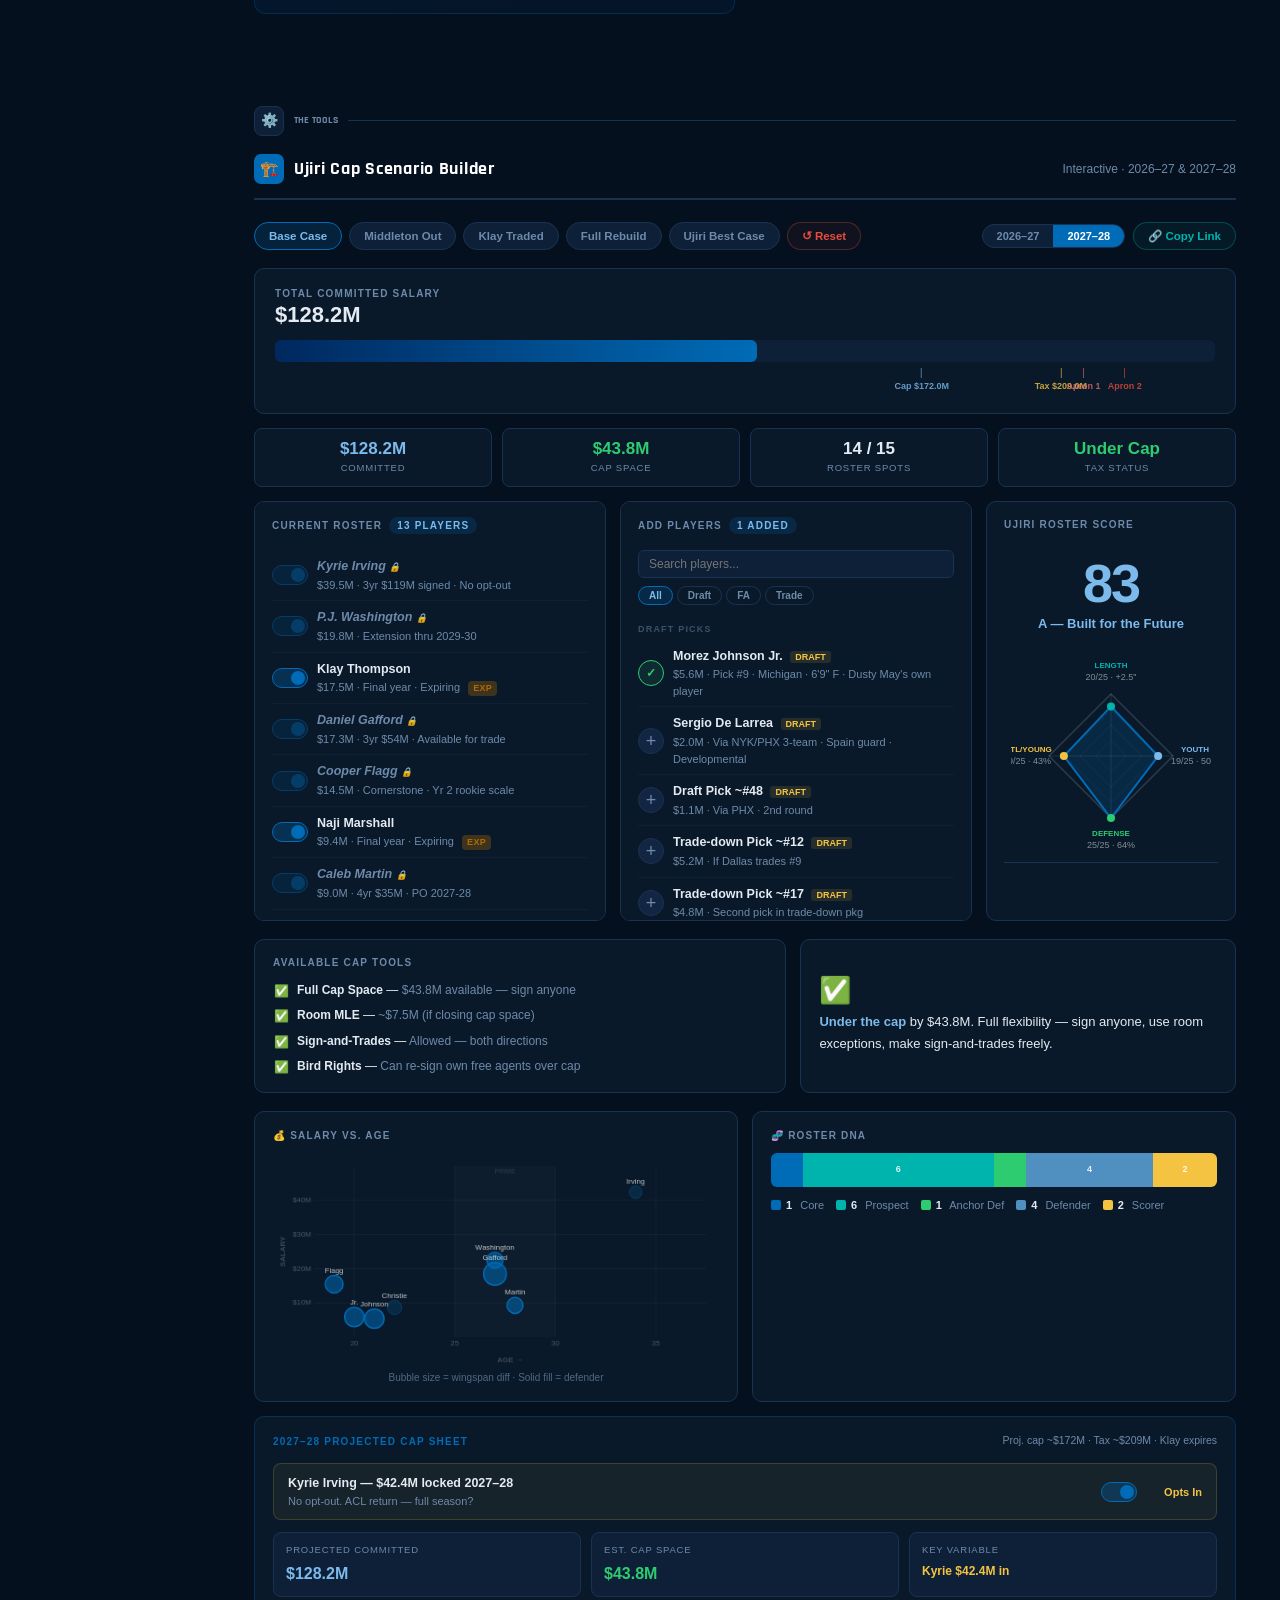
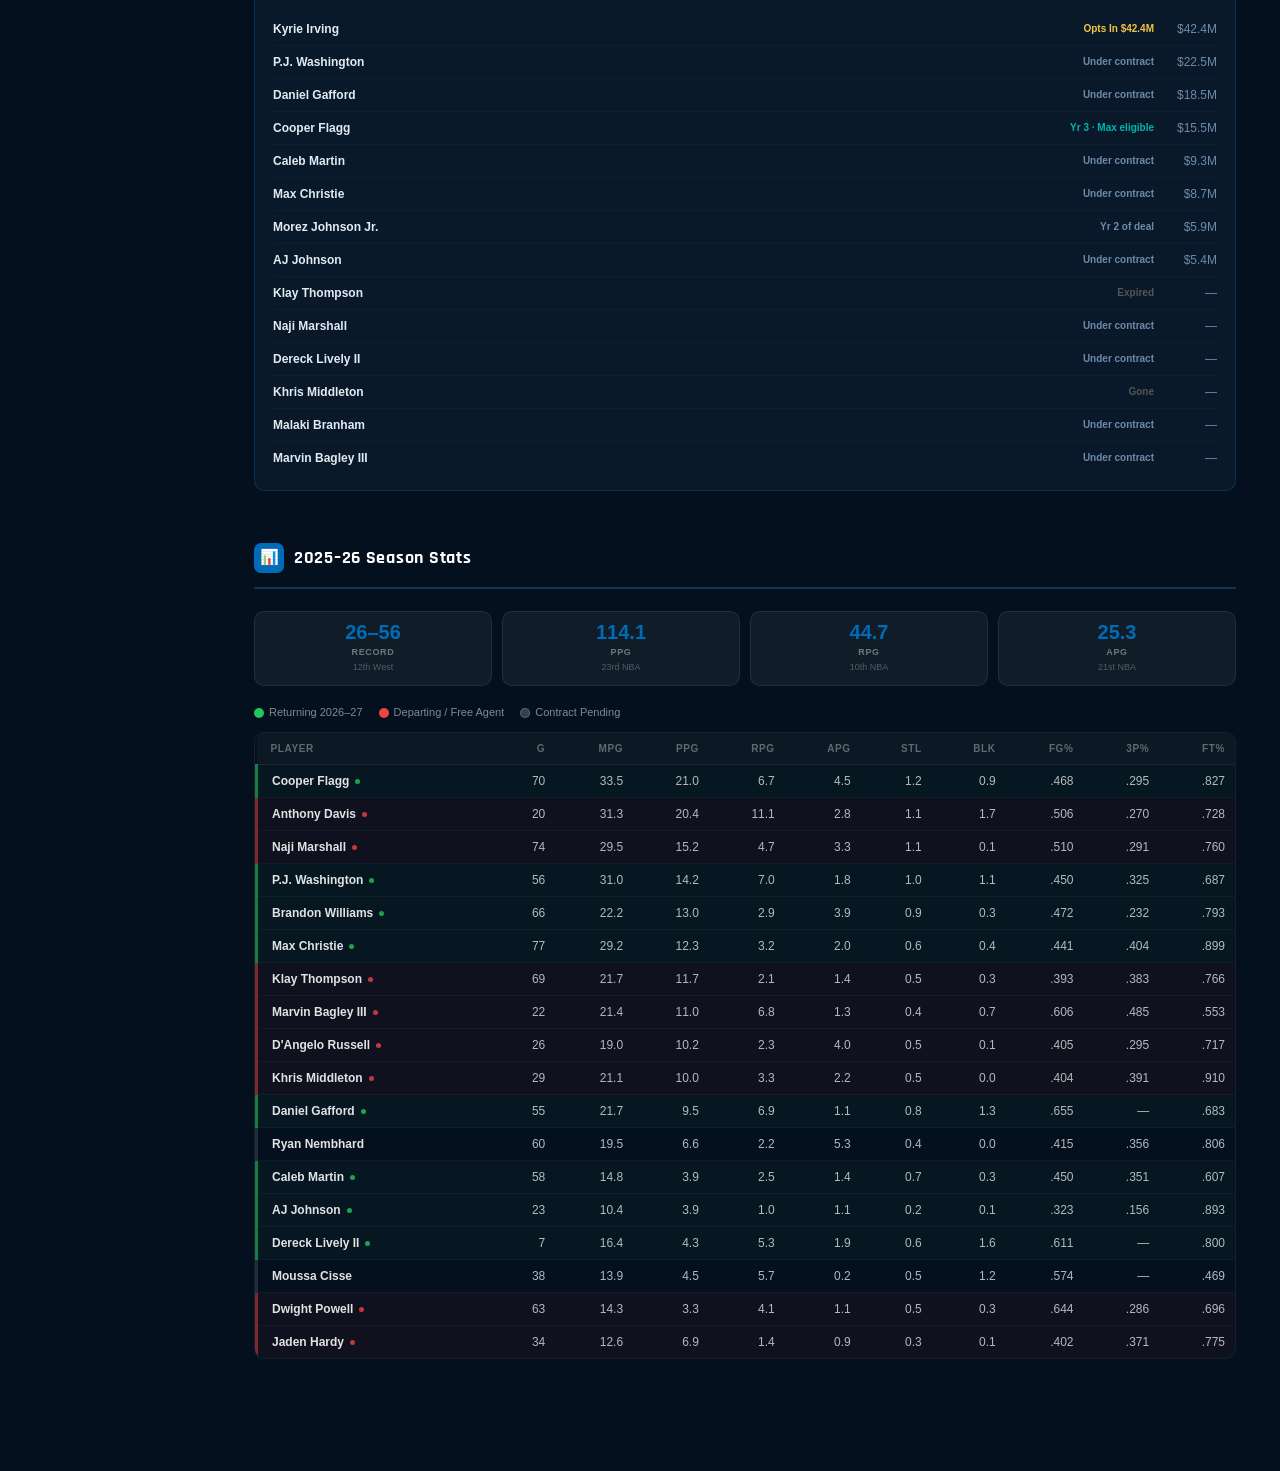
==== commit 707a0870: "draft draft" ====
--- a/index.html
+++ b/index.html
@@ -124,8 +124,8 @@
   <span class="ticker-label">🔴 Live</span>
   <div class="ticker-scroll-wrap">
     <div class="ticker-track">
-      <span class="ticker-item"><span class="ticker-dot"></span>🕯️ <b>RIP Stacey King —</b> beloved Bulls broadcaster &amp; 3x champion passed away June 7 at age 59</span><span class="ticker-item"><span class="ticker-dot"></span>✅ <b>Tiago Splitter officially hired</b> as Bulls' 22nd head coach (June 15) — first Brazilian-born HC in NBA history</span><span class="ticker-item"><span class="ticker-dot"></span>🚨 <b>BREAKING: Dusty May hired as Mavericks head coach —</b> Michigan national champion · first college coach → NBA since Beilein (2019) · last to leave immediately after title since Larry Brown in 1988</span><span class="ticker-item"><span class="ticker-dot"></span>🏟️ <b>DAL new arena site announced —</b> Mavericks moving to former Valley View Mall in Far North Dallas · first time outside downtown in franchise history</span><span class="ticker-item"><span class="ticker-dot"></span>📅 <b>2026 NBA Draft —</b> TOMORROW · June 23 · 8PM ET · ESPN/ABC · <span id="draft-countdown">tomorrow!</span></span><span class="ticker-item"><span class="ticker-dot"></span>🏹 <b>DAL Pick #9 — Brayden Burries TRENDING:</b> Arizona guard consensus favorite · Dallas open to moving the pick if right value emerges</span><span class="ticker-item"><span class="ticker-dot"></span>🔄 <b>Giannis watch —</b> Heat vs. Celtics in two-team race · resolution expected before June 23 draft · could reshape the entire board</span><span class="ticker-item"><span class="ticker-dot"></span>💔 <b>Giddey has ankle surgery</b> (arthroscopic) · Bulls say he'll be ready for 2026–27 training camp in ~3 months</span><span class="ticker-item"><span class="ticker-dot"></span>🌩️ <b>Thunder —</b> lost to Spurs in WCF Game 7 · Knicks won 2026 Championship · OKC still the betting favorite for 2026–27</span><span class="ticker-item"><span class="ticker-dot"></span>🔩 <b>OKC: Nikola Topic cleared from lumbar surgery</b> · expected ready for 2026–27 training camp</span><span class="ticker-item"><span class="ticker-dot"></span>⚡ <b>Thunder option deadline June 29 —</b> Dort ($18.2M) &amp; Hartenstein ($28.5M) · OKC $59M over luxury tax · Presti has painful math</span><span class="ticker-item"><span class="ticker-dot"></span>🌩️ <b>OKC holds Picks #12, #17 &amp; #37</b> — Presti has 3 darts · #12 via LAC · #17 via PHI · actively exploring move-up trades</span><span class="ticker-item"><span class="ticker-dot"></span>📊 <b>Bulls #4 consensus: Caleb Wilson</b> (UNC) · Bryson Graham hints at aggressive trade-up strategy from #15</span><span class="ticker-item"><span class="ticker-dot"></span>🎯 <b>OKC #12 consensus: Yaxel Lendeborg</b> (Michigan) — #17 Morez Johnson Jr. · Presti may package picks to move up</span><span class="ticker-item"><span class="ticker-dot"></span>🔄 <b>Free Agency opens July 1 —</b> Chicago enters with ~$70M cap space · Dallas reshaping Flagg's supporting cast around Flagg &amp; Kyrie</span>
-      <span class="ticker-item"><span class="ticker-dot"></span>🕯️ <b>RIP Stacey King —</b> beloved Bulls broadcaster &amp; 3x champion passed away June 7 at age 59</span><span class="ticker-item"><span class="ticker-dot"></span>✅ <b>Tiago Splitter officially hired</b> as Bulls' 22nd head coach (June 15) — first Brazilian-born HC in NBA history</span><span class="ticker-item"><span class="ticker-dot"></span>🚨 <b>BREAKING: Dusty May hired as Mavericks head coach —</b> Michigan national champion · first college coach → NBA since Beilein (2019) · last to leave immediately after title since Larry Brown in 1988</span><span class="ticker-item"><span class="ticker-dot"></span>🏟️ <b>DAL new arena site announced —</b> Mavericks moving to former Valley View Mall in Far North Dallas · first time outside downtown in franchise history</span><span class="ticker-item"><span class="ticker-dot"></span>📅 <b>2026 NBA Draft —</b> TOMORROW · June 23 · 8PM ET · ESPN/ABC · <span id="draft-countdown">tomorrow!</span></span><span class="ticker-item"><span class="ticker-dot"></span>🏹 <b>DAL Pick #9 — Brayden Burries TRENDING:</b> Arizona guard consensus favorite · Dallas open to moving the pick if right value emerges</span><span class="ticker-item"><span class="ticker-dot"></span>🔄 <b>Giannis watch —</b> Heat vs. Celtics in two-team race · resolution expected before June 23 draft · could reshape the entire board</span><span class="ticker-item"><span class="ticker-dot"></span>💔 <b>Giddey has ankle surgery</b> (arthroscopic) · Bulls say he'll be ready for 2026–27 training camp in ~3 months</span><span class="ticker-item"><span class="ticker-dot"></span>🌩️ <b>Thunder —</b> lost to Spurs in WCF Game 7 · Knicks won 2026 Championship · OKC still the betting favorite for 2026–27</span><span class="ticker-item"><span class="ticker-dot"></span>🔩 <b>OKC: Nikola Topic cleared from lumbar surgery</b> · expected ready for 2026–27 training camp</span><span class="ticker-item"><span class="ticker-dot"></span>⚡ <b>Thunder option deadline June 29 —</b> Dort ($18.2M) &amp; Hartenstein ($28.5M) · OKC $59M over luxury tax · Presti has painful math</span><span class="ticker-item"><span class="ticker-dot"></span>🌩️ <b>OKC holds Picks #12, #17 &amp; #37</b> — Presti has 3 darts · #12 via LAC · #17 via PHI · actively exploring move-up trades</span><span class="ticker-item"><span class="ticker-dot"></span>📊 <b>Bulls #4 consensus: Caleb Wilson</b> (UNC) · Bryson Graham hints at aggressive trade-up strategy from #15</span><span class="ticker-item"><span class="ticker-dot"></span>🎯 <b>OKC #12 consensus: Yaxel Lendeborg</b> (Michigan) — #17 Morez Johnson Jr. · Presti may package picks to move up</span><span class="ticker-item"><span class="ticker-dot"></span>🔄 <b>Free Agency opens July 1 —</b> Chicago enters with ~$70M cap space · Dallas reshaping Flagg's supporting cast around Flagg &amp; Kyrie</span>
+      <span class="ticker-item"><span class="ticker-dot"></span>🕯️ <b>RIP Stacey King —</b> beloved Bulls broadcaster &amp; 3x champion passed away June 7 at age 59</span><span class="ticker-item"><span class="ticker-dot"></span>✅ <b>Tiago Splitter officially hired</b> as Bulls' 22nd head coach (June 15) — first Brazilian-born HC in NBA history</span><span class="ticker-item"><span class="ticker-dot"></span>🚨 <b>BREAKING: Dusty May hired as Mavericks head coach —</b> Michigan national champion · first college coach → NBA since Beilein (2019) · last to leave immediately after title since Larry Brown in 1988</span><span class="ticker-item"><span class="ticker-dot"></span>🏟️ <b>DAL new arena site announced —</b> Mavericks moving to former Valley View Mall in Far North Dallas · first time outside downtown in franchise history</span><span class="ticker-item"><span class="ticker-dot"></span>✅ <b>2026 NBA Draft Round 1 — COMPLETE:</b> AJ Dybantsa #1 · Darryn Peterson #2 · Cameron Boozer #3 · Round 2 tonight 8PM ET ESPN</span><span class="ticker-item"><span class="ticker-dot"></span>🐂 <b>BULLS: Caleb Wilson #4</b> (UNC · 6'9" · 19.8 PPG/9.4 RPG · 7'0" wingspan) + <b>Dailyn Swain #15</b> (Texas · 6'7" G/F · 17.3 PPG) — Graham's two-pick haul</span><span class="ticker-item"><span class="ticker-dot"></span>🤠 <b>MAVS: Morez Johnson Jr. #9</b> (Michigan · 6'9" F · Dusty May's own player!) + <b>Sergio De Larrea acquired</b> via 3-team trade (NYK/PHX) for #30</span><span class="ticker-item"><span class="ticker-dot"></span>⚡ <b>THUNDER: Aday Mara #12</b> (Michigan · 7'3" C · Big Ten DPOY · Spain) — projected top-10 falls to OKC · steal of the draft · <b>#17 traded to DET for future picks</b></span><span class="ticker-item"><span class="ticker-dot"></span>🔥 <b>Giannis traded to Miami Heat —</b> Bucks send two-time MVP for Herro, Kel'el Ware, Jaquez, Jakucionis, pick #13 &amp; future firsts · Celtics lose the race</span><span class="ticker-item"><span class="ticker-dot"></span>🐂 <b>BULLS STEAL: Nic Claxton acquired</b> in 3-team deal (BKN/MIN) · $23.3M defensive anchor for only Mo Gueye (non-guaranteed) · Graham's first move</span><span class="ticker-item"><span class="ticker-dot"></span>💔 <b>Giddey has ankle surgery</b> (arthroscopic) · Bulls say he'll be ready for 2026–27 training camp in ~3 months</span><span class="ticker-item"><span class="ticker-dot"></span>🌩️ <b>Thunder —</b> lost to Spurs in WCF Game 7 · Knicks won 2026 Championship · OKC still the betting favorite for 2026–27</span><span class="ticker-item"><span class="ticker-dot"></span>🔩 <b>OKC: Nikola Topic cleared from lumbar surgery</b> · expected ready for 2026–27 training camp</span><span class="ticker-item"><span class="ticker-dot"></span>⚡ <b>Thunder option deadline June 29 —</b> Dort ($18.2M) &amp; Hartenstein ($28.5M) · OKC $59M over luxury tax · Presti has painful math</span><span class="ticker-item"><span class="ticker-dot"></span>🌩️ <b>OKC holds Picks #12, #17 &amp; #37</b> — Presti has 3 darts · #12 via LAC · #17 via PHI · actively exploring move-up trades</span><span class="ticker-item"><span class="ticker-dot"></span>📊 <b>Bulls #4 consensus: Caleb Wilson</b> (UNC) · Bryson Graham hints at aggressive trade-up strategy from #15</span><span class="ticker-item"><span class="ticker-dot"></span>🎯 <b>OKC #12 consensus: Yaxel Lendeborg</b> (Michigan) — #17 Morez Johnson Jr. · Presti may package picks to move up</span><span class="ticker-item"><span class="ticker-dot"></span>🔄 <b>Free Agency opens July 1 —</b> Chicago enters with ~$31M cap space (post-Claxton) · Dallas reshaping Flagg's supporting cast around Flagg &amp; Kyrie</span>
+      <span class="ticker-item"><span class="ticker-dot"></span>🕯️ <b>RIP Stacey King —</b> beloved Bulls broadcaster &amp; 3x champion passed away June 7 at age 59</span><span class="ticker-item"><span class="ticker-dot"></span>✅ <b>Tiago Splitter officially hired</b> as Bulls' 22nd head coach (June 15) — first Brazilian-born HC in NBA history</span><span class="ticker-item"><span class="ticker-dot"></span>🚨 <b>BREAKING: Dusty May hired as Mavericks head coach —</b> Michigan national champion · first college coach → NBA since Beilein (2019) · last to leave immediately after title since Larry Brown in 1988</span><span class="ticker-item"><span class="ticker-dot"></span>🏟️ <b>DAL new arena site announced —</b> Mavericks moving to former Valley View Mall in Far North Dallas · first time outside downtown in franchise history</span><span class="ticker-item"><span class="ticker-dot"></span>✅ <b>2026 NBA Draft Round 1 — COMPLETE:</b> AJ Dybantsa #1 · Darryn Peterson #2 · Cameron Boozer #3 · Round 2 tonight 8PM ET ESPN</span><span class="ticker-item"><span class="ticker-dot"></span>🐂 <b>BULLS: Caleb Wilson #4</b> (UNC · 6'9" · 19.8 PPG/9.4 RPG · 7'0" wingspan) + <b>Dailyn Swain #15</b> (Texas · 6'7" G/F · 17.3 PPG) — Graham's two-pick haul</span><span class="ticker-item"><span class="ticker-dot"></span>🤠 <b>MAVS: Morez Johnson Jr. #9</b> (Michigan · 6'9" F · Dusty May's own player!) + <b>Sergio De Larrea acquired</b> via 3-team trade (NYK/PHX) for #30</span><span class="ticker-item"><span class="ticker-dot"></span>⚡ <b>THUNDER: Aday Mara #12</b> (Michigan · 7'3" C · Big Ten DPOY · Spain) — projected top-10 falls to OKC · steal of the draft · <b>#17 traded to DET for future picks</b></span><span class="ticker-item"><span class="ticker-dot"></span>🔥 <b>Giannis traded to Miami Heat —</b> Bucks send two-time MVP for Herro, Kel'el Ware, Jaquez, Jakucionis, pick #13 &amp; future firsts · Celtics lose the race</span><span class="ticker-item"><span class="ticker-dot"></span>🐂 <b>BULLS STEAL: Nic Claxton acquired</b> in 3-team deal (BKN/MIN) · $23.3M defensive anchor for only Mo Gueye (non-guaranteed) · Graham's first move</span><span class="ticker-item"><span class="ticker-dot"></span>💔 <b>Giddey has ankle surgery</b> (arthroscopic) · Bulls say he'll be ready for 2026–27 training camp in ~3 months</span><span class="ticker-item"><span class="ticker-dot"></span>🌩️ <b>Thunder —</b> lost to Spurs in WCF Game 7 · Knicks won 2026 Championship · OKC still the betting favorite for 2026–27</span><span class="ticker-item"><span class="ticker-dot"></span>🔩 <b>OKC: Nikola Topic cleared from lumbar surgery</b> · expected ready for 2026–27 training camp</span><span class="ticker-item"><span class="ticker-dot"></span>⚡ <b>Thunder option deadline June 29 —</b> Dort ($18.2M) &amp; Hartenstein ($28.5M) · OKC $59M over luxury tax · Presti has painful math</span><span class="ticker-item"><span class="ticker-dot"></span>🌩️ <b>OKC holds Picks #12, #17 &amp; #37</b> — Presti has 3 darts · #12 via LAC · #17 via PHI · actively exploring move-up trades</span><span class="ticker-item"><span class="ticker-dot"></span>📊 <b>Bulls #4 consensus: Caleb Wilson</b> (UNC) · Bryson Graham hints at aggressive trade-up strategy from #15</span><span class="ticker-item"><span class="ticker-dot"></span>🎯 <b>OKC #12 consensus: Yaxel Lendeborg</b> (Michigan) — #17 Morez Johnson Jr. · Presti may package picks to move up</span><span class="ticker-item"><span class="ticker-dot"></span>🔄 <b>Free Agency opens July 1 —</b> Chicago enters with ~$31M cap space (post-Claxton) · Dallas reshaping Flagg's supporting cast around Flagg &amp; Kyrie</span>
     </div>
   </div>
 </div>
@@ -230,7 +230,7 @@
       <div class="hero-h1">Building Around Cooper Flagg</div>
       <div class="hero-tagline">The Ujiri Era Begins</div>
       <div class="hero-record">2025–26 Season · <strong>26–56</strong></div>
-      <div class="hero-updated">Last updated June 22, 2026</div>
+      <div class="hero-updated">Last updated June 24, 2026</div>
       <div class="fan-badge"><div class="fan-initial">C</div><span class="fan-badge-name">Chase's Mavs</span></div>
     </div>
     <div class="hero-kpi-grid">
@@ -296,8 +296,9 @@
       <tr class="tl-done"><td class="tl-dot-cell"><div class="tl-dot past"></div></td><td><div class="tl-date">May 19, 2026 — Done</div><div class="tl-event">Jason Kidd Fired</div><div class="tl-desc">Mavericks and Kidd mutually part ways. Coaching search now open.</div></td></tr>
       <tr class="tl-done"><td class="tl-dot-cell"><div class="tl-dot past"></div></td><td><div class="tl-date">June 18, 2026 — Done</div><div class="tl-event">Five HC Finalists Identified + Arena Site Announced</div><div class="tl-desc">Search narrowed to Nori, Mahlalela, Stotts, Ivey &amp; Dobbins. New arena site announced at former Valley View Mall in Far North Dallas.</div></td></tr>
       <tr class="tl-done"><td class="tl-dot-cell"><div class="tl-dot past"></div></td><td><div class="tl-date">June 22, 2026 — Done ✓</div><div class="tl-event">Dusty May Hired as Head Coach</div><div class="tl-desc">Michigan national champion (64–13 in 2 seasons) arrives the day before the draft. First coach to leave college immediately after winning a title since Larry Brown in 1988. Ujiri went unconventional — again.</div></td></tr>
-      <tr><td class="tl-dot-cell"><div class="tl-dot today"></div></td><td><div class="tl-date">June 22, 2026 — Today</div><div class="tl-event">Dusty May Era Begins — Draft is TOMORROW</div><div class="tl-desc">May hired the day before his first draft. Pick #9 will be his first selection as a professional coach. The rebuild just got a lot more interesting.</div></td></tr>
-      <tr><td class="tl-dot-cell"><div class="tl-dot soon"></div></td><td><div class="tl-date">June 23, 2026 · 8 PM ET</div><div class="tl-event">2026 NBA Draft — Ujiri's First Pick at the Helm</div><div class="tl-desc">Dallas holds pick #9. Ujiri's length-and-defense doctrine will drive the board.</div></td></tr>
+      <tr class="tl-done"><td class="tl-dot-cell"><div class="tl-dot past"></div></td><td><div class="tl-date">June 23, 2026 — Done ✓</div><div class="tl-event">Mavs Draft Morez Johnson Jr. #9 + Acquire Sergio De Larrea</div><div class="tl-desc">Dusty May selects his own Michigan man at #9 — 6'9" two-way forward, 13.1 PPG/7.3 RPG, Big Ten All-Defensive. Then flipped #30 to Phoenix in 3-team deal (with NYK) to land Spanish guard Sergio De Larrea.</div></td></tr>
+      <tr><td class="tl-dot-cell"><div class="tl-dot today"></div></td><td><div class="tl-date">June 24, 2026 — Today</div><div class="tl-event">Round 2 Tonight + Mavs Pick #48</div><div class="tl-desc">Draft Round 2 tips at 8PM ET on ESPN. Dallas holds pick #48. New era under Dusty May officially underway.</div></td></tr>
+      <tr><td class="tl-dot-cell"><div class="tl-dot soon"></div></td><td><div class="tl-date">June 29, 2026</div><div class="tl-event">Player Option Deadlines</div>
       <tr><td class="tl-dot-cell"><div class="tl-dot upcoming"></div></td><td><div class="tl-date">June 29, 2026</div><div class="tl-event">Player Option Deadlines</div><div class="tl-desc">Klay Thompson ($17.5M) and others decide on their options. Kyrie is locked into his new 3yr deal — no opt-out.</div></td></tr>
       <tr><td class="tl-dot-cell"><div class="tl-dot upcoming"></div></td><td><div class="tl-date">June 30, 2026</div><div class="tl-event">Free Agency Moratorium Begins</div><div class="tl-desc">Verbal negotiations open. Ujiri's first FA period in Dallas.</div></td></tr>
       <tr><td class="tl-dot-cell"><div class="tl-dot future"></div></td><td><div class="tl-date">July 6, 2026</div><div class="tl-event">New League Year — Signings Begin</div><div class="tl-desc">Cap and tax figures finalized. Contracts officially executable.</div></td></tr>
@@ -883,7 +884,7 @@
       <div class="hero-h1">The Graham Reset</div>
       <div class="hero-tagline">Defense, Length &amp; Patience</div>
       <div class="hero-record">2025–26 Season · <strong>31–51</strong></div>
-      <div class="hero-updated">Last updated June 22, 2026</div>
+      <div class="hero-updated">Last updated June 24, 2026</div>
       <div class="fan-badge"><div class="fan-initial">M</div><span class="fan-badge-name">Matt's Bulls</span></div>
     </div>
     <div class="hero-kpi-grid">
@@ -969,9 +970,10 @@
       <tr class="tl-done"><td class="tl-dot-cell"><div class="tl-dot past"></div></td><td><div class="tl-date">June 2026 — Done</div><div class="tl-event">Billy Donovan Steps Down</div><div class="tl-desc">Donovan opts out of his contract, giving Graham a clean slate to hire his own coach. 4 finalists identified: Splitter, Nori, Schmidt, Unseld Jr.</div></td></tr>
       <tr class="tl-done"><td class="tl-dot-cell"><div class="tl-dot past"></div></td><td><div class="tl-date">June 13, 2026 — Done</div><div class="tl-event">Pre-Draft Workouts Begin</div><div class="tl-desc">Graham ran final prospects through his defensive and athleticism battery ahead of the June 23 draft.</div></td></tr>
       <tr class="tl-done"><td class="tl-dot-cell"><div class="tl-dot past"></div></td><td><div class="tl-date">June 15, 2026 — Done ✓</div><div class="tl-event">Tiago Splitter Hired as Head Coach</div><div class="tl-desc">Graham selects the Popovich-trained developer. Splitter, 41, becomes the 22nd head coach in Bulls history after leading Portland to a 42–40 record and Play-In win in 2025–26.</div></td></tr>
-      <tr><td class="tl-dot-cell"><div class="tl-dot today"></div></td><td><div class="tl-date">June 22, 2026 — Today</div><div class="tl-event">Draft Eve — Caleb Wilson Watch Begins Tomorrow</div><div class="tl-desc">Giddey's ankle surgery in the rearview — camp-ready in ~3 months. Graham set on Wilson at #4 while exploring move-up from #15. Draft Night is tomorrow, 8PM ET on ESPN/ABC.</div></td></tr>
-      <tr><td class="tl-dot-cell"><div class="tl-dot soon"></div></td><td><div class="tl-date">June 23, 2026 · 8 PM ET</div><div class="tl-event">2026 NBA Draft — Graham's Marquee Moment</div><div class="tl-desc">Picks #4 (own) and #15 (Portland/Markkanen). The #4 selection sets the identity of the rebuild.</div></td></tr>
-      <tr><td class="tl-dot-cell"><div class="tl-dot upcoming"></div></td><td><div class="tl-date">June 30, 2026</div><div class="tl-event">Free Agency Moratorium — ~$55–60M in Cap Space</div><div class="tl-desc">Chicago is one of the biggest spenders available. Graham will be deliberate — no panic signing.</div></td></tr>
+      <tr class="tl-done"><td class="tl-dot-cell"><div class="tl-dot past"></div></td><td><div class="tl-date">June 22, 2026 — Done ✓</div><div class="tl-event">Nic Claxton Acquired — Graham's First Move</div><div class="tl-desc">3-team deal with Nets &amp; Wolves. Bulls send only Mo Gueye (non-guaranteed) and absorb Claxton's $23.3M contract into their cap space. 6'11" rim protector, 27 yrs old, under contract thru 2027-28. Draft grades it an A+ steal.</div></td></tr>
+      <tr class="tl-done"><td class="tl-dot-cell"><div class="tl-dot past"></div></td><td><div class="tl-date">June 23, 2026 — Done ✓</div><div class="tl-event">Bulls Draft Caleb Wilson #4 + Dailyn Swain #15</div><div class="tl-desc">Wilson (UNC) delivers exactly what the rebuild needed — 6'9" athletic freak, 19.8 PPG/9.4 RPG, 7'0" wingspan. Swain (Texas) at #15 adds 6'7" defensive versatility. Graham's maiden voyage: A+.</div></td></tr>
+      <tr><td class="tl-dot-cell"><div class="tl-dot today"></div></td><td><div class="tl-date">June 24, 2026 — Today</div><div class="tl-event">Round 2 Tonight — Bulls Hold Picks #38 &amp; #56</div><div class="tl-desc">Wilson + Swain locked in. Round 2 tips at 8PM ET on ESPN. Chicago holds picks #38 and #56 to add more depth to Splitter's first roster.</div></td></tr>
+      <tr><td class="tl-dot-cell"><div class="tl-dot upcoming"></div></td><td><div class="tl-date">June 30, 2026</div><div class="tl-event">Free Agency Moratorium — ~$31M Remaining + MLE</div><div class="tl-desc">Claxton trade reduced cap space from ~$54M to ~$31M — still a real player in FA. Graham will be deliberate. $9.4M mid-level exception also available.</div></td></tr>
       <tr><td class="tl-dot-cell"><div class="tl-dot future"></div></td><td><div class="tl-date">Summer 2026</div><div class="tl-event">Patrick Williams Extension Decision</div><div class="tl-desc">Williams is 24, versatile 3-and-D. Graham must decide: commit long-term or let him hit RFA in 2027.</div></td></tr>
       <tr><td class="tl-dot-cell"><div class="tl-dot alert"></div></td><td><div class="tl-date">Late Summer 2026</div><div class="tl-event">Noa Essengue Return Timeline</div><div class="tl-desc">French wing had shoulder surgery. Full recovery update due. Could miss 2026–27 opener — timeline is the biggest unknown on the roster.</div></td></tr>
     </table>
@@ -986,12 +988,13 @@
     <div class="stat-strip">
       <div class="stat-card"><div class="stat-card-label">Projected Salary Cap</div><div class="stat-card-val blue">~$165M</div><div class="stat-card-sub">2026–27 estimate</div></div>
       <div class="stat-card"><div class="stat-card-label">Committed Salary</div><div class="stat-card-val yellow">$95.4M</div><div class="stat-card-sub">10-man active roster</div></div>
-      <div class="stat-card"><div class="stat-card-label">Available Cap Space</div><div class="stat-card-val green">~$70M</div><div class="stat-card-sub">Below $165M cap</div></div>
+      <div class="stat-card"><div class="stat-card-label">Available Cap Space</div><div class="stat-card-val green">~$31M</div><div class="stat-card-sub">Post-Claxton trade</div></div>
     </div>
     <div class="table-responsive"><table class="data-table">
       <thead><tr><th>Player</th><th>2026–27 Salary</th><th>Contract</th><th>Status</th><th>Notes</th></tr></thead>
       <tbody>
         <tr><td><div class="p-row-player"><img class="p-headshot" src="https://cdn.nba.com/headshots/nba/latest/260x190/1630581.png" onerror="this.style.display='none'" alt="Josh Giddey"><div><div class="p-name">Josh Giddey 🇦🇺 <span class="jersey-num">#3</span></div><div class="p-pos" data-age-base="22">PG/SF · Age 22</div></div></div></td><td><span class="sal hi">$25M</span></td><td>4yr $100M · Flat · Thru 2028-29</td><td><span class="badge badge-yellow">Key Piece</span></td><td class="note-cell">Versatile connector from Australia. 6'8", 7'0" wingspan. Graham's type — flat $25M/yr deal.</td></tr>
+        <tr><td><div class="p-row-player"><img class="p-headshot" src="https://cdn.nba.com/headshots/nba/latest/260x190/1629651.png" onerror="this.style.display='none'" alt="Nic Claxton"><div><div class="p-name">Nic Claxton <span class="jersey-num">#33</span></div><div class="p-pos" data-age-base="27">C · Age 27</div></div></div></td><td><span class="sal hi">$23.3M</span></td><td>Traded from BKN · Thru 2027-28</td><td><span class="badge badge-green">Acquired</span></td><td class="note-cell">6'11" rim protector. 11.7 PPG / 6.9 RPG / 1.1 BPG last season. Defensive anchor — Graham stole him for only Mo Gueye.</td></tr>
         <tr><td><div class="p-row-player"><img class="p-headshot" src="https://cdn.nba.com/headshots/nba/latest/260x190/1630172.png" onerror="this.style.display='none'" alt="Patrick Williams"><div><div class="p-name">Patrick Williams <span class="jersey-num">#44</span></div><div class="p-pos" data-age-base="24">PF/SF · Age 24</div></div></div></td><td><span class="sal mid">$18M</span></td><td>Extension · Locked</td><td><span class="badge badge-green">Extended</span></td><td class="note-cell">Versatile 3-and-D. 6'8", 6'11" wingspan. Extension signed — Graham's archetype locked up.</td></tr>
         <tr><td><div class="p-row-player"><img class="p-headshot" src="https://cdn.nba.com/headshots/nba/latest/260x190/1630171.png" onerror="this.style.display='none'" alt="Isaac Okoro"><div><div class="p-name">Isaac Okoro <span class="jersey-num">#35</span></div><div class="p-pos" data-age-base="25">SG/SF · Age 25</div></div></div></td><td><span class="sal mid">$11.8M</span></td><td>Final year · UFA 2027</td><td><span class="badge badge-teal">Graham Archetype</span></td><td class="note-cell">Elite perimeter defender. Expiring — Graham must decide extend or let walk.</td></tr>
         <tr><td><div class="p-row-player"><img class="p-headshot" src="https://cdn.nba.com/headshots/nba/latest/260x190/1630188.png" onerror="this.style.display='none'" alt="Jalen Smith"><div><div class="p-name">Jalen Smith <span class="jersey-num">#25</span></div><div class="p-pos" data-age-base="26">PF/C · Age 26</div></div></div></td><td><span class="sal lo">$9.4M</span></td><td>Multi-year · Locked</td><td><span class="badge badge-blue">Locked</span></td><td class="note-cell">Versatile big. Stretch-4 skills with rim protection ability.</td></tr>
@@ -999,11 +1002,11 @@
         <tr><td><div class="p-row-player"><img class="p-headshot" src="https://cdn.nba.com/headshots/nba/latest/260x190/1642265.png" onerror="this.style.display='none'" alt="Rob Dillingham"><div><div class="p-name">Rob Dillingham <span class="jersey-num">#7</span></div><div class="p-pos" data-age-base="21">PG · Age 21</div></div></div></td><td><span class="sal lo">$6.9M</span></td><td>TO 2027-28 $8.7M</td><td><span class="badge badge-teal">Young Core</span></td><td class="note-cell">Acquired from Minnesota. Explosive scorer — TO jumps to $8.7M next season.</td></tr>
         <tr><td><div class="p-row-player"><img class="p-headshot" src="https://cdn.nba.com/headshots/nba/latest/260x190/1641824.png" onerror="this.style.display='none'" alt="Matas Buzelis"><div><div class="p-name">Matas Buzelis 🇱🇹 <span class="jersey-num">#14</span></div><div class="p-pos" data-age-base="22">SF · Age 22</div></div></div></td><td><span class="sal lo">$5.7M</span></td><td>Rookie deal · Locked</td><td><span class="badge badge-teal">Graham Archetype</span></td><td class="note-cell">Lithuania. 6'9", 7'2" wingspan. Emerging rotational wing — Graham's prototype embodied.</td></tr>
         <tr><td><div class="p-row-player"><img class="p-headshot" src="https://cdn.nba.com/headshots/nba/latest/260x190/1642855.png" onerror="this.style.display='none'" alt="Noa Essengue"><div><div class="p-name">Noa Essengue 🇫🇷 <span class="jersey-num">#24</span></div><div class="p-pos" data-age-base="19">SF · Age 19</div></div></div></td><td><span class="sal lo">$5.7M</span></td><td>TO 2027-28 ~$5.9M</td><td><span class="badge badge-red">Shoulder Surgery</span></td><td class="note-cell">France. 6'8", 7'2" wingspan. Shoulder surgery may delay debut — ceiling is elite.</td></tr>
-        <tr><td><div class="p-row-player"><img class="p-headshot" src="https://cdn.nba.com/headshots/nba/latest/260x190/1631338.png" onerror="this.style.display='none'" alt="Mouhamadou Gueye"><div><div class="p-name">Mouhamadou Gueye 🇫🇷 <span class="jersey-num">#5</span></div><div class="p-pos" data-age-base="22">SF · Age 22</div></div></div></td><td><span class="sal lo">$2.4M</span></td><td>TO 2026-27</td><td><span class="badge badge-gray">Developmental</span></td><td class="note-cell">Long wing. France. Team option this season — developmental piece.</td></tr>
+
         <tr><td><div class="p-row-player"><img class="p-headshot" src="https://cdn.nba.com/headshots/nba/latest/260x190/1631159.png" onerror="this.style.display='none'" alt="Leonard Miller"><div><div class="p-name">Leonard Miller 🇨🇦 <span class="jersey-num">#11</span></div><div class="p-pos" data-age-base="22">PF · Age 22</div></div></div></td><td><span class="sal lo">$2.4M</span></td><td>Final year · UFA 2027</td><td><span class="badge badge-gray">Developmental</span></td><td class="note-cell">6'9" international big. Canada. Final year — potential extension candidate.</td></tr>
       </tbody>
     </table></div>
-    <div style="margin-top:11px;font-size:11.5px;color:var(--muted);">* Spotrac / Fanspo verified 2026-27 figures. Chicago holds ~$70M in cap space entering free agency.</div>
+    <div style="margin-top:11px;font-size:11.5px;color:var(--muted);">* Spotrac / Fanspo verified 2026-27 figures. Nic Claxton trade reduced cap space from ~$54M to ~$31M. MLE (~$9.4M) also available.</div>
   </section>
 
   <!-- DRAFT -->
@@ -1239,7 +1242,7 @@
 <div class="zone-header"><div class="zone-icon">🎯</div><span class="zone-label">The Market</span><div class="zone-line"></div></div>
 <div class="section-pair">
 <section class="section" id="bulls-freeagency">
-    <div class="section-header"><div class="section-icon">💼</div><div class="section-title">Free Agency Targets</div><div class="section-sub">~$55–60M cap space · Fill the roster around the young core</div></div>
+    <div class="section-header"><div class="section-icon">💼</div><div class="section-title">Free Agency Targets</div><div class="section-sub">~$31M cap space + $9.4M MLE · Fill the roster around the young core</div></div>
     <div class="fa-target">
       <div class="fa-target-info"><div class="fa-target-name">Keon Ellis — SG/SF · Age 26</div><div class="fa-target-meta">UFA · Sacramento Kings · ~$11–13M/yr</div><div class="fa-target-why">The definition of a Graham player: 6'5" with 7'0" wingspan (+7"), elite perimeter defender, and Graham knows him well from his New Orleans days. Would immediately start alongside Buzelis as Chicago's defensive identity wing. Nobody on the FA market fits the new Bulls' vision as cleanly.</div></div>
       <div class="fa-fit"><span class="badge badge-teal">Top Target</span></div>
@@ -1296,7 +1299,7 @@
     <div class="section-header"><div class="section-icon">📊</div><div class="section-title">Season Outlook</div><div class="section-sub">2026–27 expectations</div></div>
     <div class="outlook-grid">
       <div class="outlook-card"><div class="oc-title green">Strengths</div><ul>
-        <li><b>Pick #4 + ~$55–60M space</b> — best position of any rebuilding team</li>
+        <li><b>Pick #4 + Nic Claxton already locked in</b> — Graham moved fast, defensive anchor in place before draft night</li>
         <li><b>Buzelis + Essengue + Giddey</b> — all in prime development years</li>
         <li><b>Two first-rounders</b> — rare draft day leverage</li>
         <li><b>No bad contracts</b> — Graham's February trades cleared the books</li>
@@ -1549,7 +1552,7 @@
       <div class="hero-h1">Defending Champions</div>
       <div class="hero-tagline">The Luxury Tax Reckoning</div>
       <div class="hero-record">2025–26 Season · <strong>64–18</strong> <span class="rec-champ">🏆</span></div>
-      <div class="hero-updated">Last updated June 22, 2026</div>
+      <div class="hero-updated">Last updated June 24, 2026</div>
       <div class="fan-badge"><div class="fan-initial">R</div><span class="fan-badge-name">Riley's Thunder</span></div>
     </div>
     <div class="hero-kpi-grid">
@@ -1610,7 +1613,8 @@
     <table class="tl-table">
       <tr class="tl-done"><td class="tl-dot-cell"><div class="tl-dot past"></div></td><td><div class="tl-date">June 2025 — Done</div><div class="tl-event">OKC Thunder Win 2024–25 NBA Championship</div><div class="tl-desc">Beat Indiana Pacers in Game 7. SGA Finals MVP. Presti's rebuild complete.</div></td></tr>
       <tr class="tl-done"><td class="tl-dot-cell"><div class="tl-dot past"></div></td><td><div class="tl-date">Summer 2025 — Done</div><div class="tl-event">Chet Holmgren &amp; Jalen Williams Sign Max Extensions</div><div class="tl-desc">Both signed 5-year max deals. Chet jumped from $13.7M → $41.5M. JWilliams $6.5M → $41.5M. Dynasty locked.</div></td></tr>
-      <tr><td class="tl-dot-cell"><div class="tl-dot today"></div></td><td><div class="tl-date">June 22, 2026 — Today</div><div class="tl-event">Draft Eve — Presti Has Three Darts for Tomorrow</div><div class="tl-desc">Topic cleared from surgery — ready for camp. Presti arrives at draft with picks #12, #17 &amp; #37 and active move-up conversations. Option decisions (Dort $18.2M, Hartenstein $28.5M) due June 29.</div></td></tr>
+      <tr class="tl-done"><td class="tl-dot-cell"><div class="tl-dot past"></div></td><td><div class="tl-date">June 23, 2026 — Done ✓</div><div class="tl-event">Thunder Draft Aday Mara #12 · Trade #17 to Detroit for Picks</div><div class="tl-desc">Mara (Michigan, 7'3" C, Big Ten DPOY, Spain) falls from top-10 projections straight to OKC — Presti won't complain. Pick #17 flipped to Detroit (via Memphis) for future assets. Classic Presti: player + picks.</div></td></tr>
+      <tr><td class="tl-dot-cell"><div class="tl-dot today"></div></td><td><div class="tl-date">June 24, 2026 — Today</div><div class="tl-event">Round 2 Tonight — OKC Holds Pick #37</div><div class="tl-desc">Mara joins the dynasty. Pick #37 (via DAL) tonight at 8PM ET. Option decisions (Dort $18.2M, Hartenstein $28.5M) loom on June 29.</div></td></tr>
       <tr><td class="tl-dot-cell"><div class="tl-dot soon"></div></td><td><div class="tl-date">June 23, 2026 · 8 PM ET</div><div class="tl-event">2026 NBA Draft — Three Picks for Defending Champs</div><div class="tl-desc">Picks #12 (LAC), #17 (PHI), #37 (DAL). No own first round pick — already conveyed. Presti adds depth without sacrificing cap room.</div></td></tr>
       <tr><td class="tl-dot-cell"><div class="tl-dot upcoming"></div></td><td><div class="tl-date">June 29, 2026</div><div class="tl-event">Team Option Deadlines — Hartenstein, Dort, KWilliams, McCain</div><div class="tl-desc">Presti must commit ~$34M in team options or let key rotation pieces walk. The luxury tax math makes every decision painful.</div></td></tr>
       <tr><td class="tl-dot-cell"><div class="tl-dot upcoming"></div></td><td><div class="tl-date">June 30, 2026</div><div class="tl-event">Free Agency Opens — Limited Tools Available</div><div class="tl-desc">With core locked up, Presti is limited to Taxpayer MLE (~$5M) and veteran minimums for additions.</div></td></tr>
@@ -2787,8 +2791,8 @@
           <div class="sp-stories">
             <div class="sp-story">&#x1F3C6; <b>2025 champions &mdash; still hungry.</b> Fell to Spurs in WCF G7. Redemption arc fully loaded.</div>
             <div class="sp-story">&#x1F441; <b>Chet's full season</b> is the unlock &mdash; he was the missing piece in last year's WCF loss.</div>
-            <div class="sp-story">&#x1F3AF; <b>Three Presti wildcards:</b> Picks #12, #17 &amp; #37 can upgrade depth or flip for a star wing.</div>
-            <div class="sp-story">&#x26A0; <b>Dort + Hart opt-outs</b> (June 29) &mdash; losing both would gut depth behind the Big Three.</div>
+            <div class="sp-story">&#x1F3AF; <b>Aday Mara at #12 is a steal.</b> 7'3" Big Ten DPOY from Michigan fell out of the top 10 — Presti added a generational rim protector behind Chet.</div>
+            <div class="sp-story">&#x26A0; <b>Dort + Hartenstein options due June 29</b> &mdash; $18.2M and $28.5M decisions. OKC $59M over tax. Presti must cut somewhere.</div>
           </div>
           <div class="sp-sync-tag">&#x1F504; Toggle players in <button class="sp-tab-link" onclick="switchTeam('thunder')">Thunder Cap Builder</button> to recalculate</div>
         </div>
@@ -2826,10 +2830,10 @@
             <div class="sp-bar-proj sp-bar-proj-mavs" id="sp-dal-bar"></div>
           </div>
           <div class="sp-stories">
-            <div class="sp-story">&#x1F985; <b>Year 1 of the Flagg era.</b> 19-year-old cornerstone &mdash; projected ~23-win jump from last year's 26-56.</div>
-            <div class="sp-story">&#x1F48A; <b>Kyrie health</b> is the single biggest swing variable in any Mavs projection. Healthy = playoffs.</div>
+            <div class="sp-story">&#x1F985; <b>Year 1 of the Flagg + May era.</b> Dusty May drafted his OWN Michigan man (MJJ) at #9 the day after he was hired. Instant chemistry.</div>
+            <div class="sp-story">&#x1F48A; <b>Kyrie health</b> is the single biggest swing variable in any Mavs projection. On track to return — healthy Kyrie + Flagg + MJJ = legitimate playoff threat.</div>
             <div class="sp-story">&#x1F3D7; <b>Gafford + Lively:</b> the best defensive frontcourt duo Dallas has had since Tyson Chandler's era.</div>
-            <div class="sp-story">&#x1F0CF; <b>Pick #9 defines the rebuild:</b> right player here accelerates the timeline by 2-3 years.</div>
+            <div class="sp-story">&#x1F1EA;&#x1F1F8; <b>Sergio De Larrea in the fold</b> — Spanish guard acquired via trade for #30. Developmental, but Ujiri loves international depth.</div>
           </div>
           <div class="sp-sync-tag">&#x1F504; Toggle players in <button class="sp-tab-link" onclick="switchTeam('mavs')">Mavs Cap Builder</button> to recalculate</div>
         </div>
@@ -2867,10 +2871,10 @@
             <div class="sp-bar-proj sp-bar-proj-bulls" id="sp-chi-bar"></div>
           </div>
           <div class="sp-stories">
-            <div class="sp-story">&#x1F4C8; <b>Giddey's make-or-break year.</b> Year 3 answers the franchise cornerstone question once and for all.</div>
-            <div class="sp-story">&#x1F331; <b>Youth tsunami:</b> Buzelis + Essengue + Lgueye &mdash; all 22 or under, all sky-high ceilings.</div>
-            <div class="sp-story">&#x1F393; <b>Pick #4 changes the math entirely.</b> Caleb Wilson (UNC) would be the best Bull since Rose.</div>
-            <div class="sp-story">&#x1F4AA; <b>Splitter effect:</b> Year 1 of a new culture &mdash; first Brazilian-born head coach in NBA history.</div>
+            <div class="sp-story">&#x1F3C6; <b>Caleb Wilson is here.</b> 19-year-old UNC forward picked #4 — 19.8 PPG, 9.4 RPG, 7'0" wingspan. Ceiling: elite two-way star. Graham's cornerstone.</div>
+            <div class="sp-story">&#x1F6E1; <b>Claxton + Wilson + Buzelis.</b> Three players under 28 with 7-foot wingspans on the same team. Splitter's defense-first system has its bones.</div>
+            <div class="sp-story">&#x1F4C8; <b>Giddey's make-or-break year.</b> Ankle surgery behind him — Year 3 answers the franchise cornerstone question once and for all.</div>
+            <div class="sp-story">&#x1F4AA; <b>Dailyn Swain at #15</b> gives Splitter another 6'7" two-way wing. Graham's two-pick haul is immediately one of the draft's best.</div>
           </div>
           <div class="sp-sync-tag">&#x1F504; Toggle players in <button class="sp-tab-link" onclick="switchTeam('bulls')">Bulls Cap Builder</button> to recalculate</div>
         </div>
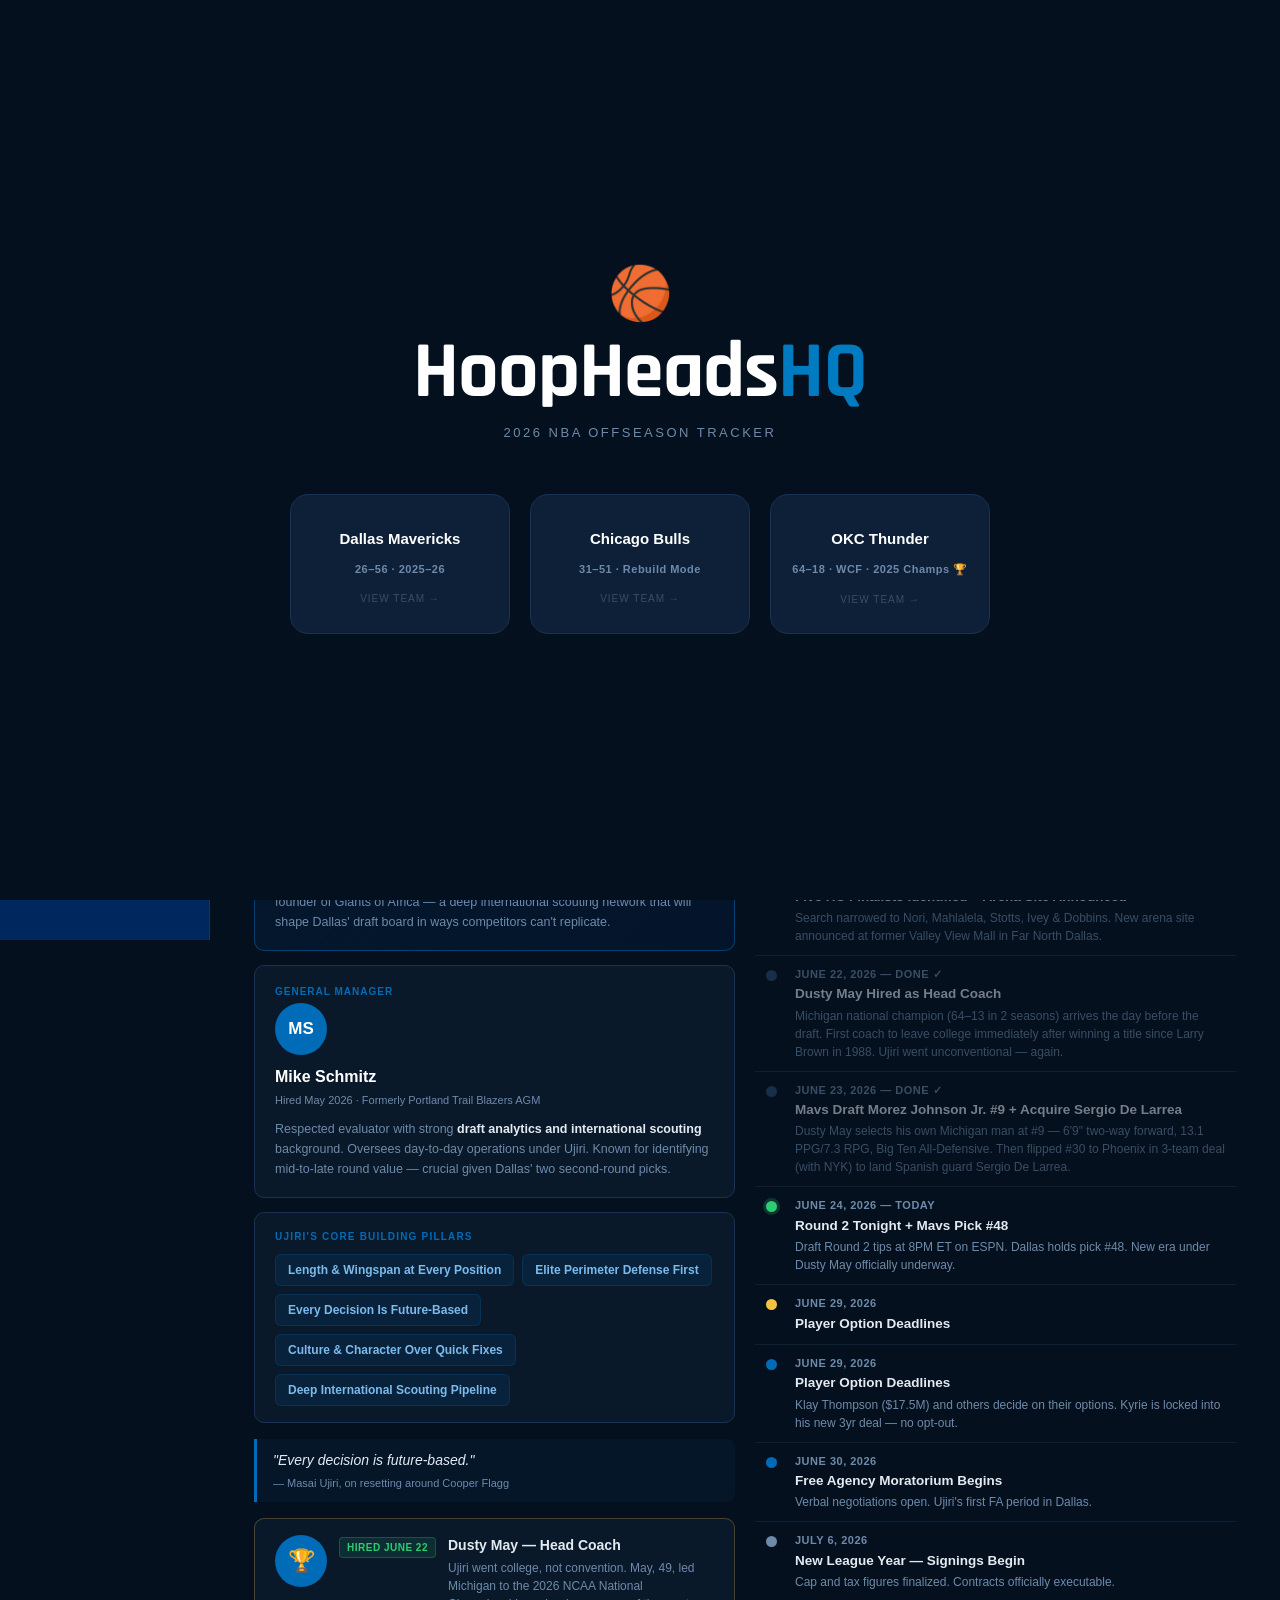
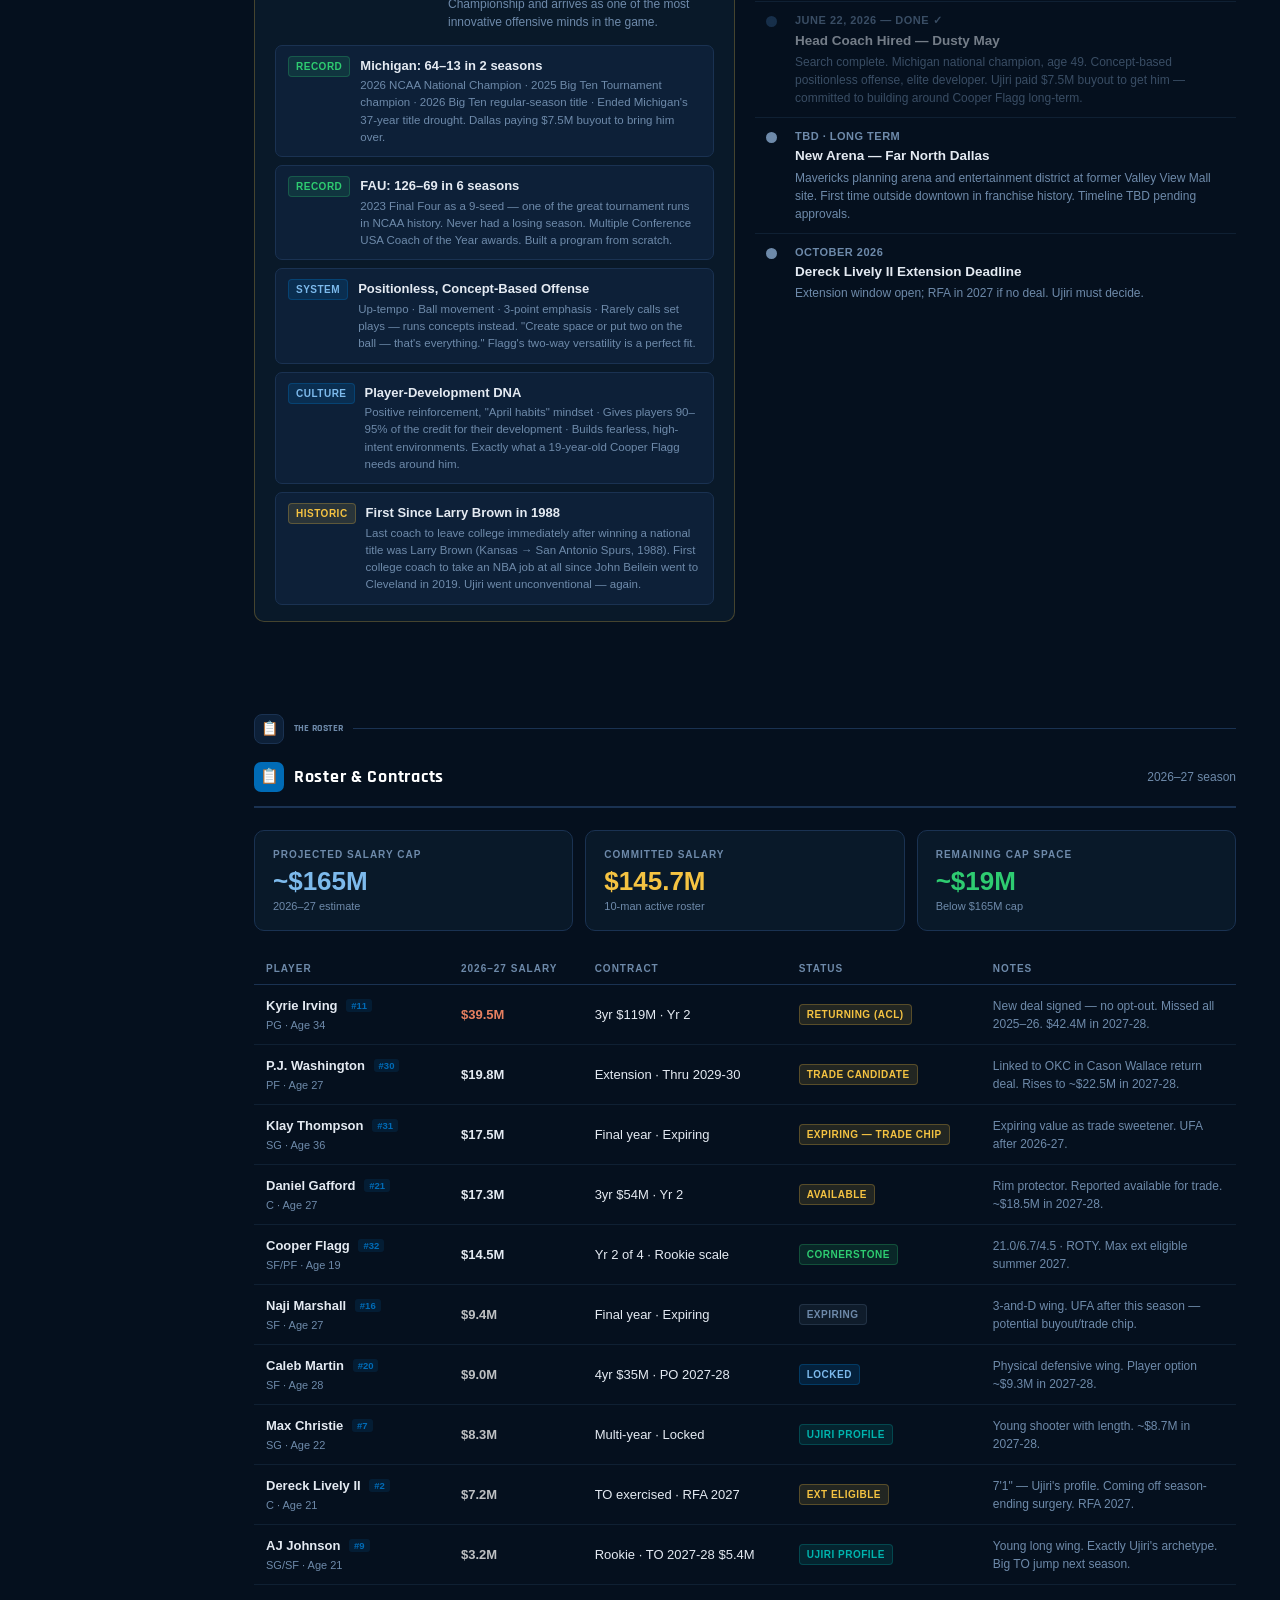
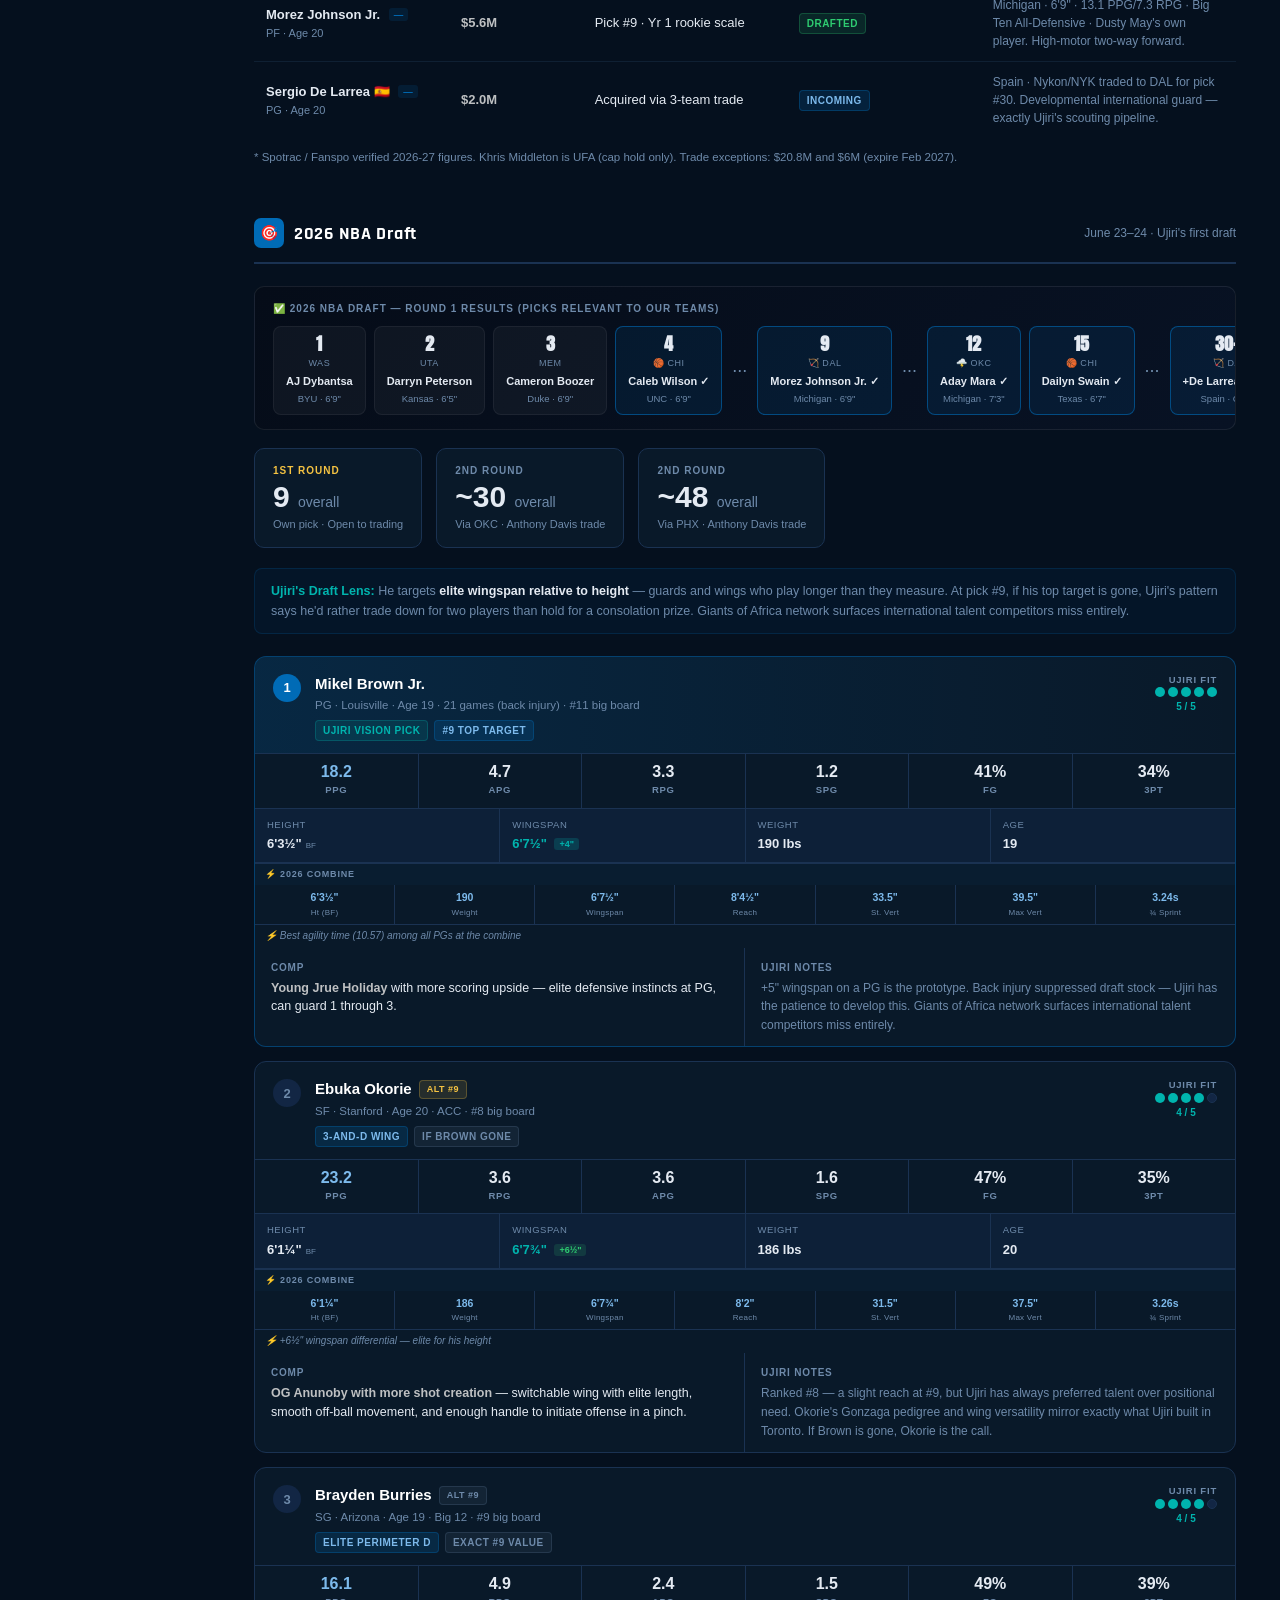
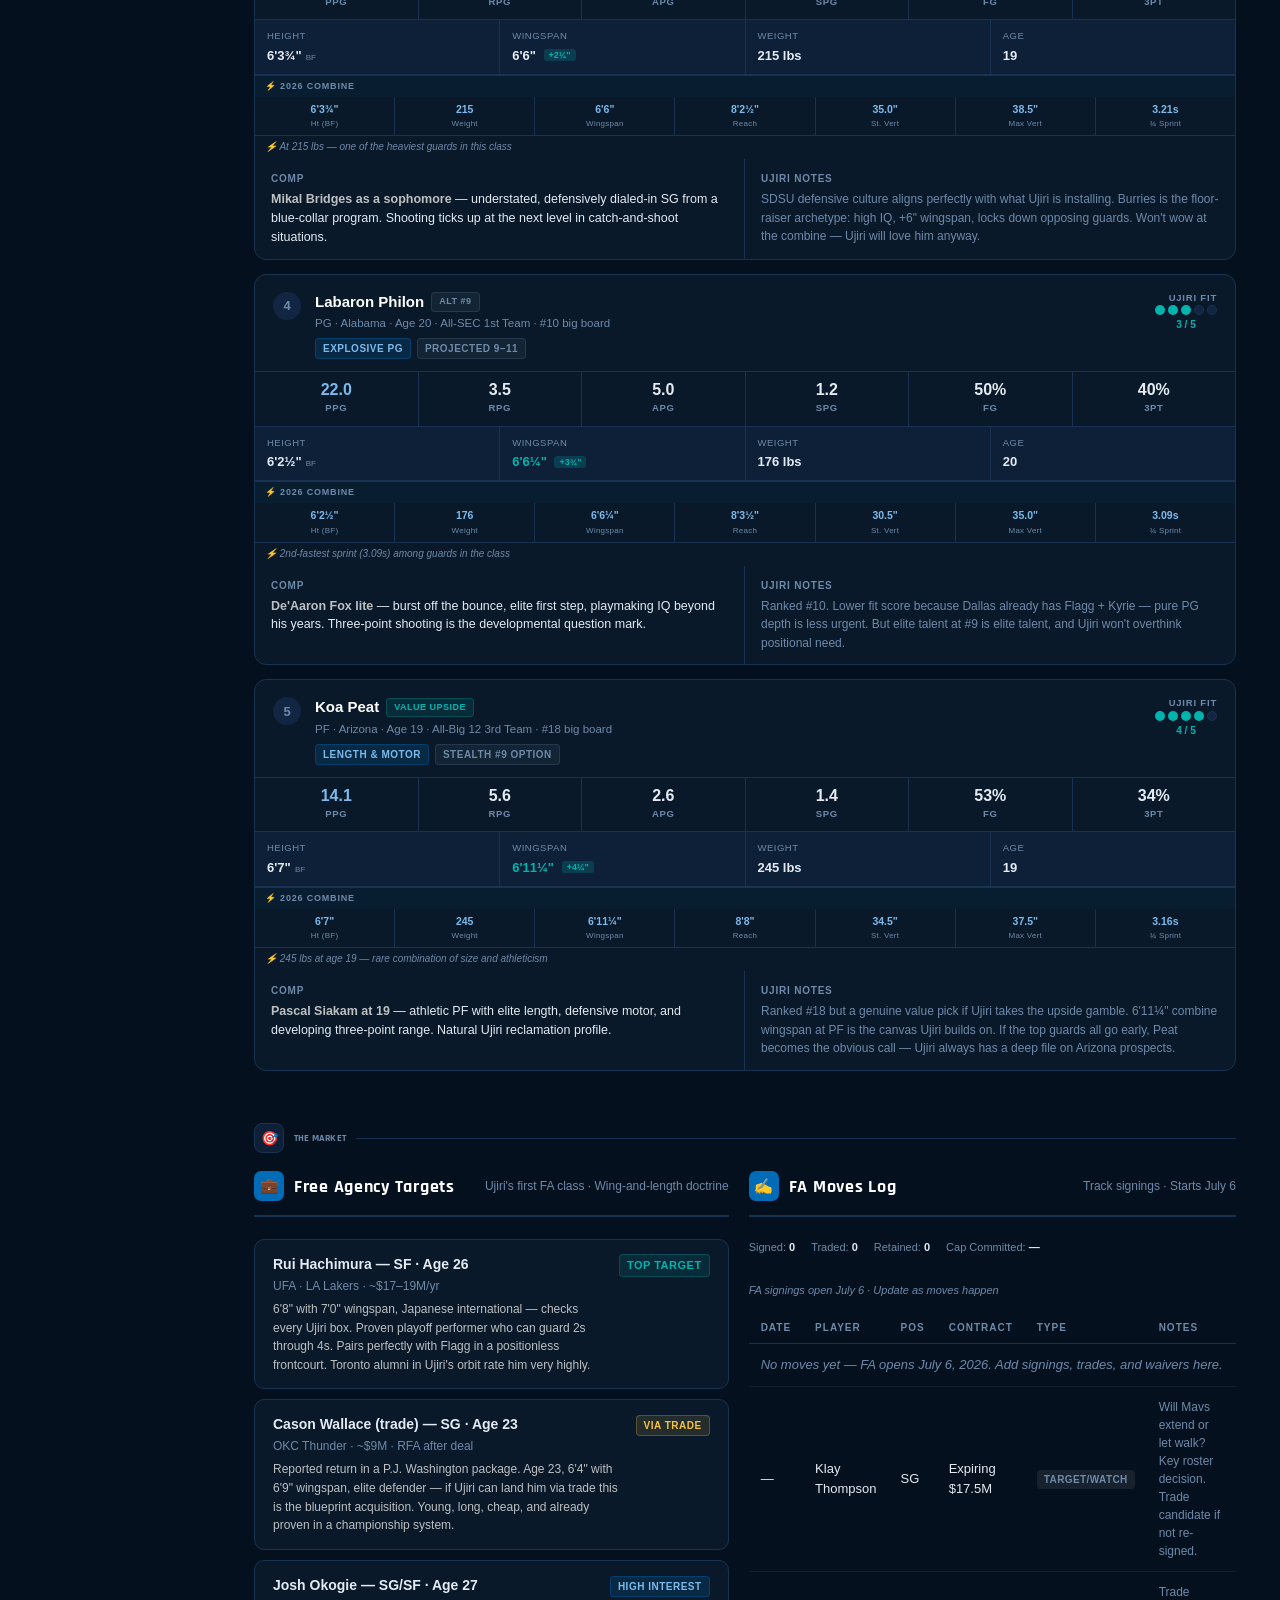
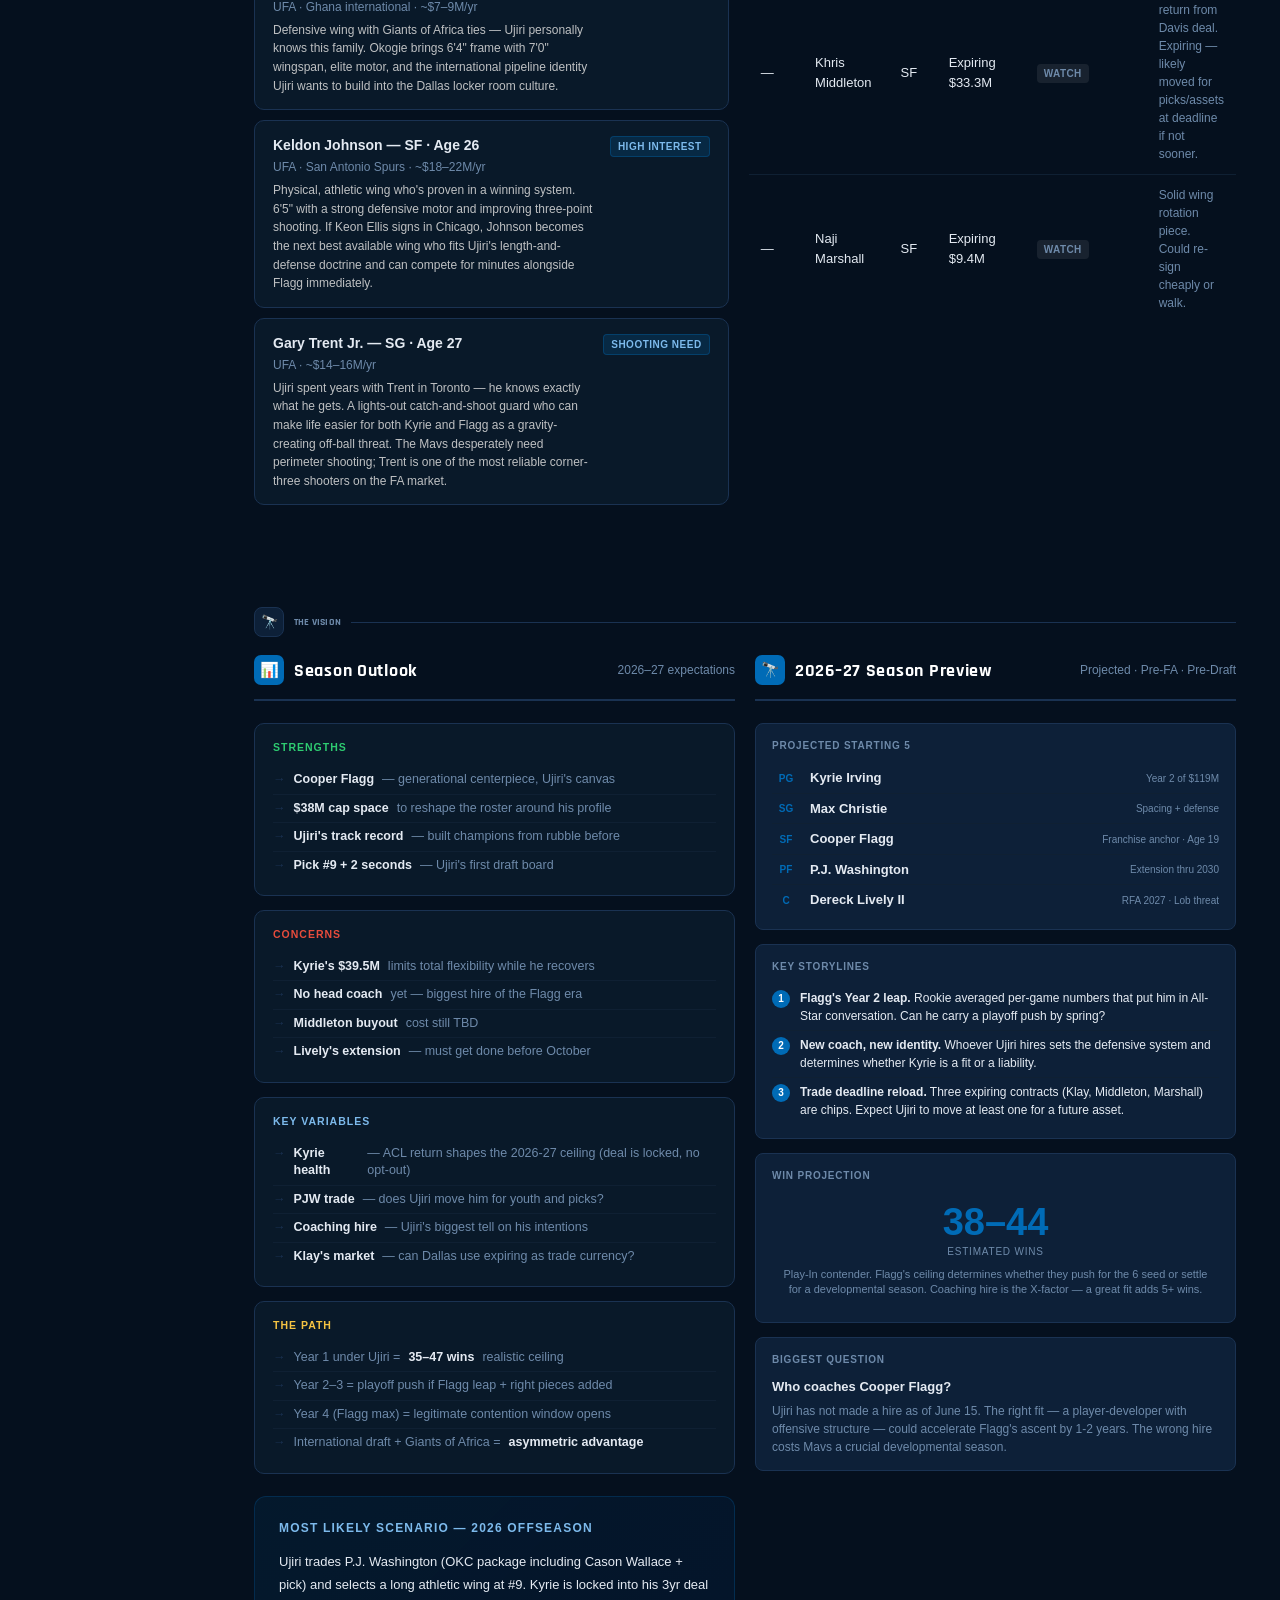
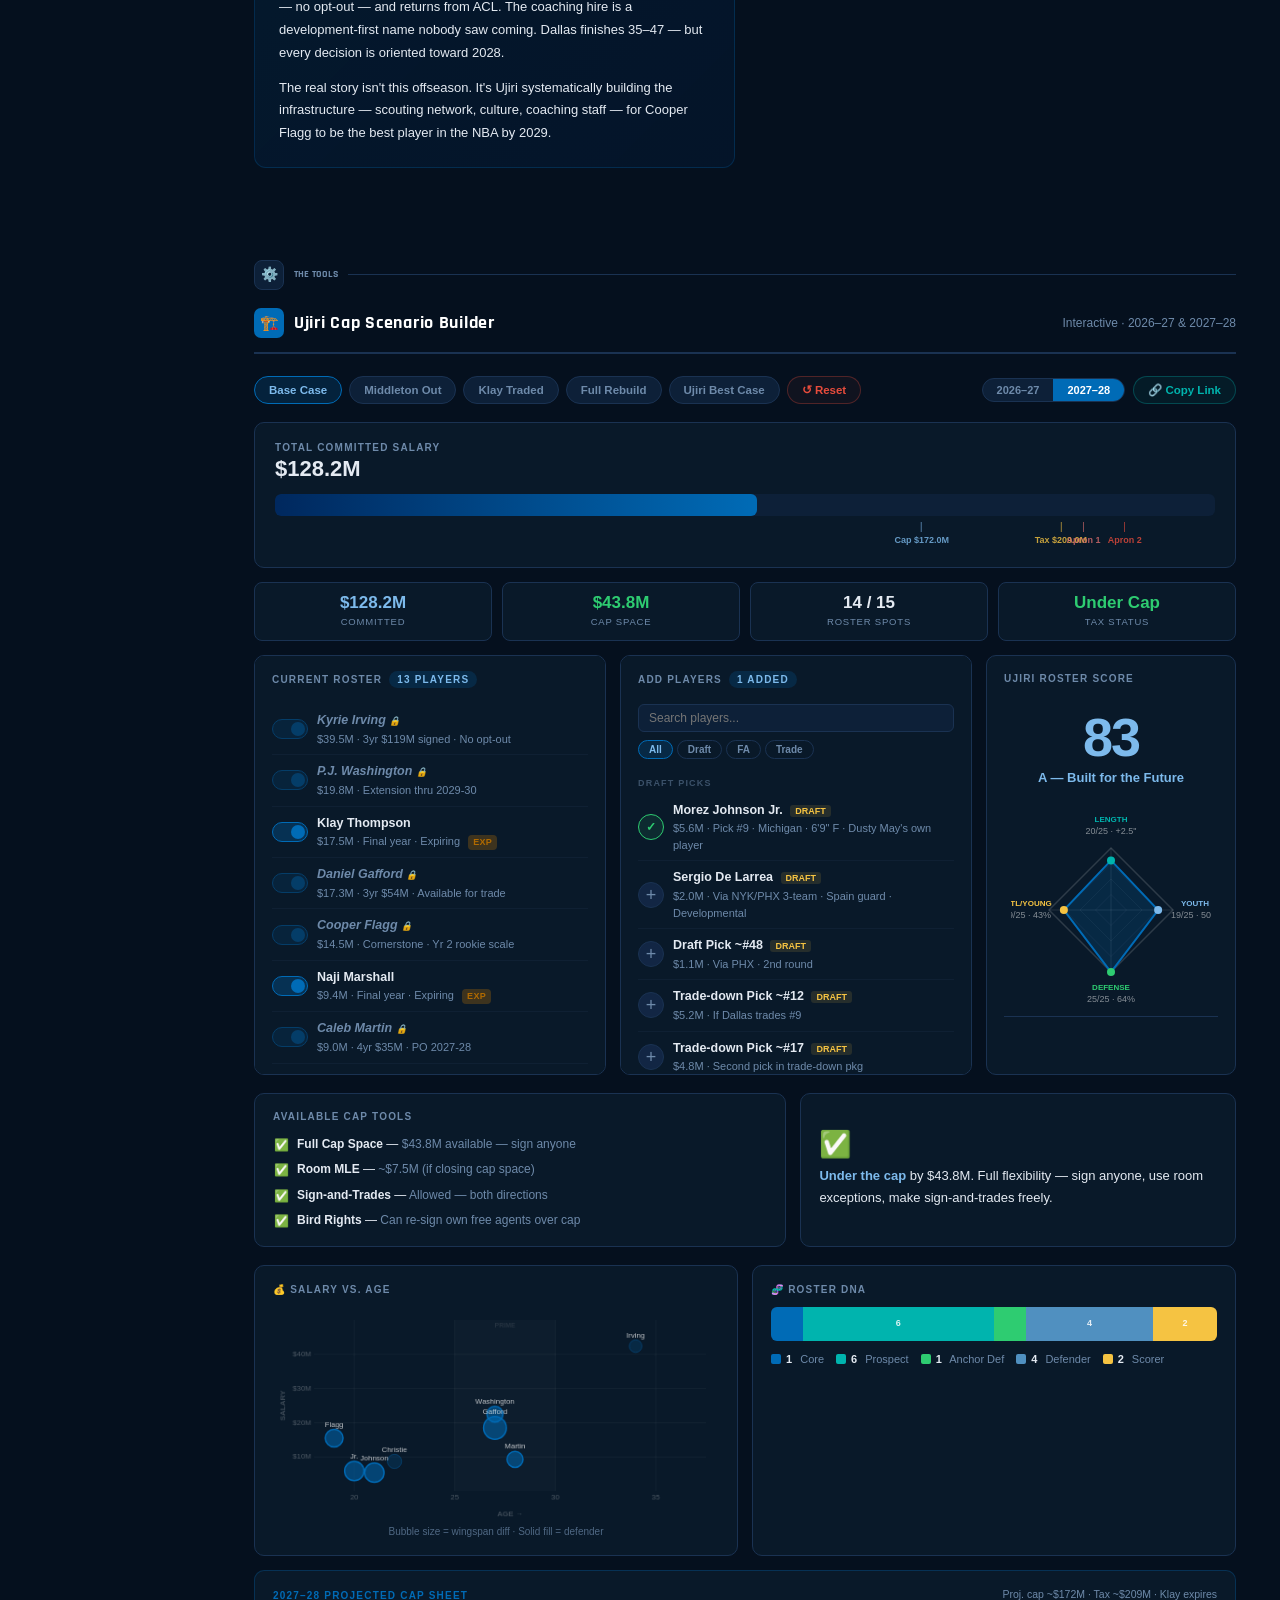
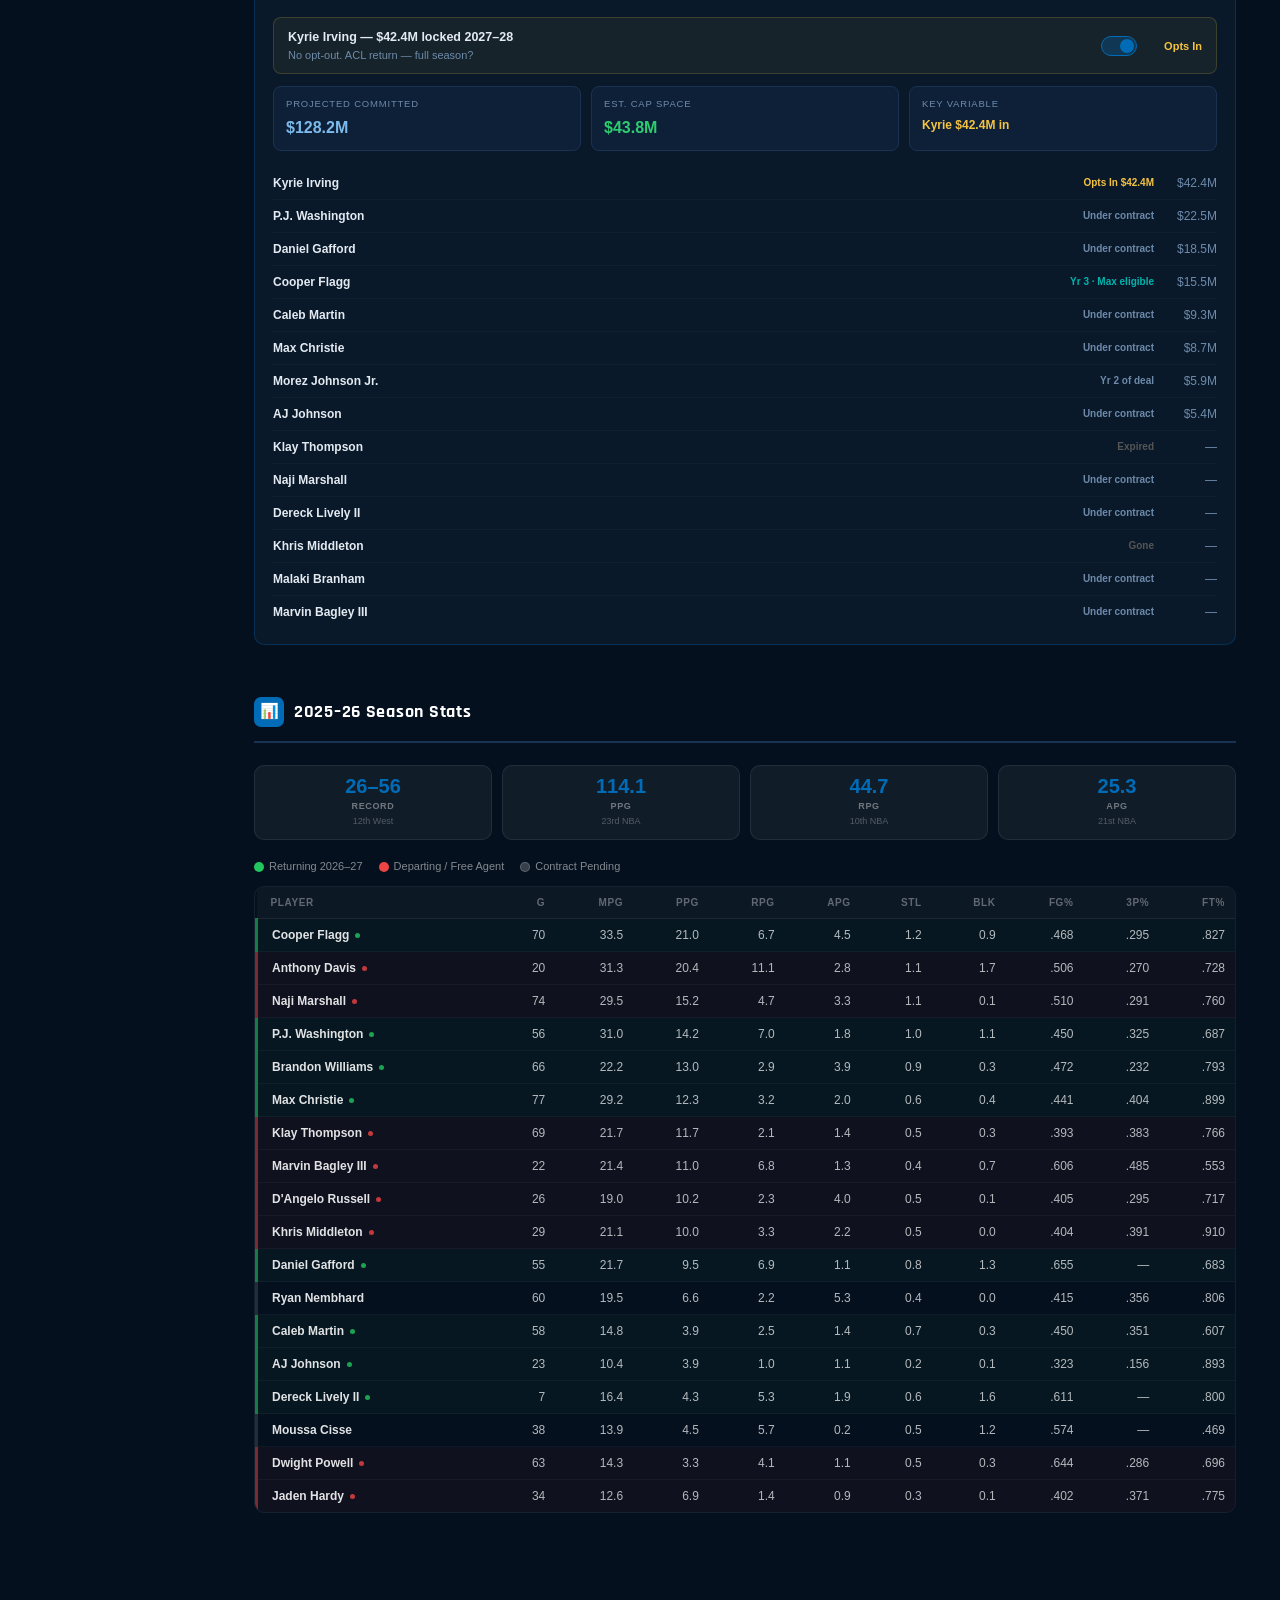
==== commit 5ae6f175: "Update index.html fix" ====
--- a/index.html
+++ b/index.html
@@ -332,6 +332,8 @@
         <tr><td><div class="p-row-player"><img class="p-headshot" src="https://cdn.nba.com/headshots/nba/latest/260x190/1631108.png" onerror="this.style.display='none'" alt="Max Christie"><div><div class="p-name">Max Christie <span class="jersey-num">#7</span></div><div class="p-pos" data-age-base="22">SG · Age 22</div></div></div></td><td><span class="sal lo">$8.3M</span></td><td>Multi-year · Locked</td><td><span class="badge badge-teal">Ujiri Profile</span></td><td class="note-cell">Young shooter with length. ~$8.7M in 2027-28.</td></tr>
         <tr><td><div class="p-row-player"><img class="p-headshot" src="https://cdn.nba.com/headshots/nba/latest/260x190/1641726.png" onerror="this.style.display='none'" alt="Dereck Lively II"><div><div class="p-name">Dereck Lively II <span class="jersey-num">#2</span></div><div class="p-pos" data-age-base="21">C · Age 21</div></div></div></td><td><span class="sal lo">$7.2M</span></td><td>TO exercised · RFA 2027</td><td><span class="badge badge-yellow">Ext Eligible</span></td><td class="note-cell">7'1" — Ujiri's profile. Coming off season-ending surgery. RFA 2027.</td></tr>
         <tr><td><div class="p-row-player"><img class="p-headshot" src="https://cdn.nba.com/headshots/nba/latest/260x190/1642358.png" onerror="this.style.display='none'" alt="AJ Johnson"><div><div class="p-name">AJ Johnson <span class="jersey-num">#9</span></div><div class="p-pos" data-age-base="21">SG/SF · Age 21</div></div></div></td><td><span class="sal lo">$3.2M</span></td><td>Rookie · TO 2027-28 $5.4M</td><td><span class="badge badge-teal">Ujiri Profile</span></td><td class="note-cell">Young long wing. Exactly Ujiri's archetype. Big TO jump next season.</td></tr>
+        <tr><td><div class="p-row-player"><img class="p-headshot" src="" onerror="this.style.display='none'" alt="Morez Johnson Jr."><div><div class="p-name">Morez Johnson Jr. <span class="jersey-num">—</span></div><div class="p-pos" data-age-base="20">PF · Age 20</div></div></div></td><td><span class="sal lo">$5.6M</span></td><td>Pick #9 · Yr 1 rookie scale</td><td><span class="badge badge-green">Drafted</span></td><td class="note-cell">Michigan · 6'9" · 13.1 PPG/7.3 RPG · Big Ten All-Defensive · Dusty May's own player. High-motor two-way forward.</td></tr>
+        <tr><td><div class="p-row-player"><img class="p-headshot" src="" onerror="this.style.display='none'" alt="Sergio De Larrea"><div><div class="p-name">Sergio De Larrea 🇪🇸 <span class="jersey-num">—</span></div><div class="p-pos" data-age-base="20">PG · Age 20</div></div></div></td><td><span class="sal lo">$2.0M</span></td><td>Acquired via 3-team trade</td><td><span class="badge badge-blue">Incoming</span></td><td class="note-cell">Spain · Nykon/NYK traded to DAL for pick #30. Developmental international guard — exactly Ujiri's scouting pipeline.</td></tr>
       </tbody>
     </table></div>
     <div style="margin-top:11px;font-size:11.5px;color:var(--muted);">* Spotrac / Fanspo verified 2026-27 figures. Khris Middleton is UFA (cap hold only). Trade exceptions: $20.8M and $6M (expire Feb 2027).</div>
@@ -340,7 +342,7 @@
   <!-- DRAFT -->
   <section class="section" id="mavs-draft">
     <div class="section-header"><div class="section-icon">🎯</div><div class="section-title">2026 NBA Draft</div><div class="section-sub">June 23–24 · Ujiri's first draft</div></div>
-    <div class="draft-landscape"><div class="dl-title">📋 2026 Draft Class Consensus — Top Picks</div><div class="dl-picks"><div class="dl-pick"><div class="dl-pick-num">1</div><div class="dl-pick-team">WAS</div><div class="dl-pick-name">AJ Dybantsa</div><div class="dl-pick-school">BYU · 6'9"</div></div><div class="dl-pick"><div class="dl-pick-num">2</div><div class="dl-pick-team">MEM?</div><div class="dl-pick-name">Darryn Peterson</div><div class="dl-pick-school">Kansas · 6'6"</div></div><div class="dl-pick"><div class="dl-pick-num">3</div><div class="dl-pick-team">ATL?</div><div class="dl-pick-name">Cameron Boozer</div><div class="dl-pick-school">Duke · 6'9"</div></div><div class="dl-pick"><div class="dl-pick-num">4</div><div class="dl-pick-team">🏀 CHI</div><div class="dl-pick-name">Caleb Wilson</div><div class="dl-pick-school">UNC · 6'9"</div></div><div class="dl-pick"><div class="dl-pick-num">5</div><div class="dl-pick-team">UTA?</div><div class="dl-pick-name">Nate Ament</div><div class="dl-pick-school">Tennessee · 6'9"</div></div><div class="dl-divider">···</div><div class="dl-pick own"><div class="dl-pick-num">9</div><div class="dl-pick-team">🏹 DAL</div><div class="dl-pick-name">Brown Jr. / Burries</div><div class="dl-pick-school">Ujiri Target</div></div><div class="dl-divider">···</div><div class="dl-pick"><div class="dl-pick-num">12</div><div class="dl-pick-team">🌩️ OKC</div><div class="dl-pick-name">Yaxel Lendeborg</div><div class="dl-pick-school">Michigan · 6'9"</div></div></div></div>
+    <div class="draft-landscape"><div class="dl-title">✅ 2026 NBA Draft — Round 1 Results (Picks Relevant to Our Teams)</div><div class="dl-picks"><div class="dl-pick"><div class="dl-pick-num">1</div><div class="dl-pick-team">WAS</div><div class="dl-pick-name">AJ Dybantsa</div><div class="dl-pick-school">BYU · 6'9"</div></div><div class="dl-pick"><div class="dl-pick-num">2</div><div class="dl-pick-team">UTA</div><div class="dl-pick-name">Darryn Peterson</div><div class="dl-pick-school">Kansas · 6'5"</div></div><div class="dl-pick"><div class="dl-pick-num">3</div><div class="dl-pick-team">MEM</div><div class="dl-pick-name">Cameron Boozer</div><div class="dl-pick-school">Duke · 6'9"</div></div><div class="dl-pick own"><div class="dl-pick-num">4</div><div class="dl-pick-team">🏀 CHI</div><div class="dl-pick-name">Caleb Wilson ✓</div><div class="dl-pick-school">UNC · 6'9"</div></div><div class="dl-divider">···</div><div class="dl-pick own"><div class="dl-pick-num">9</div><div class="dl-pick-team">🏹 DAL</div><div class="dl-pick-name">Morez Johnson Jr. ✓</div><div class="dl-pick-school">Michigan · 6'9"</div></div><div class="dl-divider">···</div><div class="dl-pick own"><div class="dl-pick-num">12</div><div class="dl-pick-team">🌩️ OKC</div><div class="dl-pick-name">Aday Mara ✓</div><div class="dl-pick-school">Michigan · 7'3"</div></div><div class="dl-pick own"><div class="dl-pick-num">15</div><div class="dl-pick-team">🏀 CHI</div><div class="dl-pick-name">Dailyn Swain ✓</div><div class="dl-pick-school">Texas · 6'7"</div></div><div class="dl-divider">···</div><div class="dl-pick own"><div class="dl-pick-num">30→</div><div class="dl-pick-team">🏹 DAL</div><div class="dl-pick-name">+De Larrea (trade)</div><div class="dl-pick-school">Spain · Guard</div></div></div></div>
     <div class="pick-row">
       <div class="pick-card"><div class="pick-round r1">1st Round</div><div class="pick-num">9 <span>overall</span></div><div class="pick-source">Own pick · Open to trading</div></div>
       <div class="pick-card"><div class="pick-round r2">2nd Round</div><div class="pick-num">~30 <span>overall</span></div><div class="pick-source">Via OKC · Anthony Davis trade</div></div>
@@ -2626,7 +2628,7 @@
           <div>Team</div>
           <div>Player · School</div>
         </div>
-      <div class="dt-row" id="row-1" data-pick="1" data-our="" onclick="dtClickRow(this,1)" style="cursor:pointer;"><div class="dt-row-pick">1</div><div class="dt-row-team">Wizards</div><div class="dt-row-player"><div class="player-name" id="pname-1">AJ Dybantsa</div><div class="player-meta" id="pmeta-1">SF · BYU · 6\'9"</div></div></div><div class="dt-row" id="row-2" data-pick="2" data-our="" onclick="dtClickRow(this,2)" style="cursor:pointer;"><div class="dt-row-pick">2</div><div class="dt-row-team">Jazz</div><div class="dt-row-player"><div class="player-name" id="pname-2">Darryn Peterson</div><div class="player-meta" id="pmeta-2">PG · Kansas · 6\'5"</div></div></div><div class="dt-row" id="row-3" data-pick="3" data-our="" onclick="dtClickRow(this,3)" style="cursor:pointer;"><div class="dt-row-pick">3</div><div class="dt-row-team">Grizzlies</div><div class="dt-row-player"><div class="player-name" id="pname-3">Cameron Boozer</div><div class="player-meta" id="pmeta-3">PF · Duke · 6\'9"</div></div></div><div class="dt-row our-pick bulls-row" id="row-4" data-pick="4" data-our="bulls" onclick="dtClickRow(this,4)" style="cursor:pointer;"><div class="dt-row-pick own">4</div><div class="dt-row-team">Bulls</div><div class="dt-row-player"><div class="player-name" id="pname-4">Caleb Wilson<span style="font-size:9px;background:rgba(255,107,53,.2);border:1px solid rgba(255,107,53,.4);border-radius:3px;padding:1px 5px;color:#FF6B35;font-weight:700;margin-left:4px;">🏀 OUR PICK</span></div><div class="player-meta" id="pmeta-4">SF/PF · North Carolina · 6\'9"</div></div></div><div class="dt-row" id="row-5" data-pick="5" data-our="" onclick="dtClickRow(this,5)" style="cursor:pointer;"><div class="dt-row-pick">5</div><div class="dt-row-team">Clippers (via IND)</div><div class="dt-row-player"><div class="player-name" id="pname-5">Keaton Wagler</div><div class="player-meta" id="pmeta-5">PG/SG · Illinois · 6\'4"</div></div></div><div class="dt-row" id="row-6" data-pick="6" data-our="" onclick="dtClickRow(this,6)" style="cursor:pointer;"><div class="dt-row-pick">6</div><div class="dt-row-team">Nets</div><div class="dt-row-player"><div class="player-name" id="pname-6">Darius Acuff Jr.</div><div class="player-meta" id="pmeta-6">PG · Arkansas · 6'2"</div></div></div><div class="dt-row" id="row-7" data-pick="7" data-our="" onclick="dtClickRow(this,7)" style="cursor:pointer;"><div class="dt-row-pick">7</div><div class="dt-row-team">Kings</div><div class="dt-row-player"><div class="player-name" id="pname-7">Kingston Flemings</div><div class="player-meta" id="pmeta-7">PG/SG · Houston · 6'4"</div></div></div><div class="dt-row" id="row-8" data-pick="8" data-our="" onclick="dtClickRow(this,8)" style="cursor:pointer;"><div class="dt-row-pick">8</div><div class="dt-row-team">Hawks (via NO)</div><div class="dt-row-player"><div class="player-name" id="pname-8">Aday Mara</div><div class="player-meta" id="pmeta-8">C · Michigan · 7'3"</div></div></div><div class="dt-row our-pick mavs-row" id="row-9" data-pick="9" data-our="mavs" onclick="dtClickRow(this,9)" style="cursor:pointer;"><div class="dt-row-pick own">9</div><div class="dt-row-team">Mavericks</div><div class="dt-row-player"><div class="player-name" id="pname-9">Mikel Brown Jr.<span style="font-size:9px;background:rgba(255,107,53,.2);border:1px solid rgba(255,107,53,.4);border-radius:3px;padding:1px 5px;color:#FF6B35;font-weight:700;margin-left:4px;">🏹 OUR PICK</span></div><div class="player-meta" id="pmeta-9">PG · Louisville · 6'5"</div></div></div><div class="dt-row" id="row-10" data-pick="10" data-our="" onclick="dtClickRow(this,10)" style="cursor:pointer;"><div class="dt-row-pick">10</div><div class="dt-row-team">Bucks</div><div class="dt-row-player"><div class="player-name" id="pname-10">Nate Ament</div><div class="player-meta" id="pmeta-10">SF · Tennessee · 6\'9"</div></div></div><div class="dt-row" id="row-11" data-pick="11" data-our="" onclick="dtClickRow(this,11)" style="cursor:pointer;"><div class="dt-row-pick">11</div><div class="dt-row-team">Warriors</div><div class="dt-row-player"><div class="player-name" id="pname-11">Brayden Burries</div><div class="player-meta" id="pmeta-11">SG · Arizona · 6'5"</div></div></div><div class="dt-row our-pick thunder-row" id="row-12" data-pick="12" data-our="thunder" onclick="dtClickRow(this,12)" style="cursor:pointer;"><div class="dt-row-pick own">12</div><div class="dt-row-team">Thunder</div><div class="dt-row-player"><div class="player-name" id="pname-12">Yaxel Lendeborg<span style="font-size:9px;background:rgba(255,107,53,.2);border:1px solid rgba(255,107,53,.4);border-radius:3px;padding:1px 5px;color:#FF6B35;font-weight:700;margin-left:4px;">🌩️ OUR PICK</span></div><div class="player-meta" id="pmeta-12">PF · Michigan · 6'9"</div></div></div><div class="dt-row" id="row-13" data-pick="13" data-our="" onclick="dtClickRow(this,13)" style="cursor:pointer;"><div class="dt-row-pick">13</div><div class="dt-row-team">Heat</div><div class="dt-row-player"><div class="player-name" id="pname-13">Labaron Philon Jr.</div><div class="player-meta" id="pmeta-13">PG · Alabama · 6'3"</div></div></div><div class="dt-row" id="row-14" data-pick="14" data-our="" onclick="dtClickRow(this,14)" style="cursor:pointer;"><div class="dt-row-pick">14</div><div class="dt-row-team">Hornets</div><div class="dt-row-player"><div class="player-name" id="pname-14">Karim López</div><div class="player-meta" id="pmeta-14">F · Mexico · 6'8"</div></div></div><div class="dt-row our-pick bulls-row" id="row-15" data-pick="15" data-our="bulls" onclick="dtClickRow(this,15)" style="cursor:pointer;"><div class="dt-row-pick own">15</div><div class="dt-row-team">Bulls</div><div class="dt-row-player"><div class="player-name" id="pname-15">Cameron Carr<span style="font-size:9px;background:rgba(255,107,53,.2);border:1px solid rgba(255,107,53,.4);border-radius:3px;padding:1px 5px;color:#FF6B35;font-weight:700;margin-left:4px;">🏀 OUR PICK</span></div><div class="player-meta" id="pmeta-15">SG/SF · Baylor · 6'5"</div></div></div><div class="dt-row" id="row-16" data-pick="16" data-our="" onclick="dtClickRow(this,16)" style="cursor:pointer;"><div class="dt-row-pick">16</div><div class="dt-row-team">Grizzlies (via PHX)</div><div class="dt-row-player"><div class="player-name" id="pname-16">Christian Anderson</div><div class="player-meta" id="pmeta-16">PG · Texas Tech · 6'1"</div></div></div><div class="dt-row our-pick thunder-row" id="row-17" data-pick="17" data-our="thunder" onclick="dtClickRow(this,17)" style="cursor:pointer;"><div class="dt-row-pick own">17</div><div class="dt-row-team">Thunder</div><div class="dt-row-player"><div class="player-name" id="pname-17">Morez Johnson Jr.<span style="font-size:9px;background:rgba(255,107,53,.2);border:1px solid rgba(255,107,53,.4);border-radius:3px;padding:1px 5px;color:#FF6B35;font-weight:700;margin-left:4px;">🌩️ OUR PICK</span></div><div class="player-meta" id="pmeta-17">PF/C · Michigan · 6'9"</div></div></div><div class="dt-row" id="row-18" data-pick="18" data-our="" onclick="dtClickRow(this,18)" style="cursor:pointer;"><div class="dt-row-pick">18</div><div class="dt-row-team">Hornets (via ORL)</div><div class="dt-row-player"><div class="player-name" id="pname-18">Hannes Steinbach</div><div class="player-meta" id="pmeta-18">PF/C · Washington · 6'10"</div></div></div><div class="dt-row" id="row-19" data-pick="19" data-our="" onclick="dtClickRow(this,19)" style="cursor:pointer;"><div class="dt-row-pick">19</div><div class="dt-row-team">Raptors</div><div class="dt-row-player"><div class="player-name" id="pname-19">Bennett Stirtz</div><div class="player-meta" id="pmeta-19">PG · Iowa · 6'3"</div></div></div><div class="dt-row" id="row-20" data-pick="20" data-our="" onclick="dtClickRow(this,20)" style="cursor:pointer;"><div class="dt-row-pick">20</div><div class="dt-row-team">Spurs (via ATL)</div><div class="dt-row-player"><div class="player-name" id="pname-20">Jayden Quaintance</div><div class="player-meta" id="pmeta-20">C · Kentucky · 6'9"</div></div></div><div class="dt-row" id="row-21" data-pick="21" data-our="" onclick="dtClickRow(this,21)" style="cursor:pointer;"><div class="dt-row-pick">21</div><div class="dt-row-team">Pistons (via MIN)</div><div class="dt-row-player"><div class="player-name" id="pname-21">Isaiah Evans</div><div class="player-meta" id="pmeta-21">SG · Duke · 6'6"</div></div></div><div class="dt-row" id="row-22" data-pick="22" data-our="" onclick="dtClickRow(this,22)" style="cursor:pointer;"><div class="dt-row-pick">22</div><div class="dt-row-team">Sixers (via HOU)</div><div class="dt-row-player"><div class="player-name" id="pname-22">Allen Graves</div><div class="player-meta" id="pmeta-22">PF · Santa Clara · 6'8"</div></div></div><div class="dt-row" id="row-23" data-pick="23" data-our="" onclick="dtClickRow(this,23)" style="cursor:pointer;"><div class="dt-row-pick">23</div><div class="dt-row-team">Hawks (via CLE)</div><div class="dt-row-player"><div class="player-name" id="pname-23">Ebuka Okorie</div><div class="player-meta" id="pmeta-23">PG · Stanford · 6'1"</div></div></div><div class="dt-row" id="row-24" data-pick="24" data-our="" onclick="dtClickRow(this,24)" style="cursor:pointer;"><div class="dt-row-pick">24</div><div class="dt-row-team">Knicks</div><div class="dt-row-player"><div class="player-name" id="pname-24">Chris Cenac Jr.</div><div class="player-meta" id="pmeta-24">PF/C · Houston · 6'10"</div></div></div><div class="dt-row" id="row-25" data-pick="25" data-our="" onclick="dtClickRow(this,25)" style="cursor:pointer;"><div class="dt-row-pick">25</div><div class="dt-row-team">Lakers</div><div class="dt-row-player"><div class="player-name" id="pname-25">Tarris Reed Jr.</div><div class="player-meta" id="pmeta-25">C · UConn · 6\'10"</div></div></div><div class="dt-row" id="row-26" data-pick="26" data-our="" onclick="dtClickRow(this,26)" style="cursor:pointer;"><div class="dt-row-pick">26</div><div class="dt-row-team">Nuggets</div><div class="dt-row-player"><div class="player-name" id="pname-26">Dailyn Swain</div><div class="player-meta" id="pmeta-26">SG/SF · Texas · 6'7"</div></div></div><div class="dt-row" id="row-27" data-pick="27" data-our="" onclick="dtClickRow(this,27)" style="cursor:pointer;"><div class="dt-row-pick">27</div><div class="dt-row-team">Celtics</div><div class="dt-row-player"><div class="player-name" id="pname-27">Koa Peat</div><div class="player-meta" id="pmeta-27">PF/SF · Arizona · 6'8"</div></div></div><div class="dt-row" id="row-28" data-pick="28" data-our="" onclick="dtClickRow(this,28)" style="cursor:pointer;"><div class="dt-row-pick">28</div><div class="dt-row-team">Timberwolves (via DET)</div><div class="dt-row-player"><div class="player-name" id="pname-28">Joshua Jefferson</div><div class="player-meta" id="pmeta-28">SF/PF · Iowa State · 6\'9"</div></div></div><div class="dt-row" id="row-29" data-pick="29" data-our="" onclick="dtClickRow(this,29)" style="cursor:pointer;"><div class="dt-row-pick">29</div><div class="dt-row-team">Cavaliers (via SA)</div><div class="dt-row-player"><div class="player-name" id="pname-29">Zuby Ejiofor</div><div class="player-meta" id="pmeta-29">PF/C · St. John's · 6'8"</div></div></div><div class="dt-row our-pick mavs-row" id="row-30" data-pick="30" data-our="mavs" onclick="dtClickRow(this,30)" style="cursor:pointer;"><div class="dt-row-pick own">30</div><div class="dt-row-team">Mavericks</div><div class="dt-row-player"><div class="player-name" id="pname-30">Joshua Jefferson<span style="font-size:9px;background:rgba(255,107,53,.2);border:1px solid rgba(255,107,53,.4);border-radius:3px;padding:1px 5px;color:#FF6B35;font-weight:700;margin-left:4px;">🏹 OUR PICK</span></div><div class="player-meta" id="pmeta-30">SF/PF · Iowa State · 6'8"</div></div></div>
+      <div class="dt-row" id="row-1" data-pick="1" data-our="" onclick="dtClickRow(this,1)" style="cursor:pointer;"><div class="dt-row-pick">1</div><div class="dt-row-team">Wizards</div><div class="dt-row-player"><div class="player-name" id="pname-1">AJ Dybantsa</div><div class="player-meta" id="pmeta-1">SF · BYU · 6\'9"</div></div></div><div class="dt-row" id="row-2" data-pick="2" data-our="" onclick="dtClickRow(this,2)" style="cursor:pointer;"><div class="dt-row-pick">2</div><div class="dt-row-team">Jazz</div><div class="dt-row-player"><div class="player-name" id="pname-2">Darryn Peterson</div><div class="player-meta" id="pmeta-2">PG · Kansas · 6\'5"</div></div></div><div class="dt-row" id="row-3" data-pick="3" data-our="" onclick="dtClickRow(this,3)" style="cursor:pointer;"><div class="dt-row-pick">3</div><div class="dt-row-team">Grizzlies</div><div class="dt-row-player"><div class="player-name" id="pname-3">Cameron Boozer</div><div class="player-meta" id="pmeta-3">PF · Duke · 6\'9"</div></div></div><div class="dt-row our-pick bulls-row" id="row-4" data-pick="4" data-our="bulls" onclick="dtClickRow(this,4)" style="cursor:pointer;"><div class="dt-row-pick own">4</div><div class="dt-row-team">Bulls</div><div class="dt-row-player"><div class="player-name" id="pname-4">Caleb Wilson<span style="font-size:9px;background:rgba(255,107,53,.2);border:1px solid rgba(255,107,53,.4);border-radius:3px;padding:1px 5px;color:#FF6B35;font-weight:700;margin-left:4px;">🏀 OUR PICK</span></div><div class="player-meta" id="pmeta-4">SF/PF · North Carolina · 6\'9"</div></div></div><div class="dt-row" id="row-5" data-pick="5" data-our="" onclick="dtClickRow(this,5)" style="cursor:pointer;"><div class="dt-row-pick">5</div><div class="dt-row-team">Clippers (via IND)</div><div class="dt-row-player"><div class="player-name" id="pname-5">Keaton Wagler</div><div class="player-meta" id="pmeta-5">PG/SG · Illinois · 6\'4"</div></div></div><div class="dt-row" id="row-6" data-pick="6" data-our="" onclick="dtClickRow(this,6)" style="cursor:pointer;"><div class="dt-row-pick">6</div><div class="dt-row-team">Nets</div><div class="dt-row-player"><div class="player-name" id="pname-6">Darius Acuff Jr.</div><div class="player-meta" id="pmeta-6">PG · Arkansas · 6'2"</div></div></div><div class="dt-row" id="row-7" data-pick="7" data-our="" onclick="dtClickRow(this,7)" style="cursor:pointer;"><div class="dt-row-pick">7</div><div class="dt-row-team">Kings</div><div class="dt-row-player"><div class="player-name" id="pname-7">Kingston Flemings</div><div class="player-meta" id="pmeta-7">PG/SG · Houston · 6'4"</div></div></div><div class="dt-row" id="row-8" data-pick="8" data-our="" onclick="dtClickRow(this,8)" style="cursor:pointer;"><div class="dt-row-pick">8</div><div class="dt-row-team">Hawks (via NO)</div><div class="dt-row-player"><div class="player-name" id="pname-8">Aday Mara</div><div class="player-meta" id="pmeta-8">C · Michigan · 7'3"</div></div></div><div class="dt-row our-pick mavs-row" id="row-9" data-pick="9" data-our="mavs" onclick="dtClickRow(this,9)" style="cursor:pointer;"><div class="dt-row-pick own">9</div><div class="dt-row-team">Mavericks</div><div class="dt-row-player"><div class="player-name" id="pname-9">Morez Johnson Jr.<span style="font-size:9px;background:rgba(255,107,53,.2);border:1px solid rgba(255,107,53,.4);border-radius:3px;padding:1px 5px;color:#FF6B35;font-weight:700;margin-left:4px;">🏹 OUR PICK</span></div><div class="player-meta" id="pmeta-9">PF · Michigan · 6'9"</div></div></div><div class="dt-row" id="row-10" data-pick="10" data-our="" onclick="dtClickRow(this,10)" style="cursor:pointer;"><div class="dt-row-pick">10</div><div class="dt-row-team">Bucks</div><div class="dt-row-player"><div class="player-name" id="pname-10">Nate Ament</div><div class="player-meta" id="pmeta-10">SF · Tennessee · 6\'9"</div></div></div><div class="dt-row" id="row-11" data-pick="11" data-our="" onclick="dtClickRow(this,11)" style="cursor:pointer;"><div class="dt-row-pick">11</div><div class="dt-row-team">Warriors</div><div class="dt-row-player"><div class="player-name" id="pname-11">Brayden Burries</div><div class="player-meta" id="pmeta-11">SG · Arizona · 6'5"</div></div></div><div class="dt-row our-pick thunder-row" id="row-12" data-pick="12" data-our="thunder" onclick="dtClickRow(this,12)" style="cursor:pointer;"><div class="dt-row-pick own">12</div><div class="dt-row-team">Thunder</div><div class="dt-row-player"><div class="player-name" id="pname-12">Aday Mara<span style="font-size:9px;background:rgba(255,107,53,.2);border:1px solid rgba(255,107,53,.4);border-radius:3px;padding:1px 5px;color:#FF6B35;font-weight:700;margin-left:4px;">🌩️ OUR PICK</span></div><div class="player-meta" id="pmeta-12">C · Michigan · 7'3" · Spain</div></div></div><div class="dt-row" id="row-13" data-pick="13" data-our="" onclick="dtClickRow(this,13)" style="cursor:pointer;"><div class="dt-row-pick">13</div><div class="dt-row-team">Heat</div><div class="dt-row-player"><div class="player-name" id="pname-13">Labaron Philon Jr.</div><div class="player-meta" id="pmeta-13">PG · Alabama · 6'3"</div></div></div><div class="dt-row" id="row-14" data-pick="14" data-our="" onclick="dtClickRow(this,14)" style="cursor:pointer;"><div class="dt-row-pick">14</div><div class="dt-row-team">Hornets</div><div class="dt-row-player"><div class="player-name" id="pname-14">Karim López</div><div class="player-meta" id="pmeta-14">F · Mexico · 6'8"</div></div></div><div class="dt-row our-pick bulls-row" id="row-15" data-pick="15" data-our="bulls" onclick="dtClickRow(this,15)" style="cursor:pointer;"><div class="dt-row-pick own">15</div><div class="dt-row-team">Bulls</div><div class="dt-row-player"><div class="player-name" id="pname-15">Dailyn Swain<span style="font-size:9px;background:rgba(255,107,53,.2);border:1px solid rgba(255,107,53,.4);border-radius:3px;padding:1px 5px;color:#FF6B35;font-weight:700;margin-left:4px;">🏀 OUR PICK</span></div><div class="player-meta" id="pmeta-15">SG/SF · Texas · 6'7"</div></div></div><div class="dt-row" id="row-16" data-pick="16" data-our="" onclick="dtClickRow(this,16)" style="cursor:pointer;"><div class="dt-row-pick">16</div><div class="dt-row-team">Grizzlies (via PHX)</div><div class="dt-row-player"><div class="player-name" id="pname-16">Christian Anderson</div><div class="player-meta" id="pmeta-16">PG · Texas Tech · 6'1"</div></div></div><div class="dt-row our-pick thunder-row" id="row-17" data-pick="17" data-our="thunder" onclick="dtClickRow(this,17)" style="cursor:pointer;"><div class="dt-row-pick own">17</div><div class="dt-row-team">Thunder</div><div class="dt-row-player"><div class="player-name" id="pname-17">Ebuka Okorie → DET<span style="font-size:9px;background:rgba(91,156,246,.2);border:1px solid rgba(91,156,246,.4);border-radius:3px;padding:1px 5px;color:#5b9cf6;font-weight:700;margin-left:4px;">🌩️ TRADED</span></div><div class="player-meta" id="pmeta-17">PG · Stanford · 6'3" (via MEM → DET)</div></div></div><div class="dt-row" id="row-18" data-pick="18" data-our="" onclick="dtClickRow(this,18)" style="cursor:pointer;"><div class="dt-row-pick">18</div><div class="dt-row-team">Hornets (via ORL)</div><div class="dt-row-player"><div class="player-name" id="pname-18">Hannes Steinbach</div><div class="player-meta" id="pmeta-18">PF/C · Washington · 6'10"</div></div></div><div class="dt-row" id="row-19" data-pick="19" data-our="" onclick="dtClickRow(this,19)" style="cursor:pointer;"><div class="dt-row-pick">19</div><div class="dt-row-team">Raptors</div><div class="dt-row-player"><div class="player-name" id="pname-19">Bennett Stirtz</div><div class="player-meta" id="pmeta-19">PG · Iowa · 6'3"</div></div></div><div class="dt-row" id="row-20" data-pick="20" data-our="" onclick="dtClickRow(this,20)" style="cursor:pointer;"><div class="dt-row-pick">20</div><div class="dt-row-team">Spurs (via ATL)</div><div class="dt-row-player"><div class="player-name" id="pname-20">Jayden Quaintance</div><div class="player-meta" id="pmeta-20">C · Kentucky · 6'9"</div></div></div><div class="dt-row" id="row-21" data-pick="21" data-our="" onclick="dtClickRow(this,21)" style="cursor:pointer;"><div class="dt-row-pick">21</div><div class="dt-row-team">Pistons (via MIN)</div><div class="dt-row-player"><div class="player-name" id="pname-21">Isaiah Evans</div><div class="player-meta" id="pmeta-21">SG · Duke · 6'6"</div></div></div><div class="dt-row" id="row-22" data-pick="22" data-our="" onclick="dtClickRow(this,22)" style="cursor:pointer;"><div class="dt-row-pick">22</div><div class="dt-row-team">Sixers (via HOU)</div><div class="dt-row-player"><div class="player-name" id="pname-22">Allen Graves</div><div class="player-meta" id="pmeta-22">PF · Santa Clara · 6'8"</div></div></div><div class="dt-row" id="row-23" data-pick="23" data-our="" onclick="dtClickRow(this,23)" style="cursor:pointer;"><div class="dt-row-pick">23</div><div class="dt-row-team">Hawks (via CLE)</div><div class="dt-row-player"><div class="player-name" id="pname-23">Ebuka Okorie</div><div class="player-meta" id="pmeta-23">PG · Stanford · 6'1"</div></div></div><div class="dt-row" id="row-24" data-pick="24" data-our="" onclick="dtClickRow(this,24)" style="cursor:pointer;"><div class="dt-row-pick">24</div><div class="dt-row-team">Knicks</div><div class="dt-row-player"><div class="player-name" id="pname-24">Chris Cenac Jr.</div><div class="player-meta" id="pmeta-24">PF/C · Houston · 6'10"</div></div></div><div class="dt-row" id="row-25" data-pick="25" data-our="" onclick="dtClickRow(this,25)" style="cursor:pointer;"><div class="dt-row-pick">25</div><div class="dt-row-team">Lakers</div><div class="dt-row-player"><div class="player-name" id="pname-25">Tarris Reed Jr.</div><div class="player-meta" id="pmeta-25">C · UConn · 6\'10"</div></div></div><div class="dt-row" id="row-26" data-pick="26" data-our="" onclick="dtClickRow(this,26)" style="cursor:pointer;"><div class="dt-row-pick">26</div><div class="dt-row-team">Nuggets</div><div class="dt-row-player"><div class="player-name" id="pname-26">Dailyn Swain</div><div class="player-meta" id="pmeta-26">SG/SF · Texas · 6'7"</div></div></div><div class="dt-row" id="row-27" data-pick="27" data-our="" onclick="dtClickRow(this,27)" style="cursor:pointer;"><div class="dt-row-pick">27</div><div class="dt-row-team">Celtics</div><div class="dt-row-player"><div class="player-name" id="pname-27">Koa Peat</div><div class="player-meta" id="pmeta-27">PF/SF · Arizona · 6'8"</div></div></div><div class="dt-row" id="row-28" data-pick="28" data-our="" onclick="dtClickRow(this,28)" style="cursor:pointer;"><div class="dt-row-pick">28</div><div class="dt-row-team">Timberwolves (via DET)</div><div class="dt-row-player"><div class="player-name" id="pname-28">Joshua Jefferson</div><div class="player-meta" id="pmeta-28">SF/PF · Iowa State · 6\'9"</div></div></div><div class="dt-row" id="row-29" data-pick="29" data-our="" onclick="dtClickRow(this,29)" style="cursor:pointer;"><div class="dt-row-pick">29</div><div class="dt-row-team">Cavaliers (via SA)</div><div class="dt-row-player"><div class="player-name" id="pname-29">Zuby Ejiofor</div><div class="player-meta" id="pmeta-29">PF/C · St. John's · 6'8"</div></div></div><div class="dt-row our-pick mavs-row" id="row-30" data-pick="30" data-our="mavs" onclick="dtClickRow(this,30)" style="cursor:pointer;"><div class="dt-row-pick own">30</div><div class="dt-row-team">Mavericks</div><div class="dt-row-player"><div class="player-name" id="pname-30">Koa Peat → PHX (got De Larrea)<span style="font-size:9px;background:rgba(91,156,246,.2);border:1px solid rgba(91,156,246,.4);border-radius:3px;padding:1px 5px;color:#5b9cf6;font-weight:700;margin-left:4px;">🏹 TRADED</span></div><div class="player-meta" id="pmeta-30">PF/SF · Arizona · 6'8" — DAL got Sergio De Larrea</div></div></div>
     </div>
 
     <!-- Round 2 Board: Picks 31–60 -->
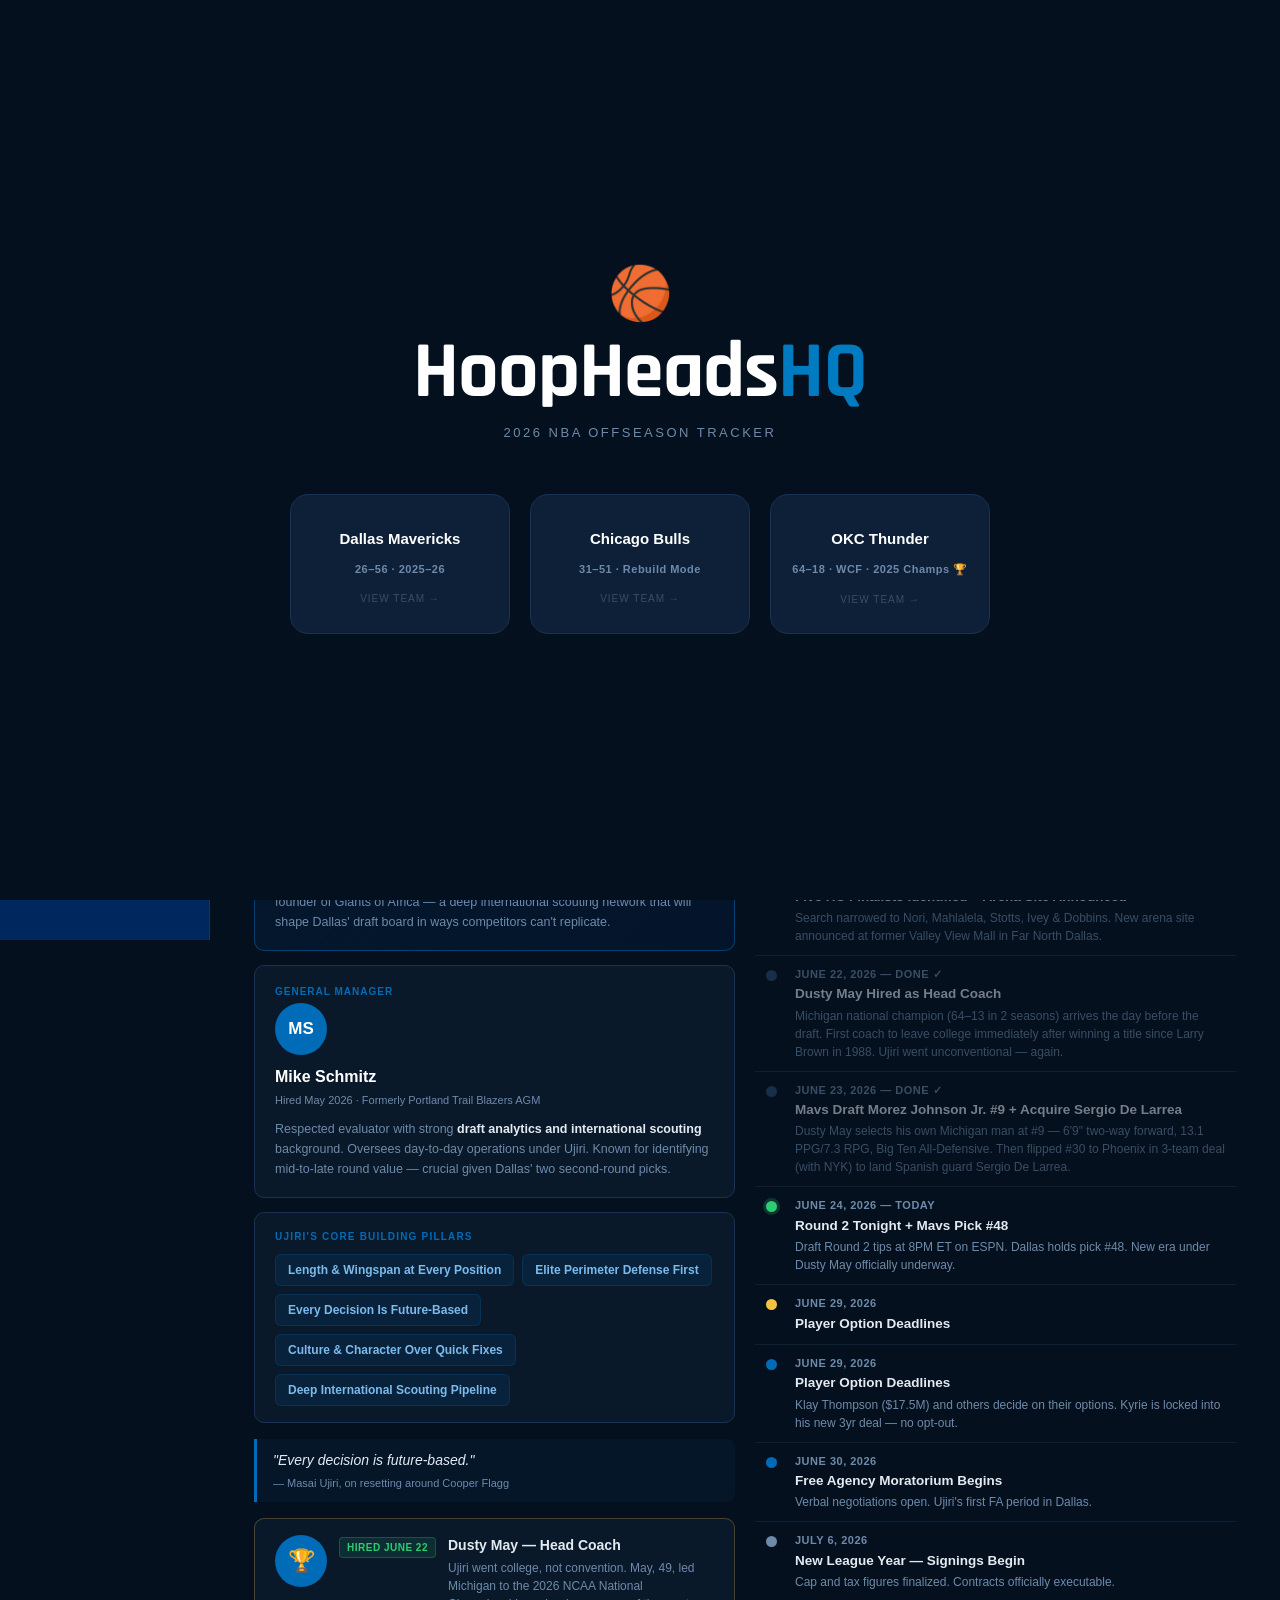
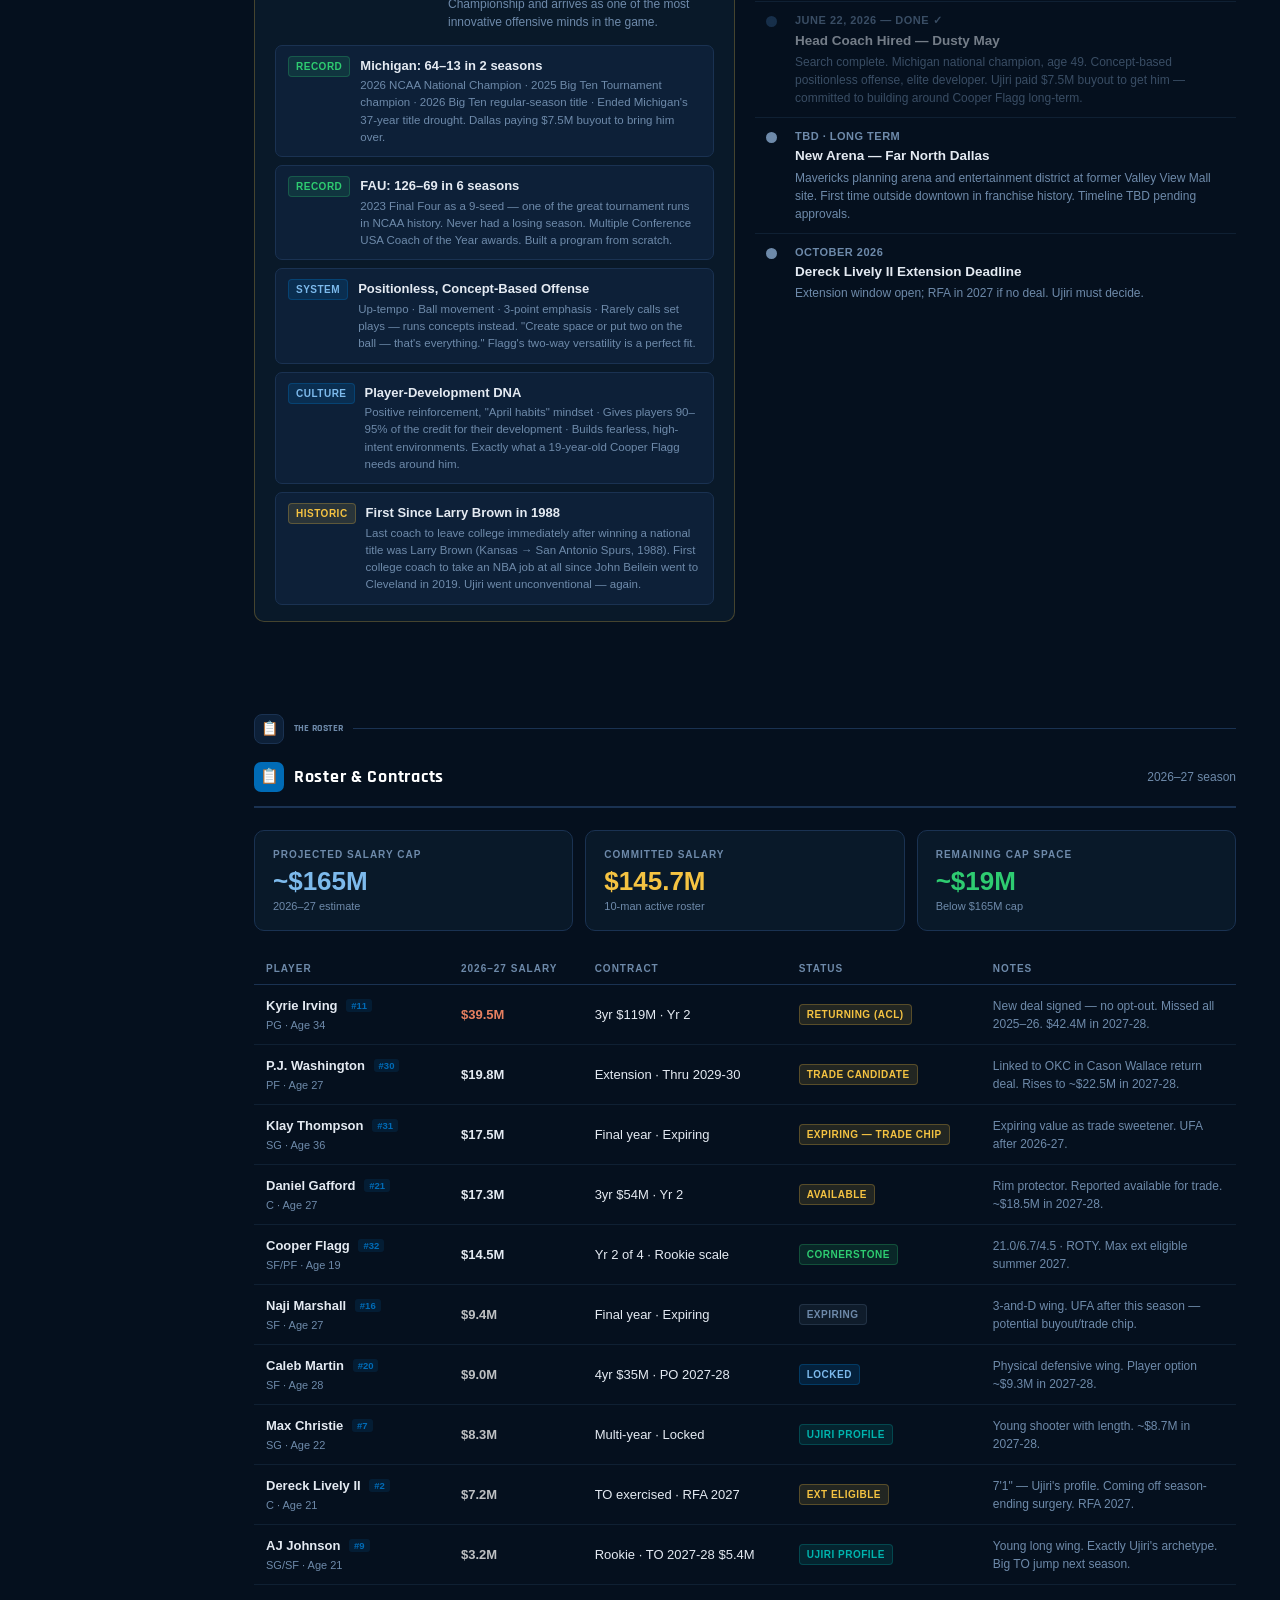
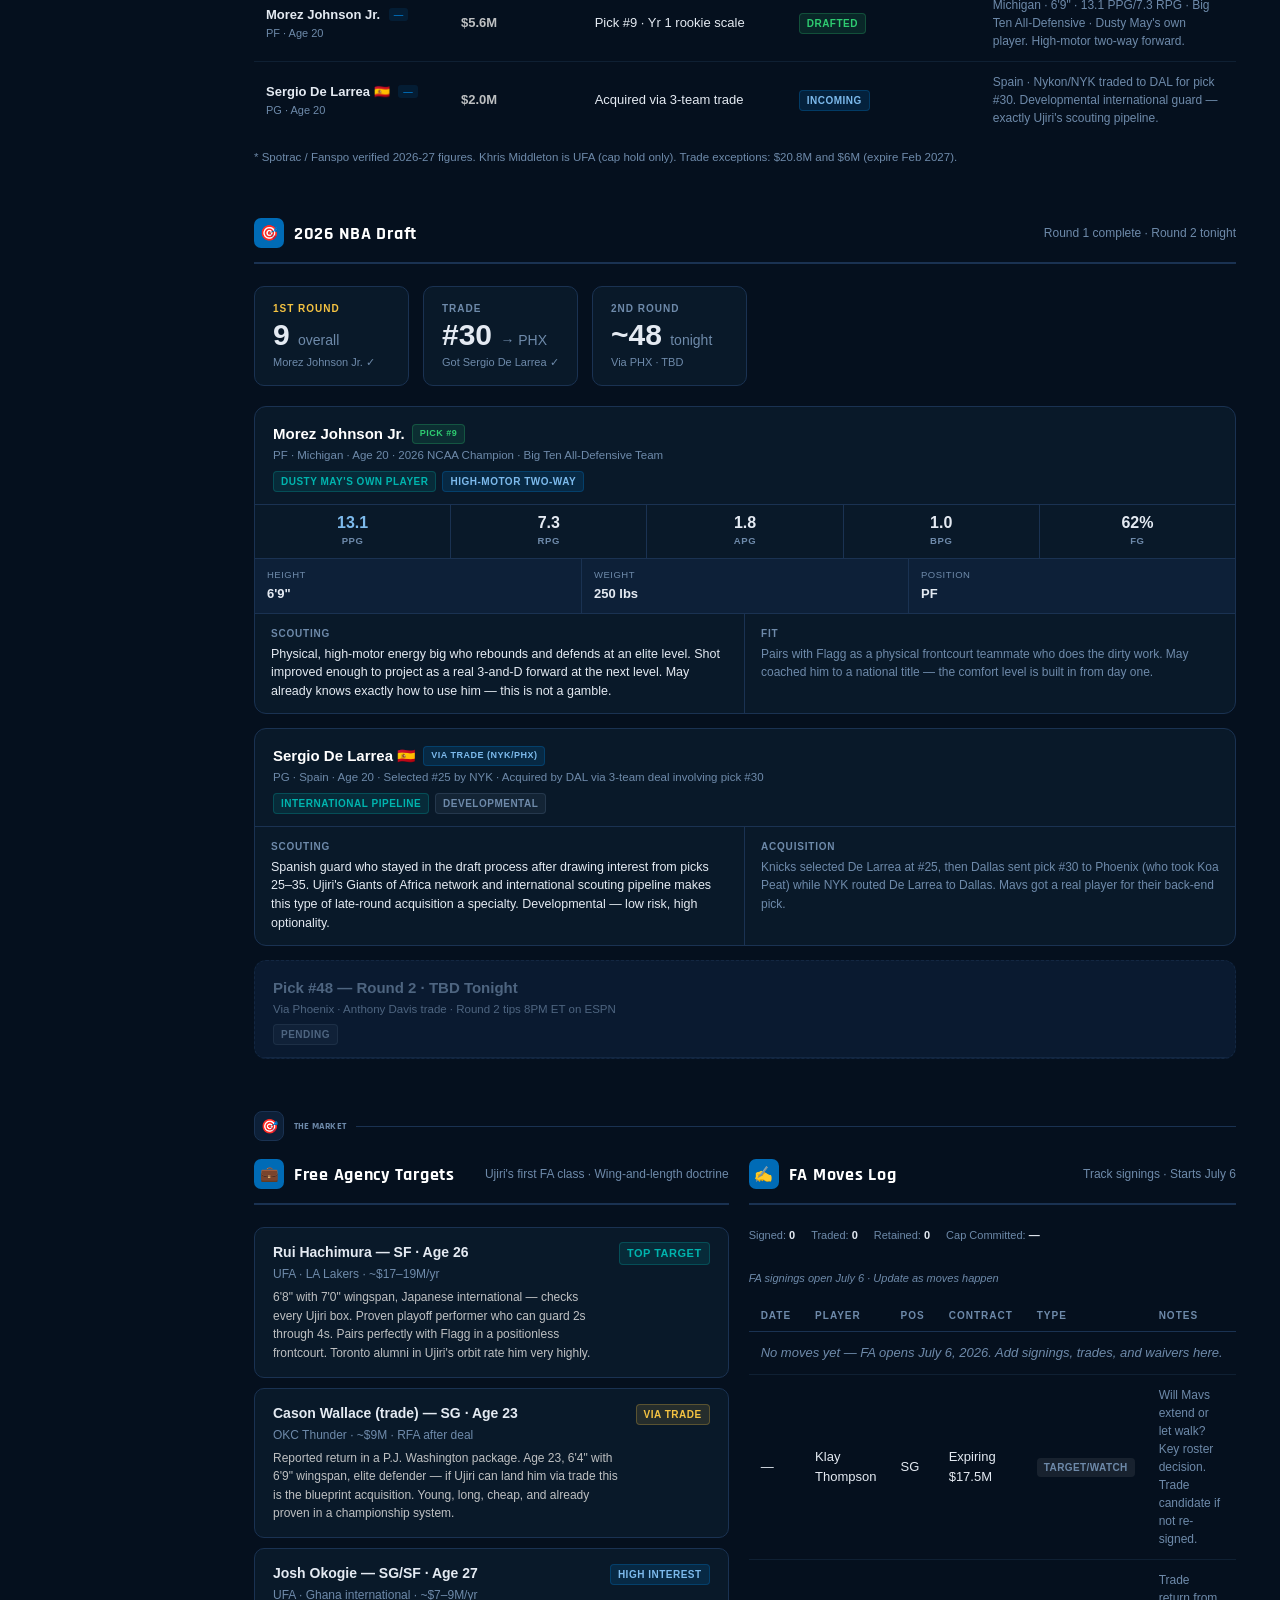
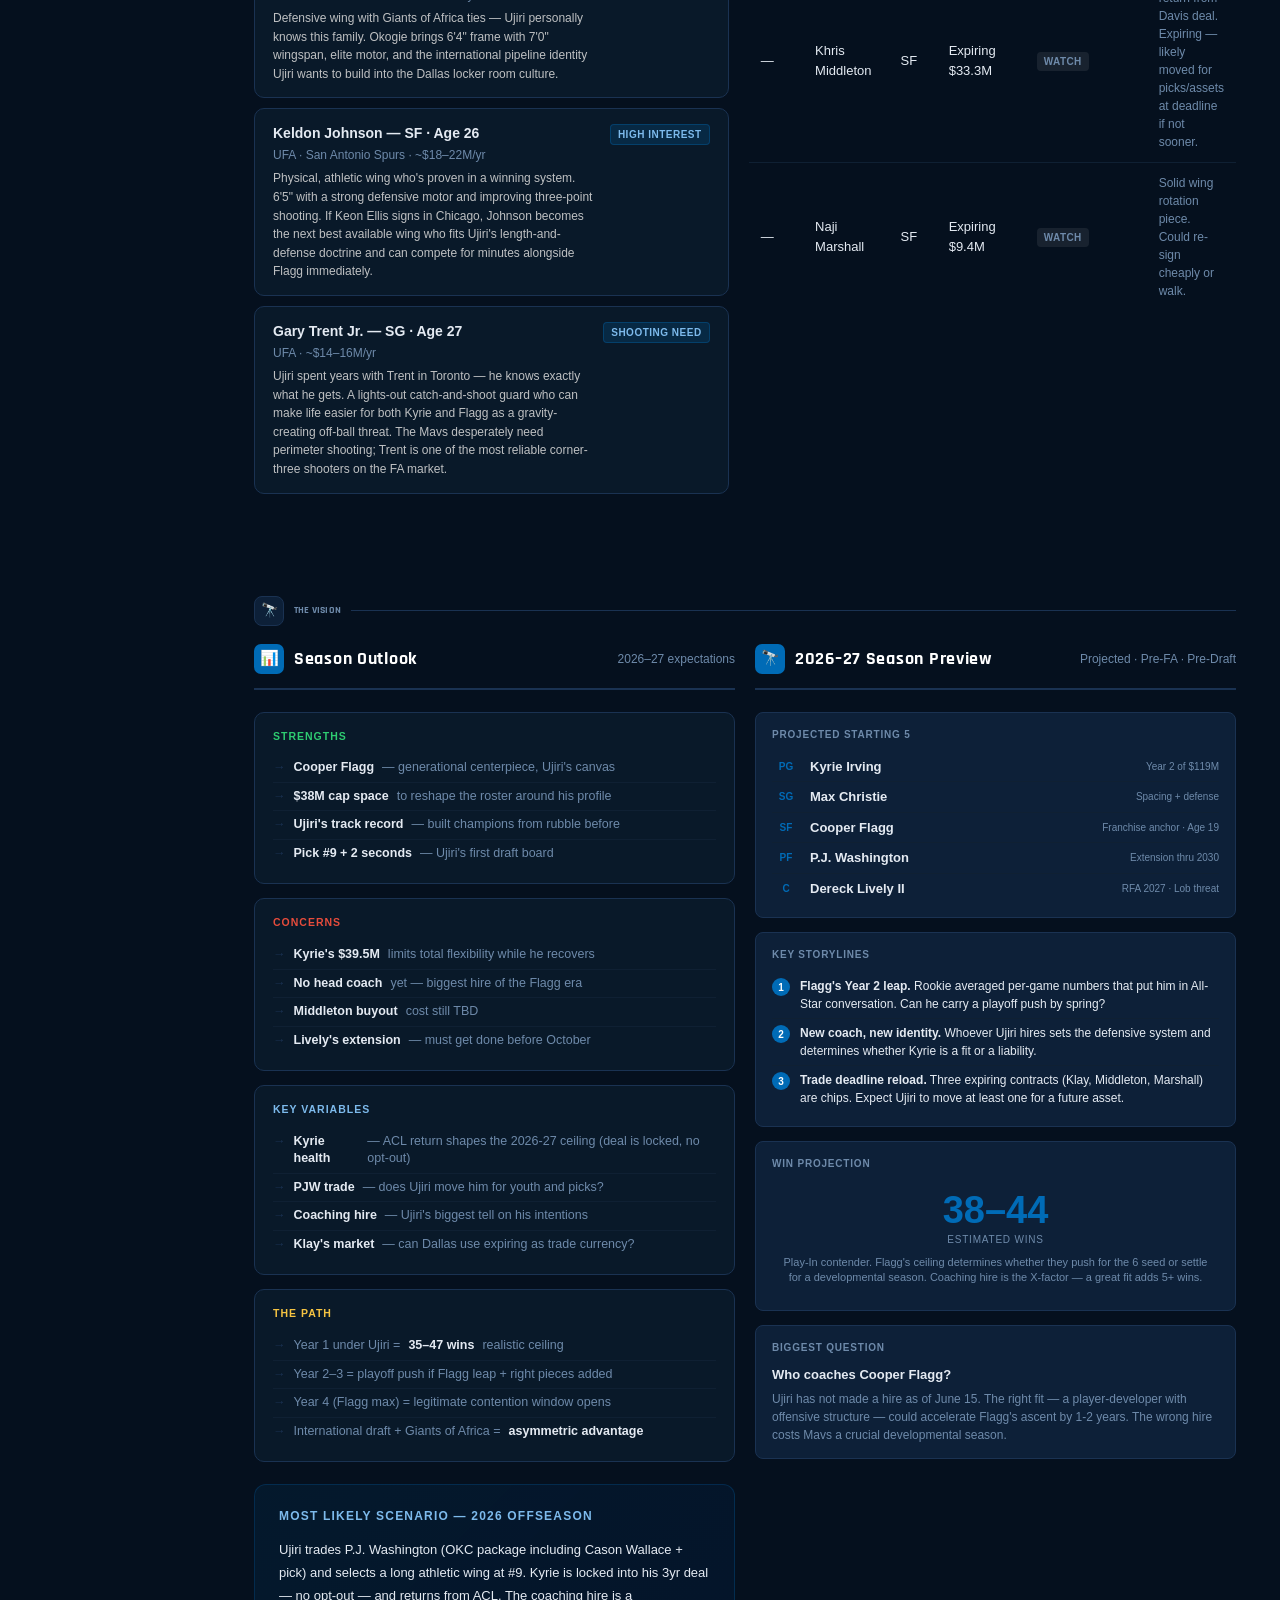
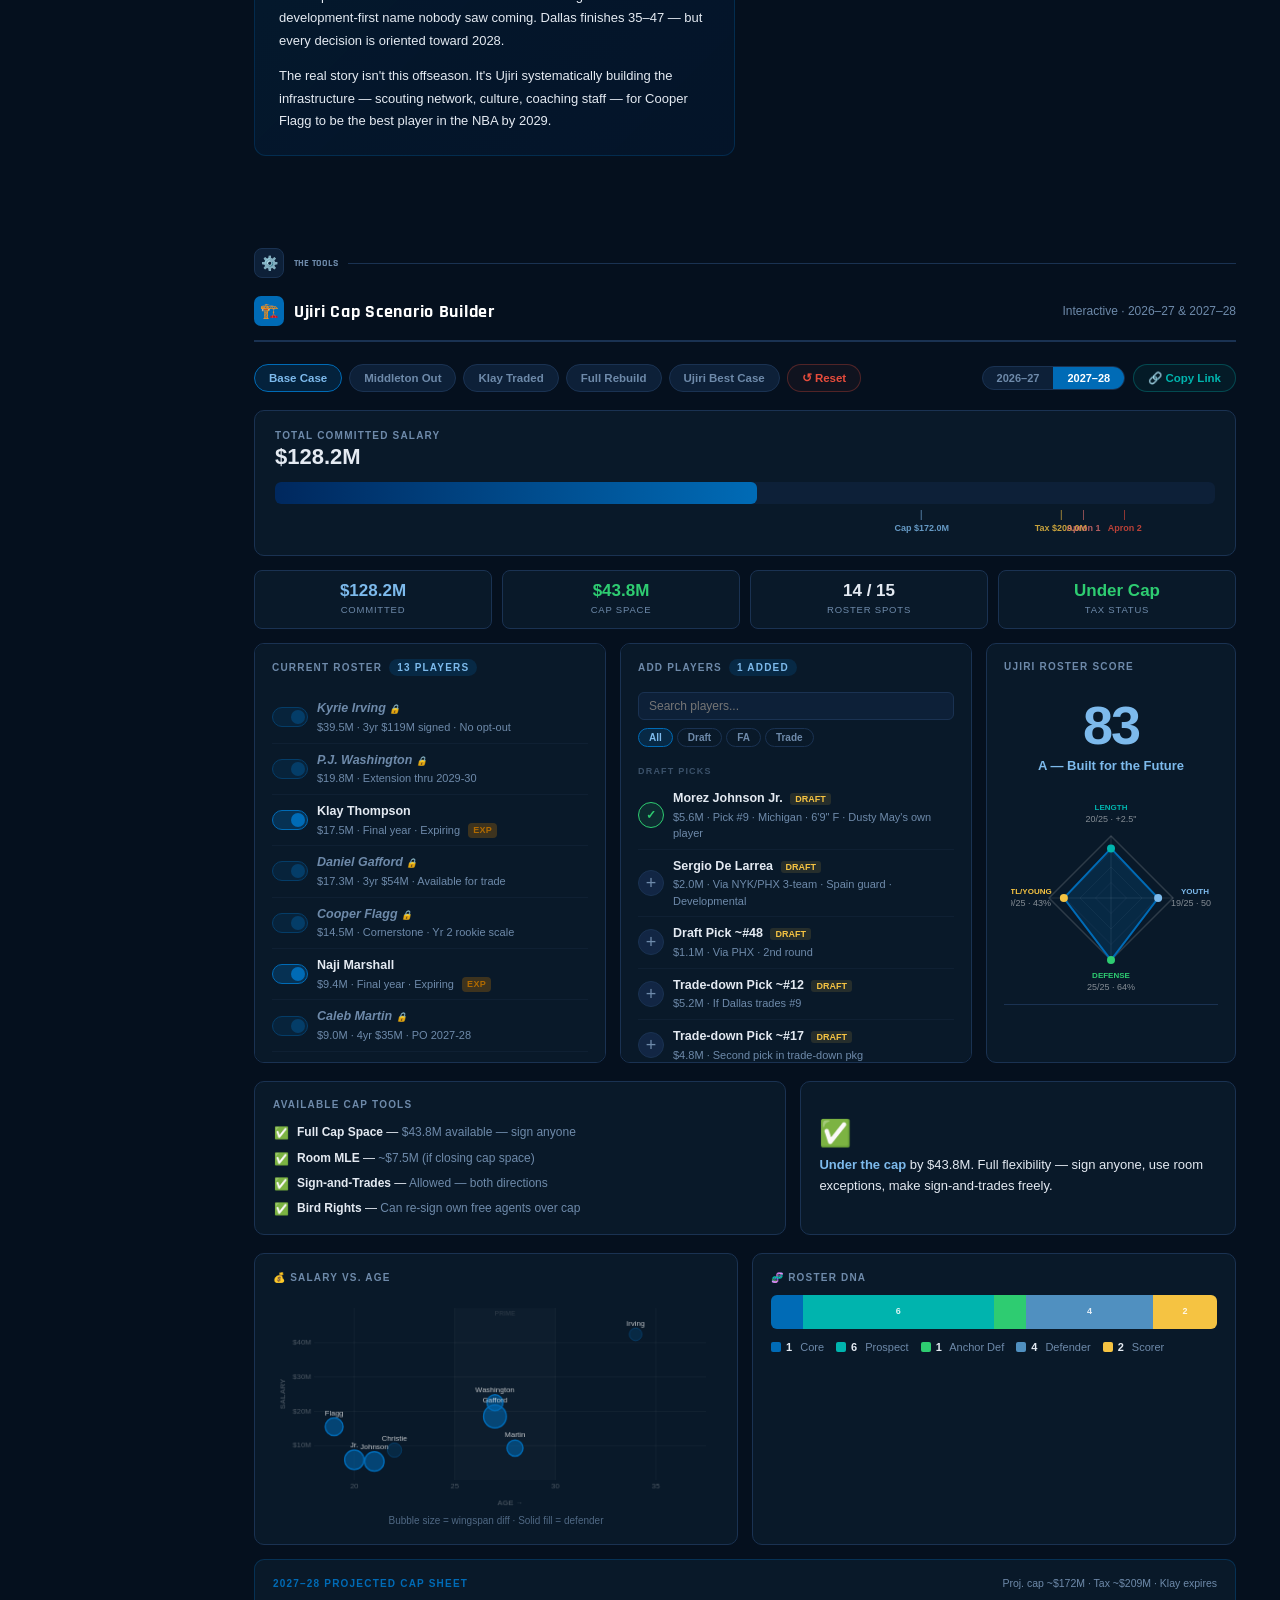
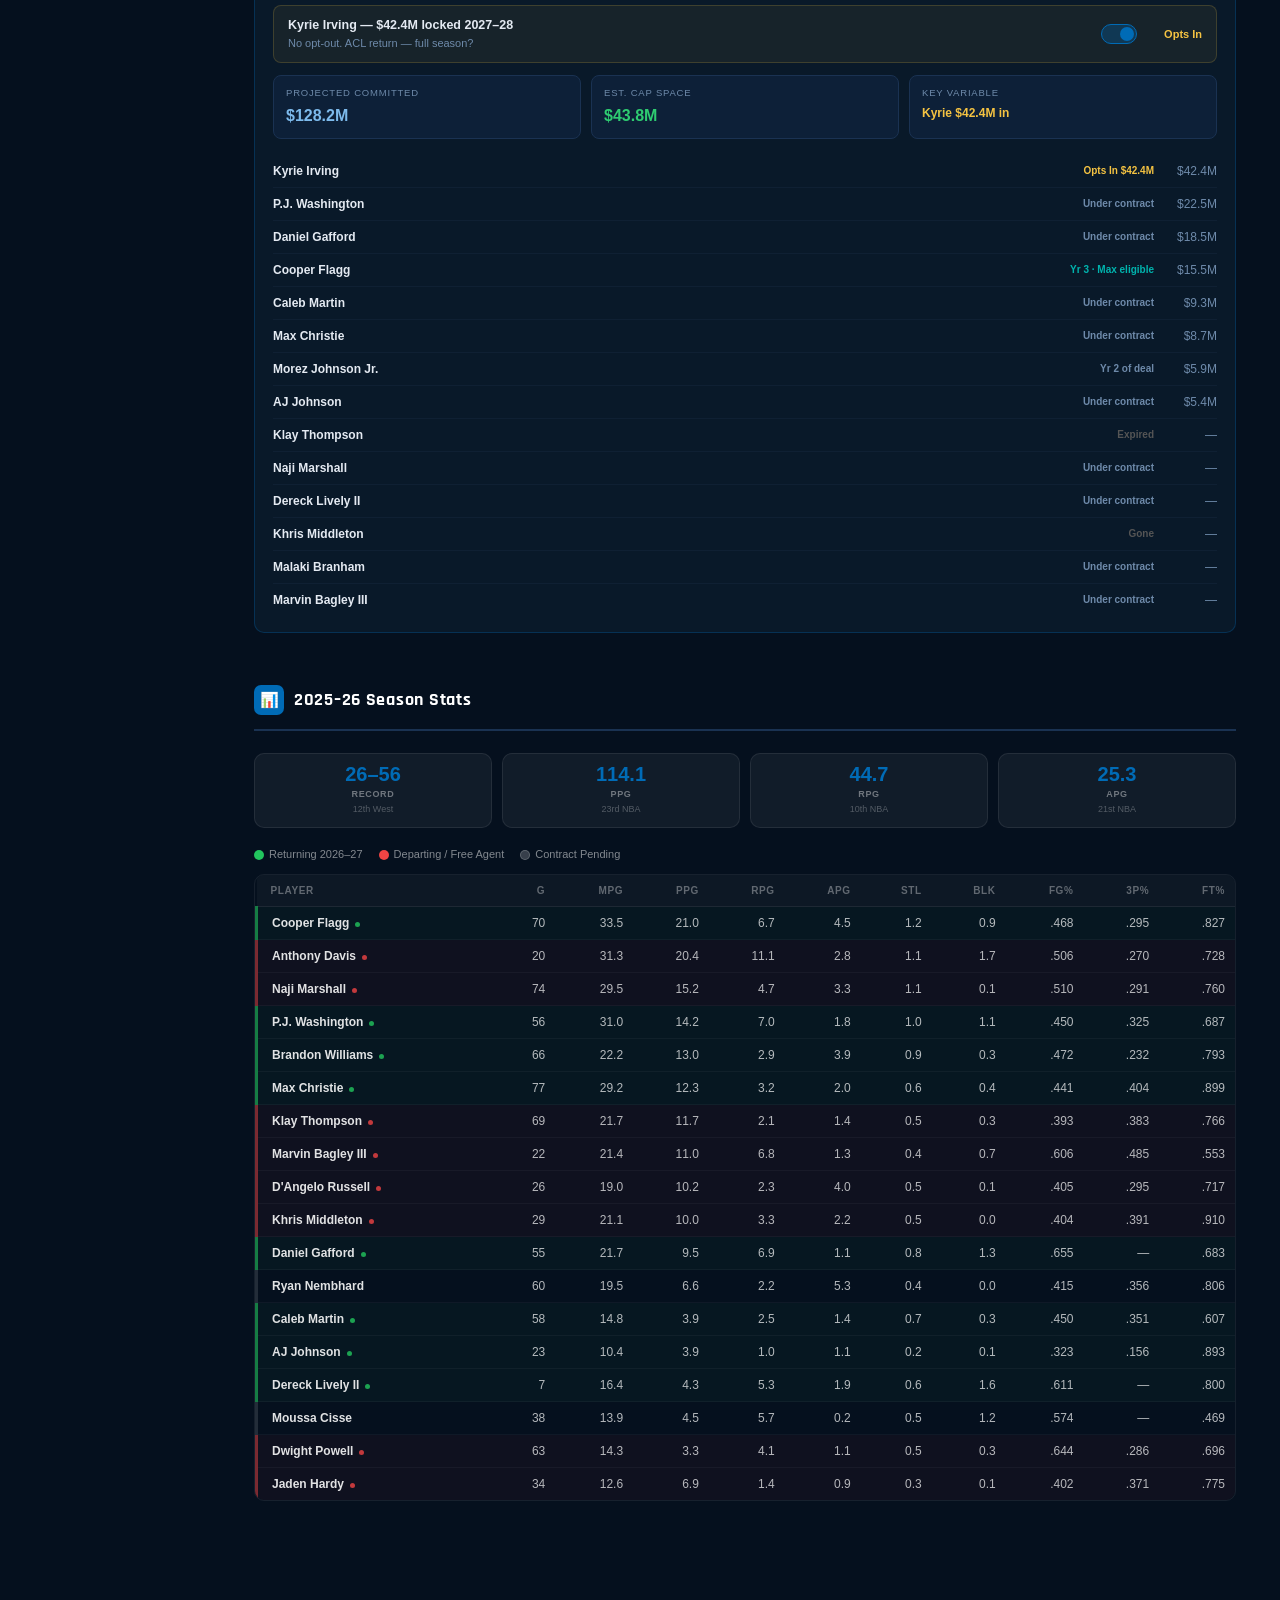
==== commit afa886f3: "Update index.html draft" ====
--- a/index.html
+++ b/index.html
@@ -341,228 +341,60 @@
 
   <!-- DRAFT -->
   <section class="section" id="mavs-draft">
-    <div class="section-header"><div class="section-icon">🎯</div><div class="section-title">2026 NBA Draft</div><div class="section-sub">June 23–24 · Ujiri's first draft</div></div>
-    <div class="draft-landscape"><div class="dl-title">✅ 2026 NBA Draft — Round 1 Results (Picks Relevant to Our Teams)</div><div class="dl-picks"><div class="dl-pick"><div class="dl-pick-num">1</div><div class="dl-pick-team">WAS</div><div class="dl-pick-name">AJ Dybantsa</div><div class="dl-pick-school">BYU · 6'9"</div></div><div class="dl-pick"><div class="dl-pick-num">2</div><div class="dl-pick-team">UTA</div><div class="dl-pick-name">Darryn Peterson</div><div class="dl-pick-school">Kansas · 6'5"</div></div><div class="dl-pick"><div class="dl-pick-num">3</div><div class="dl-pick-team">MEM</div><div class="dl-pick-name">Cameron Boozer</div><div class="dl-pick-school">Duke · 6'9"</div></div><div class="dl-pick own"><div class="dl-pick-num">4</div><div class="dl-pick-team">🏀 CHI</div><div class="dl-pick-name">Caleb Wilson ✓</div><div class="dl-pick-school">UNC · 6'9"</div></div><div class="dl-divider">···</div><div class="dl-pick own"><div class="dl-pick-num">9</div><div class="dl-pick-team">🏹 DAL</div><div class="dl-pick-name">Morez Johnson Jr. ✓</div><div class="dl-pick-school">Michigan · 6'9"</div></div><div class="dl-divider">···</div><div class="dl-pick own"><div class="dl-pick-num">12</div><div class="dl-pick-team">🌩️ OKC</div><div class="dl-pick-name">Aday Mara ✓</div><div class="dl-pick-school">Michigan · 7'3"</div></div><div class="dl-pick own"><div class="dl-pick-num">15</div><div class="dl-pick-team">🏀 CHI</div><div class="dl-pick-name">Dailyn Swain ✓</div><div class="dl-pick-school">Texas · 6'7"</div></div><div class="dl-divider">···</div><div class="dl-pick own"><div class="dl-pick-num">30→</div><div class="dl-pick-team">🏹 DAL</div><div class="dl-pick-name">+De Larrea (trade)</div><div class="dl-pick-school">Spain · Guard</div></div></div></div>
+    <div class="section-header"><div class="section-icon">🎯</div><div class="section-title">2026 NBA Draft</div><div class="section-sub">Round 1 complete · Round 2 tonight</div></div>
     <div class="pick-row">
-      <div class="pick-card"><div class="pick-round r1">1st Round</div><div class="pick-num">9 <span>overall</span></div><div class="pick-source">Own pick · Open to trading</div></div>
-      <div class="pick-card"><div class="pick-round r2">2nd Round</div><div class="pick-num">~30 <span>overall</span></div><div class="pick-source">Via OKC · Anthony Davis trade</div></div>
-      <div class="pick-card"><div class="pick-round r2">2nd Round</div><div class="pick-num">~48 <span>overall</span></div><div class="pick-source">Via PHX · Anthony Davis trade</div></div>
-    </div>
-    <div class="gm-lens"><strong>Ujiri's Draft Lens:</strong> He targets <b>elite wingspan relative to height</b> — guards and wings who play longer than they measure. At pick #9, if his top target is gone, Ujiri's pattern says he'd rather trade down for two players than hold for a consolation prize. Giants of Africa network surfaces international talent competitors miss entirely.</div>
-        <div class="prospect-cards">
-      <div class="pc top-target">
-        <div class="pc-header">
-          <div class="pc-rank">1</div>
-          <img class="pc-headshot" src="https://a.espncdn.com/i/headshots/mens-college-basketball/players/full/5101761.png" onerror="this.style.display='none'" alt="Mikel Brown Jr.">
-          <div class="pc-info">
-            <div class="pc-name">Mikel Brown Jr.</div>
-            <div class="pc-meta">PG · <img class="school-logo" src="https://a.espncdn.com/i/teamlogos/ncaa/500/97.png" onerror="this.style.display='none'" alt="Louisville">Louisville · Age 19 · 21 games (back injury) · #11 big board</div>
-            <div class="pc-badges"><span class="badge badge-teal">Ujiri Vision Pick</span><span class="badge badge-blue">#9 Top Target</span></div>
-          </div>
-          <div class="fit-score"><div><div class="fit-score-label">Ujiri Fit</div><div class="fit-dots"><div class="fit-dot on"></div><div class="fit-dot on"></div><div class="fit-dot on"></div><div class="fit-dot on"></div><div class="fit-dot on"></div></div><div style="font-size:10px;color:var(--teal);margin-top:2px;text-align:center;font-weight:700;">5 / 5</div></div></div>
-        </div>
-        <div class="pc-stats">
-          <div class="pc-stat-box"><div class="pc-stat-val blue">18.2</div><div class="pc-stat-lbl">PPG</div></div>
-          <div class="pc-stat-box"><div class="pc-stat-val">4.7</div><div class="pc-stat-lbl">APG</div></div>
-          <div class="pc-stat-box"><div class="pc-stat-val">3.3</div><div class="pc-stat-lbl">RPG</div></div>
-          <div class="pc-stat-box"><div class="pc-stat-val">1.2</div><div class="pc-stat-lbl">SPG</div></div>
-          <div class="pc-stat-box"><div class="pc-stat-val">41%</div><div class="pc-stat-lbl">FG</div></div>
-          <div class="pc-stat-box"><div class="pc-stat-val">34%</div><div class="pc-stat-lbl">3PT</div></div>
-        </div>
-        <div class="pc-measurements">
-          <div class="pc-meas"><div class="pc-meas-label">Height</div><div class="pc-meas-val">6'3½"<small class="meas-bf"> BF</small></div></div>
-          <div class="pc-meas"><div class="pc-meas-label">Wingspan</div><div class="pc-meas-val elite">6'7½" <span class="wingspan-badge great">+4"</span></div></div>
-          <div class="pc-meas"><div class="pc-meas-label">Weight</div><div class="pc-meas-val">190 lbs</div></div>
-          <div class="pc-meas"><div class="pc-meas-label">Age</div><div class="pc-meas-val">19</div></div>
-        </div>
-                <div class="pc-combine">
-          <div class="pc-combine-hdr">⚡ 2026 Combine</div>
-          <div class="pc-combine-row">
-            <div class="pc-cbox"><div class="pc-cv">6'3½"</div><div class="pc-cl">Ht (BF)</div></div>
-            <div class="pc-cbox"><div class="pc-cv">190</div><div class="pc-cl">Weight</div></div>
-            <div class="pc-cbox"><div class="pc-cv">6'7½"</div><div class="pc-cl">Wingspan</div></div>
-            <div class="pc-cbox"><div class="pc-cv">8'4½"</div><div class="pc-cl">Reach</div></div>
-            <div class="pc-cbox"><div class="pc-cv">33.5"</div><div class="pc-cl">St. Vert</div></div>
-            <div class="pc-cbox"><div class="pc-cv">39.5"</div><div class="pc-cl">Max Vert</div></div>
-            <div class="pc-cbox"><div class="pc-cv">3.24s</div><div class="pc-cl">¾ Sprint</div></div>
-          </div>
-          <div class="pc-combine-note">⚡ Best agility time (10.57) among all PGs at the combine</div>
-        </div>
-        <div class="pc-bottom">
-          <div class="pc-comp"><div class="pc-section-label">Comp</div><div class="pc-comp-text"><span class="comp-name">Young Jrue Holiday</span> with more scoring upside — elite defensive instincts at PG, can guard 1 through 3.</div></div>
-          <div class="pc-notes-box"><div class="pc-section-label">Ujiri Notes</div><div class="pc-notes-text">+5" wingspan on a PG is the prototype. Back injury suppressed draft stock — Ujiri has the patience to develop this. Giants of Africa network surfaces international talent competitors miss entirely.</div></div>
-        </div>
-      </div>
+      <div class="pick-card"><div class="pick-round r1">1st Round</div><div class="pick-num">9 <span>overall</span></div><div class="pick-source">Morez Johnson Jr. ✓</div></div>
+      <div class="pick-card"><div class="pick-round r2">Trade</div><div class="pick-num">#30 <span>→ PHX</span></div><div class="pick-source">Got Sergio De Larrea ✓</div></div>
+      <div class="pick-card"><div class="pick-round r2">2nd Round</div><div class="pick-num">~48 <span>tonight</span></div><div class="pick-source">Via PHX · TBD</div></div>
+    </div>
+    <div class="prospect-cards">
       <div class="pc">
         <div class="pc-header">
-          <div class="pc-rank gray">2</div>
-          <img class="pc-headshot" src="https://a.espncdn.com/i/headshots/mens-college-basketball/players/full/5258459.png" onerror="this.style.display='none'" alt="Ebuka Okorie">
+          <img class="pc-headshot" src="" onerror="this.style.display='none'" alt="Morez Johnson Jr.">
           <div class="pc-info">
-            <div class="pc-name">Ebuka Okorie <span class="badge badge-yellow" style="font-size:9px;">Alt #9</span></div>
-            <div class="pc-meta">SF · <img class="school-logo" src="https://a.espncdn.com/i/teamlogos/ncaa/500/24.png" onerror="this.style.display='none'" alt="Stanford">Stanford · Age 20 · ACC · #8 big board</div>
-            <div class="pc-badges"><span class="badge badge-blue">3-and-D Wing</span><span class="badge badge-gray">If Brown gone</span></div>
-          </div>
-          <div class="fit-score"><div><div class="fit-score-label">Ujiri Fit</div><div class="fit-dots"><div class="fit-dot on"></div><div class="fit-dot on"></div><div class="fit-dot on"></div><div class="fit-dot on"></div><div class="fit-dot off"></div></div><div style="font-size:10px;color:var(--teal);margin-top:2px;text-align:center;font-weight:700;">4 / 5</div></div></div>
+            <div class="pc-name">Morez Johnson Jr. <span class="badge badge-green" style="font-size:9px;">Pick #9</span></div>
+            <div class="pc-meta">PF · Michigan · Age 20 · 2026 NCAA Champion · Big Ten All-Defensive Team</div>
+            <div class="pc-badges"><span class="badge badge-teal">Dusty May's Own Player</span><span class="badge badge-blue">High-Motor Two-Way</span></div>
+          </div>
         </div>
         <div class="pc-stats">
-          <div class="pc-stat-box"><div class="pc-stat-val blue">23.2</div><div class="pc-stat-lbl">PPG</div></div>
-          <div class="pc-stat-box"><div class="pc-stat-val">3.6</div><div class="pc-stat-lbl">RPG</div></div>
-          <div class="pc-stat-box"><div class="pc-stat-val">3.6</div><div class="pc-stat-lbl">APG</div></div>
-          <div class="pc-stat-box"><div class="pc-stat-val">1.6</div><div class="pc-stat-lbl">SPG</div></div>
-          <div class="pc-stat-box"><div class="pc-stat-val">47%</div><div class="pc-stat-lbl">FG</div></div>
-          <div class="pc-stat-box"><div class="pc-stat-val">35%</div><div class="pc-stat-lbl">3PT</div></div>
+          <div class="pc-stat-box"><div class="pc-stat-val blue">13.1</div><div class="pc-stat-lbl">PPG</div></div>
+          <div class="pc-stat-box"><div class="pc-stat-val">7.3</div><div class="pc-stat-lbl">RPG</div></div>
+          <div class="pc-stat-box"><div class="pc-stat-val">1.8</div><div class="pc-stat-lbl">APG</div></div>
+          <div class="pc-stat-box"><div class="pc-stat-val">1.0</div><div class="pc-stat-lbl">BPG</div></div>
+          <div class="pc-stat-box"><div class="pc-stat-val">62%</div><div class="pc-stat-lbl">FG</div></div>
         </div>
         <div class="pc-measurements">
-          <div class="pc-meas"><div class="pc-meas-label">Height</div><div class="pc-meas-val">6'1¼"<small class="meas-bf"> BF</small></div></div>
-          <div class="pc-meas"><div class="pc-meas-label">Wingspan</div><div class="pc-meas-val elite">6'7¾" <span class="wingspan-badge elitex">+6½"</span></div></div>
-          <div class="pc-meas"><div class="pc-meas-label">Weight</div><div class="pc-meas-val">186 lbs</div></div>
-          <div class="pc-meas"><div class="pc-meas-label">Age</div><div class="pc-meas-val">20</div></div>
-        </div>
-                <div class="pc-combine">
-          <div class="pc-combine-hdr">⚡ 2026 Combine</div>
-          <div class="pc-combine-row">
-            <div class="pc-cbox"><div class="pc-cv">6'1¼"</div><div class="pc-cl">Ht (BF)</div></div>
-            <div class="pc-cbox"><div class="pc-cv">186</div><div class="pc-cl">Weight</div></div>
-            <div class="pc-cbox"><div class="pc-cv">6'7¾"</div><div class="pc-cl">Wingspan</div></div>
-            <div class="pc-cbox"><div class="pc-cv">8'2"</div><div class="pc-cl">Reach</div></div>
-            <div class="pc-cbox"><div class="pc-cv">31.5"</div><div class="pc-cl">St. Vert</div></div>
-            <div class="pc-cbox"><div class="pc-cv">37.5"</div><div class="pc-cl">Max Vert</div></div>
-            <div class="pc-cbox"><div class="pc-cv">3.26s</div><div class="pc-cl">¾ Sprint</div></div>
-          </div>
-          <div class="pc-combine-note">⚡ +6½" wingspan differential — elite for his height</div>
+          <div class="pc-meas"><div class="pc-meas-label">Height</div><div class="pc-meas-val">6'9"</div></div>
+          <div class="pc-meas"><div class="pc-meas-label">Weight</div><div class="pc-meas-val">250 lbs</div></div>
+          <div class="pc-meas"><div class="pc-meas-label">Position</div><div class="pc-meas-val">PF</div></div>
         </div>
         <div class="pc-bottom">
-          <div class="pc-comp"><div class="pc-section-label">Comp</div><div class="pc-comp-text"><span class="comp-name">OG Anunoby with more shot creation</span> — switchable wing with elite length, smooth off-ball movement, and enough handle to initiate offense in a pinch.</div></div>
-          <div class="pc-notes-box"><div class="pc-section-label">Ujiri Notes</div><div class="pc-notes-text">Ranked #8 — a slight reach at #9, but Ujiri has always preferred talent over positional need. Okorie's Gonzaga pedigree and wing versatility mirror exactly what Ujiri built in Toronto. If Brown is gone, Okorie is the call.</div></div>
+          <div class="pc-comp"><div class="pc-section-label">Scouting</div><div class="pc-comp-text">Physical, high-motor energy big who rebounds and defends at an elite level. Shot improved enough to project as a real 3-and-D forward at the next level. May already knows exactly how to use him — this is not a gamble.</div></div>
+          <div class="pc-notes-box"><div class="pc-section-label">Fit</div><div class="pc-notes-text">Pairs with Flagg as a physical frontcourt teammate who does the dirty work. May coached him to a national title — the comfort level is built in from day one.</div></div>
         </div>
       </div>
       <div class="pc">
         <div class="pc-header">
-          <div class="pc-rank gray">3</div>
-          <img class="pc-headshot" src="https://a.espncdn.com/i/headshots/mens-college-basketball/players/full/5082206.png" onerror="this.style.display='none'" alt="Brayden Burries">
+          <img class="pc-headshot" src="" onerror="this.style.display='none'" alt="Sergio De Larrea">
           <div class="pc-info">
-            <div class="pc-name">Brayden Burries <span class="badge badge-gray" style="font-size:9px;">Alt #9</span></div>
-            <div class="pc-meta">SG · <img class="school-logo" src="https://a.espncdn.com/i/teamlogos/ncaa/500/12.png" onerror="this.style.display='none'" alt="Arizona">Arizona · Age 19 · Big 12 · #9 big board</div>
-            <div class="pc-badges"><span class="badge badge-blue">Elite Perimeter D</span><span class="badge badge-gray">Exact #9 value</span></div>
-          </div>
-          <div class="fit-score"><div><div class="fit-score-label">Ujiri Fit</div><div class="fit-dots"><div class="fit-dot on"></div><div class="fit-dot on"></div><div class="fit-dot on"></div><div class="fit-dot on"></div><div class="fit-dot off"></div></div><div style="font-size:10px;color:var(--teal);margin-top:2px;text-align:center;font-weight:700;">4 / 5</div></div></div>
-        </div>
-        <div class="pc-stats">
-          <div class="pc-stat-box"><div class="pc-stat-val blue">16.1</div><div class="pc-stat-lbl">PPG</div></div>
-          <div class="pc-stat-box"><div class="pc-stat-val">4.9</div><div class="pc-stat-lbl">RPG</div></div>
-          <div class="pc-stat-box"><div class="pc-stat-val">2.4</div><div class="pc-stat-lbl">APG</div></div>
-          <div class="pc-stat-box"><div class="pc-stat-val">1.5</div><div class="pc-stat-lbl">SPG</div></div>
-          <div class="pc-stat-box"><div class="pc-stat-val">49%</div><div class="pc-stat-lbl">FG</div></div>
-          <div class="pc-stat-box"><div class="pc-stat-val">39%</div><div class="pc-stat-lbl">3PT</div></div>
-        </div>
-        <div class="pc-measurements">
-          <div class="pc-meas"><div class="pc-meas-label">Height</div><div class="pc-meas-val">6'3¾"<small class="meas-bf"> BF</small></div></div>
-          <div class="pc-meas"><div class="pc-meas-label">Wingspan</div><div class="pc-meas-val ">6'6" <span class="wingspan-badge great">+2¼"</span></div></div>
-          <div class="pc-meas"><div class="pc-meas-label">Weight</div><div class="pc-meas-val">215 lbs</div></div>
-          <div class="pc-meas"><div class="pc-meas-label">Age</div><div class="pc-meas-val">19</div></div>
-        </div>
-                <div class="pc-combine">
-          <div class="pc-combine-hdr">⚡ 2026 Combine</div>
-          <div class="pc-combine-row">
-            <div class="pc-cbox"><div class="pc-cv">6'3¾"</div><div class="pc-cl">Ht (BF)</div></div>
-            <div class="pc-cbox"><div class="pc-cv">215</div><div class="pc-cl">Weight</div></div>
-            <div class="pc-cbox"><div class="pc-cv">6'6"</div><div class="pc-cl">Wingspan</div></div>
-            <div class="pc-cbox"><div class="pc-cv">8'2½"</div><div class="pc-cl">Reach</div></div>
-            <div class="pc-cbox"><div class="pc-cv">35.0"</div><div class="pc-cl">St. Vert</div></div>
-            <div class="pc-cbox"><div class="pc-cv">38.5"</div><div class="pc-cl">Max Vert</div></div>
-            <div class="pc-cbox"><div class="pc-cv">3.21s</div><div class="pc-cl">¾ Sprint</div></div>
-          </div>
-          <div class="pc-combine-note">⚡ At 215 lbs — one of the heaviest guards in this class</div>
+            <div class="pc-name">Sergio De Larrea 🇪🇸 <span class="badge badge-blue" style="font-size:9px;">Via Trade (NYK/PHX)</span></div>
+            <div class="pc-meta">PG · Spain · Age 20 · Selected #25 by NYK · Acquired by DAL via 3-team deal involving pick #30</div>
+            <div class="pc-badges"><span class="badge badge-teal">International Pipeline</span><span class="badge badge-gray">Developmental</span></div>
+          </div>
         </div>
         <div class="pc-bottom">
-          <div class="pc-comp"><div class="pc-section-label">Comp</div><div class="pc-comp-text"><span class="comp-name">Mikal Bridges as a sophomore</span> — understated, defensively dialed-in SG from a blue-collar program. Shooting ticks up at the next level in catch-and-shoot situations.</div></div>
-          <div class="pc-notes-box"><div class="pc-section-label">Ujiri Notes</div><div class="pc-notes-text">SDSU defensive culture aligns perfectly with what Ujiri is installing. Burries is the floor-raiser archetype: high IQ, +6" wingspan, locks down opposing guards. Won't wow at the combine — Ujiri will love him anyway.</div></div>
-        </div>
-      </div>
-      <div class="pc">
+          <div class="pc-comp"><div class="pc-section-label">Scouting</div><div class="pc-comp-text">Spanish guard who stayed in the draft process after drawing interest from picks 25–35. Ujiri's Giants of Africa network and international scouting pipeline makes this type of late-round acquisition a specialty. Developmental — low risk, high optionality.</div></div>
+          <div class="pc-notes-box"><div class="pc-section-label">Acquisition</div><div class="pc-notes-text">Knicks selected De Larrea at #25, then Dallas sent pick #30 to Phoenix (who took Koa Peat) while NYK routed De Larrea to Dallas. Mavs got a real player for their back-end pick.</div></div>
+        </div>
+      </div>
+      <div class="pc" style="border:1px dashed var(--border);background:var(--surface2);opacity:.7;">
         <div class="pc-header">
-          <div class="pc-rank gray">4</div>
-          <img class="pc-headshot" src="https://a.espncdn.com/i/headshots/mens-college-basketball/players/full/4873090.png" onerror="this.style.display='none'" alt="Labaron Philon">
           <div class="pc-info">
-            <div class="pc-name">Labaron Philon <span class="badge badge-gray" style="font-size:9px;">Alt #9</span></div>
-            <div class="pc-meta">PG · <img class="school-logo" src="https://a.espncdn.com/i/teamlogos/ncaa/500/333.png" onerror="this.style.display='none'" alt="Alabama">Alabama · Age 20 · All-SEC 1st Team · #10 big board</div>
-            <div class="pc-badges"><span class="badge badge-blue">Explosive PG</span><span class="badge badge-gray">Projected 9–11</span></div>
-          </div>
-          <div class="fit-score"><div><div class="fit-score-label">Ujiri Fit</div><div class="fit-dots"><div class="fit-dot on"></div><div class="fit-dot on"></div><div class="fit-dot on"></div><div class="fit-dot off"></div><div class="fit-dot off"></div></div><div style="font-size:10px;color:var(--teal);margin-top:2px;text-align:center;font-weight:700;">3 / 5</div></div></div>
-        </div>
-        <div class="pc-stats">
-          <div class="pc-stat-box"><div class="pc-stat-val blue">22.0</div><div class="pc-stat-lbl">PPG</div></div>
-          <div class="pc-stat-box"><div class="pc-stat-val">3.5</div><div class="pc-stat-lbl">RPG</div></div>
-          <div class="pc-stat-box"><div class="pc-stat-val">5.0</div><div class="pc-stat-lbl">APG</div></div>
-          <div class="pc-stat-box"><div class="pc-stat-val">1.2</div><div class="pc-stat-lbl">SPG</div></div>
-          <div class="pc-stat-box"><div class="pc-stat-val">50%</div><div class="pc-stat-lbl">FG</div></div>
-          <div class="pc-stat-box"><div class="pc-stat-val">40%</div><div class="pc-stat-lbl">3PT</div></div>
-        </div>
-        <div class="pc-measurements">
-          <div class="pc-meas"><div class="pc-meas-label">Height</div><div class="pc-meas-val">6'2½"<small class="meas-bf"> BF</small></div></div>
-          <div class="pc-meas"><div class="pc-meas-label">Wingspan</div><div class="pc-meas-val elite">6'6¼" <span class="wingspan-badge great">+3¾"</span></div></div>
-          <div class="pc-meas"><div class="pc-meas-label">Weight</div><div class="pc-meas-val">176 lbs</div></div>
-          <div class="pc-meas"><div class="pc-meas-label">Age</div><div class="pc-meas-val">20</div></div>
-        </div>
-                <div class="pc-combine">
-          <div class="pc-combine-hdr">⚡ 2026 Combine</div>
-          <div class="pc-combine-row">
-            <div class="pc-cbox"><div class="pc-cv">6'2½"</div><div class="pc-cl">Ht (BF)</div></div>
-            <div class="pc-cbox"><div class="pc-cv">176</div><div class="pc-cl">Weight</div></div>
-            <div class="pc-cbox"><div class="pc-cv">6'6¼"</div><div class="pc-cl">Wingspan</div></div>
-            <div class="pc-cbox"><div class="pc-cv">8'3½"</div><div class="pc-cl">Reach</div></div>
-            <div class="pc-cbox"><div class="pc-cv">30.5"</div><div class="pc-cl">St. Vert</div></div>
-            <div class="pc-cbox"><div class="pc-cv">35.0"</div><div class="pc-cl">Max Vert</div></div>
-            <div class="pc-cbox"><div class="pc-cv">3.09s</div><div class="pc-cl">¾ Sprint</div></div>
-          </div>
-          <div class="pc-combine-note">⚡ 2nd-fastest sprint (3.09s) among guards in the class</div>
-        </div>
-        <div class="pc-bottom">
-          <div class="pc-comp"><div class="pc-section-label">Comp</div><div class="pc-comp-text"><span class="comp-name">De'Aaron Fox lite</span> — burst off the bounce, elite first step, playmaking IQ beyond his years. Three-point shooting is the developmental question mark.</div></div>
-          <div class="pc-notes-box"><div class="pc-section-label">Ujiri Notes</div><div class="pc-notes-text">Ranked #10. Lower fit score because Dallas already has Flagg + Kyrie — pure PG depth is less urgent. But elite talent at #9 is elite talent, and Ujiri won't overthink positional need.</div></div>
-        </div>
-      </div>
-      <div class="pc">
-        <div class="pc-header">
-          <div class="pc-rank gray">5</div>
-          <img class="pc-headshot" src="https://a.espncdn.com/i/headshots/mens-college-basketball/players/full/5041953.png" onerror="this.style.display='none'" alt="Koa Peat">
-          <div class="pc-info">
-            <div class="pc-name">Koa Peat <span class="badge badge-teal" style="font-size:9px;">Value Upside</span></div>
-            <div class="pc-meta">PF · <img class="school-logo" src="https://a.espncdn.com/i/teamlogos/ncaa/500/12.png" onerror="this.style.display='none'" alt="Arizona">Arizona · Age 19 · All-Big 12 3rd Team · #18 big board</div>
-            <div class="pc-badges"><span class="badge badge-blue">Length & Motor</span><span class="badge badge-gray">Stealth #9 option</span></div>
-          </div>
-          <div class="fit-score"><div><div class="fit-score-label">Ujiri Fit</div><div class="fit-dots"><div class="fit-dot on"></div><div class="fit-dot on"></div><div class="fit-dot on"></div><div class="fit-dot on"></div><div class="fit-dot off"></div></div><div style="font-size:10px;color:var(--teal);margin-top:2px;text-align:center;font-weight:700;">4 / 5</div></div></div>
-        </div>
-        <div class="pc-stats">
-          <div class="pc-stat-box"><div class="pc-stat-val blue">14.1</div><div class="pc-stat-lbl">PPG</div></div>
-          <div class="pc-stat-box"><div class="pc-stat-val">5.6</div><div class="pc-stat-lbl">RPG</div></div>
-          <div class="pc-stat-box"><div class="pc-stat-val">2.6</div><div class="pc-stat-lbl">APG</div></div>
-          <div class="pc-stat-box"><div class="pc-stat-val">1.4</div><div class="pc-stat-lbl">SPG</div></div>
-          <div class="pc-stat-box"><div class="pc-stat-val">53%</div><div class="pc-stat-lbl">FG</div></div>
-          <div class="pc-stat-box"><div class="pc-stat-val">34%</div><div class="pc-stat-lbl">3PT</div></div>
-        </div>
-        <div class="pc-measurements">
-          <div class="pc-meas"><div class="pc-meas-label">Height</div><div class="pc-meas-val">6'7"<small class="meas-bf"> BF</small></div></div>
-          <div class="pc-meas"><div class="pc-meas-label">Wingspan</div><div class="pc-meas-val elite">6'11¼" <span class="wingspan-badge great">+4¼"</span></div></div>
-          <div class="pc-meas"><div class="pc-meas-label">Weight</div><div class="pc-meas-val">245 lbs</div></div>
-          <div class="pc-meas"><div class="pc-meas-label">Age</div><div class="pc-meas-val">19</div></div>
-        </div>
-                <div class="pc-combine">
-          <div class="pc-combine-hdr">⚡ 2026 Combine</div>
-          <div class="pc-combine-row">
-            <div class="pc-cbox"><div class="pc-cv">6'7"</div><div class="pc-cl">Ht (BF)</div></div>
-            <div class="pc-cbox"><div class="pc-cv">245</div><div class="pc-cl">Weight</div></div>
-            <div class="pc-cbox"><div class="pc-cv">6'11¼"</div><div class="pc-cl">Wingspan</div></div>
-            <div class="pc-cbox"><div class="pc-cv">8'8"</div><div class="pc-cl">Reach</div></div>
-            <div class="pc-cbox"><div class="pc-cv">34.5"</div><div class="pc-cl">St. Vert</div></div>
-            <div class="pc-cbox"><div class="pc-cv">37.5"</div><div class="pc-cl">Max Vert</div></div>
-            <div class="pc-cbox"><div class="pc-cv">3.16s</div><div class="pc-cl">¾ Sprint</div></div>
-          </div>
-          <div class="pc-combine-note">⚡ 245 lbs at age 19 — rare combination of size and athleticism</div>
-        </div>
-        <div class="pc-bottom">
-          <div class="pc-comp"><div class="pc-section-label">Comp</div><div class="pc-comp-text"><span class="comp-name">Pascal Siakam at 19</span> — athletic PF with elite length, defensive motor, and developing three-point range. Natural Ujiri reclamation profile.</div></div>
-          <div class="pc-notes-box"><div class="pc-section-label">Ujiri Notes</div><div class="pc-notes-text">Ranked #18 but a genuine value pick if Ujiri takes the upside gamble. 6'11¼" combine wingspan at PF is the canvas Ujiri builds on. If the top guards all go early, Peat becomes the obvious call — Ujiri always has a deep file on Arizona prospects.</div></div>
+            <div class="pc-name" style="color:var(--muted);">Pick #48 — Round 2 · TBD Tonight</div>
+            <div class="pc-meta">Via Phoenix · Anthony Davis trade · Round 2 tips 8PM ET on ESPN</div>
+            <div class="pc-badges"><span class="badge badge-gray">Pending</span></div>
+          </div>
         </div>
       </div>
     </div>
@@ -1013,227 +845,74 @@
 
   <!-- DRAFT -->
   <section class="section" id="bulls-draft">
-    <div class="section-header"><div class="section-icon">🎯</div><div class="section-title">2026 NBA Draft</div><div class="section-sub">June 23–24 · Graham's franchise-defining moment</div></div>
-    <div class="draft-landscape"><div class="dl-title">📋 2026 Draft Class Consensus — Top Picks</div><div class="dl-picks"><div class="dl-pick"><div class="dl-pick-num">1</div><div class="dl-pick-team">WAS</div><div class="dl-pick-name">AJ Dybantsa</div><div class="dl-pick-school">BYU · 6'9"</div></div><div class="dl-pick"><div class="dl-pick-num">2</div><div class="dl-pick-team">MEM?</div><div class="dl-pick-name">Darryn Peterson</div><div class="dl-pick-school">Kansas · 6'6"</div></div><div class="dl-pick"><div class="dl-pick-num">3</div><div class="dl-pick-team">ATL?</div><div class="dl-pick-name">Cameron Boozer</div><div class="dl-pick-school">Duke · 6'9"</div></div><div class="dl-pick own"><div class="dl-pick-num">4</div><div class="dl-pick-team">🏀 CHI</div><div class="dl-pick-name">Caleb Wilson</div><div class="dl-pick-school">UNC · 6'9"</div></div><div class="dl-pick"><div class="dl-pick-num">5</div><div class="dl-pick-team">UTA?</div><div class="dl-pick-name">Nate Ament</div><div class="dl-pick-school">Tennessee · 6'9"</div></div><div class="dl-divider">···</div><div class="dl-pick"><div class="dl-pick-num">9</div><div class="dl-pick-team">🏹 DAL</div><div class="dl-pick-name">Brown Jr. / Burries</div><div class="dl-pick-school">Ujiri Target</div></div><div class="dl-divider">···</div><div class="dl-pick"><div class="dl-pick-num">12</div><div class="dl-pick-team">🌩️ OKC</div><div class="dl-pick-name">Yaxel Lendeborg</div><div class="dl-pick-school">Michigan · 6'9"</div></div></div></div>
+    <div class="section-header"><div class="section-icon">🎯</div><div class="section-title">2026 NBA Draft</div><div class="section-sub">Round 1 complete · Round 2 tonight</div></div>
     <div class="pick-row">
-      <div class="pick-card"><div class="pick-round r1">1st Round</div><div class="pick-num">4 <span>overall</span></div><div class="pick-source">Own pick · Lottery jump from ~#9!</div></div>
-      <div class="pick-card"><div class="pick-round r1">1st Round</div><div class="pick-num">15 <span>overall</span></div><div class="pick-source">Via Portland · 2021 Markkanen trade</div></div>
-    </div>
-    <div class="gm-lens"><strong>Graham's Draft Lens:</strong> He selects on <b>defense first, length always, ceiling over floor</b>. His Pelicans draft history — Dyson Daniels (MIP), Trey Murphy III, Herbert Jones, NAW — shows a consistent fingerprint: he takes players who can guard multiple positions, have wing length, and are wired defensively. At #4, he will not take the best scorer if the best defender is available.</div>
-        <div class="prospect-cards">
+      <div class="pick-card"><div class="pick-round r1">1st Round</div><div class="pick-num">4 <span>overall</span></div><div class="pick-source">Caleb Wilson ✓</div></div>
+      <div class="pick-card"><div class="pick-round r1">1st Round</div><div class="pick-num">15 <span>overall</span></div><div class="pick-source">Dailyn Swain ✓</div></div>
+      <div class="pick-card"><div class="pick-round r2">2nd Round</div><div class="pick-num">38 <span>tonight</span></div><div class="pick-source">Via NO · TBD</div></div>
+      <div class="pick-card"><div class="pick-round r2">2nd Round</div><div class="pick-num">56 <span>tonight</span></div><div class="pick-source">Via DEN · TBD</div></div>
+    </div>
+    <div class="prospect-cards">
       <div class="pc top-target">
         <div class="pc-header">
-          <div class="pc-rank">1</div>
           <img class="pc-headshot" src="https://a.espncdn.com/i/headshots/mens-college-basketball/players/full/5095151.png" onerror="this.style.display='none'" alt="Caleb Wilson">
           <div class="pc-info">
-            <div class="pc-name">Caleb Wilson <span class="badge badge-blue" style="font-size:9px;">Pick #4</span></div>
-            <div class="pc-meta">PF · <img class="school-logo" src="https://a.espncdn.com/i/teamlogos/ncaa/500/153.png" onerror="this.style.display='none'" alt="UNC">UNC · Age 19 · ACC · Unanimous #4 consensus pick</div>
-            <div class="pc-badges"><span class="badge badge-teal">Graham Vision Pick</span><span class="badge badge-blue">#4 Top Target</span></div>
-          </div>
-          <div class="fit-score"><div><div class="fit-score-label">Graham Fit</div><div class="fit-dots"><div class="fit-dot on"></div><div class="fit-dot on"></div><div class="fit-dot on"></div><div class="fit-dot on"></div><div class="fit-dot on"></div></div><div style="font-size:10px;color:var(--teal);margin-top:2px;text-align:center;font-weight:700;">5 / 5</div></div></div>
+            <div class="pc-name">Caleb Wilson <span class="badge badge-green" style="font-size:9px;">Pick #4</span></div>
+            <div class="pc-meta">PF/SF · UNC · Age 19 · ACC · Freshman All-American · Tyler Hansbrough comparison as only freshman to lead UNC in pts, reb & stl</div>
+            <div class="pc-badges"><span class="badge badge-teal">Graham Vision Pick</span><span class="badge badge-blue">Franchise Cornerstone</span></div>
+          </div>
         </div>
         <div class="pc-stats">
           <div class="pc-stat-box"><div class="pc-stat-val blue">19.8</div><div class="pc-stat-lbl">PPG</div></div>
           <div class="pc-stat-box"><div class="pc-stat-val">9.4</div><div class="pc-stat-lbl">RPG</div></div>
           <div class="pc-stat-box"><div class="pc-stat-val">2.7</div><div class="pc-stat-lbl">APG</div></div>
-          <div class="pc-stat-box"><div class="pc-stat-val">1.5</div><div class="pc-stat-lbl">SPG</div></div>
-          <div class="pc-stat-box"><div class="pc-stat-val">57.8%</div><div class="pc-stat-lbl">FG</div></div>
-          <div class="pc-stat-box"><div class="pc-stat-val">25.9%</div><div class="pc-stat-lbl">3PT</div></div>
+          <div class="pc-stat-box"><div class="pc-stat-val">1.4</div><div class="pc-stat-lbl">BPG</div></div>
+          <div class="pc-stat-box"><div class="pc-stat-val">57%</div><div class="pc-stat-lbl">FG</div></div>
         </div>
         <div class="pc-measurements">
-          <div class="pc-meas"><div class="pc-meas-label">Height</div><div class="pc-meas-val">6'9¼"<small class="meas-bf"> BF</small></div></div>
-          <div class="pc-meas"><div class="pc-meas-label">Wingspan</div><div class="pc-meas-val elite">7'0¼" <span class="wingspan-badge great">+3"</span></div></div>
-          <div class="pc-meas"><div class="pc-meas-label">Weight</div><div class="pc-meas-val">211 lbs</div></div>
+          <div class="pc-meas"><div class="pc-meas-label">Height</div><div class="pc-meas-val">6'9"</div></div>
+          <div class="pc-meas"><div class="pc-meas-label">Wingspan</div><div class="pc-meas-val elite">7'0.25" <span class="wingspan-badge great">+3"</span></div></div>
+          <div class="pc-meas"><div class="pc-meas-label">Reach</div><div class="pc-meas-val">9'0"</div></div>
           <div class="pc-meas"><div class="pc-meas-label">Age</div><div class="pc-meas-val">19</div></div>
         </div>
-                <div class="pc-combine">
-          <div class="pc-combine-hdr">⚡ 2026 Combine</div>
-          <div class="pc-combine-row">
-            <div class="pc-cbox"><div class="pc-cv">6'9¼"</div><div class="pc-cl">Ht (BF)</div></div>
-            <div class="pc-cbox"><div class="pc-cv">211</div><div class="pc-cl">Weight</div></div>
-            <div class="pc-cbox"><div class="pc-cv">7'0¼"</div><div class="pc-cl">Wingspan</div></div>
-            <div class="pc-cbox"><div class="pc-cv">9'0"</div><div class="pc-cl">Reach</div></div>
-            <div class="pc-cbox"><div class="pc-cv">34.5"</div><div class="pc-cl">St. Vert</div></div>
-            <div class="pc-cbox"><div class="pc-cv">39.5"</div><div class="pc-cl">Max Vert</div></div>
-            <div class="pc-cbox"><div class="pc-cv">3.23s</div><div class="pc-cl">¾ Sprint</div></div>
-          </div>
-          <div class="pc-combine-note">⚡ 9'0" standing reach — among the best PF reach numbers in the class</div>
-        </div>
         <div class="pc-bottom">
-          <div class="pc-comp"><div class="pc-section-label">Comp</div><div class="pc-comp-text"><span class="comp-name">More Athletic Pascal Siakam</span> — ceiling comp per ESPN's Jeremy Woo. Floor: peak John Collins. Versatile PF who switches 2–5, scores at all three levels, and has the defensive motor Graham prizes above everything.</div></div>
-          <div class="pc-notes-box"><div class="pc-section-label">Graham Notes</div><div class="pc-notes-text">Every credible mock — Wasserman, Woo, Finkelstein — has Wilson at #4. Freshman standout: 19.8 PPG / 9.4 REB / 57.8% FG (2nd Team All-American). Note: 3PT% dipped to 25.9% after hand injuries cut his season to 24 games — scouts are not worried long-term. 6'9¼" wingspan-monster. Graham's prototype embodied.</div></div>
+          <div class="pc-comp"><div class="pc-section-label">Comp</div><div class="pc-comp-text"><span class="comp-name">Pascal Siakam ceiling</span> with <span class="comp-name">John Collins floor</span> — explosive two-way forward who can eventually drive secondary offense and guard 1 through 4.</div></div>
+          <div class="pc-notes-box"><div class="pc-section-label">Fit</div><div class="pc-notes-text">Wilson is exactly Graham's archetype: long, switchable, two-way instincts. Pairs perfectly with Claxton's rim protection and Buzelis's versatility. The rebuild just got its cornerstone.</div></div>
         </div>
       </div>
       <div class="pc">
         <div class="pc-header">
-          <div class="pc-rank gray">2</div>
-          <img class="pc-headshot" src="https://a.espncdn.com/i/headshots/mens-college-basketball/players/full/5149077.png" onerror="this.style.display='none'" alt="Kingston Flemings">
+          <img class="pc-headshot" src="" onerror="this.style.display='none'" alt="Dailyn Swain">
           <div class="pc-info">
-            <div class="pc-name">Kingston Flemings <span class="badge badge-gray" style="font-size:9px;">Alt #4</span></div>
-            <div class="pc-meta">SG · <img class="school-logo" src="https://a.espncdn.com/i/teamlogos/ncaa/500/248.png" onerror="this.style.display='none'" alt="Houston">Houston · Age 19 · Big 12 · #7 big board</div>
-            <div class="pc-badges"><span class="badge badge-blue">Two-Way Guard</span><span class="badge badge-gray">If Wilson gone</span></div>
-          </div>
-          <div class="fit-score"><div><div class="fit-score-label">Graham Fit</div><div class="fit-dots"><div class="fit-dot on"></div><div class="fit-dot on"></div><div class="fit-dot on"></div><div class="fit-dot on"></div><div class="fit-dot off"></div></div><div style="font-size:10px;color:var(--teal);margin-top:2px;text-align:center;font-weight:700;">4 / 5</div></div></div>
+            <div class="pc-name">Dailyn Swain <span class="badge badge-green" style="font-size:9px;">Pick #15</span></div>
+            <div class="pc-meta">SG/SF · Texas · Age 20 · SEC Newcomer of the Year · Led Texas in pts, reb, ast &amp; stl</div>
+            <div class="pc-badges"><span class="badge badge-teal">Graham Archetype</span><span class="badge badge-blue">Defensive Versatility</span></div>
+          </div>
         </div>
         <div class="pc-stats">
-          <div class="pc-stat-box"><div class="pc-stat-val blue">16.1</div><div class="pc-stat-lbl">PPG</div></div>
-          <div class="pc-stat-box"><div class="pc-stat-val">4.1</div><div class="pc-stat-lbl">RPG</div></div>
-          <div class="pc-stat-box"><div class="pc-stat-val">5.2</div><div class="pc-stat-lbl">APG</div></div>
-          <div class="pc-stat-box"><div class="pc-stat-val">1.5</div><div class="pc-stat-lbl">SPG</div></div>
-          <div class="pc-stat-box"><div class="pc-stat-val">48%</div><div class="pc-stat-lbl">FG</div></div>
-          <div class="pc-stat-box"><div class="pc-stat-val">39%</div><div class="pc-stat-lbl">3PT</div></div>
+          <div class="pc-stat-box"><div class="pc-stat-val blue">17.3</div><div class="pc-stat-lbl">PPG</div></div>
+          <div class="pc-stat-box"><div class="pc-stat-val">7.5</div><div class="pc-stat-lbl">RPG</div></div>
+          <div class="pc-stat-box"><div class="pc-stat-val">3.6</div><div class="pc-stat-lbl">APG</div></div>
+          <div class="pc-stat-box"><div class="pc-stat-val">1.6</div><div class="pc-stat-lbl">SPG</div></div>
+          <div class="pc-stat-box"><div class="pc-stat-val">54%</div><div class="pc-stat-lbl">FG</div></div>
         </div>
         <div class="pc-measurements">
-          <div class="pc-meas"><div class="pc-meas-label">Height</div><div class="pc-meas-val">6'2½"<small class="meas-bf"> BF</small></div></div>
-          <div class="pc-meas"><div class="pc-meas-label">Wingspan</div><div class="pc-meas-val ">6'3½" <span class="wingspan-badge great">+1"</span></div></div>
-          <div class="pc-meas"><div class="pc-meas-label">Weight</div><div class="pc-meas-val">183 lbs</div></div>
-          <div class="pc-meas"><div class="pc-meas-label">Age</div><div class="pc-meas-val">19</div></div>
-        </div>
-                <div class="pc-combine">
-          <div class="pc-combine-hdr">⚡ 2026 Combine</div>
-          <div class="pc-combine-row">
-            <div class="pc-cbox"><div class="pc-cv">6'2½"</div><div class="pc-cl">Ht (BF)</div></div>
-            <div class="pc-cbox"><div class="pc-cv">183</div><div class="pc-cl">Weight</div></div>
-            <div class="pc-cbox"><div class="pc-cv">6'3½"</div><div class="pc-cl">Wingspan</div></div>
-            <div class="pc-cbox"><div class="pc-cv">8'2½"</div><div class="pc-cl">Reach</div></div>
-            <div class="pc-cbox"><div class="pc-cv">33.5"</div><div class="pc-cl">St. Vert</div></div>
-            <div class="pc-cbox"><div class="pc-cv">40.5"</div><div class="pc-cl">Max Vert</div></div>
-            <div class="pc-cbox"><div class="pc-cv">3.07s</div><div class="pc-cl">¾ Sprint</div></div>
-          </div>
-          <div class="pc-combine-note">⚡ Best shuttle run in the class at 2.69 — elite lateral quickness</div>
+          <div class="pc-meas"><div class="pc-meas-label">Height</div><div class="pc-meas-val">6'7"</div></div>
+          <div class="pc-meas"><div class="pc-meas-label">Weight</div><div class="pc-meas-val">~210 lbs</div></div>
+          <div class="pc-meas"><div class="pc-meas-label">Age</div><div class="pc-meas-val">20</div></div>
         </div>
         <div class="pc-bottom">
-          <div class="pc-comp"><div class="pc-section-label">Comp</div><div class="pc-comp-text"><span class="comp-name">Dyson Daniels with elite scoring</span> — elite wing length at SG, off-ball movement, and the defensive instincts Graham has always built around. Big Ten-tested.</div></div>
-          <div class="pc-notes-box"><div class="pc-section-label">Graham Notes</div><div class="pc-notes-text">Ranked #5 — a steal at #4 if Wilson goes 3rd somehow. Flemings checks every box Graham used in New Orleans: wingspan, defense-first wiring, shootable three. He would be the best value pick at this slot.</div></div>
-        </div>
-      </div>
-      <div class="pc">
+          <div class="pc-comp"><div class="pc-section-label">Comp</div><div class="pc-comp-text"><span class="comp-name">Terrence Jones / Kelly Oubre Jr.</span> — downhill scorer with plus NBA size, defensive versatility, and playmaking instincts. 3-point shot needs development but the frame is ideal.</div></div>
+          <div class="pc-notes-box"><div class="pc-section-label">Fit</div><div class="pc-notes-text">Two first-round picks and Graham got a 6'7" two-way wing with each of them. Swain adds length and defensive depth immediately to a core that already has Wilson, Buzelis, and Claxton.</div></div>
+        </div>
+      </div>
+      <div class="pc" style="border:1px dashed var(--border);background:var(--surface2);opacity:.7;">
         <div class="pc-header">
-          <div class="pc-rank gray">3</div>
-          <img class="pc-headshot" src="https://a.espncdn.com/i/headshots/mens-college-basketball/players/full/5142620.png" onerror="this.style.display='none'" alt="Darius Acuff Jr.">
           <div class="pc-info">
-            <div class="pc-name">Darius Acuff Jr. <span class="badge badge-gray" style="font-size:9px;">Alt #4</span></div>
-            <div class="pc-meta">PG · <img class="school-logo" src="https://a.espncdn.com/i/teamlogos/ncaa/500/8.png" onerror="this.style.display='none'" alt="Arkansas">Arkansas · Age 19 · All-American (consensus) · #6 big board</div>
-            <div class="pc-badges"><span class="badge badge-blue">Creator / Defender</span><span class="badge badge-gray">Projected #6–8</span></div>
-          </div>
-          <div class="fit-score"><div><div class="fit-score-label">Graham Fit</div><div class="fit-dots"><div class="fit-dot on"></div><div class="fit-dot on"></div><div class="fit-dot on"></div><div class="fit-dot on"></div><div class="fit-dot off"></div></div><div style="font-size:10px;color:var(--teal);margin-top:2px;text-align:center;font-weight:700;">4 / 5</div></div></div>
-        </div>
-        <div class="pc-stats">
-          <div class="pc-stat-box"><div class="pc-stat-val blue">23.5</div><div class="pc-stat-lbl">PPG</div></div>
-          <div class="pc-stat-box"><div class="pc-stat-val">3.1</div><div class="pc-stat-lbl">RPG</div></div>
-          <div class="pc-stat-box"><div class="pc-stat-val">6.4</div><div class="pc-stat-lbl">APG</div></div>
-          <div class="pc-stat-box"><div class="pc-stat-val">0.8</div><div class="pc-stat-lbl">SPG</div></div>
-          <div class="pc-stat-box"><div class="pc-stat-val">48%</div><div class="pc-stat-lbl">FG</div></div>
-          <div class="pc-stat-box"><div class="pc-stat-val">44%</div><div class="pc-stat-lbl">3PT</div></div>
-        </div>
-        <div class="pc-measurements">
-          <div class="pc-meas"><div class="pc-meas-label">Height</div><div class="pc-meas-val">6'2"<small class="meas-bf"> BF</small></div></div>
-          <div class="pc-meas"><div class="pc-meas-label">Wingspan</div><div class="pc-meas-val elite">6'6½" <span class="wingspan-badge great">+4½"</span></div></div>
-          <div class="pc-meas"><div class="pc-meas-label">Weight</div><div class="pc-meas-val">186 lbs</div></div>
-          <div class="pc-meas"><div class="pc-meas-label">Age</div><div class="pc-meas-val">19</div></div>
-        </div>
-                <div class="pc-combine">
-          <div class="pc-combine-hdr">⚡ 2026 Combine</div>
-          <div class="pc-combine-row">
-            <div class="pc-cbox"><div class="pc-cv">6'2"</div><div class="pc-cl">Ht (BF)</div></div>
-            <div class="pc-cbox"><div class="pc-cv">186</div><div class="pc-cl">Weight</div></div>
-            <div class="pc-cbox"><div class="pc-cv">6'6½"</div><div class="pc-cl">Wingspan</div></div>
-            <div class="pc-cbox"><div class="pc-cv">8'2½"</div><div class="pc-cl">Reach</div></div>
-            <div class="pc-cbox"><div class="pc-cv">31.5"</div><div class="pc-cl">St. Vert</div></div>
-            <div class="pc-cbox"><div class="pc-cv">36.5"</div><div class="pc-cl">Max Vert</div></div>
-            <div class="pc-cbox"><div class="pc-cv">3.06s</div><div class="pc-cl">¾ Sprint</div></div>
-          </div>
-          <div class="pc-combine-note">⚡ Best 3/4-court sprint (3.06s) of any guard in the class</div>
-        </div>
-        <div class="pc-bottom">
-          <div class="pc-comp"><div class="pc-section-label">Comp</div><div class="pc-comp-text"><span class="comp-name">Jordan Poole with elite defensive tools</span> — crafty PG creator, high steal rate, and Arkansas toughness and SEC-leading 23.5 PPG that mirrors Graham's team-building DNA exactly.</div></div>
-          <div class="pc-notes-box"><div class="pc-section-label">Graham Notes</div><div class="pc-notes-text">Arkansas under Calipari produced PG1 of this draft class. Acuff led the SEC in both scoring and assists (23.5/6.4) — first since Pete Maravich. A reach at #4, but Acuff's two-way ceiling justifies the bet.</div></div>
-        </div>
-      </div>
-      <div class="pc top-target" style="border-top:2px solid rgba(255,255,255,0.08);margin-top:8px;">
-        <div class="pc-header">
-          <div class="pc-rank">4</div>
-          <img class="pc-headshot" src="https://a.espncdn.com/i/headshots/mens-college-basketball/players/full/5113969.png" onerror="this.style.display='none'" alt="Cameron Carr">
-          <div class="pc-info">
-            <div class="pc-name">Cameron Carr <span class="badge badge-blue" style="font-size:9px;">Pick #15</span></div>
-            <div class="pc-meta">SG/SF · <img class="school-logo" src="https://a.espncdn.com/i/teamlogos/ncaa/500/239.png" onerror="this.style.display='none'" alt="Baylor">Baylor · Age 20 · Big 12 · #15 big board</div>
-            <div class="pc-badges"><span class="badge badge-teal">Graham Vision Pick</span><span class="badge badge-blue">#15 Top Target</span></div>
-          </div>
-          <div class="fit-score"><div><div class="fit-score-label">Graham Fit</div><div class="fit-dots"><div class="fit-dot on"></div><div class="fit-dot on"></div><div class="fit-dot on"></div><div class="fit-dot on"></div><div class="fit-dot on"></div></div><div style="font-size:10px;color:var(--teal);margin-top:2px;text-align:center;font-weight:700;">5 / 5</div></div></div>
-        </div>
-        <div class="pc-stats">
-          <div class="pc-stat-box"><div class="pc-stat-val blue">14.8</div><div class="pc-stat-lbl">PPG</div></div>
-          <div class="pc-stat-box"><div class="pc-stat-val">5.3</div><div class="pc-stat-lbl">RPG</div></div>
-          <div class="pc-stat-box"><div class="pc-stat-val">3.1</div><div class="pc-stat-lbl">APG</div></div>
-          <div class="pc-stat-box"><div class="pc-stat-val">1.6</div><div class="pc-stat-lbl">SPG</div></div>
-          <div class="pc-stat-box"><div class="pc-stat-val">48%</div><div class="pc-stat-lbl">FG</div></div>
-          <div class="pc-stat-box"><div class="pc-stat-val">39%</div><div class="pc-stat-lbl">3PT</div></div>
-        </div>
-        <div class="pc-measurements">
-          <div class="pc-meas"><div class="pc-meas-label">Height</div><div class="pc-meas-val">6'4½"<small class="meas-bf"> BF</small></div></div>
-          <div class="pc-meas"><div class="pc-meas-label">Wingspan</div><div class="pc-meas-val elite">7'0¾" <span class="wingspan-badge elitex">+8¼"</span></div></div>
-          <div class="pc-meas"><div class="pc-meas-label">Weight</div><div class="pc-meas-val">184 lbs</div></div>
-          <div class="pc-meas"><div class="pc-meas-label">Age</div><div class="pc-meas-val">20</div></div>
-        </div>
-                <div class="pc-combine">
-          <div class="pc-combine-hdr">⚡ 2026 Combine</div>
-          <div class="pc-combine-row">
-            <div class="pc-cbox"><div class="pc-cv">6'4½"</div><div class="pc-cl">Ht (BF)</div></div>
-            <div class="pc-cbox"><div class="pc-cv">184</div><div class="pc-cl">Weight</div></div>
-            <div class="pc-cbox"><div class="pc-cv">7'0¾"</div><div class="pc-cl">Wingspan</div></div>
-            <div class="pc-cbox"><div class="pc-cv">8'8"</div><div class="pc-cl">Reach</div></div>
-            <div class="pc-cbox"><div class="pc-cv">38.0"</div><div class="pc-cl">St. Vert</div></div>
-            <div class="pc-cbox"><div class="pc-cv">42.5"</div><div class="pc-cl">Max Vert</div></div>
-            <div class="pc-cbox"><div class="pc-cv">3.17s</div><div class="pc-cl">¾ Sprint</div></div>
-          </div>
-          <div class="pc-combine-note">⚡ 42.5" max vert — top 3 at the combine; 7'0¾" wingspan exploded his stock</div>
-        </div>
-        <div class="pc-bottom">
-          <div class="pc-comp"><div class="pc-section-label">Comp</div><div class="pc-comp-text"><span class="comp-name">Trey Murphy III with higher IQ</span> — Baylor-conditioned 3-and-D wing who can defend 1–3, with an elite corner three and the motor to play heavy minutes immediately.</div></div>
-          <div class="pc-notes-box"><div class="pc-section-label">Graham Notes</div><div class="pc-notes-text">Wasserman and Woo both project Carr exactly to #15. Scott Drew's Baylor program has sent multiple Graham-profile players to the league. 7'0" wingspan at 6'6" is the archetype. Carr fits the Wilson pick perfectly — a two-pick draft day that builds both the present and the future.</div></div>
-        </div>
-      </div>
-      <div class="pc">
-        <div class="pc-header">
-          <div class="pc-rank gray">5</div>
-          <img class="pc-headshot" src="https://a.espncdn.com/i/headshots/mens-college-basketball/players/full/5164559.png" onerror="this.style.display='none'" alt="Nate Ament">
-          <div class="pc-info">
-            <div class="pc-name">Nate Ament <span class="badge badge-blue" style="font-size:9px;">Pick #15</span></div>
-            <div class="pc-meta">SF · <img class="school-logo" src="https://a.espncdn.com/i/teamlogos/ncaa/500/2633.png" onerror="this.style.display='none'" alt="Tennessee">Tennessee · Age 19 · All-SEC 2nd Team · #9 big board</div>
-            <div class="pc-badges"><span class="badge badge-blue">Athletic Wing</span><span class="badge badge-gray">If Carr gone</span></div>
-          </div>
-          <div class="fit-score"><div><div class="fit-score-label">Graham Fit</div><div class="fit-dots"><div class="fit-dot on"></div><div class="fit-dot on"></div><div class="fit-dot on"></div><div class="fit-dot on"></div><div class="fit-dot off"></div></div><div style="font-size:10px;color:var(--teal);margin-top:2px;text-align:center;font-weight:700;">4 / 5</div></div></div>
-        </div>
-        <div class="pc-stats">
-          <div class="pc-stat-box"><div class="pc-stat-val blue">16.8</div><div class="pc-stat-lbl">PPG</div></div>
-          <div class="pc-stat-box"><div class="pc-stat-val">6.3</div><div class="pc-stat-lbl">RPG</div></div>
-          <div class="pc-stat-box"><div class="pc-stat-val">2.4</div><div class="pc-stat-lbl">APG</div></div>
-          <div class="pc-stat-box"><div class="pc-stat-val">1.1</div><div class="pc-stat-lbl">SPG</div></div>
-          <div class="pc-stat-box"><div class="pc-stat-val">40%</div><div class="pc-stat-lbl">FG</div></div>
-          <div class="pc-stat-box"><div class="pc-stat-val">33%</div><div class="pc-stat-lbl">3PT</div></div>
-        </div>
-        <div class="pc-measurements">
-          <div class="pc-meas"><div class="pc-meas-label">Height</div><div class="pc-meas-val">6'9½"<small class="meas-bf"> BF</small></div></div>
-          <div class="pc-meas"><div class="pc-meas-label">Wingspan</div><div class="pc-meas-val ">6'11½" <span class="wingspan-badge great">+2"</span></div></div>
-          <div class="pc-meas"><div class="pc-meas-label">Weight</div><div class="pc-meas-val">211 lbs</div></div>
-          <div class="pc-meas"><div class="pc-meas-label">Age</div><div class="pc-meas-val">19</div></div>
-        </div>
-                <div class="pc-combine">
-          <div class="pc-combine-hdr">⚡ 2026 Combine</div>
-          <div class="pc-combine-row">
-            <div class="pc-cbox"><div class="pc-cv">6'9½"</div><div class="pc-cl">Ht (BF)</div></div>
-            <div class="pc-cbox"><div class="pc-cv">211</div><div class="pc-cl">Weight</div></div>
-            <div class="pc-cbox"><div class="pc-cv">6'11½"</div><div class="pc-cl">Wingspan</div></div>
-            <div class="pc-cbox"><div class="pc-cv">9'1½"</div><div class="pc-cl">Reach</div></div>
-            <div class="pc-cbox"><div class="pc-cv">31.0"</div><div class="pc-cl">St. Vert</div></div>
-            <div class="pc-cbox"><div class="pc-cv">37.0"</div><div class="pc-cl">Max Vert</div></div>
-            <div class="pc-cbox"><div class="pc-cv">3.26s</div><div class="pc-cl">¾ Sprint</div></div>
-          </div>
-          <div class="pc-combine-note">⚡ 9'1½" standing reach at SF — built for Presti/Graham defensive scheme</div>
-        </div>
-        <div class="pc-bottom">
-          <div class="pc-comp"><div class="pc-section-label">Comp</div><div class="pc-comp-text"><span class="comp-name">Herbert Jones with a higher ceiling</span> — long, athletic SF with elite defensive instincts and developing perimeter shooting. Graham drafted Jones. He will know Ament's file inside out.</div></div>
-          <div class="pc-notes-box"><div class="pc-section-label">Graham Notes</div><div class="pc-notes-text">A pick-#15 value pick at #17 overall. Ament is exactly what Graham has always built on — long, wired defensively, young enough to develop. The Tennessee defensive culture is a prerequisite for any Graham roster, and Ament is the program's top prospect.</div></div>
+            <div class="pc-name" style="color:var(--muted);">Picks #38 &amp; #56 — Round 2 · TBD Tonight</div>
+            <div class="pc-meta">Pick #38 via New Orleans · Pick #56 via Denver · Round 2 tips 8PM ET on ESPN</div>
+            <div class="pc-badges"><span class="badge badge-gray">Pending</span></div>
+          </div>
         </div>
       </div>
     </div>
@@ -1661,228 +1340,59 @@
 
   <!-- DRAFT -->
   <section class="section" id="thunder-draft">
-    <div class="section-header"><div class="section-icon">🎯</div><div class="section-title">2026 NBA Draft</div><div class="section-sub">June 23–24 · Three picks, no own first</div></div>
-    <div class="draft-landscape"><div class="dl-title">📋 2026 Draft Class Consensus — Top Picks</div><div class="dl-picks"><div class="dl-pick"><div class="dl-pick-num">1</div><div class="dl-pick-team">WAS</div><div class="dl-pick-name">AJ Dybantsa</div><div class="dl-pick-school">BYU · 6'9"</div></div><div class="dl-pick"><div class="dl-pick-num">2</div><div class="dl-pick-team">MEM?</div><div class="dl-pick-name">Darryn Peterson</div><div class="dl-pick-school">Kansas · 6'6"</div></div><div class="dl-pick"><div class="dl-pick-num">3</div><div class="dl-pick-team">ATL?</div><div class="dl-pick-name">Cameron Boozer</div><div class="dl-pick-school">Duke · 6'9"</div></div><div class="dl-pick"><div class="dl-pick-num">4</div><div class="dl-pick-team">🏀 CHI</div><div class="dl-pick-name">Caleb Wilson</div><div class="dl-pick-school">UNC · 6'9"</div></div><div class="dl-pick"><div class="dl-pick-num">5</div><div class="dl-pick-team">UTA?</div><div class="dl-pick-name">Nate Ament</div><div class="dl-pick-school">Tennessee · 6'9"</div></div><div class="dl-divider">···</div><div class="dl-pick"><div class="dl-pick-num">9</div><div class="dl-pick-team">🏹 DAL</div><div class="dl-pick-name">Brown Jr. / Burries</div><div class="dl-pick-school">Ujiri Target</div></div><div class="dl-divider">···</div><div class="dl-pick own"><div class="dl-pick-num">12</div><div class="dl-pick-team">🌩️ OKC</div><div class="dl-pick-name">Yaxel Lendeborg</div><div class="dl-pick-school">Michigan · 6'9"</div></div></div></div>
+    <div class="section-header"><div class="section-icon">🎯</div><div class="section-title">2026 NBA Draft</div><div class="section-sub">Round 1 complete · Round 2 tonight</div></div>
     <div class="pick-row">
-      <div class="pick-card"><div class="pick-round r1">1st Round</div><div class="pick-num">12 <span>overall</span></div><div class="pick-source">Via LAC · Accumulated pick capital</div></div>
-      <div class="pick-card"><div class="pick-round r1">1st Round</div><div class="pick-num">17 <span>overall</span></div><div class="pick-source">Via PHI · Accumulated pick capital</div></div>
-      <div class="pick-card"><div class="pick-round r2">2nd Round</div><div class="pick-num">~37 <span>overall</span></div><div class="pick-source">Via DAL · Anthony Davis trade</div></div>
-    </div>
-    <div class="gm-lens"><strong>Presti's Draft Lens:</strong> He drafts <b>length, two-way versatility, and character</b> — then develops players into their roles. His homegrown picks (SGA, Chet, JWilliams, Cason Wallace) all shared the same DNA: wingspan, defensive IQ, and coachability. At #12 and #17, he's not looking for stars — he's looking for the next Dort, the next Mitchell, the next piece that fits the championship culture.</div>
-        <div class="prospect-cards">
+      <div class="pick-card"><div class="pick-round r1">1st Round</div><div class="pick-num">12 <span>overall</span></div><div class="pick-source">Aday Mara ✓</div></div>
+      <div class="pick-card"><div class="pick-round r2">Traded</div><div class="pick-num">#17 <span>→ DET</span></div><div class="pick-source">Future picks back ✓</div></div>
+      <div class="pick-card"><div class="pick-round r2">2nd Round</div><div class="pick-num">37 <span>tonight</span></div><div class="pick-source">Via DAL · TBD</div></div>
+    </div>
+    <div class="prospect-cards">
       <div class="pc top-target">
         <div class="pc-header">
-          <div class="pc-rank">1</div>
-          <img class="pc-headshot" src="https://a.espncdn.com/i/headshots/mens-college-basketball/players/full/5174983.png" onerror="this.style.display='none'" alt="Aday Mara">
+          <img class="pc-headshot" src="" onerror="this.style.display='none'" alt="Aday Mara">
           <div class="pc-info">
-            <div class="pc-name">Aday Mara <span class="badge badge-blue" style="font-size:9px;">Pick #12</span></div>
-            <div class="pc-meta">C · <img class="school-logo" src="https://a.espncdn.com/i/teamlogos/ncaa/500/130.png" onerror="this.style.display='none'" alt="Michigan">Michigan · Age 21 · Big Ten · #12 big board</div>
-            <div class="pc-badges"><span class="badge badge-teal">Presti DNA Pick</span><span class="badge badge-blue">#12 Top Target</span></div>
-          </div>
-          <div class="fit-score"><div><div class="fit-score-label">Presti Fit</div><div class="fit-dots"><div class="fit-dot on"></div><div class="fit-dot on"></div><div class="fit-dot on"></div><div class="fit-dot on"></div><div class="fit-dot on"></div></div><div style="font-size:10px;color:var(--teal);margin-top:2px;text-align:center;font-weight:700;">5 / 5</div></div></div>
+            <div class="pc-name">Aday Mara 🇪🇸 <span class="badge badge-green" style="font-size:9px;">Pick #12</span></div>
+            <div class="pc-meta">C · Michigan · Age 21 · Spain · 2026 Big Ten DPOY · 2026 NCAA Champion · Projected top-10</div>
+            <div class="pc-badges"><span class="badge badge-teal">Steal of the Draft</span><span class="badge badge-blue">Elite Rim Protector</span></div>
+          </div>
         </div>
         <div class="pc-stats">
-          <div class="pc-stat-box"><div class="pc-stat-val blue">14.2</div><div class="pc-stat-lbl">PPG</div></div>
-          <div class="pc-stat-box"><div class="pc-stat-val">8.9</div><div class="pc-stat-lbl">RPG</div></div>
-          <div class="pc-stat-box"><div class="pc-stat-val">1.7</div><div class="pc-stat-lbl">APG</div></div>
-          <div class="pc-stat-box"><div class="pc-stat-val">1.1</div><div class="pc-stat-lbl">BPG</div></div>
-          <div class="pc-stat-box"><div class="pc-stat-val">52%</div><div class="pc-stat-lbl">FG</div></div>
-          <div class="pc-stat-box"><div class="pc-stat-val">35%</div><div class="pc-stat-lbl">3PT</div></div>
+          <div class="pc-stat-box"><div class="pc-stat-val blue">12.1</div><div class="pc-stat-lbl">PPG</div></div>
+          <div class="pc-stat-box"><div class="pc-stat-val">6.8</div><div class="pc-stat-lbl">RPG</div></div>
+          <div class="pc-stat-box"><div class="pc-stat-val">2.6</div><div class="pc-stat-lbl">BPG</div></div>
+          <div class="pc-stat-box"><div class="pc-stat-val">1.8</div><div class="pc-stat-lbl">APG</div></div>
+          <div class="pc-stat-box"><div class="pc-stat-val">67%</div><div class="pc-stat-lbl">FG</div></div>
         </div>
         <div class="pc-measurements">
-          <div class="pc-meas"><div class="pc-meas-label">Height</div><div class="pc-meas-val">7'3"<small class="meas-bf"> BF</small></div></div>
+          <div class="pc-meas"><div class="pc-meas-label">Height</div><div class="pc-meas-val">7'3"</div></div>
           <div class="pc-meas"><div class="pc-meas-label">Wingspan</div><div class="pc-meas-val elite">7'6" <span class="wingspan-badge great">+3"</span></div></div>
-          <div class="pc-meas"><div class="pc-meas-label">Weight</div><div class="pc-meas-val">260 lbs</div></div>
+          <div class="pc-meas"><div class="pc-meas-label">Reach</div><div class="pc-meas-val">9'9" <span class="wingspan-badge great">2nd all-time</span></div></div>
           <div class="pc-meas"><div class="pc-meas-label">Age</div><div class="pc-meas-val">21</div></div>
         </div>
-                <div class="pc-combine">
-          <div class="pc-combine-hdr">⚡ 2026 Combine</div>
-          <div class="pc-combine-row">
-            <div class="pc-cbox"><div class="pc-cv">7'3"</div><div class="pc-cl">Ht (BF)</div></div>
-            <div class="pc-cbox"><div class="pc-cv">260</div><div class="pc-cl">Weight</div></div>
-            <div class="pc-cbox"><div class="pc-cv">7'6"</div><div class="pc-cl">Wingspan</div></div>
-            <div class="pc-cbox"><div class="pc-cv">9'9"</div><div class="pc-cl">Reach</div></div>
-            <div class="pc-cbox"><div class="pc-cv">24.0"</div><div class="pc-cl">St. Vert</div></div>
-            <div class="pc-cbox"><div class="pc-cv">28.0"</div><div class="pc-cl">Max Vert</div></div>
-            <div class="pc-cbox"><div class="pc-cv">3.61s</div><div class="pc-cl">¾ Sprint</div></div>
-          </div>
-          <div class="pc-combine-note">⚡ 9'9" standing reach — 2nd all-time at NBA combine (behind Tacko Fall only)</div>
-        </div>
         <div class="pc-bottom">
-          <div class="pc-comp"><div class="pc-section-label">Comp</div><div class="pc-comp-text"><span class="comp-name">Jonas Valanciunas with shooting upside</span> — skilled 7-footer with inside-out scoring, rim protection, and an emerging three-point touch. Future insurance behind Chet Holmgren.</div></div>
-          <div class="pc-notes-box"><div class="pc-section-label">Presti Notes</div><div class="pc-notes-text">7'0" with 7'4" wingspan — Presti's version of insurance at center if Chet ever misses time. OKC hasn't had a backup 7-footer with this skill level in years. Michigan program pedigree. Exactly #12 pick value, and Presti rarely misses on his home board slot.</div></div>
-        </div>
-      </div>
-      <div class="pc">
+          <div class="pc-comp"><div class="pc-section-label">Scouting</div><div class="pc-comp-text">7'3" with a 9'9" standing reach (2nd in combine history). Not just size — elite passer for a center, anchored the nation's top-ranked defense at Michigan. Projects as the best defensive big in this draft class.</div></div>
+          <div class="pc-notes-box"><div class="pc-section-label">Fit</div><div class="pc-notes-text">Presti adds another elite rim protector behind Chet Holmgren — the most terrifying defensive frontcourt in NBA history if both develop. Dropped out of top-10 projections, OKC didn't hesitate.</div></div>
+        </div>
+      </div>
+      <div class="pc" style="border:1px solid rgba(91,156,246,.3);background:rgba(91,156,246,.04);">
         <div class="pc-header">
-          <div class="pc-rank gray">2</div>
-          <img class="pc-headshot" src="https://a.espncdn.com/i/headshots/mens-college-basketball/players/full/5241364.png" onerror="this.style.display='none'" alt="Bennett Stirtz">
           <div class="pc-info">
-            <div class="pc-name">Bennett Stirtz <span class="badge badge-gray" style="font-size:9px;">Alt #12</span></div>
-            <div class="pc-meta">SG/PG · <img class="school-logo" src="https://a.espncdn.com/i/teamlogos/ncaa/500/2294.png" onerror="this.style.display='none'" alt="Iowa">Iowa · Age 22 · Big Ten · #13 big board</div>
-            <div class="pc-badges"><span class="badge badge-blue">High-IQ Guard</span><span class="badge badge-gray">Mid-major value</span></div>
-          </div>
-          <div class="fit-score"><div><div class="fit-score-label">Presti Fit</div><div class="fit-dots"><div class="fit-dot on"></div><div class="fit-dot on"></div><div class="fit-dot on"></div><div class="fit-dot on"></div><div class="fit-dot off"></div></div><div style="font-size:10px;color:var(--teal);margin-top:2px;text-align:center;font-weight:700;">4 / 5</div></div></div>
-        </div>
-        <div class="pc-stats">
-          <div class="pc-stat-box"><div class="pc-stat-val blue">19.8</div><div class="pc-stat-lbl">PPG</div></div>
-          <div class="pc-stat-box"><div class="pc-stat-val">2.6</div><div class="pc-stat-lbl">RPG</div></div>
-          <div class="pc-stat-box"><div class="pc-stat-val">4.4</div><div class="pc-stat-lbl">APG</div></div>
-          <div class="pc-stat-box"><div class="pc-stat-val">1.4</div><div class="pc-stat-lbl">SPG</div></div>
-          <div class="pc-stat-box"><div class="pc-stat-val">48%</div><div class="pc-stat-lbl">FG</div></div>
-          <div class="pc-stat-box"><div class="pc-stat-val">36%</div><div class="pc-stat-lbl">3PT</div></div>
-        </div>
-        <div class="pc-measurements">
-          <div class="pc-meas"><div class="pc-meas-label">Height</div><div class="pc-meas-val">6'2½"<small class="meas-bf"> BF</small></div></div>
-          <div class="pc-meas"><div class="pc-meas-label">Wingspan</div><div class="pc-meas-val elite">6'6" <span class="wingspan-badge great">+3½"</span></div></div>
-          <div class="pc-meas"><div class="pc-meas-label">Weight</div><div class="pc-meas-val">186 lbs</div></div>
-          <div class="pc-meas"><div class="pc-meas-label">Age</div><div class="pc-meas-val">22</div></div>
-        </div>
-                <div class="pc-combine">
-          <div class="pc-combine-hdr">⚡ 2026 Combine</div>
-          <div class="pc-combine-row">
-            <div class="pc-cbox"><div class="pc-cv">6'2½"</div><div class="pc-cl">Ht (BF)</div></div>
-            <div class="pc-cbox"><div class="pc-cv">186</div><div class="pc-cl">Weight</div></div>
-            <div class="pc-cbox"><div class="pc-cv">6'6"</div><div class="pc-cl">Wingspan</div></div>
-            <div class="pc-cbox"><div class="pc-cv">8'2½"</div><div class="pc-cl">Reach</div></div>
-            <div class="pc-cbox"><div class="pc-cv">30.5"</div><div class="pc-cl">St. Vert</div></div>
-            <div class="pc-cbox"><div class="pc-cv">37.5"</div><div class="pc-cl">Max Vert</div></div>
-            <div class="pc-cbox"><div class="pc-cv">3.17s</div><div class="pc-cl">¾ Sprint</div></div>
-          </div>
-          <div class="pc-combine-note">⚡ Top shooter in Day 1 shooting drills; polished NBA-ready guard</div>
+            <div class="pc-name">Pick #17 — Traded to Detroit <span class="badge badge-blue" style="font-size:9px;">Via Memphis</span></div>
+            <div class="pc-meta">Selected Ebuka Okorie (Stanford PG, 23.2 PPG) · Immediately traded to Memphis · Detroit traded 4 picks to acquire #17 · OKC got future assets</div>
+            <div class="pc-badges"><span class="badge badge-blue">Pick-for-Picks Trade</span><span class="badge badge-teal">Classic Presti</span></div>
+          </div>
         </div>
         <div class="pc-bottom">
-          <div class="pc-comp"><div class="pc-section-label">Comp</div><div class="pc-comp-text"><span class="comp-name">Fred VanVleet in a bigger body</span> — elite mid-major producer, high IQ, steal machine, and a 41% three-point shooter. Age-21 floor with the production to play immediately.</div></div>
-          <div class="pc-notes-box"><div class="pc-section-label">Presti Notes</div><div class="pc-notes-text">Stirtz at #12 is a luxury pick — older but polished and NBA-ready Day 1. Presti's system doesn't need ceiling plays at this slot; it needs connective tissue. Stirtz can back up SGA and become the next Dort archetype.</div></div>
-        </div>
-      </div>
-      <div class="pc">
+          <div class="pc-comp"><div class="pc-section-label">Context</div><div class="pc-comp-text">Presti used pick #17 as currency rather than keeping a player. Detroit traded up 4 spots, sending multiple future picks to Memphis to land Okorie. OKC walked away with future draft capital — exactly Presti's preferred form of currency.</div></div>
+        </div>
+      </div>
+      <div class="pc" style="border:1px dashed var(--border);background:var(--surface2);opacity:.7;">
         <div class="pc-header">
-          <div class="pc-rank gray">3</div>
-          <img class="pc-headshot" src="https://a.espncdn.com/i/headshots/mens-college-basketball/players/full/5175737.png" onerror="this.style.display='none'" alt="Yaxel Lendeborg">
           <div class="pc-info">
-            <div class="pc-name">Yaxel Lendeborg <span class="badge badge-gray" style="font-size:9px;">Alt #12</span></div>
-            <div class="pc-meta">PF · <img class="school-logo" src="https://a.espncdn.com/i/teamlogos/ncaa/500/130.png" onerror="this.style.display='none'" alt="Michigan">Michigan · Age 21 · Big Ten · #14 big board</div>
-            <div class="pc-badges"><span class="badge badge-blue">Length & Versatility</span><span class="badge badge-gray">Value at #12</span></div>
-          </div>
-          <div class="fit-score"><div><div class="fit-score-label">Presti Fit</div><div class="fit-dots"><div class="fit-dot on"></div><div class="fit-dot on"></div><div class="fit-dot on"></div><div class="fit-dot on"></div><div class="fit-dot off"></div></div><div style="font-size:10px;color:var(--teal);margin-top:2px;text-align:center;font-weight:700;">4 / 5</div></div></div>
-        </div>
-        <div class="pc-stats">
-          <div class="pc-stat-box"><div class="pc-stat-val blue">14.6</div><div class="pc-stat-lbl">PPG</div></div>
-          <div class="pc-stat-box"><div class="pc-stat-val">7.0</div><div class="pc-stat-lbl">RPG</div></div>
-          <div class="pc-stat-box"><div class="pc-stat-val">3.2</div><div class="pc-stat-lbl">APG</div></div>
-          <div class="pc-stat-box"><div class="pc-stat-val">1.3</div><div class="pc-stat-lbl">BPG</div></div>
-          <div class="pc-stat-box"><div class="pc-stat-val">41%</div><div class="pc-stat-lbl">FG</div></div>
-          <div class="pc-stat-box"><div class="pc-stat-val">35%</div><div class="pc-stat-lbl">3PT</div></div>
-        </div>
-        <div class="pc-measurements">
-          <div class="pc-meas"><div class="pc-meas-label">Height</div><div class="pc-meas-val">6'8¾"<small class="meas-bf"> BF</small></div></div>
-          <div class="pc-meas"><div class="pc-meas-label">Wingspan</div><div class="pc-meas-val elite">7'3¼" <span class="wingspan-badge elitex">+6½"</span></div></div>
-          <div class="pc-meas"><div class="pc-meas-label">Weight</div><div class="pc-meas-val">241 lbs</div></div>
-          <div class="pc-meas"><div class="pc-meas-label">Age</div><div class="pc-meas-val">21</div></div>
-        </div>
-                <div class="pc-combine">
-          <div class="pc-combine-hdr">⚡ 2026 Combine</div>
-          <div class="pc-combine-row">
-            <div class="pc-cbox"><div class="pc-cv">6'8¾"</div><div class="pc-cl">Ht (BF)</div></div>
-            <div class="pc-cbox"><div class="pc-cv">241</div><div class="pc-cl">Weight</div></div>
-            <div class="pc-cbox"><div class="pc-cv">7'3¼"</div><div class="pc-cl">Wingspan</div></div>
-            <div class="pc-cbox"><div class="pc-cv">9'0½"</div><div class="pc-cl">Reach</div></div>
-            <div class="pc-cbox"><div class="pc-cv">25.5"</div><div class="pc-cl">St. Vert</div></div>
-            <div class="pc-cbox"><div class="pc-cv">32.0"</div><div class="pc-cl">Max Vert</div></div>
-            <div class="pc-cbox"><div class="pc-cv">3.35s</div><div class="pc-cl">¾ Sprint</div></div>
-          </div>
-          <div class="pc-combine-note">⚡ 2.80 shuttle run — elite lateral speed for his size and frame</div>
-        </div>
-        <div class="pc-bottom">
-          <div class="pc-comp"><div class="pc-section-label">Comp</div><div class="pc-comp-text"><span class="comp-name">Jarrett Allen with a developing three</span> — powerful, efficient PF/C who dominates the glass, protects the rim, and switches onto guards. Ready to contribute from night one.</div></div>
-          <div class="pc-notes-box"><div class="pc-section-label">Presti Notes</div><div class="pc-notes-text">Lendeborg at #14 overall would be a value pick at #12. Presti has proven he drafts on internal boards — Lendeborg's mid-major dominance (18/10/2 blocks) and 7'3" wingspan check both his length and character boxes.</div></div>
-        </div>
-      </div>
-      <div class="pc top-target" style="border-top:2px solid rgba(255,255,255,0.08);margin-top:8px;">
-        <div class="pc-header">
-          <div class="pc-rank">4</div>
-          <img class="pc-headshot" src="https://a.espncdn.com/i/headshots/mens-college-basketball/players/full/5164559.png" onerror="this.style.display='none'" alt="Nate Ament">
-          <div class="pc-info">
-            <div class="pc-name">Nate Ament <span class="badge badge-blue" style="font-size:9px;">Pick #17</span></div>
-            <div class="pc-meta">SF · <img class="school-logo" src="https://a.espncdn.com/i/teamlogos/ncaa/500/2633.png" onerror="this.style.display='none'" alt="Tennessee">Tennessee · Age 19 · All-SEC 2nd Team · #9 big board</div>
-            <div class="pc-badges"><span class="badge badge-teal">Presti DNA Pick</span><span class="badge badge-blue">#17 Top Target</span></div>
-          </div>
-          <div class="fit-score"><div><div class="fit-score-label">Presti Fit</div><div class="fit-dots"><div class="fit-dot on"></div><div class="fit-dot on"></div><div class="fit-dot on"></div><div class="fit-dot on"></div><div class="fit-dot on"></div></div><div style="font-size:10px;color:var(--teal);margin-top:2px;text-align:center;font-weight:700;">5 / 5</div></div></div>
-        </div>
-        <div class="pc-stats">
-          <div class="pc-stat-box"><div class="pc-stat-val blue">12.4</div><div class="pc-stat-lbl">PPG</div></div>
-          <div class="pc-stat-box"><div class="pc-stat-val">5.8</div><div class="pc-stat-lbl">RPG</div></div>
-          <div class="pc-stat-box"><div class="pc-stat-val">2.0</div><div class="pc-stat-lbl">APG</div></div>
-          <div class="pc-stat-box"><div class="pc-stat-val">1.3</div><div class="pc-stat-lbl">SPG</div></div>
-          <div class="pc-stat-box"><div class="pc-stat-val">48%</div><div class="pc-stat-lbl">FG</div></div>
-          <div class="pc-stat-box"><div class="pc-stat-val">36%</div><div class="pc-stat-lbl">3PT</div></div>
-        </div>
-        <div class="pc-measurements">
-          <div class="pc-meas"><div class="pc-meas-label">Height</div><div class="pc-meas-val">6'9½"<small class="meas-bf"> BF</small></div></div>
-          <div class="pc-meas"><div class="pc-meas-label">Wingspan</div><div class="pc-meas-val ">6'11½" <span class="wingspan-badge great">+2"</span></div></div>
-          <div class="pc-meas"><div class="pc-meas-label">Weight</div><div class="pc-meas-val">211 lbs</div></div>
-          <div class="pc-meas"><div class="pc-meas-label">Age</div><div class="pc-meas-val">19</div></div>
-        </div>
-                <div class="pc-combine">
-          <div class="pc-combine-hdr">⚡ 2026 Combine</div>
-          <div class="pc-combine-row">
-            <div class="pc-cbox"><div class="pc-cv">6'9½"</div><div class="pc-cl">Ht (BF)</div></div>
-            <div class="pc-cbox"><div class="pc-cv">211</div><div class="pc-cl">Weight</div></div>
-            <div class="pc-cbox"><div class="pc-cv">6'11½"</div><div class="pc-cl">Wingspan</div></div>
-            <div class="pc-cbox"><div class="pc-cv">9'1½"</div><div class="pc-cl">Reach</div></div>
-            <div class="pc-cbox"><div class="pc-cv">31.0"</div><div class="pc-cl">St. Vert</div></div>
-            <div class="pc-cbox"><div class="pc-cv">37.0"</div><div class="pc-cl">Max Vert</div></div>
-            <div class="pc-cbox"><div class="pc-cv">3.26s</div><div class="pc-cl">¾ Sprint</div></div>
-          </div>
-          <div class="pc-combine-note">⚡ 9'1½" standing reach — identical to how Dort's length translated at OKC</div>
-        </div>
-        <div class="pc-bottom">
-          <div class="pc-comp"><div class="pc-section-label">Comp</div><div class="pc-comp-text"><span class="comp-name">Luguentz Dort as a wing</span> — defensive menace, relentless motor, and an improving catch-and-shoot game. Tennessee's defensive system is the most OKC-adjacent program in college basketball.</div></div>
-          <div class="pc-notes-box"><div class="pc-section-label">Presti Notes</div><div class="pc-notes-text">Ament at #17 is the Dort/Mitchell archetype all over again: defensive IQ, 7'0" wingspan, Tennessee-developed. Presti drafts for the culture first. Ament fits the locker room before he sets foot on the court.</div></div>
-        </div>
-      </div>
-      <div class="pc">
-        <div class="pc-header">
-          <div class="pc-rank gray">5</div>
-          <img class="pc-headshot" src="" onerror="this.style.display='none'" alt="Karim Lopez">
-          <div class="pc-info">
-            <div class="pc-name">Karim Lopez <span class="badge badge-teal" style="font-size:9px;">Pick #17</span></div>
-            <div class="pc-meta">PF · New Zealand Breakers (ANBL) · Age 19 · #20 big board</div>
-            <div class="pc-badges"><span class="badge badge-blue">International Pipeline</span><span class="badge badge-gray">If Ament gone</span></div>
-          </div>
-          <div class="fit-score"><div><div class="fit-score-label">Presti Fit</div><div class="fit-dots"><div class="fit-dot on"></div><div class="fit-dot on"></div><div class="fit-dot on"></div><div class="fit-dot on"></div><div class="fit-dot off"></div></div><div style="font-size:10px;color:var(--teal);margin-top:2px;text-align:center;font-weight:700;">4 / 5</div></div></div>
-        </div>
-        <div class="pc-stats">
-          <div class="pc-stat-box"><div class="pc-stat-val blue">11.9</div><div class="pc-stat-lbl">PPG</div></div>
-          <div class="pc-stat-box"><div class="pc-stat-val">6.1</div><div class="pc-stat-lbl">RPG</div></div>
-          <div class="pc-stat-box"><div class="pc-stat-val">1.9</div><div class="pc-stat-lbl">APG</div></div>
-          <div class="pc-stat-box"><div class="pc-stat-val">1.2</div><div class="pc-stat-lbl">SPG</div></div>
-          <div class="pc-stat-box"><div class="pc-stat-val">50%</div><div class="pc-stat-lbl">FG</div></div>
-          <div class="pc-stat-box"><div class="pc-stat-val">33%</div><div class="pc-stat-lbl">3PT</div></div>
-        </div>
-        <div class="pc-measurements">
-          <div class="pc-meas"><div class="pc-meas-label">Height</div><div class="pc-meas-val">6'8¼"<small class="meas-bf"> BF</small></div></div>
-          <div class="pc-meas"><div class="pc-meas-label">Wingspan</div><div class="pc-meas-val elite">6'11½" <span class="wingspan-badge great">+3¼"</span></div></div>
-          <div class="pc-meas"><div class="pc-meas-label">Weight</div><div class="pc-meas-val">222 lbs</div></div>
-          <div class="pc-meas"><div class="pc-meas-label">Age</div><div class="pc-meas-val">19</div></div>
-        </div>
-                <div class="pc-combine">
-          <div class="pc-combine-hdr">⚡ 2026 Combine</div>
-          <div class="pc-combine-row">
-            <div class="pc-cbox"><div class="pc-cv">6'8¼"</div><div class="pc-cl">Ht (BF)</div></div>
-            <div class="pc-cbox"><div class="pc-cv">222</div><div class="pc-cl">Weight</div></div>
-            <div class="pc-cbox"><div class="pc-cv">6'11½"</div><div class="pc-cl">Wingspan</div></div>
-            <div class="pc-cbox"><div class="pc-cv">8'9½"</div><div class="pc-cl">Reach</div></div>
-            <div class="pc-cbox"><div class="pc-cv">32.0"</div><div class="pc-cl">St. Vert</div></div>
-            <div class="pc-cbox"><div class="pc-cv">38.0"</div><div class="pc-cl">Max Vert</div></div>
-            <div class="pc-cbox"><div class="pc-cv">3.32s</div><div class="pc-cl">¾ Sprint</div></div>
-          </div>
-          <div class="pc-combine-note">⚡ Pro league seasoned (ANBL) — arrives NBA-ready at just 19</div>
-        </div>
-        <div class="pc-bottom">
-          <div class="pc-comp"><div class="pc-section-label">Comp</div><div class="pc-comp-text"><span class="comp-name">Young Draymond Green meets OG Anunoby</span> — versatile 4 with two-way instincts, elite length, and pro-league production despite being just 19. International pedigree Presti covets.</div></div>
-          <div class="pc-notes-box"><div class="pc-section-label">Presti Notes</div><div class="pc-notes-text">Just turned 19 with professional ANBL seasoning — exactly how Presti likes them. SGA came from Canada, Mitchell from Belgium. Lopez arrives from New Zealand with a 7'1" wingspan and versatile forward skills. Value pick at #17.</div></div>
+            <div class="pc-name" style="color:var(--muted);">Pick #37 — Round 2 · TBD Tonight</div>
+            <div class="pc-meta">Via Dallas · Round 2 tips 8PM ET on ESPN</div>
+            <div class="pc-badges"><span class="badge badge-gray">Pending</span></div>
+          </div>
         </div>
       </div>
     </div>
